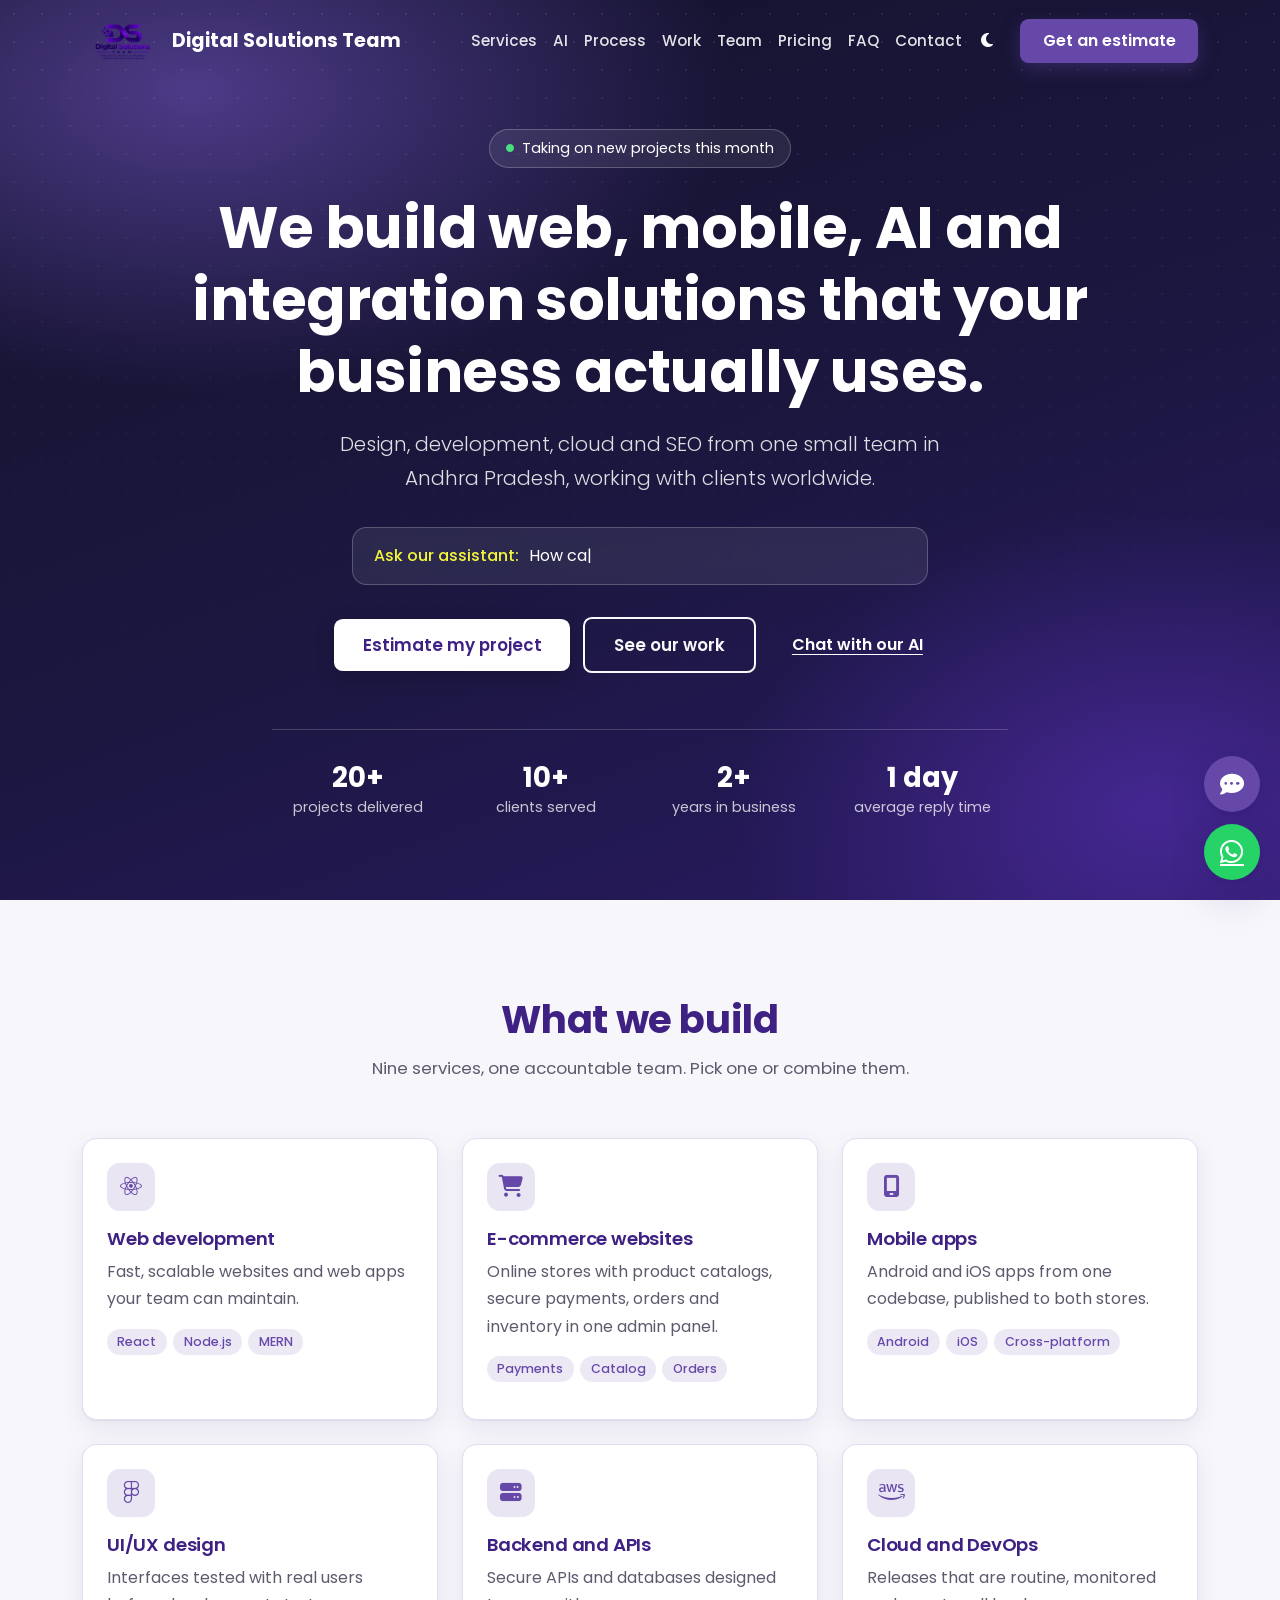
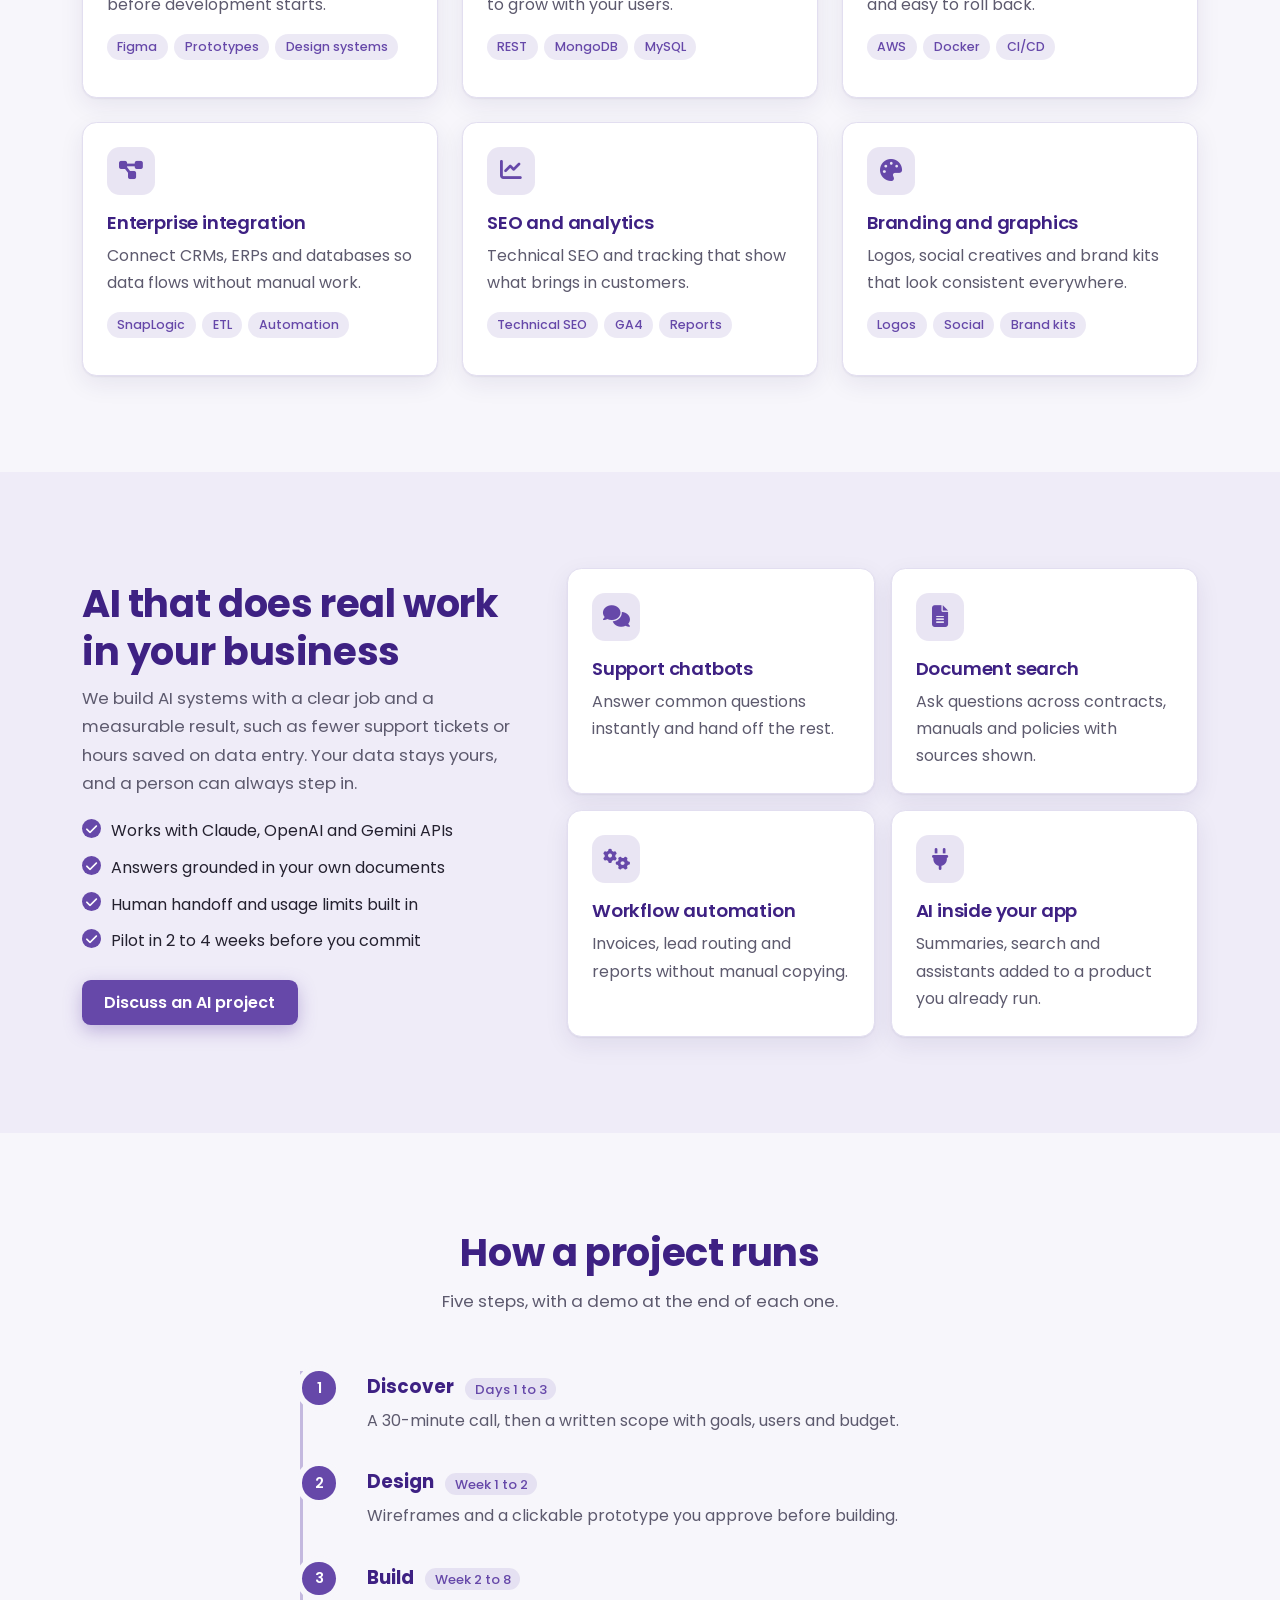
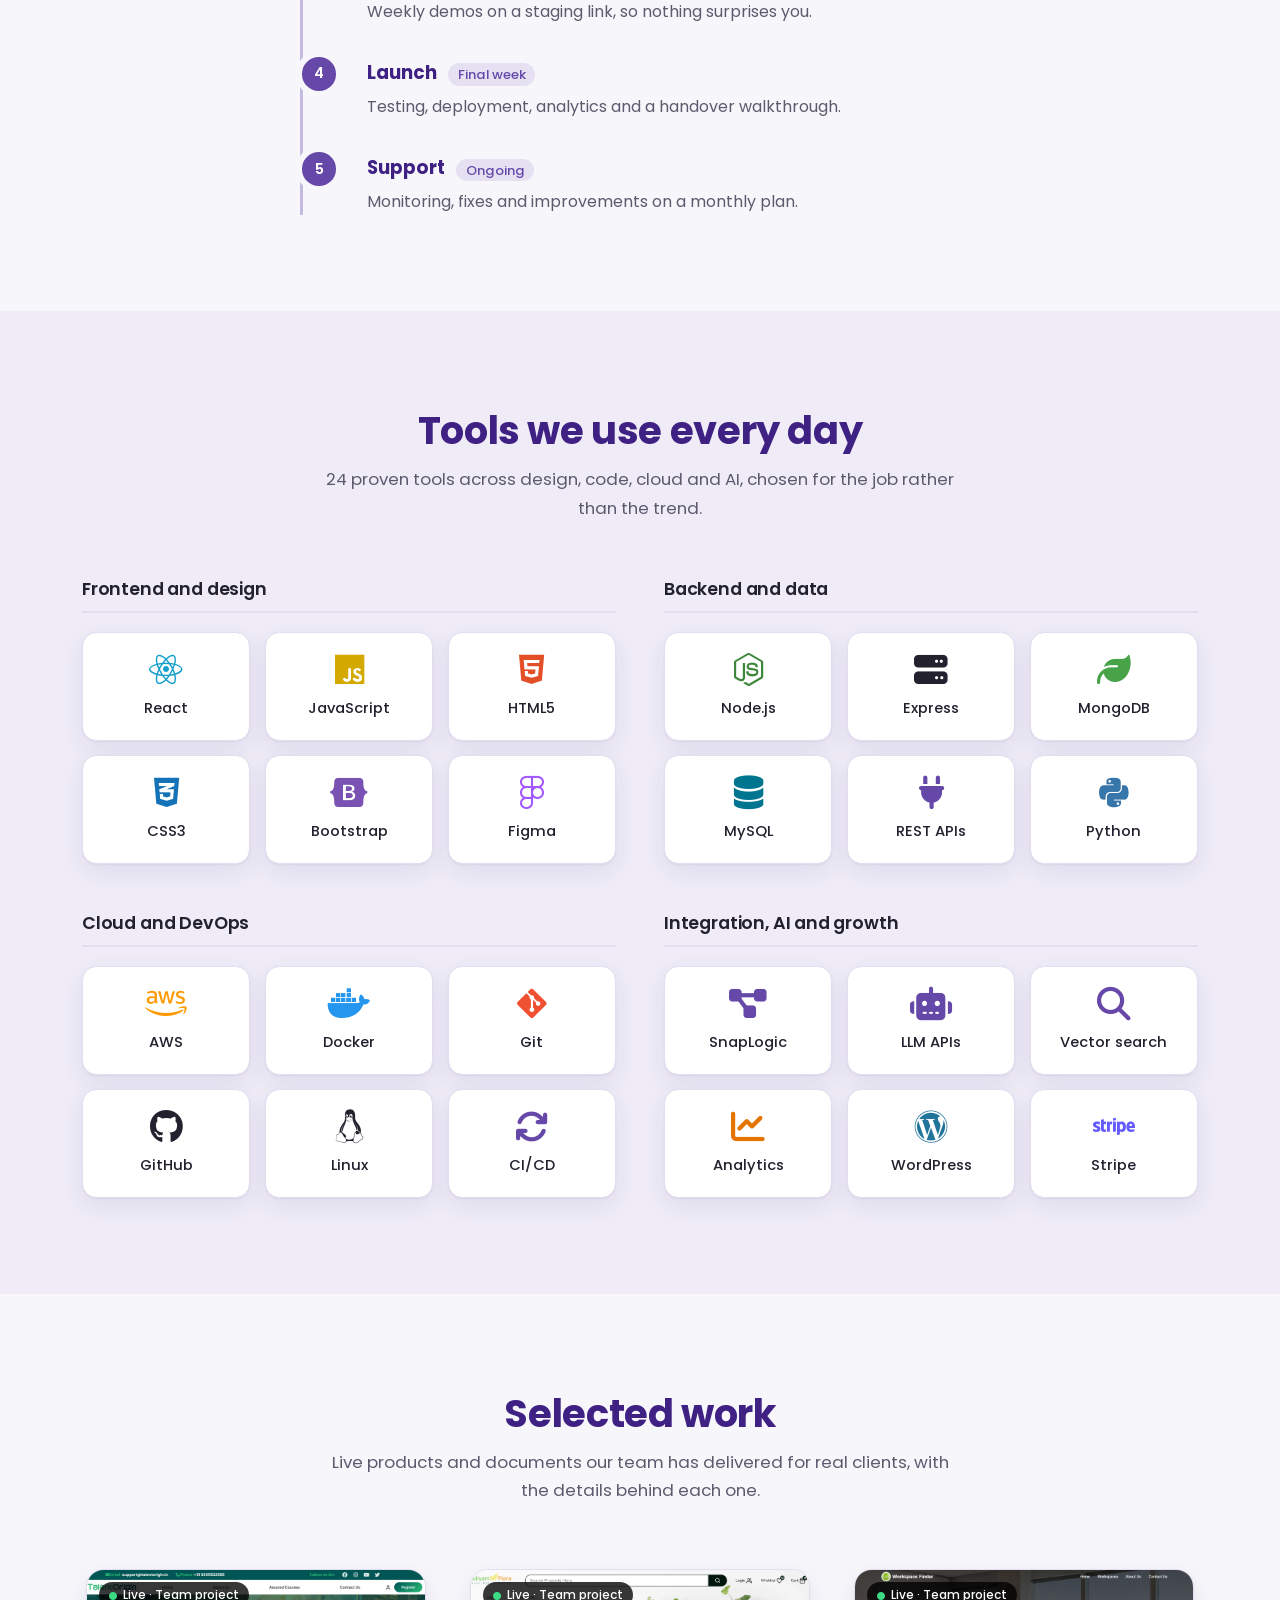
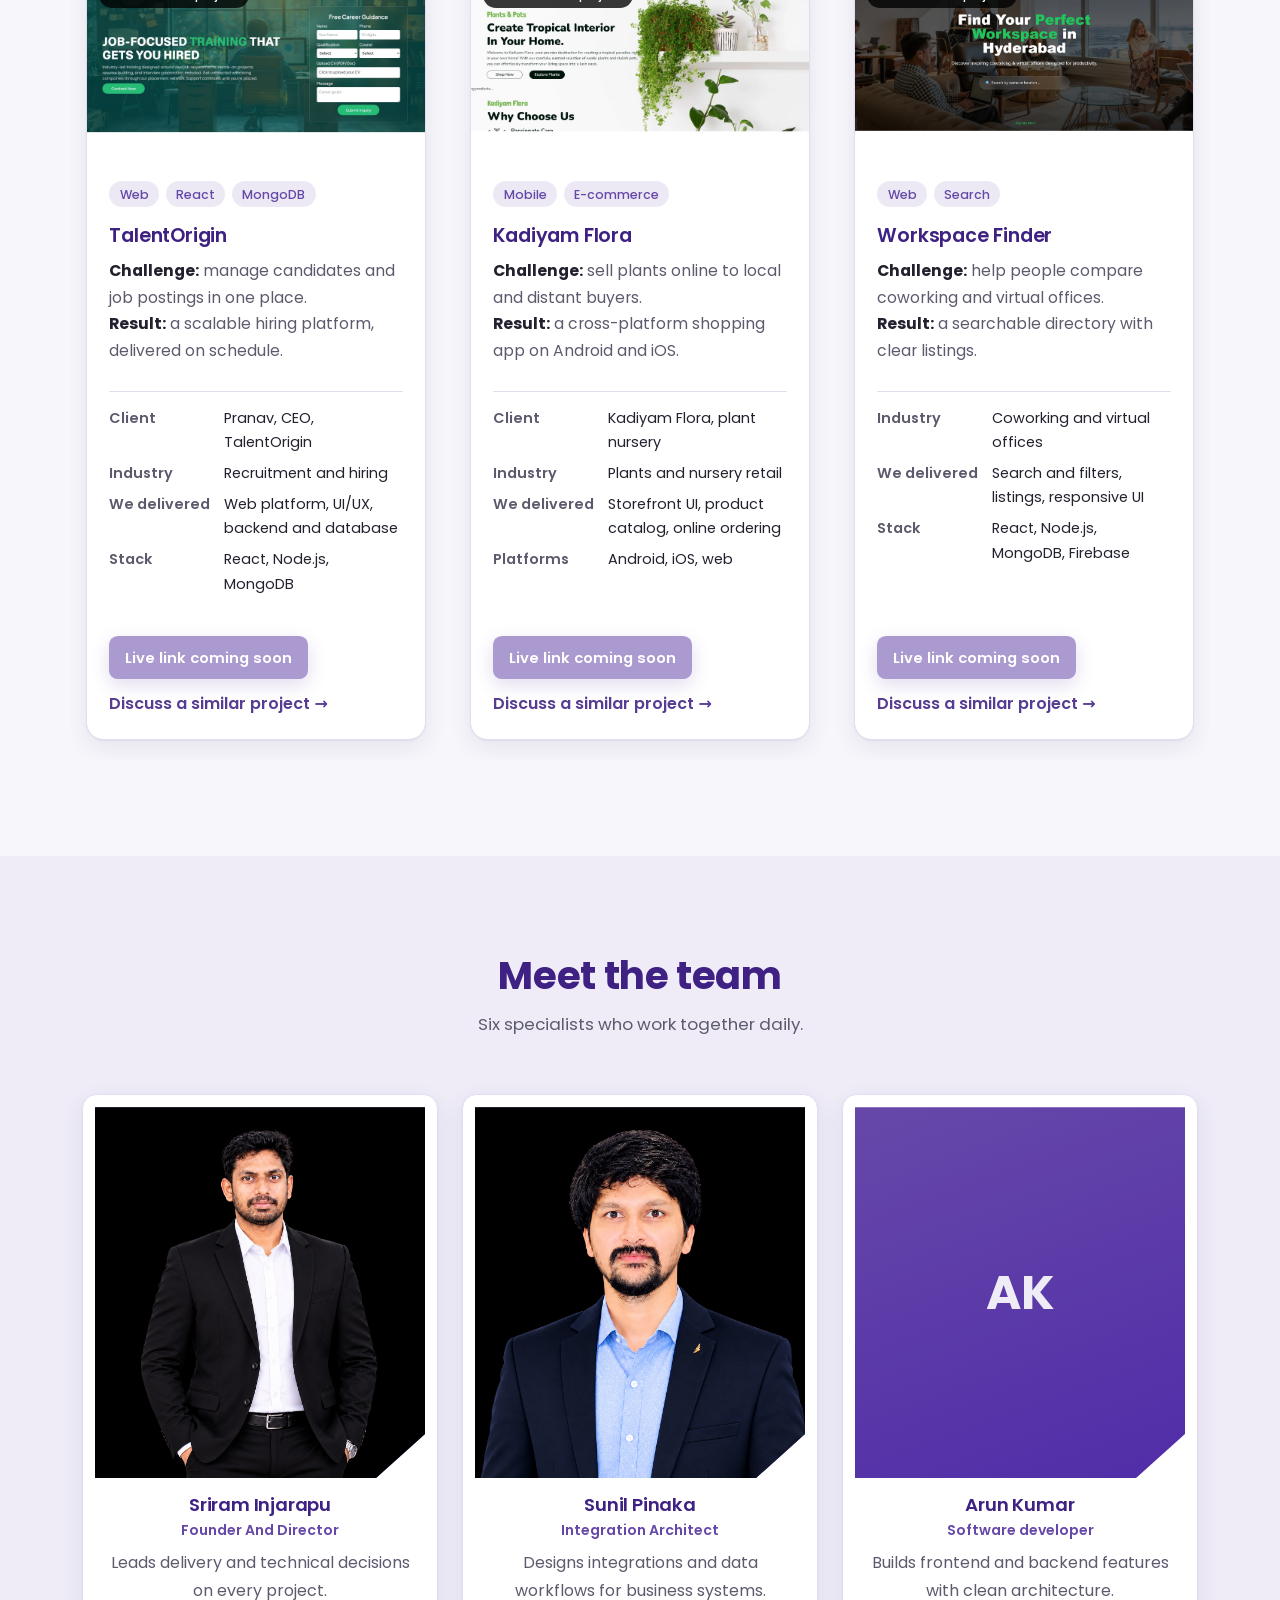
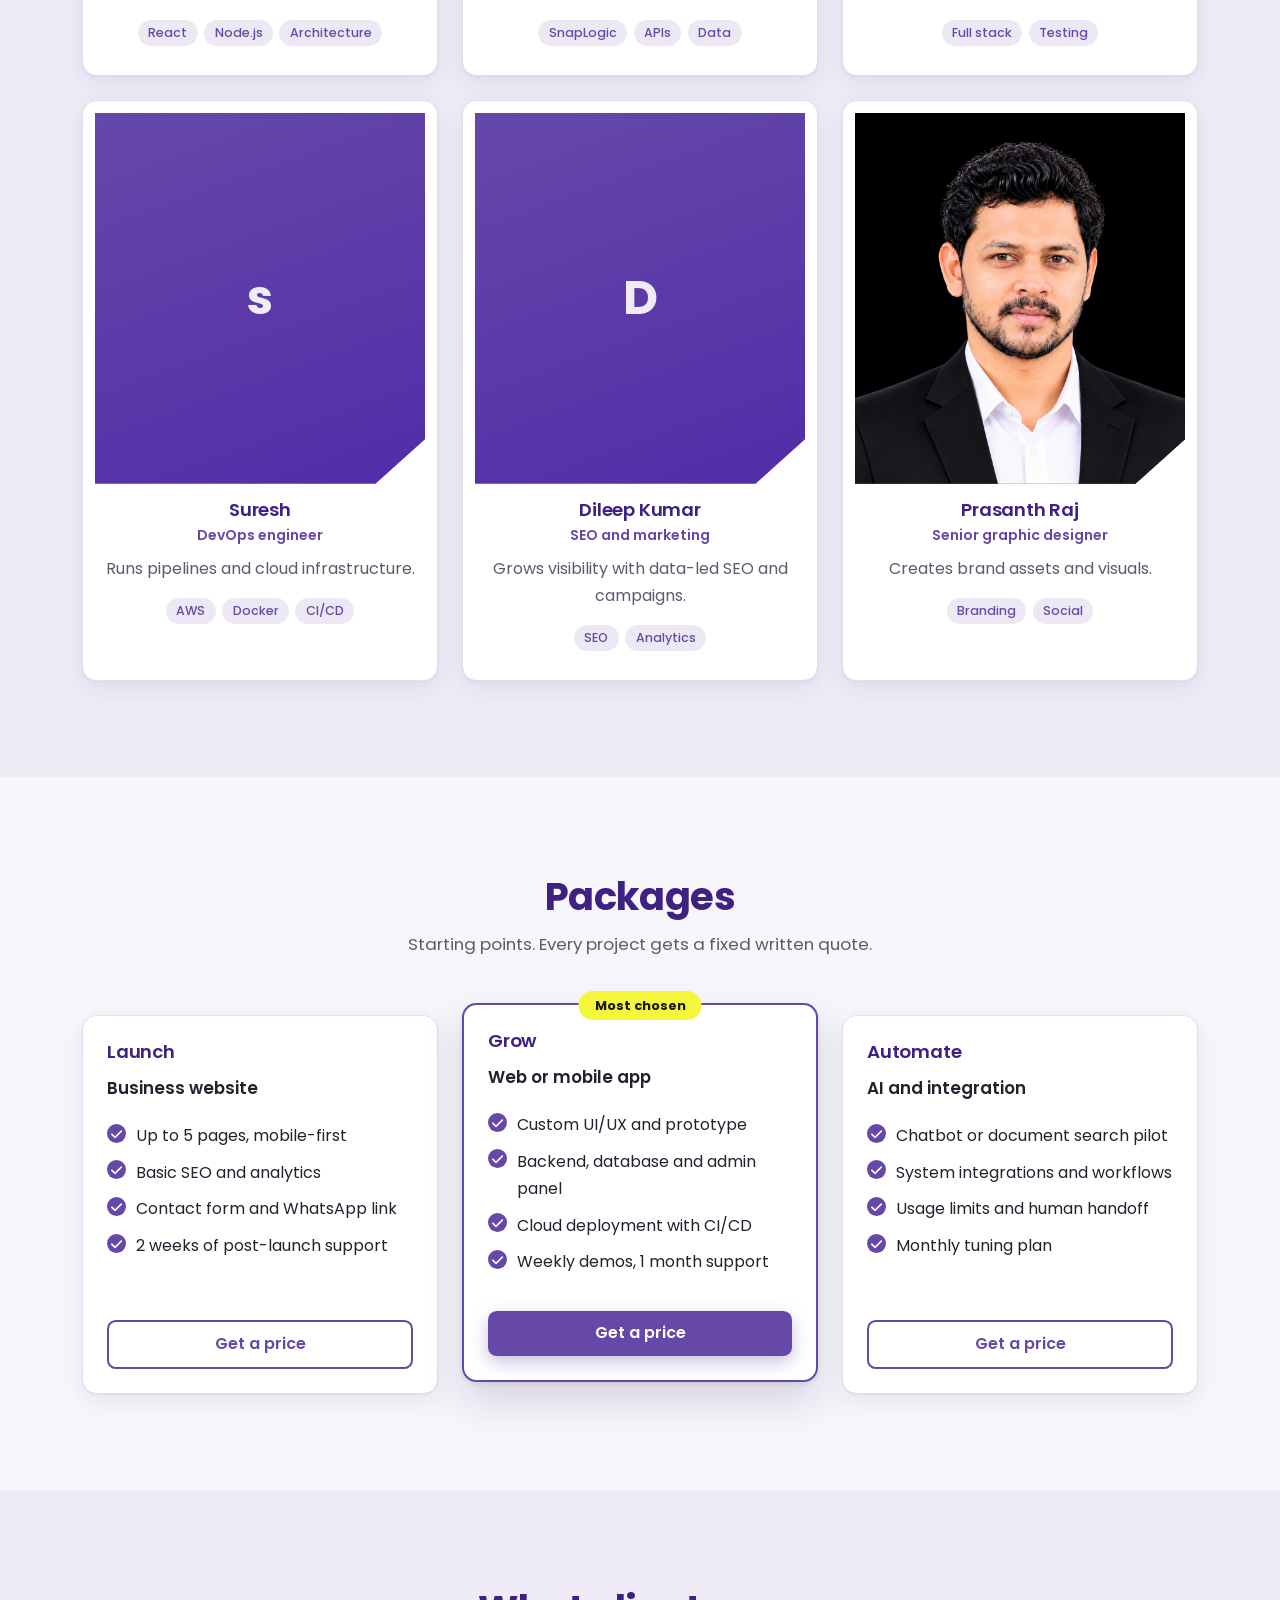
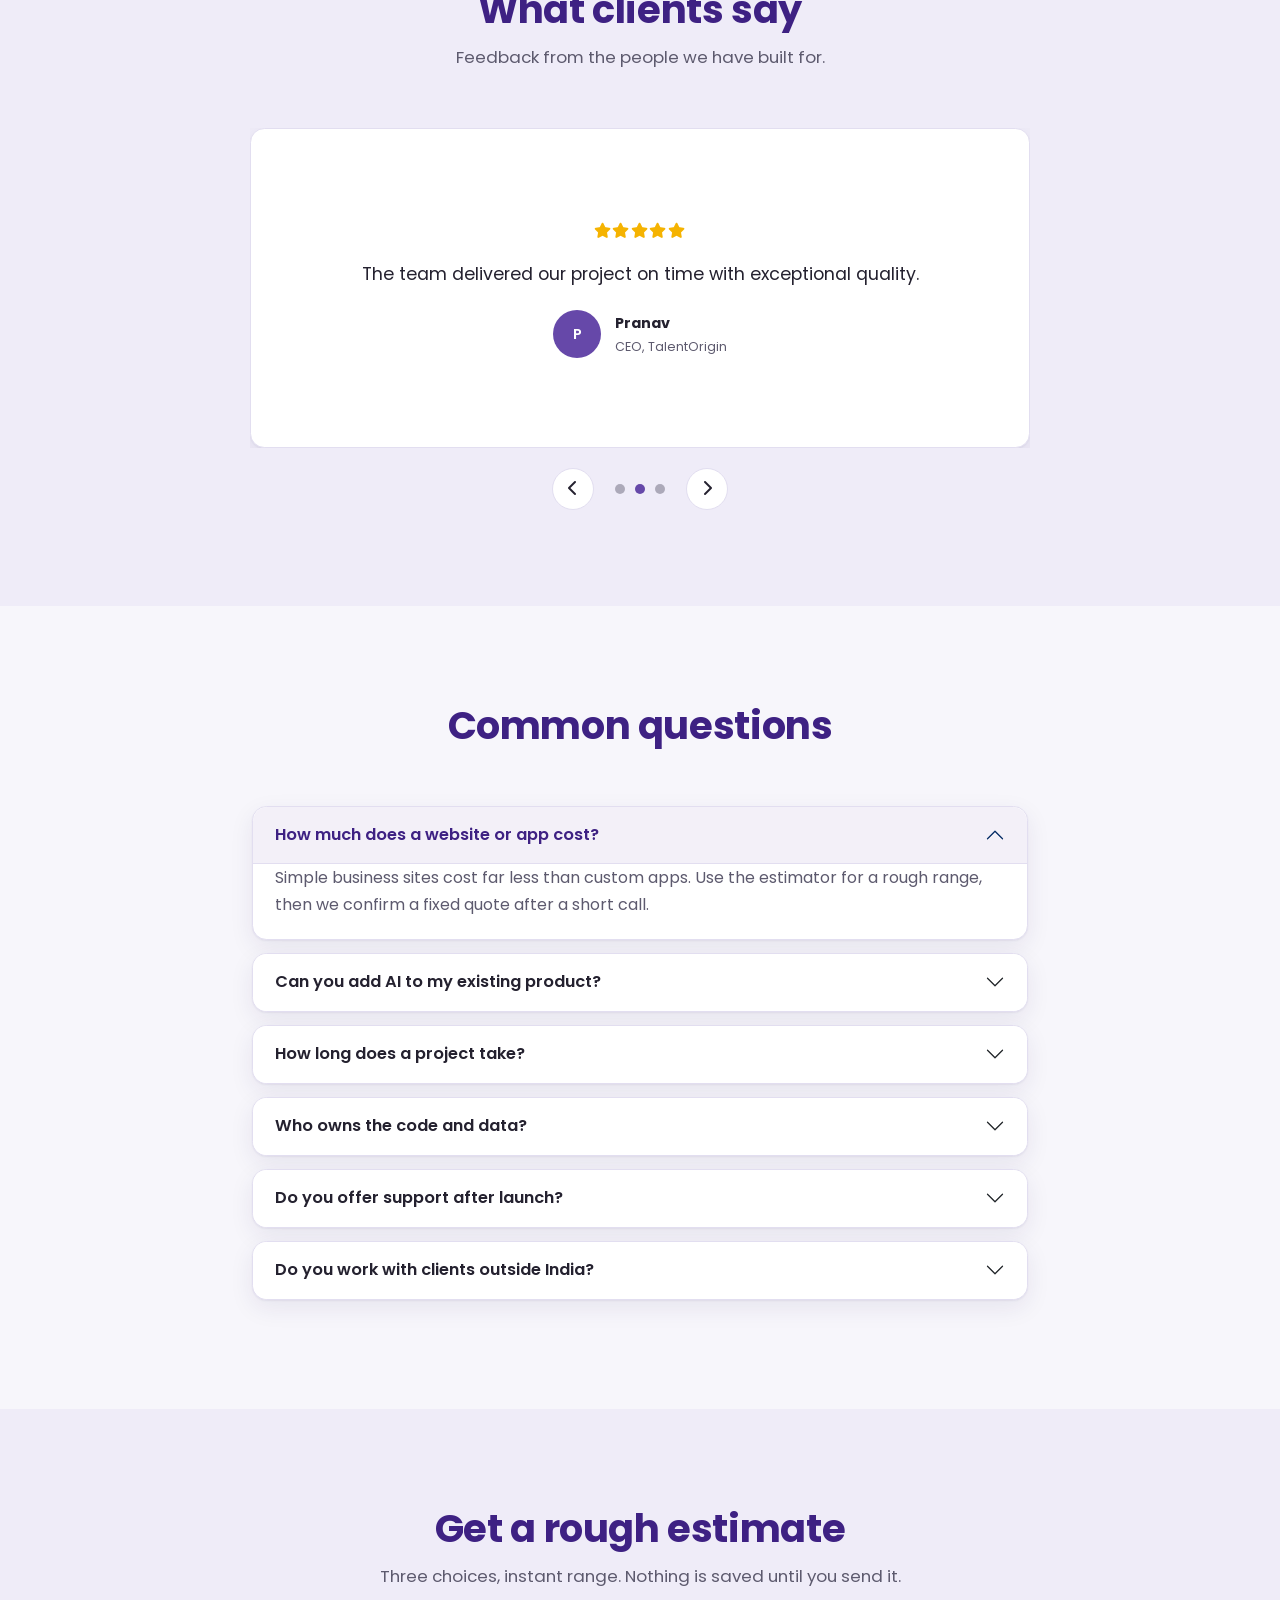
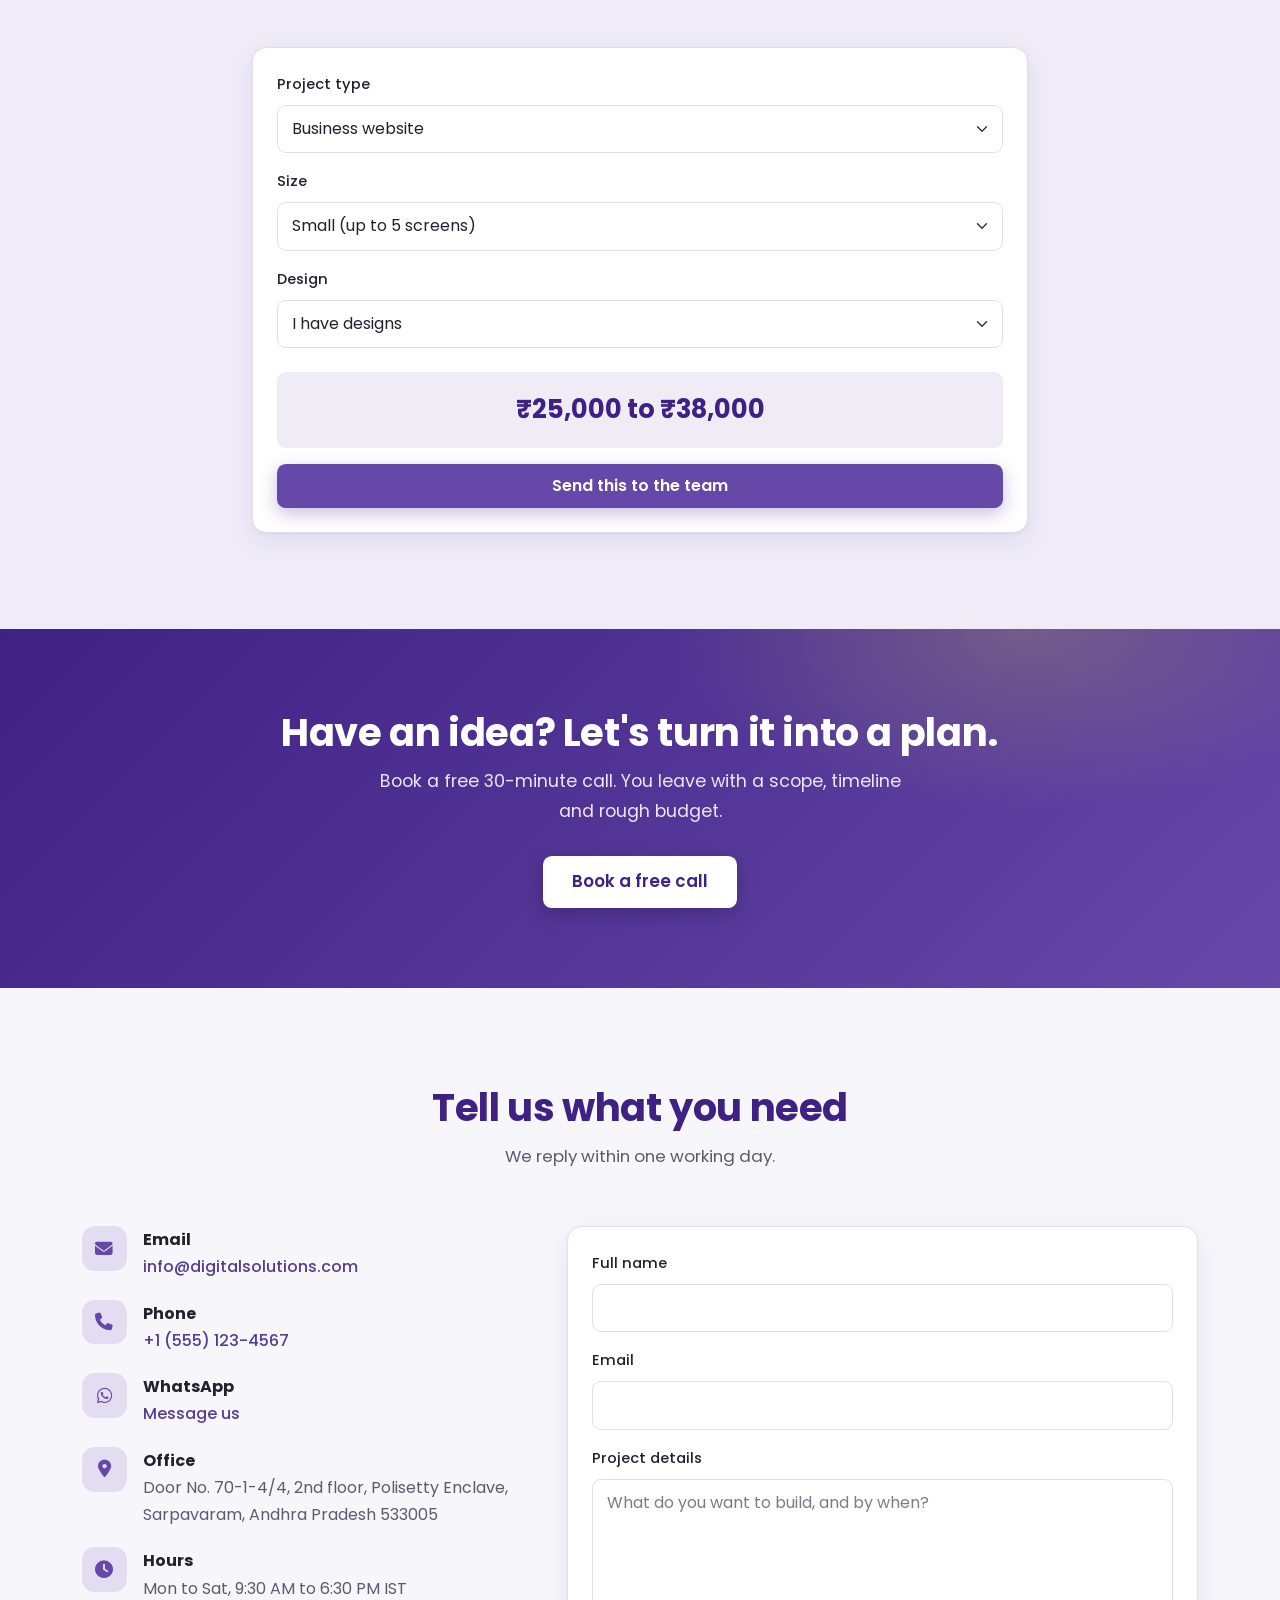
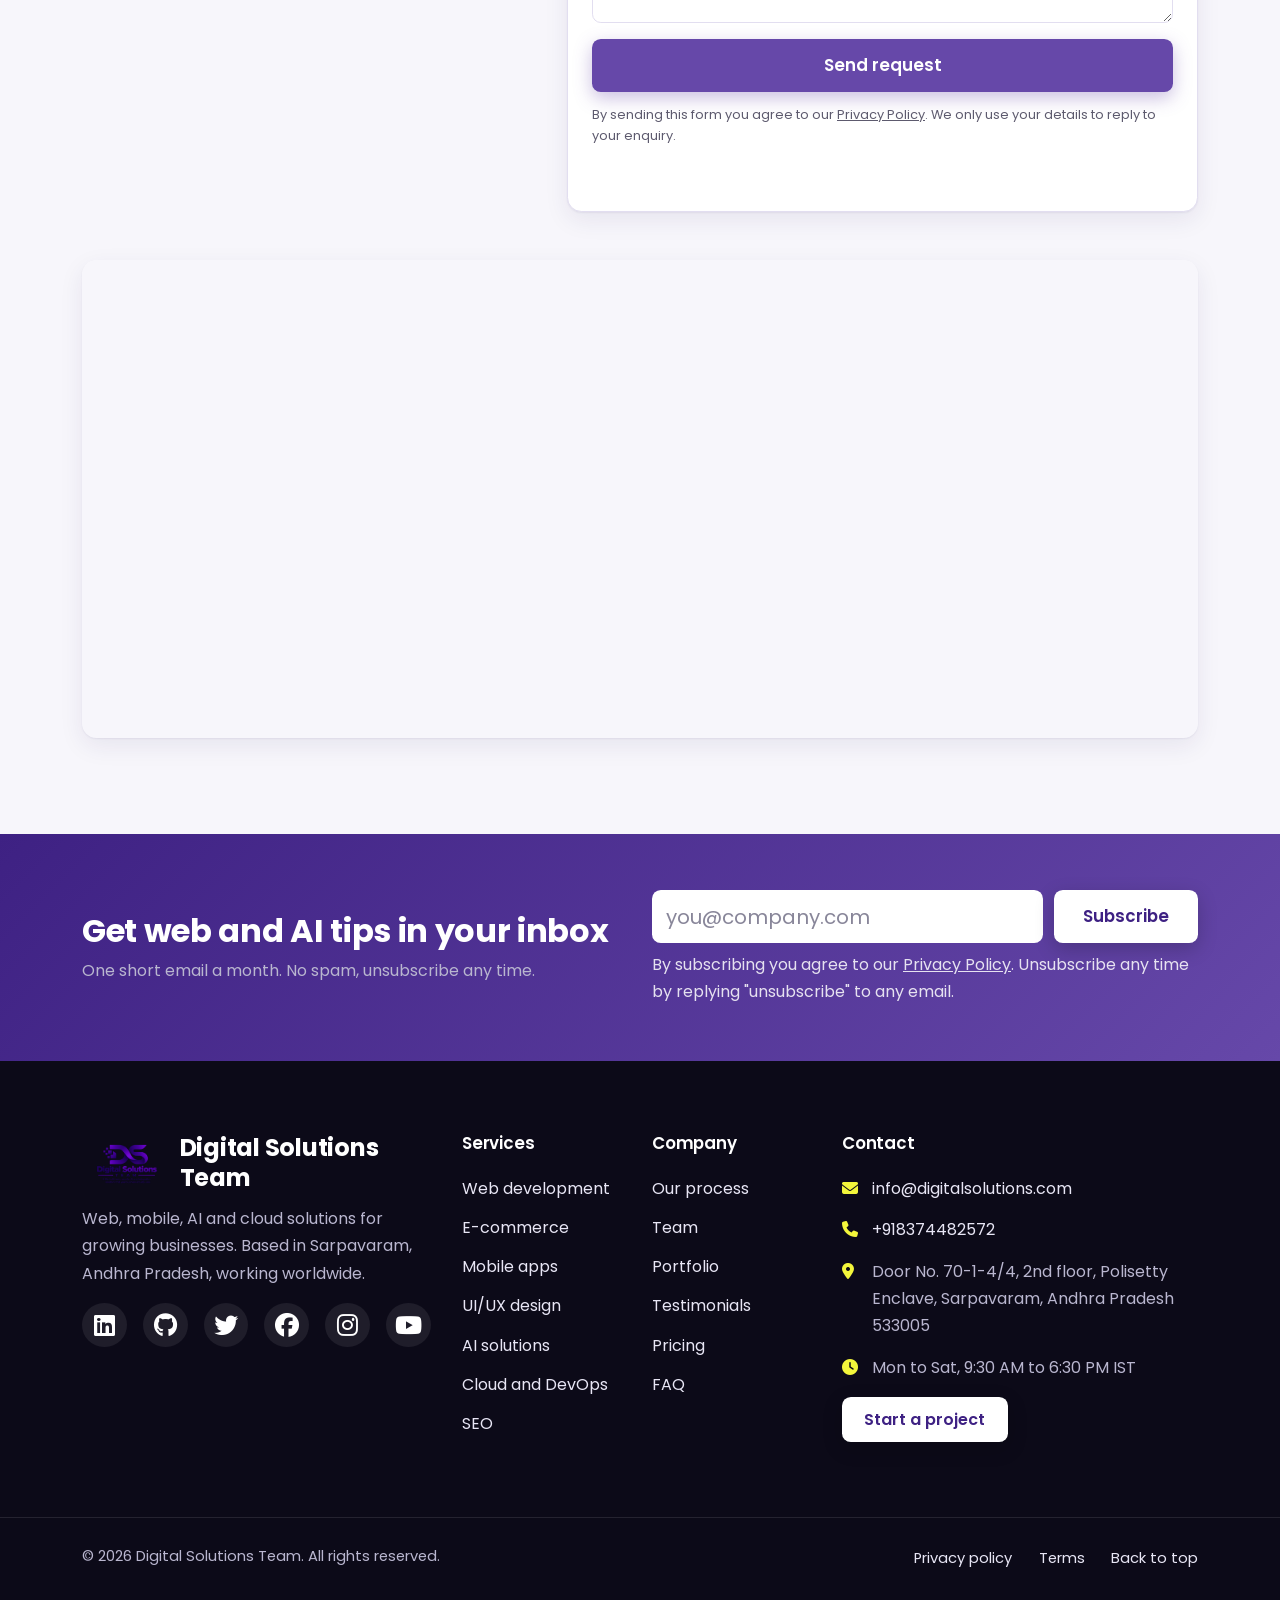
==== index.html @ c8dd3f84 "updated team profiles" ====
<!doctype html>
<html lang="en" id="top">
  <head>
    <meta charset="UTF-8" />
    <meta name="viewport" content="width=device-width, initial-scale=1.0" />
    <title>Digital Solutions Team | Web, Mobile, AI &amp; Integration Solutions for Business</title>
    <meta
      name="description"
      content="Digital solutions team in Andhra Pradesh building web apps, mobile apps, AI chatbots, automation, UI/UX and cloud systems."
    />
    <meta name="robots" content="index, follow" />
    <meta
      property="og:title"
      content="Digital Solutions Team | Web, Mobile, AI &amp; Integration Solutions"
    />
    <meta
      property="og:description"
      content="Web, mobile, AI automation, UI/UX, SEO and cloud for growing businesses."
    />
    <meta
      property="og:image"
      content="https://www.yourdomain.com/assets/images/og-image.jpg"
    />
    <!-- TODO: replace yourdomain.com with your real domain (og:image, og:url, canonical, JSON-LD) -->
    <meta property="og:type" content="website" />
    <meta property="og:site_name" content="Digital Solutions Team" />
    <meta property="og:url" content="https://www.yourdomain.com/" />
    <meta name="twitter:card" content="summary_large_image" />
    <meta
      name="twitter:title"
      content="Digital Solutions Team | Web, Mobile, AI &amp; Integration Solutions"
    />
    <meta
      name="twitter:description"
      content="Web, mobile, AI automation, UI/UX, SEO and cloud for growing businesses."
    />
    <meta name="theme-color" content="#3e2183" />
    <link rel="canonical" href="https://www.yourdomain.com/" />
    <!-- TODO -->

    <!-- LOGO: save your logo as assets/images/logos/Digital%20Solutions%20Team%20Logo.png (square or wide PNG/SVG with transparent background works best) -->
    <link rel="icon" href="assets/images/logos/Digital%20Solutions%20Team%20Logo.png" />
    <link rel="apple-touch-icon" href="assets/images/logos/Digital%20Solutions%20Team%20Logo.png" />

    <link rel="preconnect" href="https://fonts.googleapis.com" />
    <link rel="preconnect" href="https://fonts.gstatic.com" crossorigin />
    <link
      href="https://cdn.jsdelivr.net/npm/bootstrap@5.3.2/dist/css/bootstrap.min.css"
      rel="stylesheet"
    />
    <link
      href="https://fonts.googleapis.com/css2?family=Poppins:wght@400;500;600;700&display=swap"
      rel="stylesheet"
    />
    <link
      href="https://cdnjs.cloudflare.com/ajax/libs/font-awesome/6.4.0/css/all.min.css"
      rel="stylesheet"
    />
    <link rel="stylesheet" href="styles.css" />


    <script type="application/ld+json">
      {
        "@context": "https://schema.org",
        "@type": "ProfessionalService",
        "name": "Digital Solutions Team",
        "url": "https://www.yourdomain.com",
        "email": "info@digitalsolutions.com",
        "address": {
          "@type": "PostalAddress",
          "streetAddress": "Door No. 70-1-4/4, 2nd floor, Polisetty Enclave",
          "addressLocality": "Sarpavaram",
          "addressRegion": "Andhra Pradesh",
          "postalCode": "533005",
          "addressCountry": "IN"
        },
        "makesOffer": [
          "Web development",
          "E-commerce websites",
          "Mobile apps",
          "AI chatbots and automation",
          "UI/UX design",
          "Cloud and DevOps",
          "SEO"
        ]
      }
    </script>
    <script type="application/ld+json">
      {
        "@context": "https://schema.org",
        "@type": "FAQPage",
        "mainEntity": [
          {
            "@type": "Question",
            "name": "How much does a website or app cost?",
            "acceptedAnswer": {
              "@type": "Answer",
              "text": "Simple business sites cost far less than custom apps. Use the estimator for a rough range, then we confirm a fixed quote after a short call."
            }
          },
          {
            "@type": "Question",
            "name": "Can you add AI to my existing product?",
            "acceptedAnswer": {
              "@type": "Answer",
              "text": "Yes. We connect LLM APIs, chatbots and document search to your current app without rebuilding it."
            }
          },
          {
            "@type": "Question",
            "name": "How long does a project take?",
            "acceptedAnswer": {
              "@type": "Answer",
              "text": "Websites take 2 to 4 weeks. Apps and AI systems take 6 to 12 weeks depending on scope."
            }
          },
          {
            "@type": "Question",
            "name": "Who owns the code and data?",
            "acceptedAnswer": {
              "@type": "Answer",
              "text": "You do. After final payment you receive the full source code, accounts and documentation."
            }
          },
          {
            "@type": "Question",
            "name": "Do you offer support after launch?",
            "acceptedAnswer": {
              "@type": "Answer",
              "text": "Every package includes free support after launch. Monthly plans cover monitoring, updates and new features."
            }
          },
          {
            "@type": "Question",
            "name": "Do you work with clients outside India?",
            "acceptedAnswer": {
              "@type": "Answer",
              "text": "Yes. We work remotely with weekly video calls and a shared project board."
            }
          }
        ]
      }
    </script>
  </head>
  <body>
    <a class="skip-link" href="#main">Skip to content</a>
    <header>
      <nav
        class="navbar navbar-expand-lg navbar-dark fixed-top"
        aria-label="Main"
      >
        <div class="container">
          <a class="navbar-brand" href="#top">
            <img
              class="brand-logo"
              src="assets/images/logos/Digital%20Solutions%20Team%20Logo.png"
              alt=""
              width="40"
              height="40"
            />
            <span>Digital Solutions Team</span>
          </a>
          <button
            class="navbar-toggler"
            type="button"
            data-bs-toggle="collapse"
            data-bs-target="#nav"
            aria-controls="nav"
            aria-expanded="false"
            aria-label="Toggle navigation"
          >
            <span class="navbar-toggler-icon"></span>
          </button>
          <div class="collapse navbar-collapse" id="nav">
            <ul class="navbar-nav ms-auto align-items-lg-center">
              <li class="nav-item">
                <a class="nav-link" href="#services">Services</a>
              </li>
              <li class="nav-item"><a class="nav-link" href="#ai">AI</a></li>
              <li class="nav-item">
                <a class="nav-link" href="#process">Process</a>
              </li>
              <li class="nav-item">
                <a class="nav-link" href="#projects">Work</a>
              </li>
              <li class="nav-item">
                <a class="nav-link" href="#team">Team</a>
              </li>
              <li class="nav-item">
                <a class="nav-link" href="#pricing">Pricing</a>
              </li>
              <li class="nav-item"><a class="nav-link" href="#faq">FAQ</a></li>
              <li class="nav-item">
                <a class="nav-link" href="#contact">Contact</a>
              </li>
              <li class="nav-item">
                <button
                  class="theme-toggle"
                  id="themeToggle"
                  type="button"
                  aria-label="Toggle dark mode"
                >
                  <i class="fas fa-moon"></i>
                </button>
              </li>
            </ul>
            <a href="#estimator" class="btn btn-primary ms-lg-3"
              >Get an estimate</a
            >
          </div>
        </div>
      </nav>
    </header>

    <main id="main">
      <!-- HERO -->
      <section class="hero-section">
        <div class="container">
          <p class="hero-badge">
            <i class="fas fa-circle"></i> Taking on new projects this month
          </p>
          <h1>
            We build web, mobile, AI and integration solutions that your
            business actually uses.
          </h1>
          <p class="lead">
            Design, development, cloud and SEO from one small team in Andhra
            Pradesh, working with clients worldwide.
          </p>
          <div class="hero-demo" aria-hidden="true">
            <span class="prompt">Ask our assistant:</span>
            <span id="typed"></span><span class="caret">|</span>
          </div>
          <div class="hero-actions">
            <a href="#estimator" class="btn btn-light btn-lg"
              >Estimate my project</a
            >
            <a href="#projects" class="btn btn-outline-light btn-lg"
              >See our work</a
            >
            <button
              class="btn btn-link text-white"
              type="button"
              data-open-chat
            >
              Chat with our AI
            </button>
          </div>
          <ul class="hero-trust">
            <li><b>20+</b> projects delivered</li>
            <li><b>10+</b> clients served</li>
            <li><b>2+</b> years in business</li>
            <li><b>1 day</b> average reply time</li>
          </ul>
        </div>
      </section>

      <!-- SERVICES -->
      <section id="services">
        <div class="container">
          <div class="section-head">
            <h2>What we build</h2>
            <p>
              Nine services, one accountable team. Pick one or combine them.
            </p>
          </div>
          <div class="row g-4">
            <div class="col-md-6 col-lg-4">
              <article class="card service-card h-100 p-4">
                <i class="fab fa-react"></i>
                <h3>Web development</h3>
                <p>
                  Fast, scalable websites and web apps your team can maintain.
                </p>
                <ul class="tags">
                  <li>React</li>
                  <li>Node.js</li>
                  <li>MERN</li>
                </ul>
              </article>
            </div>
            <div class="col-md-6 col-lg-4">
              <article class="card service-card h-100 p-4">
                <i class="fas fa-cart-shopping"></i>
                <h3>E-commerce websites</h3>
                <p>
                  Online stores with product catalogs, secure payments, orders
                  and inventory in one admin panel.
                </p>
                <ul class="tags">
                  <li>Payments</li>
                  <li>Catalog</li>
                  <li>Orders</li>
                </ul>
              </article>
            </div>
            <div class="col-md-6 col-lg-4">
              <article class="card service-card h-100 p-4">
                <i class="fas fa-mobile-screen"></i>
                <h3>Mobile apps</h3>
                <p>
                  Android and iOS apps from one codebase, published to both
                  stores.
                </p>
                <ul class="tags">
                  <li>Android</li>
                  <li>iOS</li>
                  <li>Cross-platform</li>
                </ul>
              </article>
            </div>
            <div class="col-md-6 col-lg-4">
              <article class="card service-card h-100 p-4">
                <i class="fab fa-figma"></i>
                <h3>UI/UX design</h3>
                <p>
                  Interfaces tested with real users before development starts.
                </p>
                <ul class="tags">
                  <li>Figma</li>
                  <li>Prototypes</li>
                  <li>Design systems</li>
                </ul>
              </article>
            </div>
            <div class="col-md-6 col-lg-4">
              <article class="card service-card h-100 p-4">
                <i class="fas fa-server"></i>
                <h3>Backend and APIs</h3>
                <p>
                  Secure APIs and databases designed to grow with your users.
                </p>
                <ul class="tags">
                  <li>REST</li>
                  <li>MongoDB</li>
                  <li>MySQL</li>
                </ul>
              </article>
            </div>
            <div class="col-md-6 col-lg-4">
              <article class="card service-card h-100 p-4">
                <i class="fab fa-aws"></i>
                <h3>Cloud and DevOps</h3>
                <p>
                  Releases that are routine, monitored and easy to roll back.
                </p>
                <ul class="tags">
                  <li>AWS</li>
                  <li>Docker</li>
                  <li>CI/CD</li>
                </ul>
              </article>
            </div>
            <div class="col-md-6 col-lg-4">
              <article class="card service-card h-100 p-4">
                <i class="fas fa-diagram-project"></i>
                <h3>Enterprise integration</h3>
                <p>
                  Connect CRMs, ERPs and databases so data flows without manual
                  work.
                </p>
                <ul class="tags">
                  <li>SnapLogic</li>
                  <li>ETL</li>
                  <li>Automation</li>
                </ul>
              </article>
            </div>
            <div class="col-md-6 col-lg-4">
              <article class="card service-card h-100 p-4">
                <i class="fas fa-chart-line"></i>
                <h3>SEO and analytics</h3>
                <p>
                  Technical SEO and tracking that show what brings in customers.
                </p>
                <ul class="tags">
                  <li>Technical SEO</li>
                  <li>GA4</li>
                  <li>Reports</li>
                </ul>
              </article>
            </div>
            <div class="col-md-6 col-lg-4">
              <article class="card service-card h-100 p-4">
                <i class="fas fa-palette"></i>
                <h3>Branding and graphics</h3>
                <p>
                  Logos, social creatives and brand kits that look consistent
                  everywhere.
                </p>
                <ul class="tags">
                  <li>Logos</li>
                  <li>Social</li>
                  <li>Brand kits</li>
                </ul>
              </article>
            </div>
          </div>
        </div>
      </section>

      <!-- AI -->
      <section id="ai" class="alt">
        <div class="container">
          <div class="row g-5 align-items-center">
            <div class="col-lg-5">
              <h2>AI that does real work in your business</h2>
              <p class="text-muted-2">
                We build AI systems with a clear job and a measurable result,
                such as fewer support tickets or hours saved on data entry. Your
                data stays yours, and a person can always step in.
              </p>
              <ul class="check-list">
                <li>Works with Claude, OpenAI and Gemini APIs</li>
                <li>Answers grounded in your own documents</li>
                <li>Human handoff and usage limits built in</li>
                <li>Pilot in 2 to 4 weeks before you commit</li>
              </ul>
              <a href="#contact" class="btn btn-primary"
                >Discuss an AI project</a
              >
            </div>
            <div class="col-lg-7">
              <div class="row g-3">
                <div class="col-sm-6">
                  <article class="card h-100 p-4">
                    <i class="fas fa-comments"></i>
                    <h3>Support chatbots</h3>
                    <p>
                      Answer common questions instantly and hand off the rest.
                    </p>
                  </article>
                </div>
                <div class="col-sm-6">
                  <article class="card h-100 p-4">
                    <i class="fas fa-file-lines"></i>
                    <h3>Document search</h3>
                    <p>
                      Ask questions across contracts, manuals and policies with
                      sources shown.
                    </p>
                  </article>
                </div>
                <div class="col-sm-6">
                  <article class="card h-100 p-4">
                    <i class="fas fa-gears"></i>
                    <h3>Workflow automation</h3>
                    <p>
                      Invoices, lead routing and reports without manual copying.
                    </p>
                  </article>
                </div>
                <div class="col-sm-6">
                  <article class="card h-100 p-4">
                    <i class="fas fa-plug"></i>
                    <h3>AI inside your app</h3>
                    <p>
                      Summaries, search and assistants added to a product you
                      already run.
                    </p>
                  </article>
                </div>
              </div>
            </div>
          </div>
        </div>
      </section>

      <!-- PROCESS -->
      <section id="process">
        <div class="container">
          <div class="section-head">
            <h2>How a project runs</h2>
            <p>Five steps, with a demo at the end of each one.</p>
          </div>
          <ol class="timeline">
            <li>
              <strong>Discover</strong><em>Days 1 to 3</em
              ><span
                >A 30-minute call, then a written scope with goals, users and
                budget.</span
              >
            </li>
            <li>
              <strong>Design</strong><em>Week 1 to 2</em
              ><span
                >Wireframes and a clickable prototype you approve before
                building.</span
              >
            </li>
            <li>
              <strong>Build</strong><em>Week 2 to 8</em
              ><span
                >Weekly demos on a staging link, so nothing surprises you.</span
              >
            </li>
            <li>
              <strong>Launch</strong><em>Final week</em
              ><span
                >Testing, deployment, analytics and a handover
                walkthrough.</span
              >
            </li>
            <li>
              <strong>Support</strong><em>Ongoing</em
              ><span
                >Monitoring, fixes and improvements on a monthly plan.</span
              >
            </li>
          </ol>
        </div>
      </section>

      <!-- TECH -->
      <section id="skills" class="alt">
        <div class="container">
          <div class="section-head">
            <h2>Tools we use every day</h2>
            <p>
              24 proven tools across design, code, cloud and AI, chosen for the
              job rather than the trend.
            </p>
          </div>
          <div class="row g-5">
            <div class="col-md-6">
              <h3 class="tool-title">Frontend and design</h3>
              <ul class="tools">
                <li class="tool t-react">
                  <i class="fab fa-react" aria-hidden="true"></i
                  ><span>React</span>
                </li>
                <li class="tool t-js">
                  <i class="fab fa-js" aria-hidden="true"></i
                  ><span>JavaScript</span>
                </li>
                <li class="tool t-html">
                  <i class="fab fa-html5" aria-hidden="true"></i
                  ><span>HTML5</span>
                </li>
                <li class="tool t-css">
                  <i class="fab fa-css3-alt" aria-hidden="true"></i
                  ><span>CSS3</span>
                </li>
                <li class="tool t-bootstrap">
                  <i class="fab fa-bootstrap" aria-hidden="true"></i
                  ><span>Bootstrap</span>
                </li>
                <li class="tool t-figma">
                  <i class="fab fa-figma" aria-hidden="true"></i
                  ><span>Figma</span>
                </li>
              </ul>
            </div>
            <div class="col-md-6">
              <h3 class="tool-title">Backend and data</h3>
              <ul class="tools">
                <li class="tool t-node">
                  <i class="fab fa-node-js" aria-hidden="true"></i
                  ><span>Node.js</span>
                </li>
                <li class="tool">
                  <i class="fas fa-server" aria-hidden="true"></i
                  ><span>Express</span>
                </li>
                <li class="tool t-mongo">
                  <i class="fas fa-leaf" aria-hidden="true"></i
                  ><span>MongoDB</span>
                </li>
                <li class="tool t-mysql">
                  <i class="fas fa-database" aria-hidden="true"></i
                  ><span>MySQL</span>
                </li>
                <li class="tool t-brand">
                  <i class="fas fa-plug" aria-hidden="true"></i
                  ><span>REST APIs</span>
                </li>
                <li class="tool t-python">
                  <i class="fab fa-python" aria-hidden="true"></i
                  ><span>Python</span>
                </li>
              </ul>
            </div>
            <div class="col-md-6">
              <h3 class="tool-title">Cloud and DevOps</h3>
              <ul class="tools">
                <li class="tool t-aws">
                  <i class="fab fa-aws" aria-hidden="true"></i><span>AWS</span>
                </li>
                <li class="tool t-docker">
                  <i class="fab fa-docker" aria-hidden="true"></i
                  ><span>Docker</span>
                </li>
                <li class="tool t-git">
                  <i class="fab fa-git-alt" aria-hidden="true"></i
                  ><span>Git</span>
                </li>
                <li class="tool">
                  <i class="fab fa-github" aria-hidden="true"></i
                  ><span>GitHub</span>
                </li>
                <li class="tool">
                  <i class="fab fa-linux" aria-hidden="true"></i
                  ><span>Linux</span>
                </li>
                <li class="tool t-brand">
                  <i class="fas fa-arrows-rotate" aria-hidden="true"></i
                  ><span>CI/CD</span>
                </li>
              </ul>
            </div>
            <div class="col-md-6">
              <h3 class="tool-title">Integration, AI and growth</h3>
              <ul class="tools">
                <li class="tool t-brand">
                  <i class="fas fa-diagram-project" aria-hidden="true"></i
                  ><span>SnapLogic</span>
                </li>
                <li class="tool t-brand">
                  <i class="fas fa-robot" aria-hidden="true"></i
                  ><span>LLM APIs</span>
                </li>
                <li class="tool t-brand">
                  <i class="fas fa-magnifying-glass" aria-hidden="true"></i
                  ><span>Vector search</span>
                </li>
                <li class="tool t-analytics">
                  <i class="fas fa-chart-line" aria-hidden="true"></i
                  ><span>Analytics</span>
                </li>
                <li class="tool t-wordpress">
                  <i class="fab fa-wordpress" aria-hidden="true"></i
                  ><span>WordPress</span>
                </li>
                <li class="tool t-stripe">
                  <i class="fab fa-stripe" aria-hidden="true"></i
                  ><span>Stripe</span>
                </li>
              </ul>
            </div>
          </div>
        </div>
      </section>

      <!-- WORK -->
      <section id="projects">
        <div class="container">
          <div class="section-head">
            <h2>Selected work</h2>
            <p>
              Live products and documents our team has delivered for real
              clients, with the details behind each one.
            </p>
          </div>
          <div class="row g-4">
            <!-- Project 1 -->
            <div class="col-md-6">
              <article class="project-card work-card h-100">
                <div class="work-media">
                  <img
                    src="assets/images/talent origin.jpg"
                    alt="TalentOrigin recruitment platform homepage"
                    loading="lazy"
                  />
                  <span class="work-badge"
                    ><i class="fas fa-circle" aria-hidden="true"></i>Live ·
                    Team project</span
                  >
                </div>
                <div class="project-info">
                  <ul class="tags">
                    <li>Web</li>
                    <li>React</li>
                    <li>MongoDB</li>
                  </ul>
                  <h3>TalentOrigin</h3>
                  <p>
                    <b>Challenge:</b> manage candidates and job postings in one
                    place.<br /><b>Result:</b> a scalable hiring platform,
                    delivered on schedule.
                  </p>
                  <dl class="work-meta">
                    <div>
                      <dt>Client</dt>
                      <dd>Pranav, CEO, TalentOrigin</dd>
                    </div>
                    <div>
                      <dt>Industry</dt>
                      <dd>Recruitment and hiring</dd>
                    </div>
                    <div>
                      <dt>We delivered</dt>
                      <dd>Web platform, UI/UX, backend and database</dd>
                    </div>
                    <div>
                      <dt>Stack</dt>
                      <dd>React, Node.js, MongoDB</dd>
                    </div>
                  </dl>
                  <div class="work-actions">
                    <!-- TODO: replace # with the live TalentOrigin URL -->
                    <a
                      class="btn btn-sm btn-primary"
                      href="#"
                      target="_blank"
                      rel="noopener noreferrer"
                      >View live site</a
                    >
                    <a href="#contact">Discuss a similar project</a>
                  </div>
                </div>
              </article>
            </div>

            <!-- Project 2 -->
            <div class="col-md-6">
              <article class="project-card work-card h-100">
                <div class="work-media">
                  <img
                    src="assets/images/kadiyam flora.jpg"
                    alt="Kadiyam Flora plant shopping app screens"
                    loading="lazy"
                  />
                  <span class="work-badge"
                    ><i class="fas fa-circle" aria-hidden="true"></i>Live ·
                    Team project</span
                  >
                </div>
                <div class="project-info">
                  <ul class="tags">
                    <li>Mobile</li>
                    <li>E-commerce</li>
                  </ul>
                  <h3>Kadiyam Flora</h3>
                  <p>
                    <b>Challenge:</b> sell plants online to local and distant
                    buyers.<br /><b>Result:</b> a cross-platform shopping app on
                    Android and iOS.
                  </p>
                  <dl class="work-meta">
                    <div>
                      <dt>Client</dt>
                      <dd>Kadiyam Flora, plant nursery</dd>
                    </div>
                    <div>
                      <dt>Industry</dt>
                      <dd>Plants and nursery retail</dd>
                    </div>
                    <div>
                      <dt>We delivered</dt>
                      <dd>Storefront UI, product catalog, online ordering</dd>
                    </div>
                    <div>
                      <dt>Platforms</dt>
                      <dd>Android, iOS, web</dd>
                    </div>
                  </dl>
                  <div class="work-actions">
                    <!-- TODO: replace # with the live Kadiyam Flora URL -->
                    <a
                      class="btn btn-sm btn-primary"
                      href="#"
                      target="_blank"
                      rel="noopener noreferrer"
                      >View live site</a
                    >
                    <a href="#contact">Discuss a similar project</a>
                  </div>
                </div>
              </article>
            </div>

            <!-- Project 3 -->
            <div class="col-md-6">
              <article class="project-card work-card h-100">
                <div class="work-media">
                  <img
                    src="assets/images/workspace finder.png"
                    alt="Workspace Finder coworking search page"
                    loading="lazy"
                  />
                  <span class="work-badge"
                    ><i class="fas fa-circle" aria-hidden="true"></i>Live ·
                    Team project</span
                  >
                </div>
                <div class="project-info">
                  <ul class="tags">
                    <li>Web</li>
                    <li>Search</li>
                  </ul>
                  <h3>Workspace Finder</h3>
                  <p>
                    <b>Challenge:</b> help people compare coworking and virtual
                    offices.<br /><b>Result:</b> a searchable directory with
                    clear listings.
                  </p>
                  <dl class="work-meta">
                    <!-- TODO: add a Client row here if you can name the client -->
                    <div>
                      <dt>Industry</dt>
                      <dd>Coworking and virtual offices</dd>
                    </div>
                    <div>
                      <dt>We delivered</dt>
                      <dd>Search and filters, listings, responsive UI</dd>
                    </div>
                    <div>
                      <dt>Stack</dt>
                      <dd>React, Node.js, MongoDB, Firebase</dd>
                    </div>
                  </dl>
                  <div class="work-actions">
                    <!-- TODO: replace # with the live Workspace Finder URL -->
                    <a
                      class="btn btn-sm btn-primary"
                      href="#"
                      target="_blank"
                      rel="noopener noreferrer"
                      >View live site</a
                    >
                    <a href="#contact">Discuss a similar project</a>
                  </div>
                </div>
              </article>
            </div>

            <!-- Project 4 -->
            <div class="col-md-6">
              <article class="project-card work-card h-100">
                <div class="work-media">
                  <div class="work-placeholder" aria-hidden="true">
                    <i class="fas fa-car-side"></i>
                  </div>
                  <span class="work-badge"
                    ><i class="fas fa-circle" aria-hidden="true"></i>Delivered
                    · Team project</span
                  >
                </div>
                <div class="project-info">
                  <ul class="tags">
                    <li>Pitch deck</li>
                    <li>DPR</li>
                    <li>Design</li>
                  </ul>
                  <h3>Shape-Shifting Electric Jeep (MZ)</h3>
                  <p>
                    <b>Challenge:</b> present an expandable-mobility invention
                    to investors and partners.<br /><b>Result:</b> an
                    investor-ready pitch deck and detailed project reports
                    (DPRs).
                  </p>
                  <dl class="work-meta">
                    <div>
                      <dt>Client</dt>
                      <dd>Rayavarapu Sudheer Anvesh Kumar</dd>
                    </div>
                    <div>
                      <dt>Industry</dt>
                      <dd>Expandable mobility systems</dd>
                    </div>
                    <div>
                      <dt>We delivered</dt>
                      <dd>Pitch deck and detailed project reports (DPRs)</dd>
                    </div>
                  </dl>
                  <div class="work-actions">
                    <a class="btn btn-sm btn-primary" href="#testimonials"
                      >Read the client review</a
                    >
                    <a href="#contact">Discuss a similar project</a>
                  </div>
                </div>
              </article>
            </div>
          </div>
        </div>
      </section>

      <!-- TEAM -->
      <section id="team" class="alt">
        <div class="container">
          <div class="section-head">
            <h2>Meet the team</h2>
            <p>Six specialists who work together daily.</p>
          </div>
          <div class="row g-4">
            <div class="col-md-6 col-lg-4">
              <article class="card team-card h-100 text-center">
                <div class="avatar">
                  <span aria-hidden="true">SI</span
                  ><img
                    src="assets/images/team/Founder & Director.png"
                    alt="Photo of Founder and Director"
                    width="400"
                    height="400"
                    loading="lazy"
                  />
                </div>
                <div class="team-body">
                  <h3>Sriram Injarapu</h3>
                  <p class="role">Founder And Director</p>
                  <p>
                    Leads delivery and technical decisions on every project.
                  </p>
                  <ul class="tags center">
                    <li>React</li>
                    <li>Node.js</li>
                    <li>Architecture</li>
                  </ul>
                </div>
              </article>
            </div>
            <div class="col-md-6 col-lg-4">
              <article class="card team-card h-100 text-center">
                <div class="avatar">
                  <span aria-hidden="true">SP</span
                  ><img
                    src="assets/images/team/Sunil.png"
                    alt="Photo of Sunil Pinaka"
                    width="400"
                    height="400"
                    loading="lazy"
                  />
                </div>
                <div class="team-body">
                  <h3>Sunil Pinaka</h3>
                  <p class="role">Integration Architect</p>
                  <p>
                    Designs integrations and data workflows for business
                    systems.
                  </p>
                  <ul class="tags center">
                    <li>SnapLogic</li>
                    <li>APIs</li>
                    <li>Data</li>
                  </ul>
                </div>
              </article>
            </div>
            <div class="col-md-6 col-lg-4">
              <article class="card team-card h-100 text-center">
                <div class="avatar">
                  <span aria-hidden="true">AK</span
                  ><img
                    src="assets/images/team/arun-kumar.jpg"
                    alt="Photo of Arun Kumar"
                    width="400"
                    height="400"
                    loading="lazy"
                  />
                </div>
                <div class="team-body">
                  <h3>Arun Kumar</h3>
                  <p class="role">Software developer</p>
                  <p>
                    Builds frontend and backend features with clean
                    architecture.
                  </p>
                  <ul class="tags center">
                    <li>Full stack</li>
                    <li>Testing</li>
                  </ul>
                </div>
              </article>
            </div>
            <div class="col-md-6 col-lg-4">
              <article class="card team-card h-100 text-center">
                <div class="avatar">
                  <span aria-hidden="true">s</span
                  ><img
                    src="assets/images/team/suresh.jpg"
                    alt="Photo of Suresh"
                    width="400"
                    height="400"
                    loading="lazy"
                  />
                </div>
                <div class="team-body">
                  <h3>Suresh</h3>
                  <p class="role">DevOps engineer</p>
                  <p>Runs pipelines and cloud infrastructure.</p>
                  <ul class="tags center">
                    <li>AWS</li>
                    <li>Docker</li>
                    <li>CI/CD</li>
                  </ul>
                </div>
              </article>
            </div>
            <div class="col-md-6 col-lg-4">
              <article class="card team-card h-100 text-center">
                <div class="avatar">
                  <span aria-hidden="true">D</span
                  ><img
                    src="assets/images/team/dilip.jpg"
                    alt="Photo of Dilip"
                    width="400"
                    height="400"
                    loading="lazy"
                  />
                </div>
                <div class="team-body">
                  <h3>Dileep Kumar</h3>
                  <p class="role">SEO and marketing</p>
                  <p>Grows visibility with data-led SEO and campaigns.</p>
                  <ul class="tags center">
                    <li>SEO</li>
                    <li>Analytics</li>
                  </ul>
                </div>
              </article>
            </div>
            <div class="col-md-6 col-lg-4">
              <article class="card team-card h-100 text-center">
                <div class="avatar">
                  <span aria-hidden="true">PR</span
                  ><img
                    src="assets/images/team/Prasanth.png"
                    alt="Photo of Prasanth Raj"
                    width="400"
                    height="400"
                    loading="lazy"
                  />
                </div>
                <div class="team-body">
                  <h3>Prasanth Raj</h3>
                  <p class="role">Senior graphic designer</p>
                  <p>Creates brand assets and visuals.</p>
                  <ul class="tags center">
                    <li>Branding</li>
                    <li>Social</li>
                  </ul>
                </div>
              </article>
            </div>
          </div>
        </div>
      </section>

      <!-- PRICING -->
      <section id="pricing">
        <div class="container">
          <div class="section-head">
            <h2>Packages</h2>
            <p>Starting points. Every project gets a fixed written quote.</p>
          </div>
          <div class="row g-4 align-items-stretch">
            <div class="col-lg-4">
              <article class="card price-card h-100 p-4">
                <h3>Launch</h3>
                <p class="price">Business website</p>
                <ul class="check-list">
                  <li>Up to 5 pages, mobile-first</li>
                  <li>Basic SEO and analytics</li>
                  <li>Contact form and WhatsApp link</li>
                  <li>2 weeks of post-launch support</li>
                </ul>
                <a href="#estimator" class="btn btn-outline-primary mt-auto"
                  >Get a price</a
                >
              </article>
            </div>
            <div class="col-lg-4">
              <article class="card price-card featured h-100 p-4">
                <span class="ribbon">Most chosen</span>
                <h3>Grow</h3>
                <p class="price">Web or mobile app</p>
                <ul class="check-list">
                  <li>Custom UI/UX and prototype</li>
                  <li>Backend, database and admin panel</li>
                  <li>Cloud deployment with CI/CD</li>
                  <li>Weekly demos, 1 month support</li>
                </ul>
                <a href="#estimator" class="btn btn-primary mt-auto"
                  >Get a price</a
                >
              </article>
            </div>
            <div class="col-lg-4">
              <article class="card price-card h-100 p-4">
                <h3>Automate</h3>
                <p class="price">AI and integration</p>
                <ul class="check-list">
                  <li>Chatbot or document search pilot</li>
                  <li>System integrations and workflows</li>
                  <li>Usage limits and human handoff</li>
                  <li>Monthly tuning plan</li>
                </ul>
                <a href="#estimator" class="btn btn-outline-primary mt-auto"
                  >Get a price</a
                >
              </article>
            </div>
          </div>
        </div>
      </section>

      <!-- TESTIMONIALS: one review at a time, auto-scrolls every 5 seconds -->
      <section id="testimonials" class="alt">
        <div class="container">
          <div class="section-head">
            <h2>What clients say</h2>
            <p>Feedback from the people we have built for.</p>
          </div>

          <div
            id="reviewCarousel"
            class="carousel slide carousel-fade review-carousel"
            data-bs-ride="carousel"
            data-bs-interval="5000"
            data-bs-pause="hover"
            data-bs-touch="true"
            aria-roledescription="carousel"
            aria-label="Client reviews"
          >
            <div class="carousel-inner">
              <!-- Review 1 -->
              <div class="carousel-item active">
                <figure class="card review-card m-0">
                  <div class="stars" aria-label="5 out of 5 stars">
                    <i class="fas fa-star"></i><i class="fas fa-star"></i
                    ><i class="fas fa-star"></i><i class="fas fa-star"></i
                    ><i class="fas fa-star"></i>
                  </div>
                  <blockquote>
                    Sriram Injarapu and his team prepared an excellent pitch
                    deck and DPRs for my Shape-Shifting Electric Jeep (MZ)
                    project, demonstrating great professionalism and quality. I
                    am highly satisfied with their work and strongly recommend
                    their services.
                  </blockquote>
                  <figcaption class="review-person">
                    <span class="review-avatar" aria-hidden="true">RS</span>
                    <span>
                      <b>Rayavarapu Sudheer Anvesh Kumar</b>
                      <small
                        >Innovator &amp; Inventor of Expandable Mobility
                        Systems | Creator of Shape-Shifting Electric Jeep
                        (MZ)</small
                      >
                    </span>
                  </figcaption>
                </figure>
              </div>

              <!-- Review 2 -->
              <div class="carousel-item">
                <figure class="card review-card m-0">
                  <div class="stars" aria-label="5 out of 5 stars">
                    <i class="fas fa-star"></i><i class="fas fa-star"></i
                    ><i class="fas fa-star"></i><i class="fas fa-star"></i
                    ><i class="fas fa-star"></i>
                  </div>
                  <blockquote>
                    The team delivered our project on time with exceptional
                    quality.
                  </blockquote>
                  <figcaption class="review-person">
                    <span class="review-avatar" aria-hidden="true">P</span>
                    <span>
                      <b>Pranav</b>
                      <small>CEO, TalentOrigin</small>
                    </span>
                  </figcaption>
                </figure>
              </div>

              <!-- Review 3 -->
              <div class="carousel-item">
                <figure class="card review-card m-0">
                  <div class="stars" aria-label="5 out of 5 stars">
                    <i class="fas fa-star"></i><i class="fas fa-star"></i
                    ><i class="fas fa-star"></i><i class="fas fa-star"></i
                    ><i class="fas fa-star"></i>
                  </div>
                  <blockquote>
                    Their UI/UX and development expertise transformed our
                    digital presence.
                  </blockquote>
                  <figcaption class="review-person">
                    <span class="review-avatar" aria-hidden="true">RK</span>
                    <span>
                      <b>Rajesh Kumar</b>
                      <small>Marketing Head, Creative Solutions</small>
                    </span>
                  </figcaption>
                </figure>
              </div>

              <!-- To add a review: copy one carousel-item block above, edit the text, and add one more dot button below -->
            </div>

            <div class="review-controls">
              <button
                class="review-btn"
                type="button"
                data-bs-target="#reviewCarousel"
                data-bs-slide="prev"
                aria-label="Previous review"
              >
                <i class="fas fa-chevron-left"></i>
              </button>
              <div class="carousel-indicators review-dots">
                <button
                  type="button"
                  data-bs-target="#reviewCarousel"
                  data-bs-slide-to="0"
                  class="active"
                  aria-current="true"
                  aria-label="Review 1"
                ></button>
                <button
                  type="button"
                  data-bs-target="#reviewCarousel"
                  data-bs-slide-to="1"
                  aria-label="Review 2"
                ></button>
                <button
                  type="button"
                  data-bs-target="#reviewCarousel"
                  data-bs-slide-to="2"
                  aria-label="Review 3"
                ></button>
              </div>
              <button
                class="review-btn"
                type="button"
                data-bs-target="#reviewCarousel"
                data-bs-slide="next"
                aria-label="Next review"
              >
                <i class="fas fa-chevron-right"></i>
              </button>
            </div>
          </div>
        </div>
      </section>

      <!-- FAQ -->
      <section id="faq">
        <div class="container narrow">
          <div class="section-head"><h2>Common questions</h2></div>
          <div class="accordion" id="faqList">
            <div class="accordion-item">
              <h3 class="accordion-header">
                <button
                  class="accordion-button"
                  type="button"
                  data-bs-toggle="collapse"
                  data-bs-target="#f1"
                >
                  How much does a website or app cost?
                </button>
              </h3>
              <div
                id="f1"
                class="accordion-collapse collapse show"
                data-bs-parent="#faqList"
              >
                <div class="accordion-body">
                  Simple business sites cost far less than custom apps. Use the
                  estimator for a rough range, then we confirm a fixed quote
                  after a short call.
                </div>
              </div>
            </div>
            <div class="accordion-item">
              <h3 class="accordion-header">
                <button
                  class="accordion-button collapsed"
                  type="button"
                  data-bs-toggle="collapse"
                  data-bs-target="#f2"
                >
                  Can you add AI to my existing product?
                </button>
              </h3>
              <div
                id="f2"
                class="accordion-collapse collapse"
                data-bs-parent="#faqList"
              >
                <div class="accordion-body">
                  Yes. We connect LLM APIs, chatbots and document search to your
                  current app without rebuilding it.
                </div>
              </div>
            </div>
            <div class="accordion-item">
              <h3 class="accordion-header">
                <button
                  class="accordion-button collapsed"
                  type="button"
                  data-bs-toggle="collapse"
                  data-bs-target="#f3"
                >
                  How long does a project take?
                </button>
              </h3>
              <div
                id="f3"
                class="accordion-collapse collapse"
                data-bs-parent="#faqList"
              >
                <div class="accordion-body">
                  Websites take 2 to 4 weeks. Apps and AI systems take 6 to 12
                  weeks depending on scope.
                </div>
              </div>
            </div>
            <div class="accordion-item">
              <h3 class="accordion-header">
                <button
                  class="accordion-button collapsed"
                  type="button"
                  data-bs-toggle="collapse"
                  data-bs-target="#f4"
                >
                  Who owns the code and data?
                </button>
              </h3>
              <div
                id="f4"
                class="accordion-collapse collapse"
                data-bs-parent="#faqList"
              >
                <div class="accordion-body">
                  You do. After final payment you receive the full source code,
                  accounts and documentation. See our
                  <a href="terms.html">Terms</a> for details.
                </div>
              </div>
            </div>
            <div class="accordion-item">
              <h3 class="accordion-header">
                <button
                  class="accordion-button collapsed"
                  type="button"
                  data-bs-toggle="collapse"
                  data-bs-target="#f5"
                >
                  Do you offer support after launch?
                </button>
              </h3>
              <div
                id="f5"
                class="accordion-collapse collapse"
                data-bs-parent="#faqList"
              >
                <div class="accordion-body">
                  Every package includes free support after launch. Monthly
                  plans cover monitoring, updates and new features.
                </div>
              </div>
            </div>
            <div class="accordion-item">
              <h3 class="accordion-header">
                <button
                  class="accordion-button collapsed"
                  type="button"
                  data-bs-toggle="collapse"
                  data-bs-target="#f6"
                >
                  Do you work with clients outside India?
                </button>
              </h3>
              <div
                id="f6"
                class="accordion-collapse collapse"
                data-bs-parent="#faqList"
              >
                <div class="accordion-body">
                  Yes. We work remotely with weekly video calls and a shared
                  project board.
                </div>
              </div>
            </div>
          </div>
        </div>
      </section>

      <!-- ESTIMATOR -->
      <section id="estimator" class="alt">
        <div class="container narrow">
          <div class="section-head">
            <h2>Get a rough estimate</h2>
            <p>
              Three choices, instant range. Nothing is saved until you send it.
            </p>
          </div>
          <div class="card p-4">
            <label for="estType" class="form-label">Project type</label>
            <select id="estType" class="form-select mb-3">
              <option value="1">Business website</option>
              <option value="2">Web app</option>
              <option value="3">Mobile app</option>
              <option value="2">Online store (e-commerce)</option>
              <option value="2.5">AI chatbot or automation</option>
            </select>
            <label for="estSize" class="form-label">Size</label>
            <select id="estSize" class="form-select mb-3">
              <option value="1">Small (up to 5 screens)</option>
              <option value="2">Medium (6 to 15 screens)</option>
              <option value="3.5">Large (15+ screens)</option>
            </select>
            <label for="estDesign" class="form-label">Design</label>
            <select id="estDesign" class="form-select mb-3">
              <option value="1">I have designs</option>
              <option value="1.3">Need UI/UX design</option>
            </select>
            <output id="estResult" class="estimate" for="estType estSize estDesign" aria-live="polite"></output>
            <a href="#contact" class="btn btn-primary mt-3" id="estSend"
              >Send this to the team</a
            >
          </div>
        </div>
      </section>

      <!-- CTA -->
      <section class="cta-band">
        <div class="container text-center">
          <h2>Have an idea? Let's turn it into a plan.</h2>
          <p>
            Book a free 30-minute call. You leave with a scope, timeline and
            rough budget.
          </p>
          <a href="#contact" class="btn btn-light btn-lg">Book a free call</a>
        </div>
      </section>

      <!-- CONTACT -->
      <section id="contact">
        <div class="container">
          <div class="section-head">
            <h2>Tell us what you need</h2>
            <p>We reply within one working day.</p>
          </div>
          <div class="row g-5">
            <div class="col-lg-5">
              <ul class="contact-list">
                <li>
                  <i class="fas fa-envelope"></i>
                  <div>
                    <b>Email</b
                    ><a href="mailto:info@digitalsolutions.com"
                      >info@digitalsolutions.com</a
                    >
                  </div>
                </li>
                <li>
                  <i class="fas fa-phone"></i>
                  <div>
                    <b>Phone</b><a href="tel:+15551234567">+1 (555) 123-4567</a>
                  </div>
                </li>
                <li>
                  <i class="fab fa-whatsapp"></i>
                  <div>
                    <b>WhatsApp</b
                    ><a
                      href="https://wa.me/15551234567"
                      target="_blank"
                      rel="noopener noreferrer"
                      >Message us</a
                    >
                  </div>
                </li>
                <li>
                  <i class="fas fa-location-dot"></i>
                  <div>
                    <b>Office</b>Door No. 70-1-4/4, 2nd floor, Polisetty
                    Enclave, Sarpavaram, Andhra Pradesh 533005
                  </div>
                </li>
                <li>
                  <i class="fas fa-clock"></i>
                  <div><b>Hours</b>Mon to Sat, 9:30 AM to 6:30 PM IST</div>
                </li>
              </ul>
            </div>
            <div class="col-lg-7">
              <!-- FORMSPREE: replace YOUR_FORM_ID below with your Formspree form ID (the part after /f/ in https://formspree.io/f/abcdwxyz) -->
              <form
                id="contactForm"
                class="card p-4"
                action="https://formspree.io/f/YOUR_FORM_ID"
                method="POST"
              >
                <input
                  type="hidden"
                  name="_subject"
                  value="New project enquiry from the website"
                />
                <label for="name" class="form-label">Full name</label>
                <input
                  id="name"
                  name="name"
                  class="form-control mb-3"
                  required
                  autocomplete="name"
                />
                <label for="email" class="form-label">Email</label>
                <input
                  id="email"
                  type="email"
                  name="email"
                  class="form-control mb-3"
                  required
                  autocomplete="email"
                />
                <label for="message" class="form-label">Project details</label>
                <textarea
                  id="message"
                  name="message"
                  class="form-control mb-3"
                  rows="5"
                  placeholder="What do you want to build, and by when?"
                  required
                ></textarea>
                <input
                  type="text"
                  name="_gotcha"
                  class="d-none"
                  tabindex="-1"
                  autocomplete="off"
                />
                <button type="submit" class="btn btn-primary btn-lg w-100">
                  Send request
                </button>
                <p class="form-consent">
                  By sending this form you agree to our
                  <a href="privacy.html">Privacy Policy</a>. We only use your
                  details to reply to your enquiry.
                </p>
                <p id="formStatus" class="mt-3 mb-0" role="status"></p>
              </form>
            </div>
          </div>
          <div class="ratio ratio-21x9 mt-5">
            <iframe
              class="map-frame"
              title="Office location map"
              src="https://www.google.com/maps?q=Polisetty+Enclave+Sarpavaram&output=embed"
              allowfullscreen
              loading="lazy"
              referrerpolicy="no-referrer-when-downgrade"
            ></iframe>
          </div>
        </div>
      </section>
    </main>

    <!-- FOOTER -->
    <footer class="site-footer">
      <div class="footer-top">
        <div class="container">
          <div class="row align-items-center g-4">
            <div class="col-lg-6">
              <h2>Get web and AI tips in your inbox</h2>
              <p>One short email a month. No spam, unsubscribe any time.</p>
            </div>
            <div class="col-lg-6">
              <!-- FORMSPREE: replace YOUR_NEWSLETTER_ID below with your Formspree form ID for subscribers (can be the same ID as the contact form) -->
              <form
                id="newsletterForm"
                class="newsletter"
                action="https://formspree.io/f/YOUR_NEWSLETTER_ID"
                method="POST"
              >
                <input
                  type="hidden"
                  name="_subject"
                  value="New newsletter subscriber"
                />
                <input
                  type="text"
                  name="_gotcha"
                  class="d-none"
                  tabindex="-1"
                  autocomplete="off"
                />
                <label for="nlEmail" class="visually-hidden"
                  >Email address</label
                ><input
                  id="nlEmail"
                  type="email"
                  name="email"
                  class="form-control form-control-lg"
                  placeholder="you@company.com"
                  required
                  autocomplete="email"
                /><button class="btn btn-light btn-lg" type="submit">
                  Subscribe
                </button>
              </form>
              <p class="form-consent">
                By subscribing you agree to our
                <a href="privacy.html">Privacy Policy</a>. Unsubscribe any time
                by replying "unsubscribe" to any email.
              </p>
            </div>
          </div>
        </div>
      </div>
      <div class="container footer-main">
        <div class="row gy-5">
          <div class="col-lg-4">
            <div class="footer-brand-wrap">
              <img
                class="brand-logo"
                src="assets/images/logos/Digital%20Solutions%20Team%20Logo.png"
                alt="digital solutions team logo"
                width="44"
                height="44"
                loading="lazy"
              />
              <h3 class="footer-brand">Digital Solutions Team</h3>
            </div>
            <p>
              Web, mobile, AI and cloud solutions for growing businesses. Based
              in Sarpavaram, Andhra Pradesh, working worldwide.
            </p>
            <div class="d-flex gap-3 fs-4 mt-3">
              <a class="footer-social" href="#" aria-label="LinkedIn"
                ><i class="fab fa-linkedin"></i
              ></a>
              <a class="footer-social" href="#" aria-label="GitHub"
                ><i class="fab fa-github"></i
              ></a>
              <a class="footer-social" href="#" aria-label="X (Twitter)"
                ><i class="fab fa-twitter"></i
              ></a>
              <a class="footer-social" href="#" aria-label="Facebook"
                ><i class="fab fa-facebook"></i
              ></a>
              <a class="footer-social" href="#" aria-label="Instagram"
                ><i class="fab fa-instagram"></i
              ></a>
              <a class="footer-social" href="#" aria-label="YouTube"
                ><i class="fab fa-youtube"></i
              ></a>
            </div>
          </div>
          <nav class="col-6 col-lg-2" aria-label="Services">
            <h4>Services</h4>
            <ul class="list-unstyled">
              <li>
                <a class="footer-link" href="#services">Web development</a>
              </li>
              <li><a class="footer-link" href="#services">E-commerce</a></li>
              <li><a class="footer-link" href="#services">Mobile apps</a></li>
              <li><a class="footer-link" href="#services">UI/UX design</a></li>
              <li><a class="footer-link" href="#ai">AI solutions</a></li>
              <li>
                <a class="footer-link" href="#services">Cloud and DevOps</a>
              </li>
              <li><a class="footer-link" href="#services">SEO</a></li>
            </ul>
          </nav>
          <nav class="col-6 col-lg-2" aria-label="Company">
            <h4>Company</h4>
            <ul class="list-unstyled">
              <li><a class="footer-link" href="#process">Our process</a></li>
              <li><a class="footer-link" href="#team">Team</a></li>
              <li><a class="footer-link" href="#projects">Portfolio</a></li>
              <li>
                <a class="footer-link" href="#testimonials">Testimonials</a>
              </li>
              <li><a class="footer-link" href="#pricing">Pricing</a></li>
              <li><a class="footer-link" href="#faq">FAQ</a></li>
            </ul>
          </nav>
          <div class="col-lg-4">
            <h4>Contact</h4>
            <address>
              <p>
                <i class="fas fa-envelope"></i>
                <a class="footer-link" href="mailto:info@digitalsolutions.com"
                  >info@digitalsolutions.com</a
                >
              </p>
              <p>
                <i class="fas fa-phone"></i>
                <a class="footer-link" href="tel:+918374482572"
                  >+918374482572</a
                >
              </p>
              <p>
                <i class="fas fa-location-dot"></i> Door No. 70-1-4/4, 2nd
                floor, Polisetty Enclave, Sarpavaram, Andhra Pradesh 533005
              </p>
              <p>
                <i class="fas fa-clock"></i> Mon to Sat, 9:30 AM to 6:30 PM IST
              </p>
            </address>
            <a href="#contact" class="btn btn-light">Start a project</a>
          </div>
        </div>
      </div>
      <div class="footer-bottom">
        <div
          class="container d-flex flex-column flex-md-row justify-content-between gap-2"
        >
          <p class="mb-0">
            &copy; 2026 Digital Solutions Team. All rights reserved.
          </p>
          <ul class="list-inline mb-0">
            <li class="list-inline-item">
              <a class="footer-link" href="privacy.html">Privacy policy</a>
            </li>
            <li class="list-inline-item">
              <a class="footer-link" href="terms.html">Terms</a>
            </li>
            <li class="list-inline-item">
              <a class="footer-link" href="#top">Back to top</a>
            </li>
          </ul>
        </div>
      </div>
    </footer>

    <!-- AI CHAT WIDGET (answers, quick replies, lead capture, WhatsApp handoff: see script.js) -->
    <button
      class="chat-fab"
      id="chatFab"
      type="button"
      aria-label="Open chat assistant"
      aria-expanded="false"
      aria-controls="chatPanel"
      data-open-chat
    >
      <i class="fas fa-comment-dots"></i>
    </button>
    <div
      class="chat-panel"
      id="chatPanel"
      role="dialog"
      aria-labelledby="chatTitle"
      hidden
    >
      <div class="chat-head">
        <span class="chat-avatar" aria-hidden="true"
          ><i class="fas fa-robot"></i
        ></span>
        <div class="chat-head-text">
          <b id="chatTitle">Digital Solutions Assistant</b>
          <small id="chatStatus">Instant answers</small>
        </div>
        <button
          type="button"
          id="chatReset"
          class="chat-icon-btn"
          aria-label="Start a new chat"
        >
          <i class="fas fa-rotate-right"></i>
        </button>
        <button
          type="button"
          id="chatClose"
          class="chat-icon-btn"
          aria-label="Close chat"
        >
          <i class="fas fa-xmark"></i>
        </button>
      </div>
      <div
        class="chat-log"
        id="chatLog"
        role="log"
        aria-live="polite"
        aria-label="Conversation"
      ></div>
      <div class="chat-quick" id="chatQuick" aria-label="Suggested replies"></div>
      <form id="chatForm" class="chat-form" autocomplete="off">
        <label for="chatInput" class="visually-hidden">Your message</label>
        <input
          id="chatInput"
          class="form-control"
          placeholder="Type your question"
          maxlength="300"
          autocomplete="off"
        /><button class="btn btn-primary" type="submit">Send</button>
      </form>
      <div class="chat-foot">
        <a
          id="chatWa"
          href="https://wa.me/918374482572"
          target="_blank"
          rel="noopener noreferrer"
          ><i class="fab fa-whatsapp"></i> Continue on WhatsApp</a
        >
        <span>Automated assistant &middot; <a href="privacy.html">Privacy</a></span>
      </div>
    </div>
    <a
      href="https://wa.me/918374482572"
      class="whatsapp-float"
      target="_blank"
      rel="noopener noreferrer"
      aria-label="Chat on WhatsApp"
      ><i class="fab fa-whatsapp"></i
    ></a>
    <button
      class="scroll-top"
      id="scrollTopBtn"
      type="button"
      aria-label="Back to top"
    >
      <i class="fas fa-arrow-up"></i>
    </button>

    <script
      src="https://cdn.jsdelivr.net/npm/bootstrap@5.3.2/dist/js/bootstrap.bundle.min.js"
      defer
    ></script>
    <script src="script.js" defer></script>
  </body>
</html>
---- styles.css ----
/* ===== Tokens ===== */
:root{
  color-scheme:light;
  --primary:#6648a9;--primary-600:#573d92;--secondary:#3e2183;--accent:#f3f63b;
  --bg:#f7f6fb;--bg-alt:#efecf8;--surface:#fff;--text:#24212f;--muted:#5d5a6e;--border:#e2def0;
  --link:#573d92;--ring:rgba(102,72,169,.35);
  --ink:#6648a9;            /* purple used for icons, tags and roles */
  --focus:#573d92;          /* focus ring colour on light surfaces */
  --shadow:0 1px 2px rgba(40,20,90,.06),0 8px 24px rgba(40,20,90,.08);
  --shadow-lg:0 2px 4px rgba(40,20,90,.08),0 18px 40px rgba(40,20,90,.16);
  --r:.9rem;--r-sm:.55rem;--ease:cubic-bezier(.2,.7,.2,1);
}
:root[data-theme="dark"]{
  color-scheme:dark;
  --bg:#0f0d19;--bg-alt:#161326;--surface:#1c1930;--text:#eceaf6;--muted:#aaa7c2;--border:#2f2a4a;
  --secondary:#c4b2f8;--link:#c4b2f8;--primary:#7a5bd0;--primary-600:#6a4cc0;--ink:#c4b2f8;--focus:#f3f63b;
  --shadow:0 1px 2px rgba(0,0,0,.4),0 8px 24px rgba(0,0,0,.35);--shadow-lg:0 18px 40px rgba(0,0,0,.55);
}
/* Same dark tokens when no theme is chosen yet (avoids a light flash) */
@media(prefers-color-scheme:dark){
  :root:not([data-theme]){
    color-scheme:dark;
    --bg:#0f0d19;--bg-alt:#161326;--surface:#1c1930;--text:#eceaf6;--muted:#aaa7c2;--border:#2f2a4a;
  --secondary:#c4b2f8;--link:#c4b2f8;--primary:#7a5bd0;--primary-600:#6a4cc0;--ink:#c4b2f8;--focus:#f3f63b;
  --shadow:0 1px 2px rgba(0,0,0,.4),0 8px 24px rgba(0,0,0,.35);--shadow-lg:0 18px 40px rgba(0,0,0,.55);
  }
}

/* ===== Base ===== */
html{scroll-behavior:smooth}
body{margin:0;font-family:'Poppins',system-ui,sans-serif;font-size:1rem;line-height:1.7;background:var(--bg);color:var(--text);-webkit-font-smoothing:antialiased}
section{padding:6rem 0}
section.alt{background:var(--bg-alt)}
.narrow{max-width:800px}
h1,h2,h3,h4{line-height:1.25;letter-spacing:-.01em}
h2{font-size:clamp(1.7rem,3.2vw,2.4rem);font-weight:700;color:var(--secondary)}
h3{font-size:1.15rem;font-weight:600;color:var(--secondary)}
p{color:var(--muted)}
a{color:var(--link)}
.text-muted-2{color:var(--muted);font-size:1.05rem}
.section-head{text-align:center;max-width:640px;margin:0 auto 3.5rem}
.section-head p{font-size:1.05rem;margin:.6rem 0 0}
::selection{background:var(--primary);color:#fff}
:focus-visible{outline:3px solid var(--focus);outline-offset:3px;border-radius:4px}
.navbar :focus-visible,.hero-section :focus-visible,.cta-band :focus-visible,.site-footer :focus-visible{outline-color:var(--accent)}
.skip-link{position:absolute;left:-999px;top:0;background:var(--accent);color:#000;padding:.7rem 1.2rem;z-index:3000;font-weight:600}
.skip-link:focus{left:0}

/* ===== Buttons ===== */
.btn{font-weight:600;border-radius:var(--r-sm);padding:.65rem 1.4rem;transition:transform .2s var(--ease),box-shadow .2s,background .2s}
.btn-lg{padding:.85rem 1.8rem;font-size:1.05rem}
.btn:hover{transform:translateY(-2px)}
.btn-primary{background:var(--primary);border:0;color:#fff;box-shadow:0 6px 18px rgba(102,72,169,.35)}
.btn-primary:hover,.btn-primary:focus{background:var(--primary-600);color:#fff}
.btn-outline-primary{--bs-btn-color:var(--ink);--bs-btn-border-color:var(--primary);--bs-btn-hover-bg:var(--primary);--bs-btn-hover-border-color:var(--primary);--bs-btn-hover-color:#fff;--bs-btn-active-bg:var(--primary);--bs-btn-active-border-color:var(--primary);--bs-btn-active-color:#fff;border-width:2px}
.btn-light{background:#fff;color:#3e2183;border:0;box-shadow:0 6px 20px rgba(0,0,0,.2)}
.btn-light:hover{background:#f2effb;color:#3e2183}
.btn-outline-light{border-width:2px}
.btn-link{text-decoration:underline;text-underline-offset:4px}

/* ===== Navbar ===== */
.navbar{padding:1rem 0;background:transparent;z-index:1050;transition:transform .35s var(--ease),background .35s,padding .35s}
.navbar.scrolled{padding:.55rem 0;background:rgba(14,11,30,.82);backdrop-filter:blur(16px) saturate(170%);-webkit-backdrop-filter:blur(16px) saturate(170%);box-shadow:0 6px 28px rgba(0,0,0,.3)}
.navbar.nav-hidden{transform:translateY(-100%)}
.navbar-brand{font-weight:700;font-size:1.2rem;color:#fff!important}
.nav-link{position:relative;color:rgba(255,255,255,.88)!important;font-weight:500;font-size:.95rem}
.nav-link:hover,.nav-link.active{color:#fff!important}
.nav-link::after{content:"";position:absolute;left:.5rem;right:.5rem;bottom:2px;height:2px;background:var(--accent);transform:scaleX(0);transform-origin:left;transition:transform .3s var(--ease)}
.nav-link:hover::after,.nav-link.active::after{transform:scaleX(1)}
.navbar i,.navbar .navbar-toggler{color:#fff}
.theme-toggle{background:none;border:0;padding:.4rem .7rem;border-radius:50%}
.theme-toggle:hover{background:rgba(255,255,255,.12)}
.navbar-collapse.show,.navbar-collapse.collapsing{background:rgba(14,11,30,.96);border-radius:var(--r);padding:1rem;margin-top:.6rem}

/* ===== Hero ===== */
.hero-section{position:relative;min-height:100vh;display:flex;align-items:center;text-align:center;color:#fff;padding:8rem 0 5rem;overflow:hidden;
  background:radial-gradient(900px 500px at 15% 10%,rgba(122,91,208,.55),transparent 60%),radial-gradient(700px 500px at 90% 90%,rgba(81,45,168,.7),transparent 60%),linear-gradient(160deg,#14122b,#1b1740 55%,#2a1a63)}
.hero-section::before{content:"";position:absolute;inset:0;background-image:radial-gradient(rgba(255,255,255,.08) 1px,transparent 1px);background-size:28px 28px;mask-image:linear-gradient(#000,transparent 85%)}
.hero-section .container{position:relative;z-index:1}
.hero-badge{display:inline-flex;align-items:center;gap:.55rem;margin-bottom:1.5rem;padding:.4rem 1rem;border:1px solid rgba(255,255,255,.22);border-radius:2rem;background:rgba(255,255,255,.08);color:#fff;font-size:.9rem}
.hero-badge i{font-size:.5rem;color:#4ade80;animation:pulse 2s infinite}
@keyframes pulse{50%{opacity:.35}}
.hero-section h1{font-size:clamp(2rem,5.4vw,3.6rem);font-weight:700;max-width:18em;margin:0 auto 1.2rem;color:#fff}
.hero-section .lead{max-width:40rem;margin:0 auto;color:rgba(255,255,255,.86)}
.hero-demo{max-width:36rem;margin:2rem auto;padding:.9rem 1.3rem;min-height:3.4rem;text-align:left;border:1px solid rgba(255,255,255,.22);border-radius:var(--r);background:rgba(255,255,255,.08);backdrop-filter:blur(8px);color:#fff}
.hero-demo .prompt{color:var(--accent);font-weight:500;margin-right:.4rem}
.caret{animation:blink 1s steps(1) infinite}
@keyframes blink{50%{opacity:0}}
.hero-actions{display:flex;flex-wrap:wrap;gap:.8rem;justify-content:center;align-items:center}
.hero-trust{list-style:none;padding:0;margin:3.5rem auto 0;max-width:46rem;display:grid;grid-template-columns:repeat(4,1fr);gap:1rem;border-top:1px solid rgba(255,255,255,.18);padding-top:2rem;color:rgba(255,255,255,.75);font-size:.9rem}
.hero-trust b{display:block;font-size:1.7rem;color:#fff;line-height:1.2}

/* ===== Cards ===== */
.card{background:var(--surface);color:var(--text);border:1px solid var(--border);border-radius:var(--r);box-shadow:var(--shadow);transition:transform .3s var(--ease),box-shadow .3s,border-color .3s}
.card:hover{transform:translateY(-6px);box-shadow:var(--shadow-lg);border-color:var(--primary)}
.card p{margin-bottom:0}
.card>i{display:inline-grid;place-items:center;width:3rem;height:3rem;margin-bottom:1rem;border-radius:.8rem;background:color-mix(in srgb,var(--primary) 14%,transparent);color:var(--ink);font-size:1.35rem}
.service-card .tags{margin-top:1rem}

/* tags & chips */
.tags{list-style:none;display:flex;flex-wrap:wrap;gap:.4rem;padding:0;margin:0 0 .8rem}
.tags.center{justify-content:center;margin-top:1rem}
.tags li{padding:.15rem .65rem;border-radius:2rem;font-size:.78rem;font-weight:500;color:var(--ink);background:color-mix(in srgb,var(--primary) 12%,transparent)}
.chips{list-style:none;display:flex;flex-wrap:wrap;gap:.5rem;padding:0;margin:.8rem 0 0}
.chips li{padding:.4rem .95rem;border:1px solid var(--border);border-radius:2rem;background:var(--surface);font-weight:500;font-size:.92rem;box-shadow:var(--shadow)}

/* check list */
.check-list{list-style:none;padding:0;margin:1.2rem 0 1.6rem}
.check-list li{position:relative;padding-left:1.8rem;margin-bottom:.6rem;color:var(--text)}
.check-list li::before{content:"\f00c";font-family:"Font Awesome 6 Free";font-weight:900;position:absolute;left:0;top:.1rem;font-size:.8rem;width:1.2rem;height:1.2rem;display:grid;place-items:center;border-radius:50%;background:var(--primary);color:#fff}

/* ===== Timeline ===== */
.timeline{list-style:none;counter-reset:s;max-width:680px;margin:0 auto;padding:0 0 0 3rem;border-left:3px solid color-mix(in srgb,var(--primary) 35%,transparent)}
.timeline li{position:relative;counter-increment:s;padding:0 0 2rem 1rem}
.timeline li:last-child{padding-bottom:0}
.timeline li::before{content:counter(s);position:absolute;left:-3.05rem;top:0;width:2.1rem;height:2.1rem;display:grid;place-items:center;border-radius:50%;background:var(--primary);color:#fff;font-weight:600;font-size:.9rem;box-shadow:0 0 0 6px var(--bg)}
.timeline strong{display:inline-block;margin-right:.7rem;font-size:1.15rem;color:var(--secondary)}
.timeline em{font-style:normal;font-size:.82rem;font-weight:500;color:var(--ink);background:color-mix(in srgb,var(--primary) 12%,transparent);padding:.1rem .6rem;border-radius:2rem}
.timeline span{display:block;margin-top:.3rem;color:var(--muted)}


/* ===== Team ===== */
.team-card {
  padding: .75rem .75rem 0 !important;
  overflow: hidden;
}

/* Diagonal-edge portrait */
.avatar {
  position: relative;
  width: 100%;
  aspect-ratio: 4 / 4.5;
  margin: 0 0 .9rem;
  display: grid;
  place-items: center;
  overflow: hidden;

  clip-path: polygon(
    0 0,
    100% 0,
    100% 88%,
    85% 100%,
    0 100%
  );

  background: linear-gradient(
    160deg,
    var(--primary),
    #512da8
  );

  color: rgba(255, 255, 255, .9);
  font-size: 3rem;
  font-weight: 700;
}

/* Portrait image */
.avatar img {
  position: absolute;
  inset: 0;
  width: 100%;
  height: 100%;
  object-fit: cover;
  object-position: center 20%;
  transition: transform .5s var(--ease);
}

/* Image hover animation */
.team-card:hover .avatar img {
  transform: scale(1.05);
}

/* Team member details */
.team-body {
  padding: 0 .6rem 1rem;
}

.team-body h3 {
  font-size: 1.15rem;
  margin-bottom: .2rem;
}

/* Team member role */
.role {
  color: var(--ink) !important;
  font-weight: 600;
  font-size: .88rem;
  margin-bottom: .4rem !important;
}


/* ===== Portfolio ===== */
.project-card{height:100%;overflow:hidden;background:var(--surface);border:1px solid var(--border);border-radius:var(--r);box-shadow:var(--shadow);transition:transform .3s var(--ease),box-shadow .3s}
.project-card:hover{transform:translateY(-6px);box-shadow:var(--shadow-lg)}
.project-card img{display:block;width:100%;aspect-ratio:16/10;object-fit:cover;transition:transform .5s var(--ease)}
.project-card:hover img{transform:scale(1.04)}
.project-info{padding:1.4rem}
.project-info h3{margin-bottom:.5rem}
.project-info p{font-size:.93rem;margin-bottom:1rem}
.project-info p b{color:var(--text)}
.project-info a{font-weight:600;text-decoration:none}
.project-info a::after{content:" \2192"}
.project-info a:hover{text-decoration:underline}

/* ===== Pricing ===== */
.price-card{position:relative}
.price-card .price{font-size:1.05rem;font-weight:600;color:var(--text);margin:.2rem 0 0}
.price-card.featured{border:2px solid var(--primary);box-shadow:var(--shadow-lg)}
@media(min-width:992px){.price-card.featured{transform:translateY(-12px)}.price-card.featured:hover{transform:translateY(-18px)}}
.ribbon{position:absolute;top:-.85rem;left:50%;transform:translateX(-50%);padding:.2rem 1rem;border-radius:2rem;background:var(--accent);color:#1b1500;font-size:.8rem;font-weight:700}

/* ===== Testimonials ===== */
.stars{margin-bottom:1rem;white-space:nowrap}
.stars i{color:#f5b301!important;font-size:.95rem}
.card .stars i,.stars i{display:inline;width:auto;height:auto;margin:0 .1rem 0 0;background:none}
blockquote{margin:0 0 1.2rem;font-size:1.08rem;line-height:1.65;color:var(--text)}
figcaption{margin-top:auto;font-size:.9rem;color:var(--muted)}
figcaption b{color:var(--text)}
figure.card{display:flex;flex-direction:column;margin:0}

/* ===== FAQ ===== */
.accordion{--bs-accordion-bg:var(--surface);--bs-accordion-color:var(--text);--bs-accordion-border-color:var(--border);--bs-accordion-btn-bg:var(--surface);--bs-accordion-btn-color:var(--text);--bs-accordion-active-bg:color-mix(in srgb,var(--primary) 8%,var(--surface));--bs-accordion-active-color:var(--secondary);--bs-accordion-btn-focus-box-shadow:0 0 0 .2rem var(--ring);--bs-accordion-border-radius:var(--r);--bs-accordion-inner-border-radius:var(--r)}
.accordion-item{margin-bottom:.8rem;border:1px solid var(--border)!important;border-radius:var(--r)!important;overflow:hidden;box-shadow:var(--shadow)}
.accordion-button{font-weight:600;font-size:1.02rem;padding:1.15rem 1.4rem}
.accordion-body{color:var(--muted);padding:0 1.4rem 1.3rem}
:root[data-theme="dark"] .accordion-button::after{filter:invert(1)}
@media(prefers-color-scheme:dark){:root:not([data-theme]) .accordion-button::after{filter:invert(1)}}

/* ===== Forms & estimator ===== */
.form-label{font-weight:500;color:var(--text);font-size:.92rem}
.form-control,.form-select{background-color:var(--surface);color:var(--text);border:1.5px solid var(--border);border-radius:var(--r-sm);padding:.7rem .9rem}
.form-control::placeholder{color:var(--muted);opacity:.8}
.form-control:focus,.form-select:focus{background-color:var(--surface);color:var(--text);border-color:var(--primary);box-shadow:0 0 0 .25rem var(--ring)}
.estimate{display:block;margin-top:.5rem;padding:1rem 1.2rem;border-radius:var(--r-sm);background:color-mix(in srgb,var(--primary) 10%,transparent);color:var(--secondary);font-size:1.6rem;font-weight:700;text-align:center}
#formStatus{min-height:1.5rem;font-weight:500;color:var(--text)}
#estimator .card:hover,#contactForm:hover{transform:none;border-color:var(--border);box-shadow:var(--shadow)}

/* ===== CTA band ===== */
.cta-band{padding:5rem 0;color:#fff;background:radial-gradient(600px 300px at 80% 0,rgba(243,246,59,.18),transparent 60%),linear-gradient(135deg,#3e2183,#6648a9)}
.cta-band h2{color:#fff}
.cta-band p{color:rgba(255,255,255,.88);max-width:34rem;margin:.6rem auto 1.8rem;font-size:1.1rem}

/* ===== Contact ===== */
.contact-list{list-style:none;padding:0;margin:0;display:grid;gap:1.2rem}
.contact-list li{display:flex;gap:1rem;align-items:flex-start;color:var(--muted)}
.contact-list i{flex:none;display:grid;place-items:center;width:2.8rem;height:2.8rem;border-radius:.8rem;background:color-mix(in srgb,var(--primary) 14%,transparent);color:var(--ink);font-size:1.1rem}
.contact-list b{display:block;color:var(--text)}
.contact-list a{text-decoration:none;font-weight:500}
.contact-list a:hover{text-decoration:underline}
iframe{border-radius:var(--r);box-shadow:var(--shadow)}

/* ===== Footer ===== */
.site-footer{background:#0c0a18;color:#fff}
.footer-top{padding:3.5rem 0;background:linear-gradient(135deg,#3e2183,#6648a9)}
.footer-top h2{color:#fff;font-size:clamp(1.4rem,2.6vw,2rem);margin-bottom:.4rem}
.footer-top p{color:rgba(255,255,255,.85);margin:0}
.newsletter{display:flex;gap:.7rem}
.newsletter .form-control{flex:1;min-width:0;background:#fff;color:#24212f;border:0}
.newsletter .form-control::placeholder{color:#6b6880}
.footer-main{padding-top:4.5rem;padding-bottom:4rem}
.footer-brand{color:#fff;font-size:1.5rem;font-weight:700;margin-bottom:1rem}
.site-footer p,.site-footer address{color:#b9b6cf;font-size:1rem}
.site-footer h4{color:#fff;font-size:1.05rem;font-weight:600;margin-bottom:1.3rem}
.site-footer ul li{margin-bottom:.75rem}
.site-footer address p{display:flex;gap:.8rem;margin-bottom:.9rem}
.site-footer address i{flex:none;margin-top:.3rem;color:var(--accent);width:1.1rem}
.footer-link{color:#e8e6f5;text-decoration:none;transition:color .2s,padding .2s}
.footer-link:hover{color:var(--accent)}
.site-footer nav .footer-link:hover{padding-left:.3rem}
.footer-social{display:grid;place-items:center;width:2.8rem;height:2.8rem;border-radius:50%;background:rgba(255,255,255,.08);color:#fff;text-decoration:none;transition:background .2s,transform .2s,color .2s}
.footer-social i{color:inherit}
.footer-social:hover{background:var(--accent);color:#1b1500;transform:translateY(-3px)}
.footer-bottom{padding:1.6rem 0;border-top:1px solid rgba(255,255,255,.1)}
.footer-bottom p,.footer-bottom .footer-link{font-size:.92rem}
.footer-bottom .list-inline-item:not(:last-child){margin-right:1.4rem}

/* ===== Floating + chat ===== */
.whatsapp-float,.chat-fab,.scroll-top{position:fixed;right:20px;display:grid;place-items:center;border:0;border-radius:50%;color:#fff;box-shadow:var(--shadow-lg)}
.whatsapp-float i,.chat-fab i,.scroll-top i{color:#fff}
.whatsapp-float{bottom:20px;width:56px;height:56px;background:#25d366;font-size:27px;z-index:999}
.chat-fab{bottom:88px;width:56px;height:56px;background:var(--primary);font-size:24px;z-index:999}
.scroll-top{bottom:156px;width:46px;height:46px;background:var(--primary);color:#fff;opacity:0;visibility:hidden;transform:translateY(16px);transition:.3s;z-index:998}
.scroll-top.show{opacity:1;visibility:visible;transform:none}

/* ===== Responsive ===== */
@media(max-width:991.98px){
  section{padding:4.5rem 0}
  .hero-trust{grid-template-columns:repeat(2,1fr)}
  .newsletter{flex-direction:column}
}
@media(max-width:575.98px){
  section{padding:3.5rem 0}
  .section-head{margin-bottom:2.5rem}
  .hero-section{padding-top:7rem}
  .hero-actions .btn{width:100%}
  .timeline{padding-left:2.6rem}
}

/* ===== Reduced motion ===== */
@media(prefers-reduced-motion:reduce){
  html{scroll-behavior:auto}
  *,*::before,*::after{animation:none!important;transition:none!important}
  .card:hover,.project-card:hover,.btn:hover,.tool:hover,.tool:hover i{transform:none}
}

/* ===== Tools ===== */
.tool-title{margin-bottom:1.2rem;padding-bottom:.7rem;border-bottom:2px solid var(--border);font-size:1.1rem;color:var(--text)}
.tools{list-style:none;display:grid;grid-template-columns:repeat(3,1fr);gap:.9rem;padding:0;margin:0}
.tool{--c:var(--text);display:flex;flex-direction:column;align-items:center;gap:.6rem;padding:1.2rem .6rem;text-align:center;background:var(--surface);border:1px solid var(--border);border-radius:var(--r);box-shadow:var(--shadow);font-weight:500;font-size:.92rem;color:var(--text);transition:transform .25s var(--ease),border-color .25s,box-shadow .25s}
.tool i{font-size:2.1rem;color:var(--c);transition:transform .25s var(--ease)}
.tool:hover{transform:translateY(-4px);border-color:var(--c);box-shadow:var(--shadow-lg)}
.tool:hover i{transform:scale(1.15)}
@media(max-width:575.98px){.tools{grid-template-columns:repeat(2,1fr)}}

/* ===== Tool brand colours (replaces inline style="--c:...") ===== */
.t-react{--c:#149eca}.t-js{--c:#d4a900}.t-html{--c:#e34f26}.t-css{--c:#1572b6}.t-bootstrap{--c:#7952b3}
.t-figma{--c:#a259ff}.t-node{--c:#3c873a}.t-mongo{--c:#47a248}.t-mysql{--c:#00758f}.t-python{--c:#3776ab}
.t-aws{--c:#ff9900}.t-docker{--c:#2496ed}.t-git{--c:#f05032}.t-analytics{--c:#e37400}.t-wordpress{--c:#21759b}
.t-stripe{--c:#635bff}.t-brand{--c:var(--ink)}

/* ===== Logo ===== */
.navbar-brand{display:inline-flex;align-items:center;gap:.6rem}
.brand-logo{height:40px;width:auto;max-width:160px;object-fit:contain}
.footer-brand-wrap{display:inline-flex;align-items:center;gap:.6rem;margin-bottom:.75rem}
.footer-brand-wrap .footer-brand{margin:0}
.footer-brand-wrap .brand-logo{height:44px}

/* ===== Selected work ===== */
.work-card{display:flex;flex-direction:column;overflow:hidden}
.work-media{position:relative}
.work-media img{width:100%;display:block}
.work-badge{position:absolute;top:.75rem;left:.75rem;background:rgba(0,0,0,.78);color:#fff;padding:.2rem .65rem;border-radius:999px;font-size:.75rem;font-weight:500}
.work-badge .fa-circle{color:#3ddc84;font-size:.5rem;margin-right:.35rem;vertical-align:middle}
.work-placeholder{width:100%;aspect-ratio:16/10;display:flex;align-items:center;justify-content:center;background:linear-gradient(135deg,#1e2a4a,#6648a9);color:#fff;font-size:3.5rem}
.work-card .project-info{display:flex;flex-direction:column;flex:1}
.work-meta{display:grid;grid-template-columns:auto 1fr;gap:.35rem .9rem;font-size:.875rem;margin:.75rem 0 1rem;padding-top:.75rem;border-top:1px solid var(--border)}
.work-meta>div{display:contents}
.work-meta dt{font-weight:600;color:var(--muted)}
.work-meta dd{margin:0;color:var(--text)}
.work-actions{margin-top:auto;display:flex;flex-wrap:wrap;align-items:center;gap:.75rem 1rem}
.project-info .work-actions .btn{color:#fff}
.project-info .work-actions .btn::after{content:none}
.work-actions a:not(.btn){color:var(--link)}
.is-pending{opacity:.55}

/* ===== Client reviews slider ===== */
.review-carousel{max-width:780px;margin:0 auto}
.review-card{padding:2rem 1.5rem;text-align:center;min-height:320px;align-items:center;justify-content:center}
@media(min-width:768px){.review-card{padding:2.5rem 3rem}}
.review-card .stars{margin-bottom:1rem}
.review-card blockquote{font-size:1.1rem;line-height:1.7;margin:0 0 1.25rem}
.review-person{display:flex;align-items:center;gap:.85rem;text-align:left;margin-top:0}
.review-avatar{width:48px;height:48px;flex:none;border-radius:50%;background:var(--primary);color:#fff;display:flex;align-items:center;justify-content:center;font-weight:600}
.review-person small{display:block;color:var(--muted)}
.review-controls{display:flex;align-items:center;justify-content:center;gap:1rem;margin-top:1.25rem}
.review-btn{width:42px;height:42px;border-radius:50%;border:1px solid var(--border);background:var(--surface);color:var(--text);transition:background .2s,color .2s,border-color .2s}
.review-btn:hover,.review-btn:focus-visible{background:var(--primary);border-color:var(--primary);color:#fff}
.review-btn i{color:inherit}
.review-dots.carousel-indicators{position:static;margin:0;width:auto;justify-content:center}
.review-dots.carousel-indicators [data-bs-target]{width:10px;height:10px;margin:0 5px;padding:0;border:0;border-radius:50%;background-color:var(--muted);opacity:.45;text-indent:0}
.review-dots.carousel-indicators [data-bs-target].active{opacity:1;background-color:var(--primary)}

/* ===== Form extras ===== */
.form-consent{font-size:.8rem;margin:.75rem 0 0;color:var(--muted)}
.form-consent a{color:inherit;text-decoration:underline}
.footer-top .form-consent{color:rgba(255,255,255,.85)}
.map-frame{border:0}

/* ===== Legal pages (privacy.html) ===== */
.legal-header{border-bottom:1px solid var(--border);padding:1rem 0}
.legal-header a:not(.btn){color:var(--text);text-decoration:none;font-weight:600;display:inline-flex;align-items:center;gap:.6rem}
.legal-header img{height:36px;width:auto}
.legal{max-width:820px;margin:0 auto;padding:3rem 1rem 4rem}
.legal h1{font-size:2rem;font-weight:700}
.legal h2{font-size:1.25rem;font-weight:600;margin-top:2.25rem}
.legal li{color:var(--muted)}
.legal li b{color:var(--text)}
.legal .updated{font-size:.9rem}
.legal-footer{border-top:1px solid var(--border);padding:1.5rem 0;font-size:.9rem;color:var(--muted)}

/* ===== Chat assistant ===== */
.chat-panel{position:fixed;right:20px;bottom:156px;z-index:1060;display:flex;flex-direction:column;width:min(390px,calc(100vw - 40px));height:min(580px,calc(100vh - 180px));min-height:380px;background:var(--surface);color:var(--text);border:1px solid var(--border);border-radius:var(--r);box-shadow:0 20px 60px rgba(0,0,0,.35);overflow:hidden}
.chat-panel[hidden]{display:none}
.chat-head{display:flex;align-items:center;gap:.7rem;padding:.8rem .9rem;background:linear-gradient(135deg,#3e2183,#6648a9);color:#fff}
.chat-head i{color:#fff}
.chat-avatar{flex:none;display:grid;place-items:center;width:2.4rem;height:2.4rem;border-radius:50%;background:rgba(255,255,255,.18)}
.chat-head-text{flex:1;min-width:0;line-height:1.3}
.chat-head-text b{display:block;font-size:.95rem}
.chat-head-text small{display:block;font-size:.74rem;opacity:.9}
.chat-icon-btn{flex:none;display:grid;place-items:center;width:2rem;height:2rem;border:0;border-radius:50%;background:none;color:#fff}
.chat-icon-btn:hover{background:rgba(255,255,255,.18)}
.chat-log{flex:1;overflow-y:auto;display:flex;flex-direction:column;gap:.55rem;padding:1rem;background:var(--bg)}
.msg{max-width:88%;padding:.55rem .9rem;border-radius:1rem;font-size:.92rem;line-height:1.5;white-space:pre-line;overflow-wrap:anywhere}
.msg.bot{align-self:flex-start;background:var(--surface);border:1px solid var(--border);color:var(--text);border-bottom-left-radius:.25rem}
.msg.me{align-self:flex-end;background:var(--primary);color:#fff;border-bottom-right-radius:.25rem}
.msg-actions{display:flex;flex-wrap:wrap;gap:.4rem;margin-top:.6rem;white-space:normal}
.chat-action{display:inline-flex;align-items:center;padding:.28rem .8rem;border-radius:2rem;background:var(--primary);color:#fff!important;font-size:.8rem;font-weight:600;text-decoration:none}
.chat-action:hover{background:var(--primary-600)}
.chat-action.wa{background:#128c4a}
.chat-action.wa:hover{background:#0f7a40}
.msg.typing{display:flex;gap:.3rem;align-items:center;padding:.75rem 1rem}
.msg.typing span{width:7px;height:7px;border-radius:50%;background:var(--muted);opacity:.5;animation:typing 1.2s infinite}
.msg.typing span:nth-child(2){animation-delay:.15s}
.msg.typing span:nth-child(3){animation-delay:.3s}
@keyframes typing{30%{transform:translateY(-4px);opacity:1}}
.chat-quick{display:flex;flex-wrap:wrap;gap:.4rem;max-height:7.5rem;overflow-y:auto;padding:.6rem 1rem;border-top:1px solid var(--border)}
.chat-quick:empty{display:none}
.chat-quick button{padding:.2rem .8rem;border:1px solid var(--primary);border-radius:2rem;background:none;color:var(--ink);font-size:.82rem}
.chat-quick button:hover{background:var(--primary);color:#fff}
.chat-form{display:flex;gap:.5rem;padding:.75rem;border-top:1px solid var(--border)}
.chat-form .form-control{min-width:0}
.chat-foot{display:flex;justify-content:space-between;align-items:center;gap:.5rem;padding:.4rem .9rem .5rem;border-top:1px solid var(--border);font-size:.74rem;color:var(--muted)}
.chat-foot a{color:var(--link);text-decoration:none;font-weight:600}
.chat-foot a:hover{text-decoration:underline}
@media(max-width:575.98px){
  .chat-panel{left:10px;right:10px;bottom:10px;width:auto;height:min(80vh,620px)}
}

/* ===== Utility fallback (screen-reader-only text, also works if Bootstrap fails to load) ===== */
.visually-hidden{position:absolute!important;width:1px!important;height:1px!important;margin:-1px!important;padding:0!important;overflow:hidden!important;clip:rect(0,0,0,0)!important;white-space:nowrap!important;border:0!important}


/* ===== Selected Work: professional horizontal project carousel ===== */
/* Targets the Bootstrap row that contains .work-card elements. */
.row:has(> [class*="col"] > .work-card),
.row:has(> .work-card) {
  display: flex;
  flex-wrap: nowrap;
  gap: 1.25rem;
  overflow-x: auto;
  overflow-y: hidden;
  padding: .5rem .25rem 1.25rem;
  scroll-snap-type: x mandatory;
  scroll-padding-inline: .25rem;
  overscroll-behavior-inline: contain;
  -webkit-overflow-scrolling: touch;
  scrollbar-width: thin;
  scrollbar-color: var(--primary) var(--bg-alt);
}

.row:has(> [class*="col"] > .work-card) > [class*="col"],
.row:has(> .work-card) > .work-card {
  flex: 0 0 calc((100% - 2.5rem) / 3);
  width: calc((100% - 2.5rem) / 3);
  max-width: calc((100% - 2.5rem) / 3);
  scroll-snap-align: start;
}

.row:has(> [class*="col"] > .work-card) > [class*="col"] > .work-card {
  height: 100%;
}

.work-card {
  height: 100%;
  overflow: hidden;
  border: 1px solid var(--border);
  border-radius: 1.1rem;
  background: var(--surface);
  box-shadow: var(--shadow);
  transition: transform .25s var(--ease), box-shadow .25s, border-color .25s;
}

.work-card:hover {
  transform: translateY(-4px);
  border-color: var(--primary);
  box-shadow: var(--shadow-lg);
}

.work-card .work-media {
  overflow: hidden;
  background: var(--bg-alt);
}

.work-card .work-media img,
.work-card .work-media .work-placeholder {
  display: block;
  width: 100%;
  aspect-ratio: 16 / 9;
  height: auto;
  object-fit: cover;
}

.work-card .work-media .work-placeholder {
  display: flex;
  align-items: center;
  justify-content: center;
}

.work-card .project-info {
  display: flex;
  flex-direction: column;
  gap: .15rem;
  padding: 1.35rem 1.4rem 1.4rem;
}

.work-card .project-info h3 {
  margin: 0 0 .45rem;
  font-size: 1.2rem;
  line-height: 1.35;
}

.work-card .project-info p {
  margin: 0 0 .85rem;
  font-size: .98rem;
  line-height: 1.7;
}

.work-card .work-meta {
  gap: .4rem .85rem;
  margin: .65rem 0 1rem;
  padding-top: .85rem;
  font-size: .9rem;
}

.work-card .work-actions {
  gap: .65rem .9rem;
  margin-top: auto;
}

.work-card .work-actions .btn {
  padding: .65rem 1rem;
  font-size: .92rem;
}

/* Two cards visible on tablets */
@media (max-width: 991.98px) {
  .row:has(> [class*="col"] > .work-card) > [class*="col"],
  .row:has(> .work-card) > .work-card {
    flex-basis: calc((100% - 1.25rem) / 2);
    width: calc((100% - 1.25rem) / 2);
    max-width: calc((100% - 1.25rem) / 2);
  }
}

/* One larger card visible on phones */
@media (max-width: 575.98px) {
  .row:has(> [class*="col"] > .work-card),
  .row:has(> .work-card) {
    gap: 1rem;
  }

  .row:has(> [class*="col"] > .work-card) > [class*="col"],
  .row:has(> .work-card) > .work-card {
    flex-basis: 88%;
    width: 88%;
    max-width: 88%;
  }

  .work-card .project-info {
    padding: 1.1rem;
  }
}
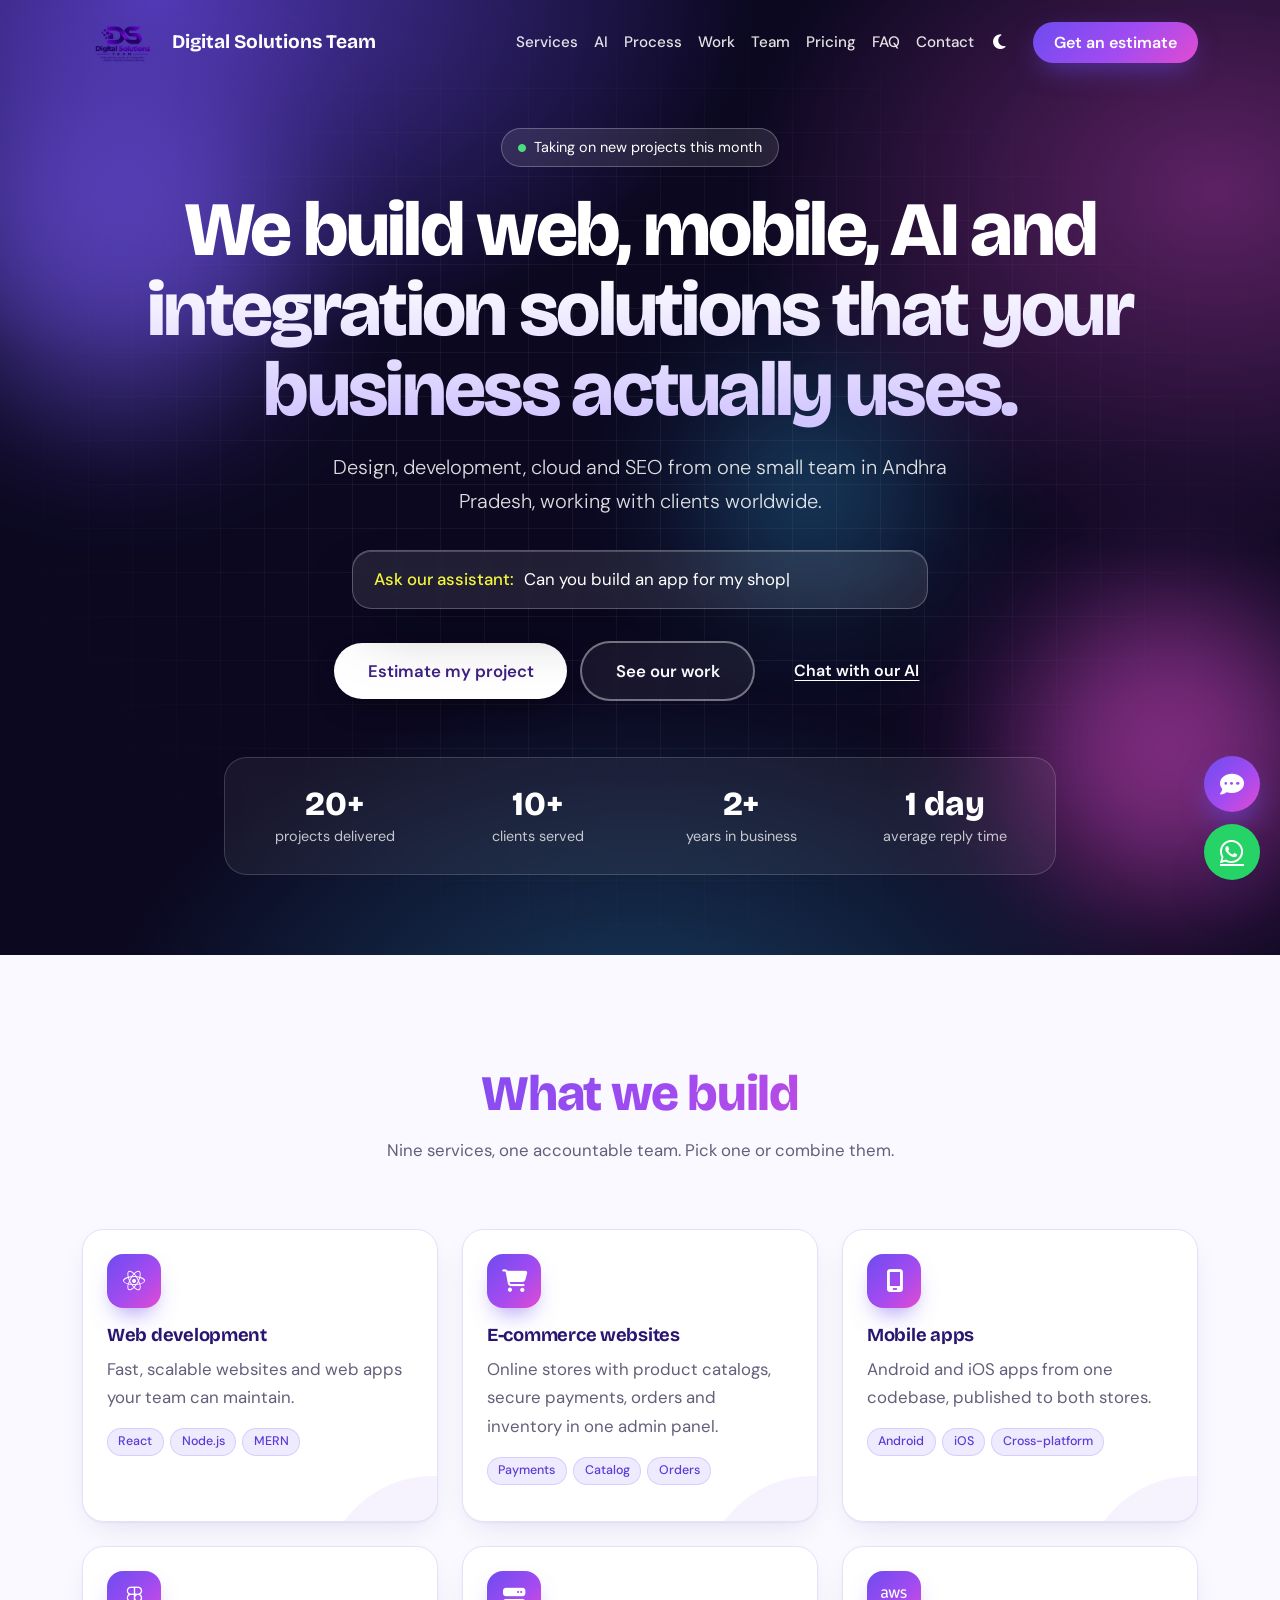
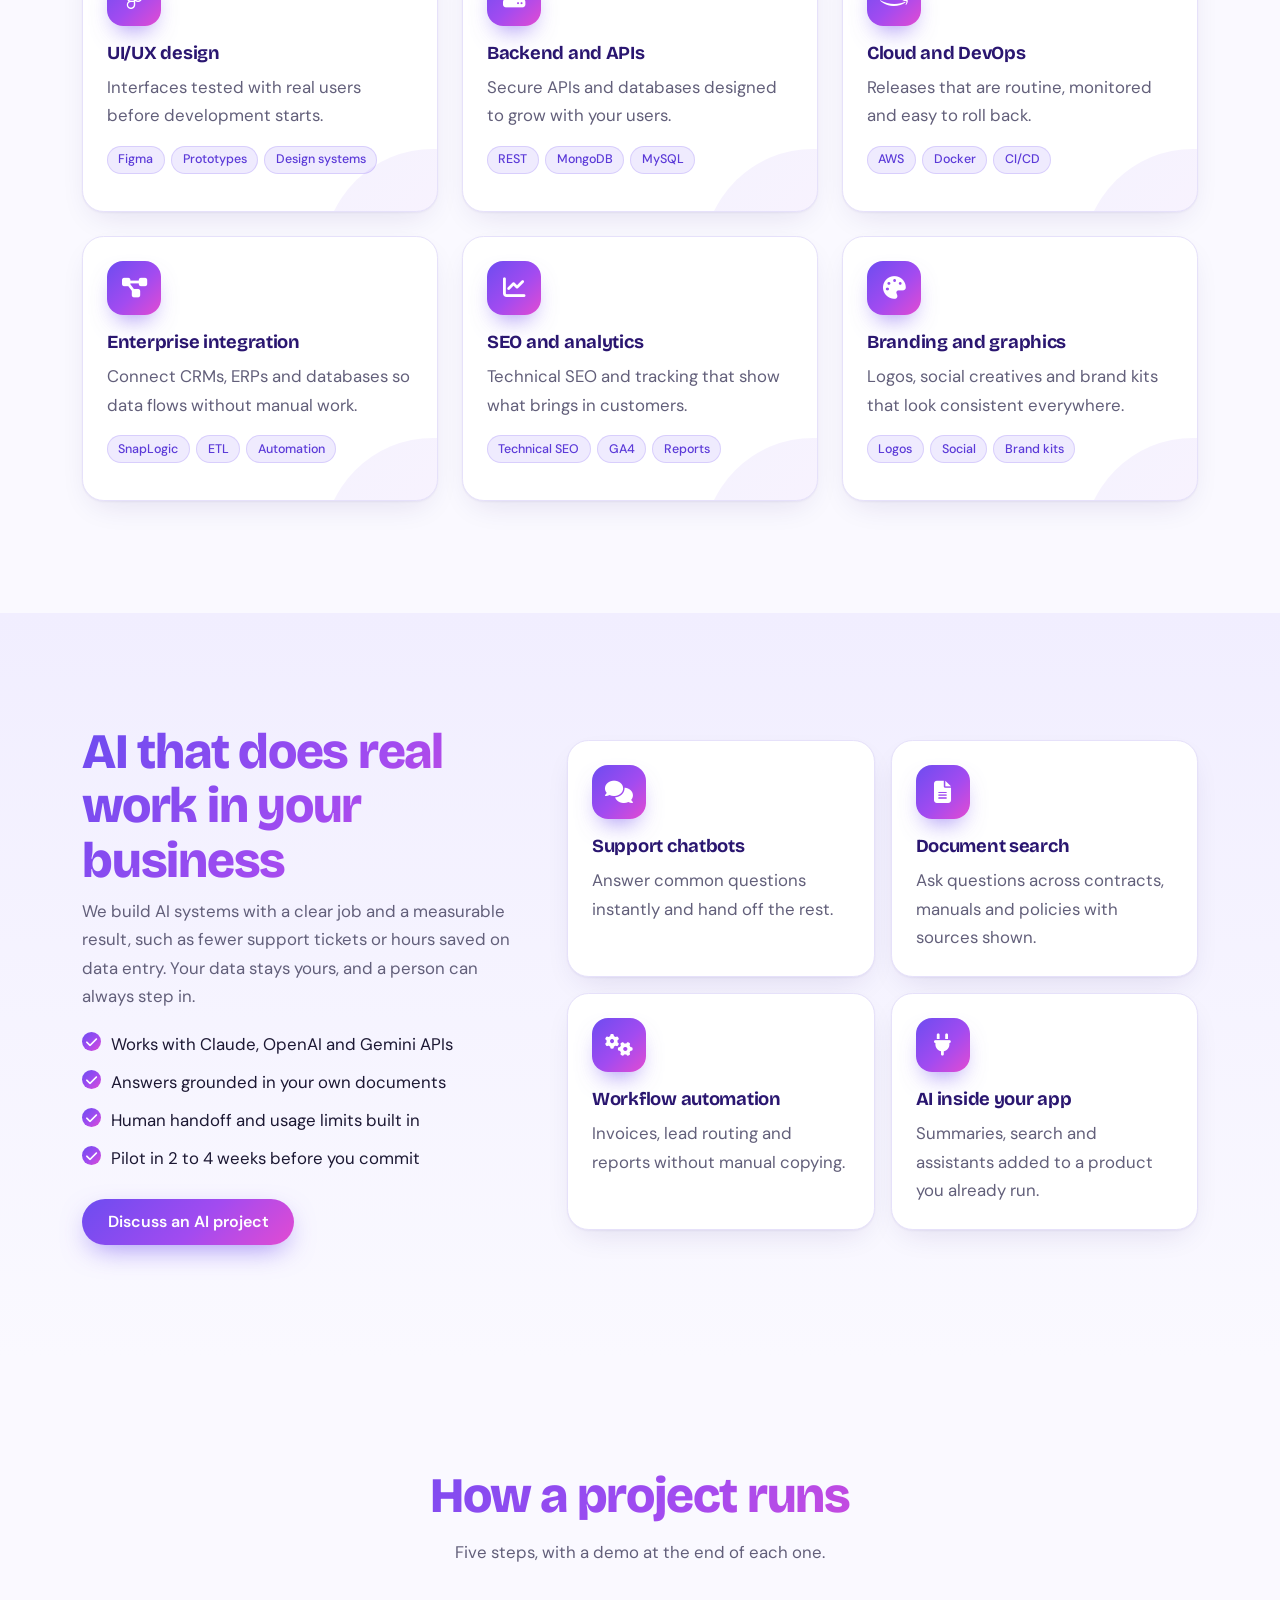
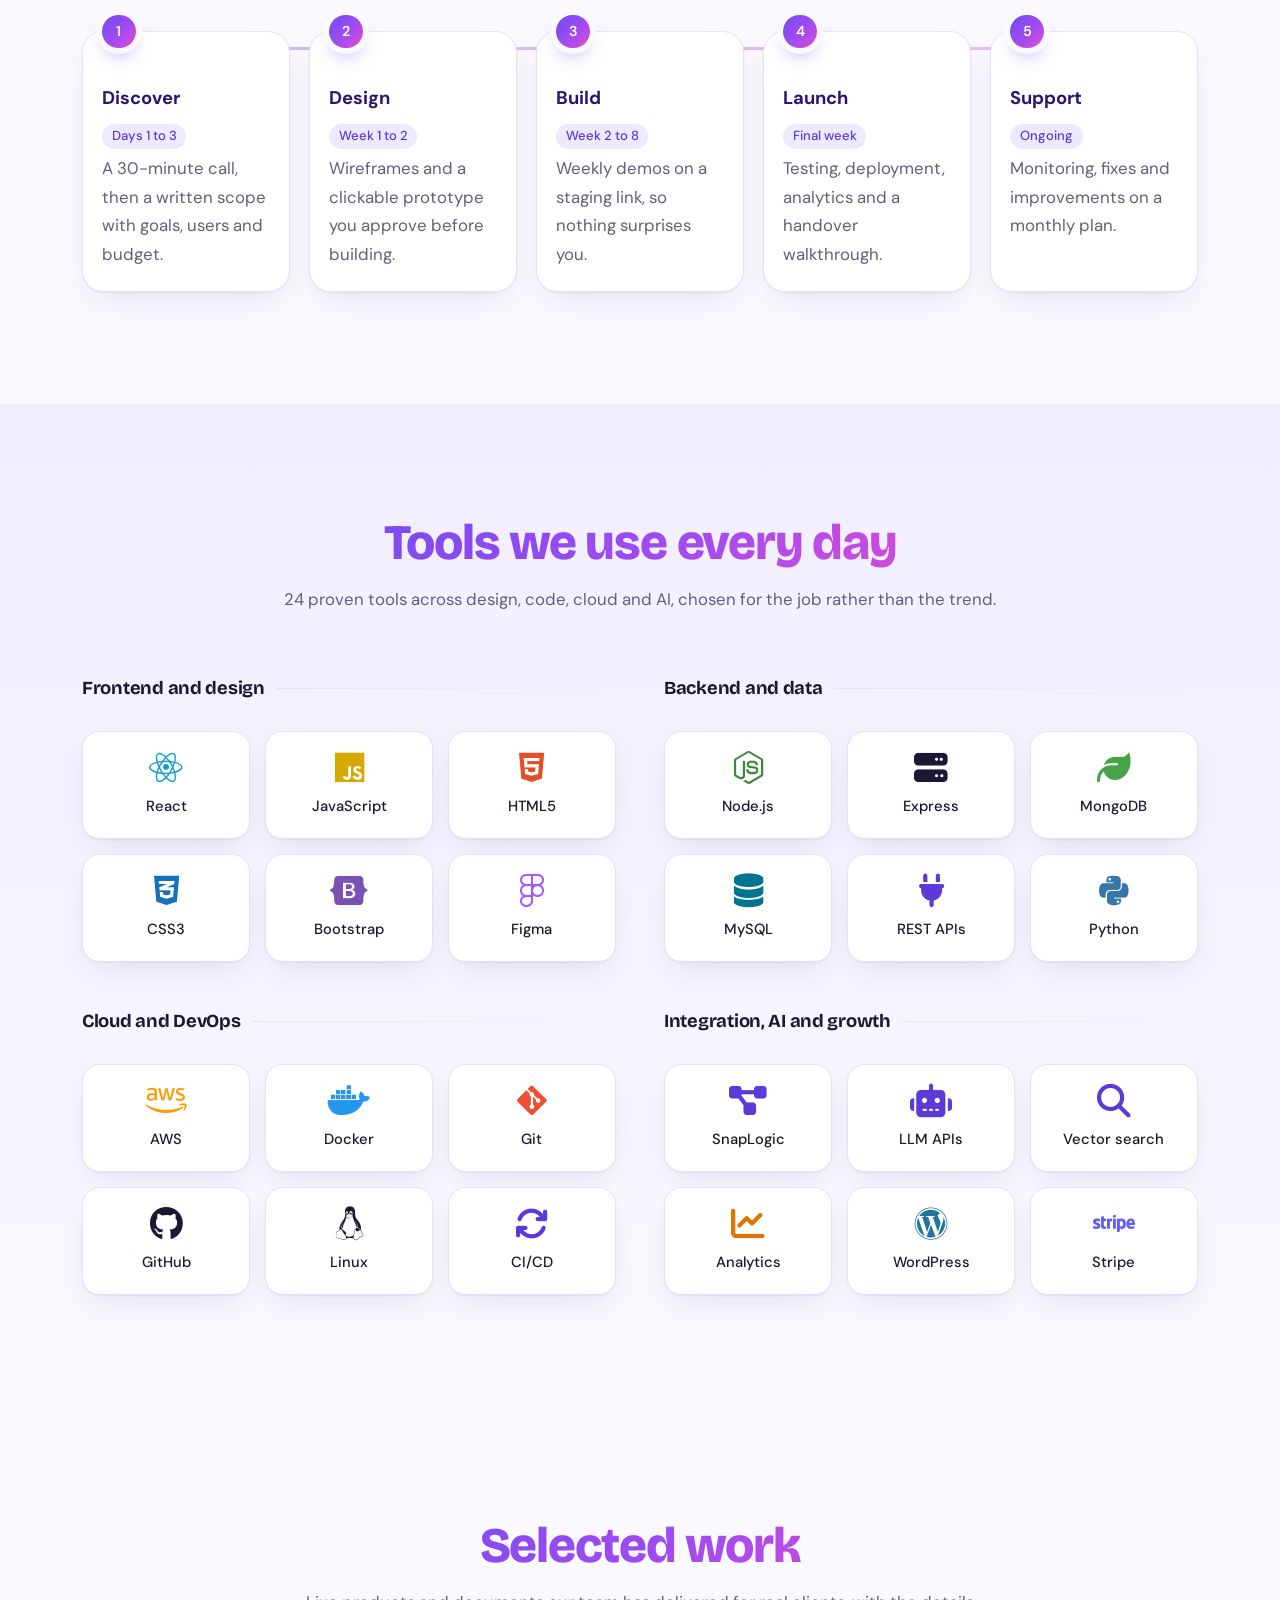
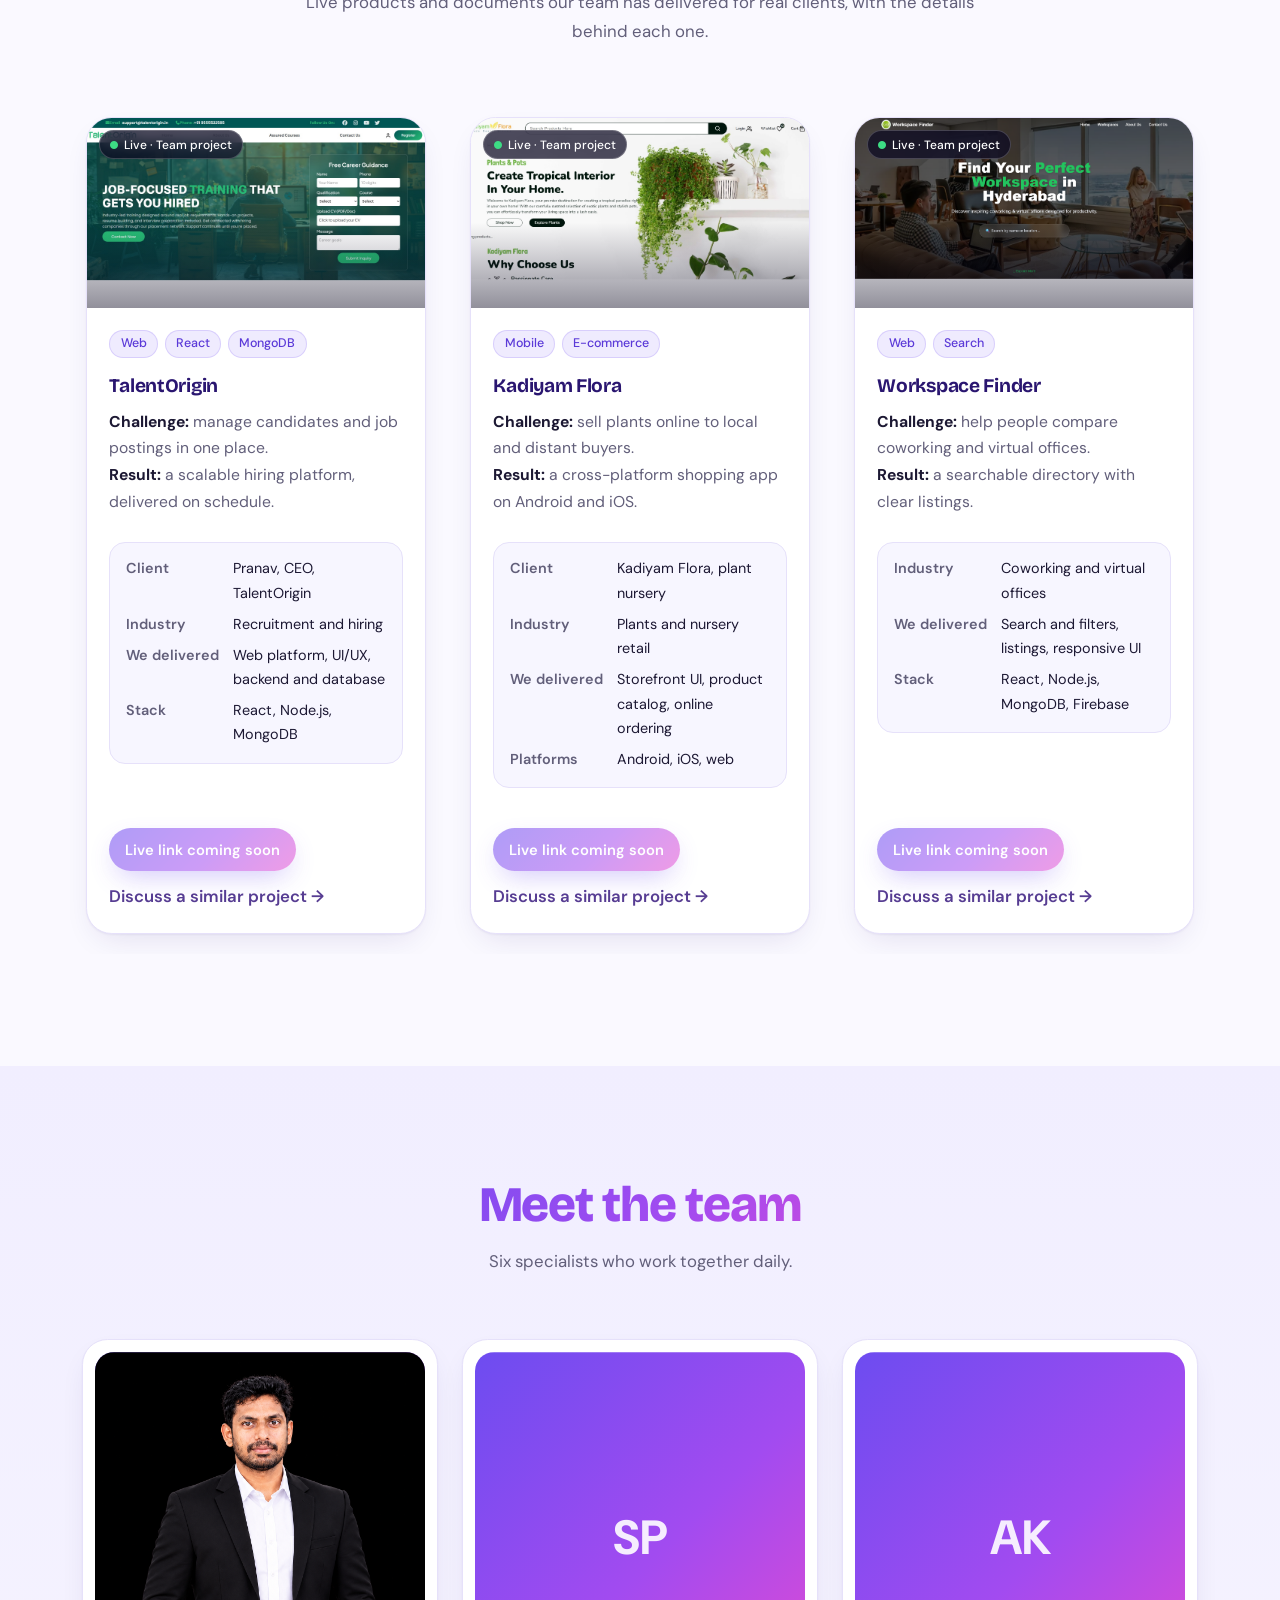
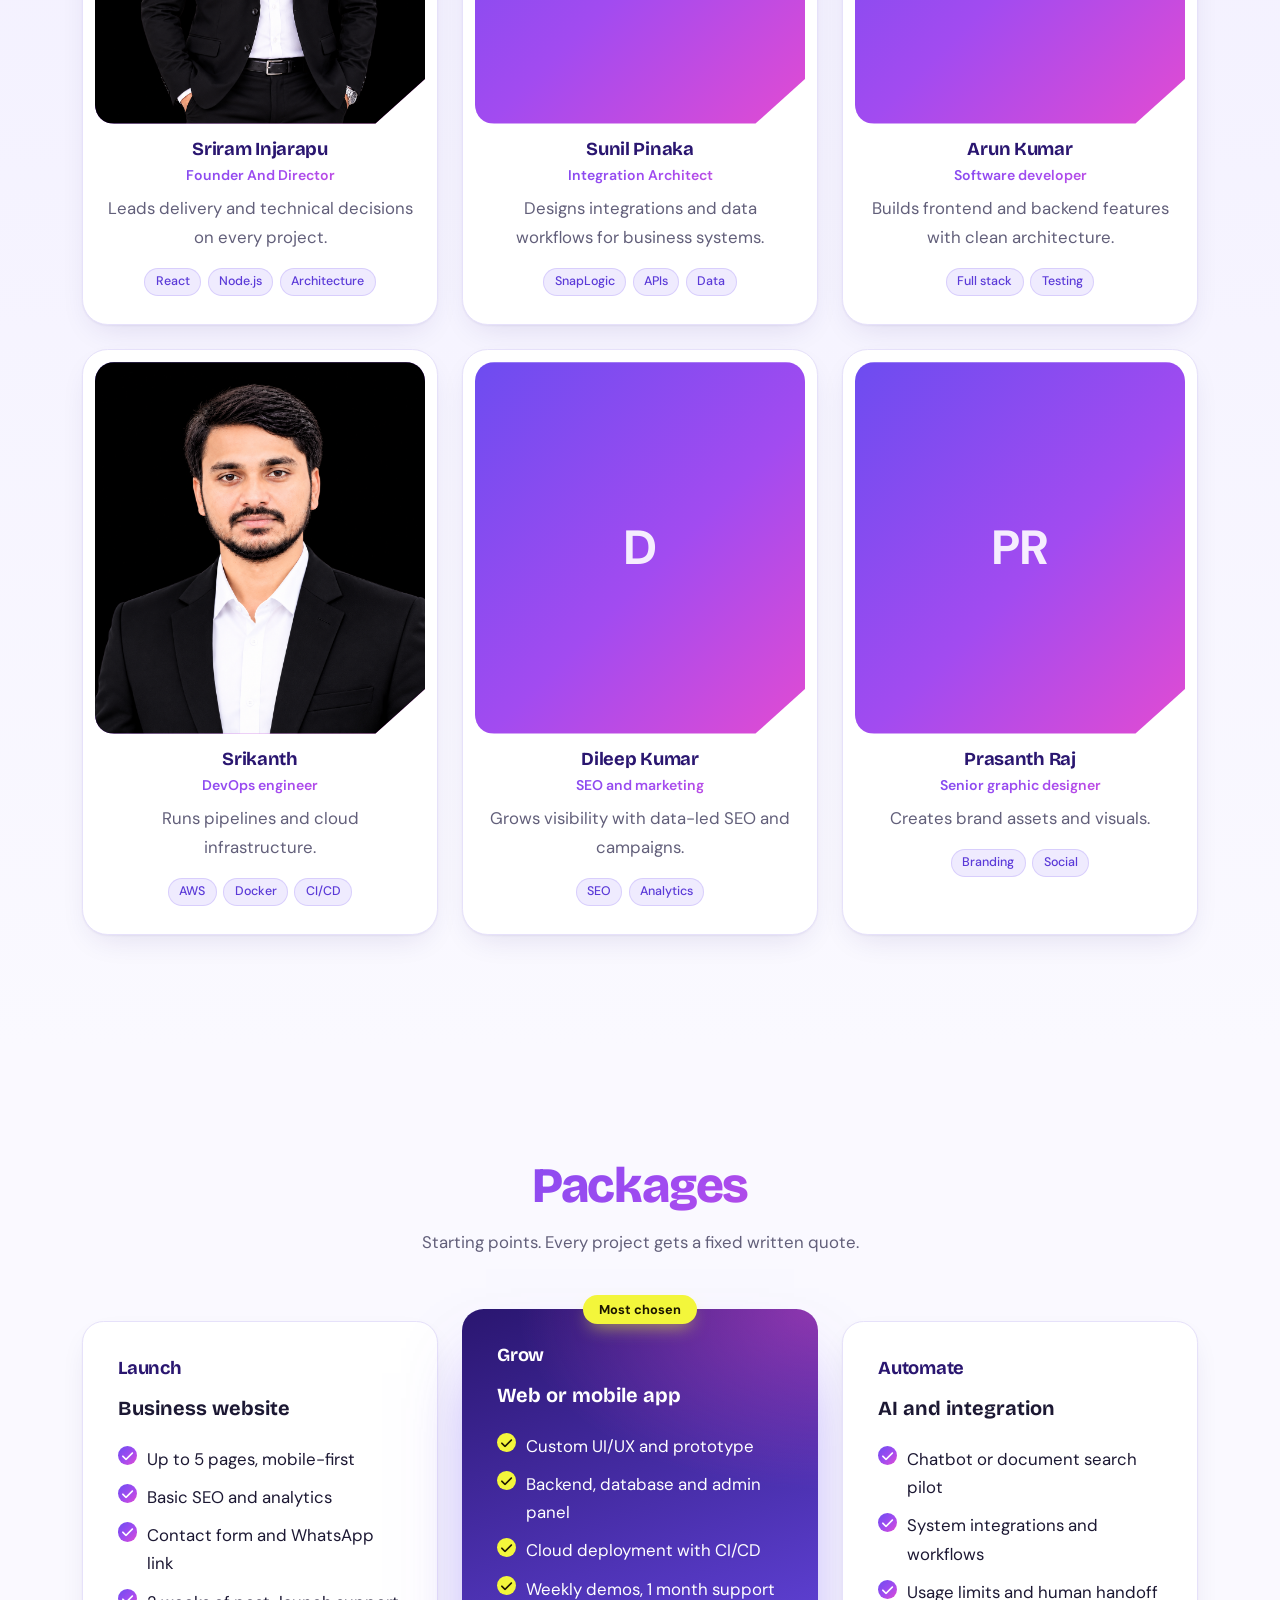
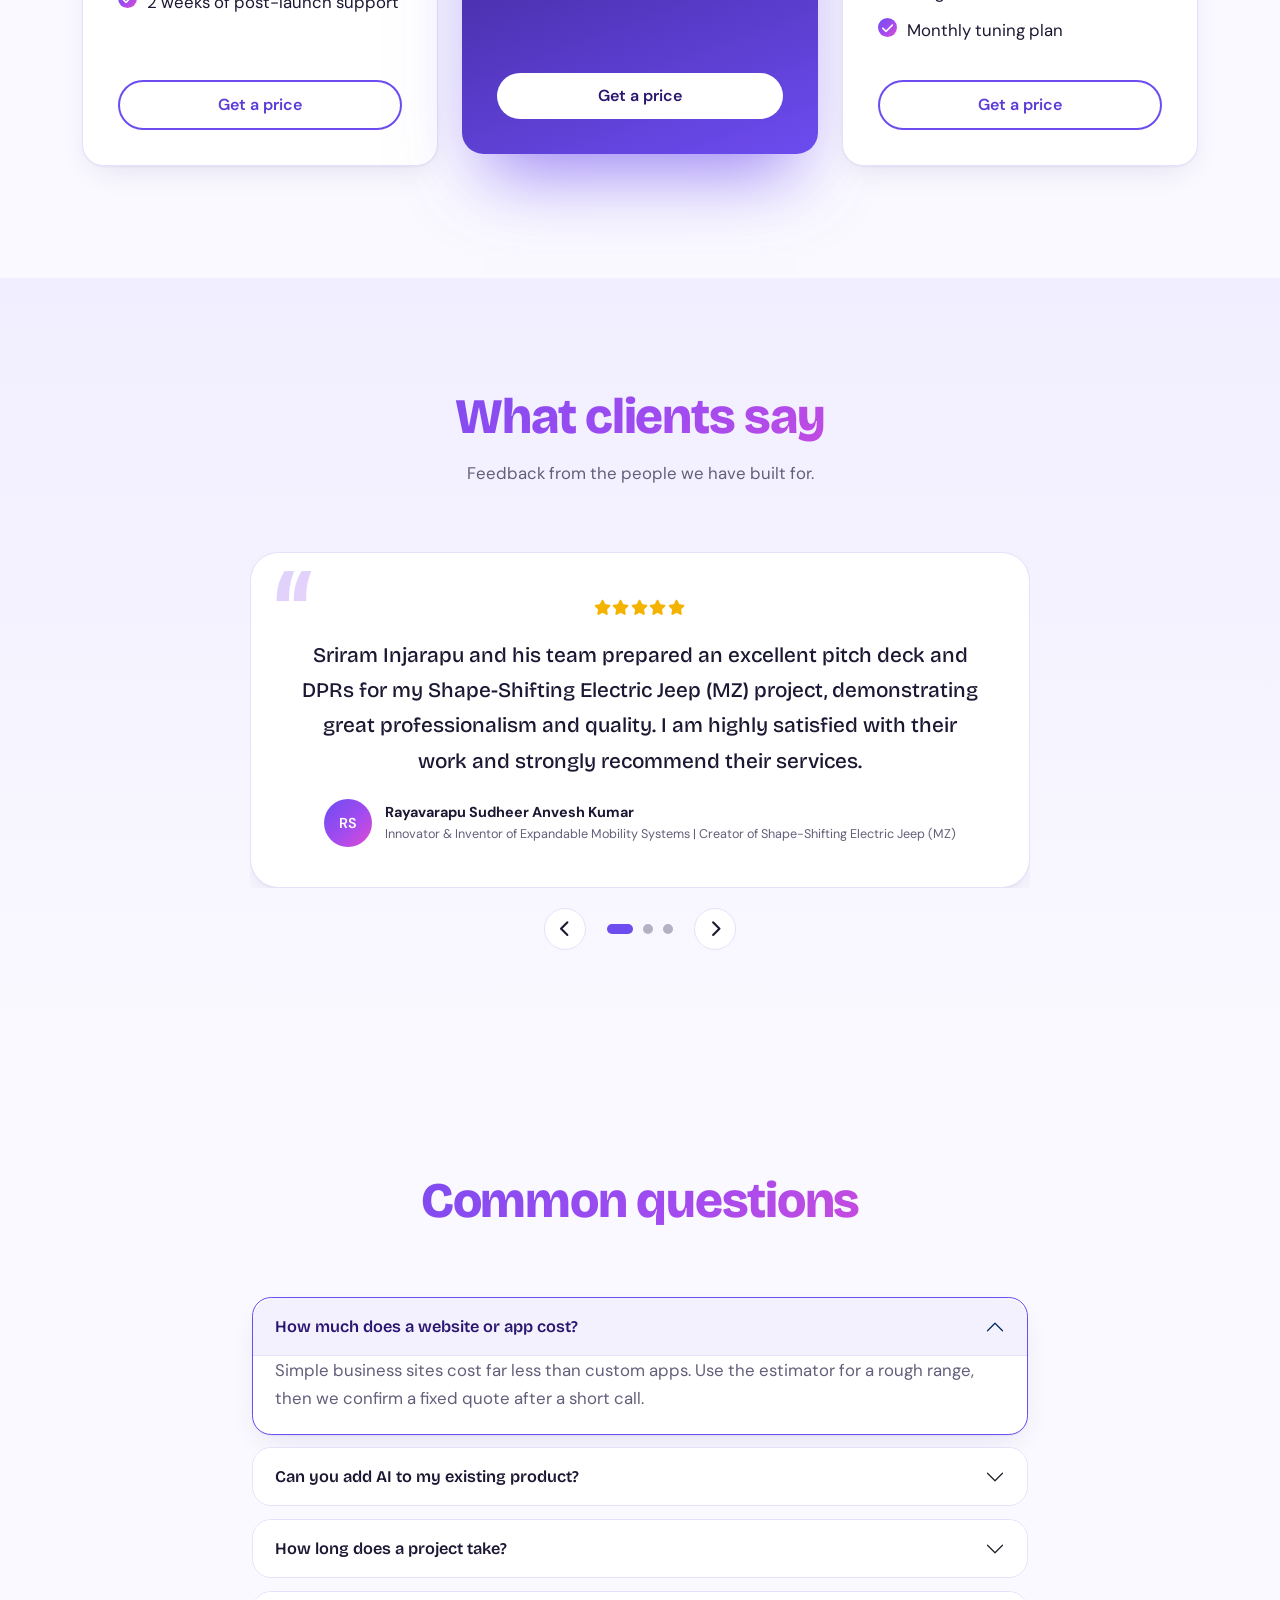
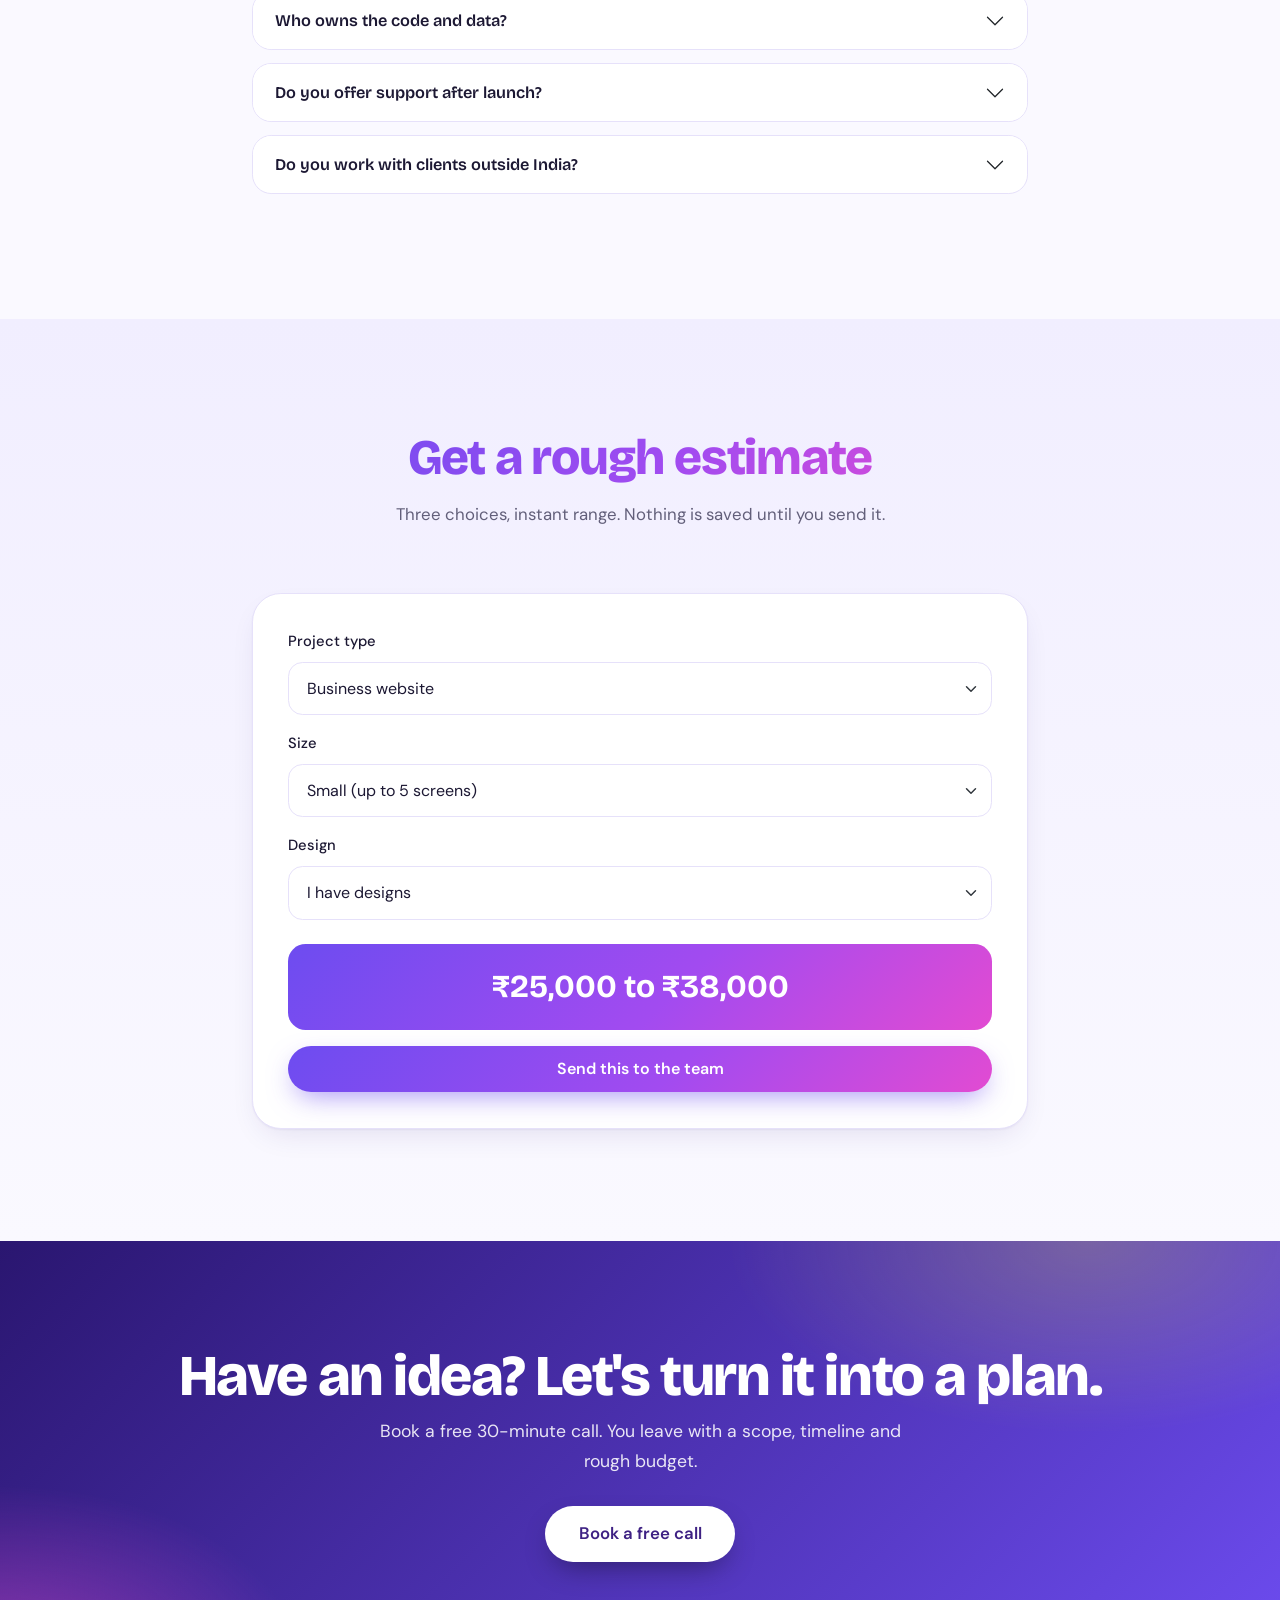
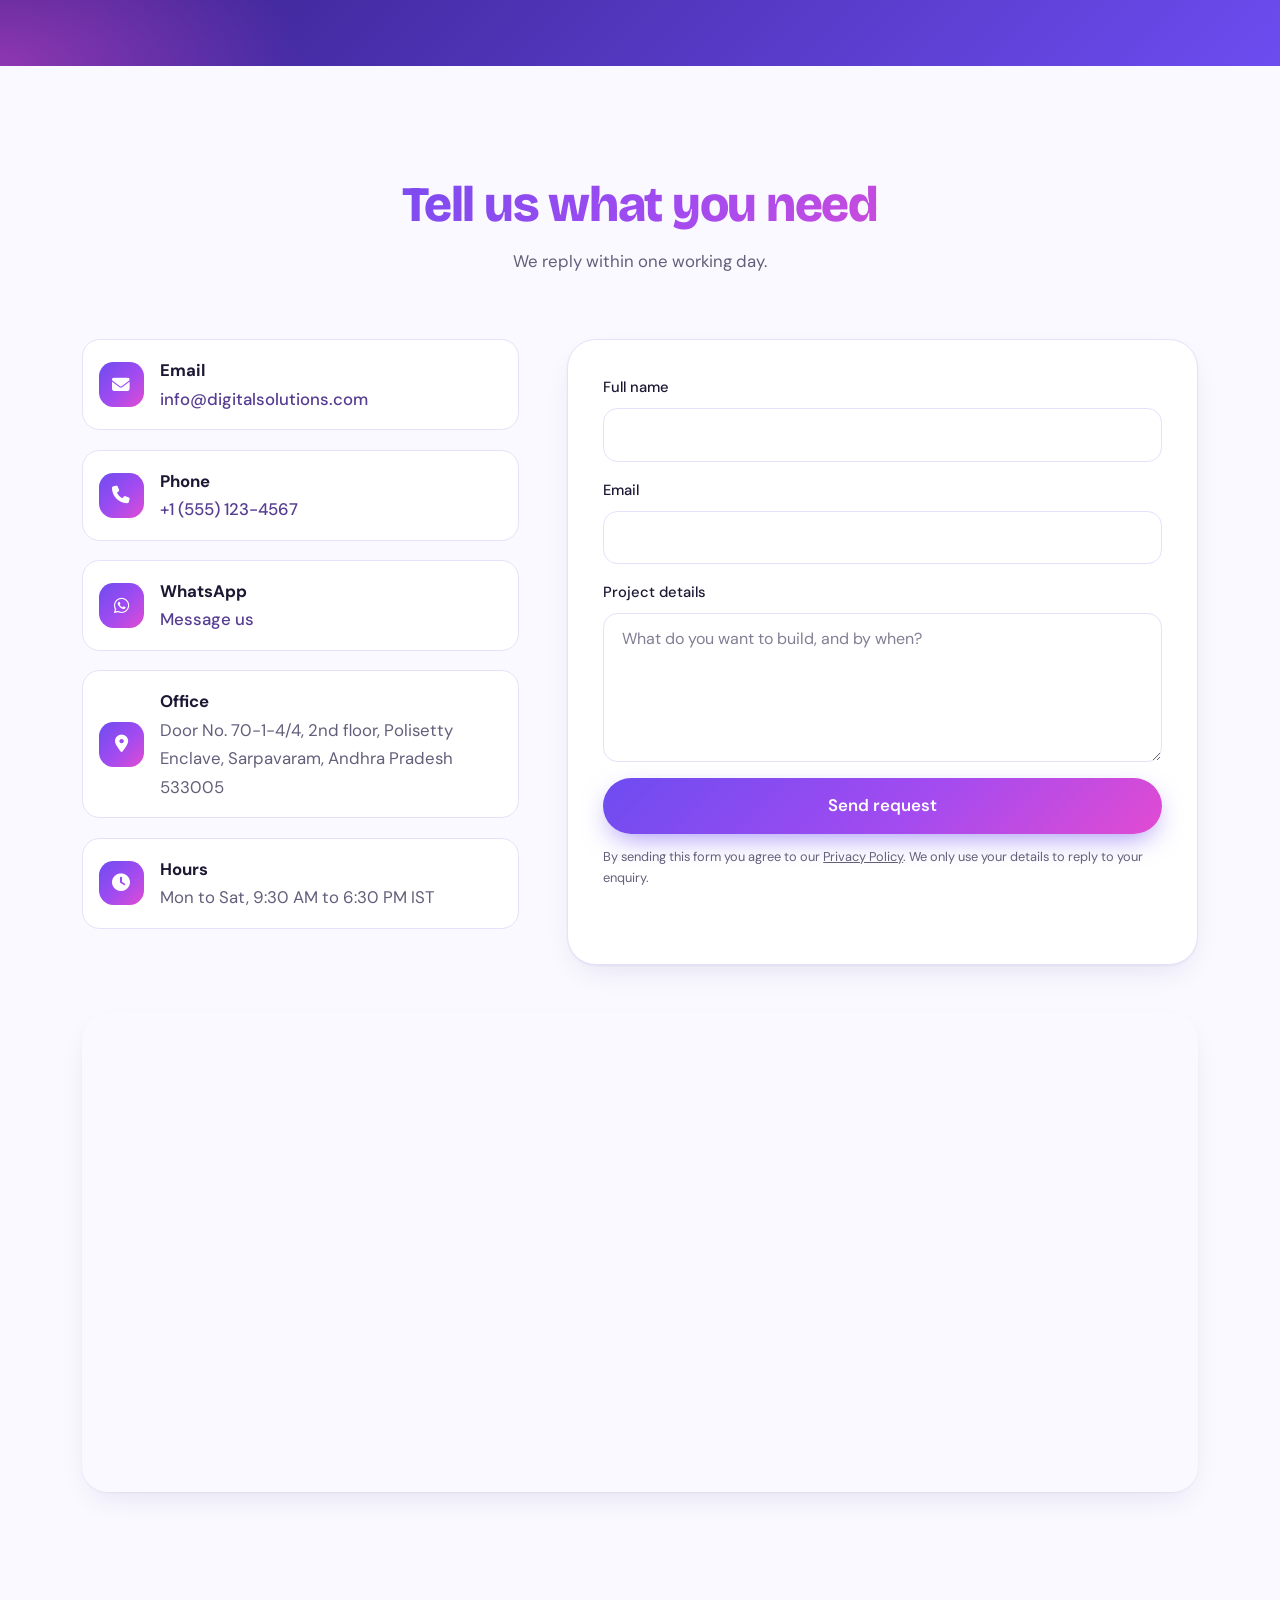
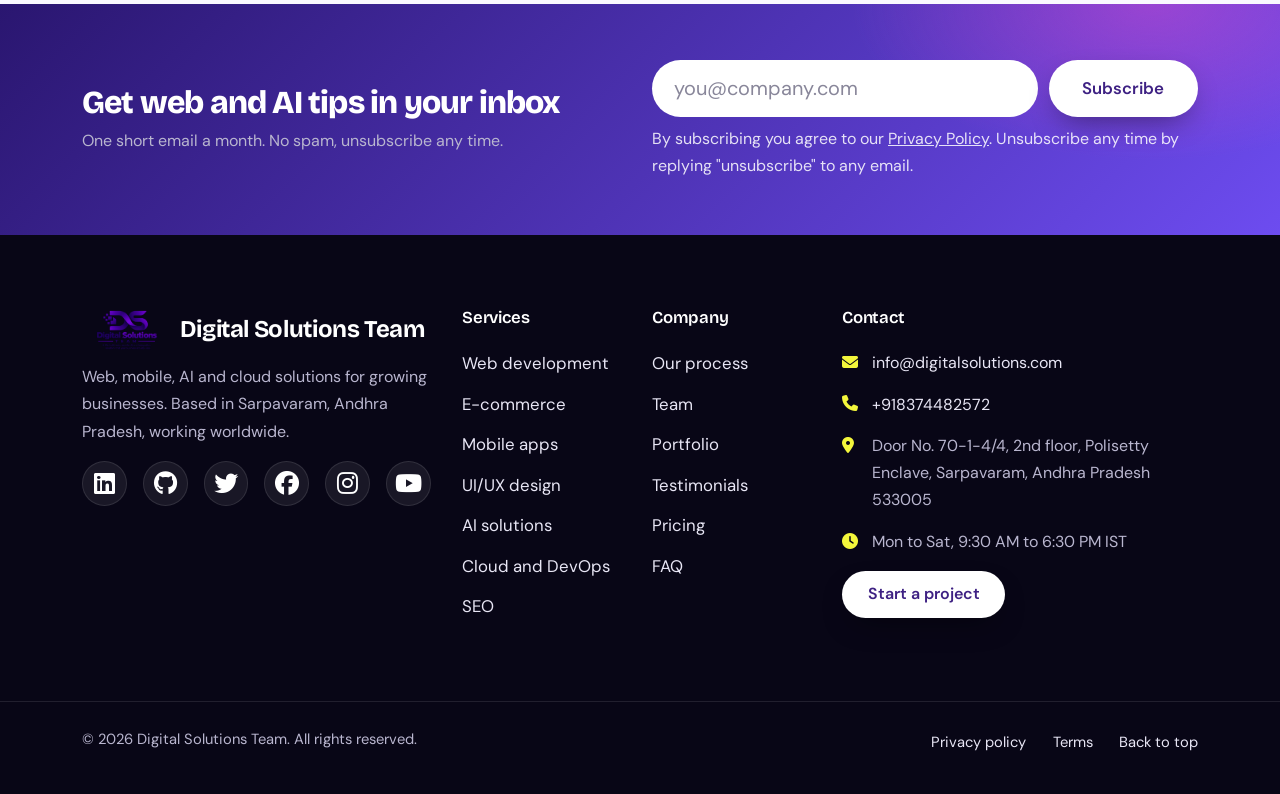
==== commit 75ad5e54: "style: redesign website UI with modern gradient theme" ====
--- a/index.html
+++ b/index.html
@@ -49,7 +49,7 @@
       rel="stylesheet"
     />
     <link
-      href="https://fonts.googleapis.com/css2?family=Poppins:wght@400;500;600;700&display=swap"
+      href="https://fonts.googleapis.com/css2?family=Bricolage+Grotesque:opsz,wght@12..96,500;700;800&family=DM+Sans:wght@400;500;600;700&family=Poppins:wght@400;500;600;700&display=swap"
       rel="stylesheet"
     />
     <link
@@ -57,6 +57,7 @@
       rel="stylesheet"
     />
     <link rel="stylesheet" href="styles.css" />
+    <link rel="stylesheet" href="modern.css" />
 
 
     <script type="application/ld+json">
@@ -215,6 +216,7 @@
     <main id="main">
       <!-- HERO -->
       <section class="hero-section">
+        <div class="hero-orbs" aria-hidden="true"><span></span><span></span><span></span></div>
         <div class="container">
           <p class="hero-badge">
             <i class="fas fa-circle"></i> Taking on new projects this month
@@ -890,7 +892,7 @@
                   <span aria-hidden="true">SI</span
                   ><img
                     src="assets/images/team/Founder & Director.png"
-                    alt="Photo of Founder and Director"
+                    alt="Photo of Sriram Injarapu"
                     width="400"
                     height="400"
                     loading="lazy"
@@ -915,7 +917,7 @@
                 <div class="avatar">
                   <span aria-hidden="true">SP</span
                   ><img
-                    src="assets/images/team/Sunil.png"
+                    src="assets/images/team/sunil pinaka.png"
                     alt="Photo of Sunil Pinaka"
                     width="400"
                     height="400"
@@ -968,15 +970,15 @@
                 <div class="avatar">
                   <span aria-hidden="true">s</span
                   ><img
-                    src="assets/images/team/suresh.jpg"
-                    alt="Photo of Suresh"
+                    src="assets/images/team/Srikanth.png"
+                    alt="Photo of srikanth"
                     width="400"
                     height="400"
                     loading="lazy"
                   />
                 </div>
                 <div class="team-body">
-                  <h3>Suresh</h3>
+                  <h3>Srikanth</h3>
                   <p class="role">DevOps engineer</p>
                   <p>Runs pipelines and cloud infrastructure.</p>
                   <ul class="tags center">
@@ -1015,7 +1017,7 @@
                 <div class="avatar">
                   <span aria-hidden="true">PR</span
                   ><img
-                    src="assets/images/team/Prasanth.png"
+                    src="assets/images/team/prasanth.jpeg"
                     alt="Photo of Prasanth Raj"
                     width="400"
                     height="400"
--- a/modern.css
+++ b/modern.css
@@ -0,0 +1,148 @@
+/* ===== Modern layer: loads after styles.css ===== */
+:root{
+  --primary:#6d4cf0;--primary-600:#5b3ad8;--secondary:#2a1670;--accent:#f3f63b;
+  --bg:#faf9ff;--bg-alt:#f1eeff;--surface:#fff;--text:#1c1833;--muted:#625f7a;--border:#e6e1fa;
+  --ink:#5b3ad8;--r:1.35rem;--r-sm:.8rem;
+  --grad:linear-gradient(135deg,#6d4cf0,#a24bf0 55%,#e24bd2);
+  --shadow:0 1px 2px rgba(42,22,112,.05),0 12px 32px -12px rgba(42,22,112,.14);
+  --shadow-lg:0 2px 4px rgba(42,22,112,.06),0 28px 56px -18px rgba(88,58,216,.38);
+  --font-d:'Bricolage Grotesque','Poppins',system-ui,sans-serif;
+}
+:root[data-theme="dark"]{--bg:#0b0919;--bg-alt:#100d22;--surface:#171332;--text:#efedfb;--muted:#a9a6c6;--border:#2a2550;--secondary:#d8ccff;--ink:#cbbcff;--primary:#8b6cff;--primary-600:#7a59f5}
+@media(prefers-color-scheme:dark){:root:not([data-theme]){--bg:#0b0919;--bg-alt:#100d22;--surface:#171332;--text:#efedfb;--muted:#a9a6c6;--border:#2a2550;--secondary:#d8ccff;--ink:#cbbcff;--primary:#8b6cff;--primary-600:#7a59f5}}
+
+body{font-family:'DM Sans','Poppins',system-ui,sans-serif;font-size:1.05rem}
+h1,h2,h3,h4,.navbar-brand,.footer-brand{font-family:var(--font-d)}
+h2{font-weight:800;letter-spacing:-.025em;font-size:clamp(2rem,4vw,3.1rem);line-height:1.1}
+h3{font-weight:700;letter-spacing:-.015em}
+section{padding:7rem 0}
+section.alt{background:linear-gradient(180deg,var(--bg-alt),var(--bg))}
+.section-head{max-width:720px;margin-bottom:4rem}
+.section-head h2{background:var(--grad);-webkit-background-clip:text;background-clip:text;color:transparent;padding-bottom:.1em}
+:root[data-theme="dark"] .section-head h2{background:linear-gradient(135deg,#fff,#b9a6ff);-webkit-background-clip:text;background-clip:text}
+
+/* Buttons */
+.btn{border-radius:999px;padding:.7rem 1.6rem}
+.btn-lg{padding:.95rem 2.1rem}
+.btn-primary{background:var(--grad);box-shadow:0 10px 28px -8px rgba(109,76,240,.65)}
+.btn-primary:hover,.btn-primary:focus{background:var(--grad);filter:brightness(1.08);box-shadow:0 16px 34px -8px rgba(162,75,240,.7)}
+.btn-outline-primary{border-radius:999px}
+.btn-light{box-shadow:0 12px 30px -10px rgba(0,0,0,.45)}
+.btn-outline-light{border-color:rgba(255,255,255,.4);backdrop-filter:blur(8px);background:rgba(255,255,255,.06)}
+.btn-outline-light:hover{background:#fff;color:#2a1670}
+
+/* Navbar: floating glass pill */
+.navbar{padding:1.1rem 0}
+.navbar.scrolled{margin:.7rem auto 0;left:50%;right:auto;width:min(1180px,calc(100% - 1.5rem));transform:translateX(-50%);padding:.5rem 0;border-radius:999px;background:rgba(18,13,42,.72);border:1px solid rgba(255,255,255,.12)}
+.navbar.scrolled.nav-hidden{transform:translate(-50%,-140%)}
+.nav-link::after{background:var(--grad);height:3px;border-radius:3px}
+.navbar .btn{padding:.55rem 1.3rem}
+
+/* Hero: aurora mesh */
+.hero-section{background:radial-gradient(1000px 600px at 12% 0,rgba(109,76,240,.7),transparent 60%),radial-gradient(800px 600px at 95% 20%,rgba(226,75,210,.38),transparent 60%),radial-gradient(900px 600px at 50% 110%,rgba(56,189,248,.28),transparent 60%),#0b0820}
+.hero-section::before{background-size:44px 44px;background-image:linear-gradient(rgba(255,255,255,.05) 1px,transparent 1px),linear-gradient(90deg,rgba(255,255,255,.05) 1px,transparent 1px);mask-image:radial-gradient(ellipse at center,#000 30%,transparent 75%)}
+.hero-orbs span{position:absolute;border-radius:50%;filter:blur(70px);opacity:.55;animation:float 14s ease-in-out infinite}
+.hero-orbs span:nth-child(1){width:340px;height:340px;background:#7c5cff;top:8%;left:-4%}
+.hero-orbs span:nth-child(2){width:300px;height:300px;background:#e24bd2;bottom:6%;right:-3%;animation-delay:-5s}
+.hero-orbs span:nth-child(3){width:220px;height:220px;background:#38bdf8;top:40%;right:28%;opacity:.3;animation-delay:-9s}
+@keyframes float{50%{transform:translate(30px,-36px) scale(1.12)}}
+.hero-section h1{font-weight:800;letter-spacing:-.035em;line-height:1.04;font-size:clamp(2.4rem,6.4vw,4.8rem);max-width:15em;background:linear-gradient(180deg,#fff 30%,#cfc2ff);-webkit-background-clip:text;background-clip:text;color:transparent}
+.hero-badge{background:rgba(255,255,255,.1);border-color:rgba(255,255,255,.25);backdrop-filter:blur(10px)}
+.hero-demo{border-radius:1.2rem;background:rgba(255,255,255,.09);border-color:rgba(255,255,255,.25);box-shadow:0 30px 60px -20px rgba(0,0,0,.55),inset 0 1px 0 rgba(255,255,255,.2)}
+.hero-trust{border:1px solid rgba(255,255,255,.16);border-radius:1.4rem;padding:1.6rem 1rem;background:rgba(255,255,255,.06);backdrop-filter:blur(12px);max-width:52rem}
+.hero-trust b{font-family:var(--font-d);font-size:2.1rem;font-weight:800}
+
+/* Cards */
+.card{border-radius:var(--r);background:var(--surface);position:relative}
+.card:hover{transform:translateY(-6px);border-color:color-mix(in srgb,var(--primary) 55%,var(--border))}
+.card>i{width:3.4rem;height:3.4rem;border-radius:1rem;background:var(--grad);color:#fff;font-size:1.4rem;box-shadow:0 12px 24px -10px rgba(109,76,240,.7)}
+.service-card{overflow:hidden}
+.service-card::after{content:"";position:absolute;inset:auto -30% -60% auto;width:220px;height:220px;border-radius:50%;background:var(--grad);opacity:.07;transition:opacity .4s,transform .5s}
+.service-card:hover::after{opacity:.16;transform:scale(1.4)}
+.tags li{background:color-mix(in srgb,var(--primary) 11%,transparent);border:1px solid color-mix(in srgb,var(--primary) 18%,transparent)}
+.check-list li::before{background:var(--grad)}
+
+/* AI section highlight */
+#ai .col-lg-5 h2{background:var(--grad);-webkit-background-clip:text;background-clip:text;color:transparent}
+
+/* Process: horizontal timeline */
+@media(min-width:992px){
+  .timeline{max-width:none;display:grid;grid-template-columns:repeat(5,1fr);gap:1.2rem;border:0;padding:0;position:relative}
+  .timeline::before{content:"";position:absolute;top:1.05rem;left:5%;right:5%;height:3px;border-radius:3px;background:var(--grad);opacity:.35}
+  .timeline li{padding:3.2rem 1.2rem 1.4rem;background:var(--surface);border:1px solid var(--border);border-radius:var(--r);box-shadow:var(--shadow);transition:transform .3s var(--ease)}
+  .timeline li:hover{transform:translateY(-6px)}
+  .timeline li::before{left:1.2rem;top:-1.05rem;background:var(--grad);box-shadow:0 0 0 6px var(--bg),0 10px 20px -6px rgba(109,76,240,.7)}
+  #process.alt .timeline li::before{box-shadow:0 0 0 6px var(--bg-alt)}
+  .timeline strong{display:block;margin:0 0 .4rem}
+  .timeline em{display:inline-block}
+}
+.timeline li::before{background:var(--grad)}
+
+/* Tools */
+.tool{border-radius:1.1rem;background:var(--surface)}
+.tool-title{border:0;font-size:1.15rem;display:flex;align-items:center;gap:.7rem}
+.tool-title::after{content:"";flex:1;height:1px;background:linear-gradient(90deg,var(--border),transparent)}
+
+/* Work */
+.work-card{border-radius:1.6rem}
+.work-media{overflow:hidden}
+.work-media::after{content:"";position:absolute;inset:0;background:linear-gradient(180deg,transparent 55%,rgba(11,8,32,.45));pointer-events:none}
+.work-badge{z-index:2;background:rgba(11,8,32,.72);backdrop-filter:blur(8px);border:1px solid rgba(255,255,255,.2)}
+.work-placeholder{background:radial-gradient(circle at 30% 20%,#a24bf0,transparent 60%),linear-gradient(135deg,#1b1250,#6d4cf0)}
+.project-info{padding:1.7rem}
+.project-info h3{font-size:1.5rem}
+.work-meta{background:color-mix(in srgb,var(--primary) 5%,transparent);border:1px solid var(--border);border-radius:1rem;padding:1rem}
+
+/* Team */
+.team-card{border-radius:1.6rem}
+.avatar{border-radius:1.2rem;background:var(--grad)}
+.role{background:var(--grad);-webkit-background-clip:text;background-clip:text;color:transparent!important}
+
+/* Pricing */
+.price-card{padding:2.2rem!important}
+.price-card .price{font-family:var(--font-d);font-size:1.25rem;font-weight:700}
+.price-card.featured{border:0;color:#fff;background:radial-gradient(500px 300px at 100% 0,rgba(226,75,210,.5),transparent 60%),linear-gradient(160deg,#2a1670,#6d4cf0);box-shadow:0 40px 70px -24px rgba(109,76,240,.7)}
+.price-card.featured h3,.price-card.featured .price,.price-card.featured li{color:#fff}
+.price-card.featured .check-list li::before{background:var(--accent);color:#1b1500}
+.price-card.featured .btn-primary{background:#fff;color:#2a1670;box-shadow:none}
+.ribbon{background:var(--accent);box-shadow:0 8px 18px -6px rgba(243,246,59,.6)}
+
+/* Testimonials */
+.review-card{border-radius:1.8rem;overflow:hidden}
+.review-card::before{content:"\201C";position:absolute;top:-.2rem;left:1.5rem;font-family:var(--font-d);font-size:9rem;line-height:1;background:var(--grad);-webkit-background-clip:text;background-clip:text;color:transparent;opacity:.25}
+.review-card blockquote{font-family:var(--font-d);font-size:1.3rem;font-weight:500;position:relative}
+.review-avatar{background:var(--grad)}
+.review-dots.carousel-indicators [data-bs-target].active{background:var(--primary);width:26px;border-radius:6px}
+
+/* FAQ, forms */
+.accordion-item{border-radius:1.2rem!important;box-shadow:none;transition:box-shadow .3s,border-color .3s}
+.accordion-item:has(.show){border-color:var(--primary)!important;box-shadow:var(--shadow)}
+.form-control,.form-select{border-radius:.9rem;padding:.85rem 1.1rem}
+.estimate{background:var(--grad);color:#fff;border-radius:1.1rem;font-family:var(--font-d);font-size:2rem}
+#estimator .card,#contactForm{padding:2.2rem!important;border-radius:1.8rem}
+
+/* CTA band */
+.cta-band{position:relative;overflow:hidden;padding:6.5rem 0;background:radial-gradient(600px 320px at 85% 0,rgba(243,246,59,.22),transparent 60%),radial-gradient(500px 300px at 0 100%,rgba(226,75,210,.5),transparent 60%),linear-gradient(135deg,#2a1670,#6d4cf0)}
+.cta-band h2{color:#fff;-webkit-text-fill-color:#fff;font-size:clamp(2.2rem,5vw,3.6rem)}
+
+/* Contact */
+.contact-list li{padding:1rem;border:1px solid var(--border);border-radius:1.1rem;background:var(--surface);align-items:center}
+.contact-list i{background:var(--grad);color:#fff;border-radius:.9rem}
+iframe{border-radius:1.6rem}
+
+/* Footer */
+.site-footer{background:#080616}
+.footer-top{background:radial-gradient(500px 260px at 90% 0,rgba(226,75,210,.45),transparent 60%),linear-gradient(135deg,#2a1670,#6d4cf0)}
+.newsletter .form-control{border-radius:999px;padding-left:1.4rem}
+.footer-social{background:rgba(255,255,255,.07);border:1px solid rgba(255,255,255,.1)}
+
+/* Floating buttons + chat */
+.chat-fab,.scroll-top{background:var(--grad)}
+.chat-fab{box-shadow:0 14px 30px -8px rgba(109,76,240,.8)}
+.chat-panel{border-radius:1.6rem;overflow:hidden}
+.chat-head{background:linear-gradient(135deg,#2a1670,#6d4cf0 70%,#a24bf0)}
+.msg.me,.chat-action{background:var(--grad)}
+.msg{border-radius:1.15rem}
+
+@media(max-width:991.98px){section{padding:4.5rem 0}.navbar.scrolled{border-radius:1.4rem}}
+@media(prefers-reduced-motion:reduce){.hero-orbs span{animation:none!important}}
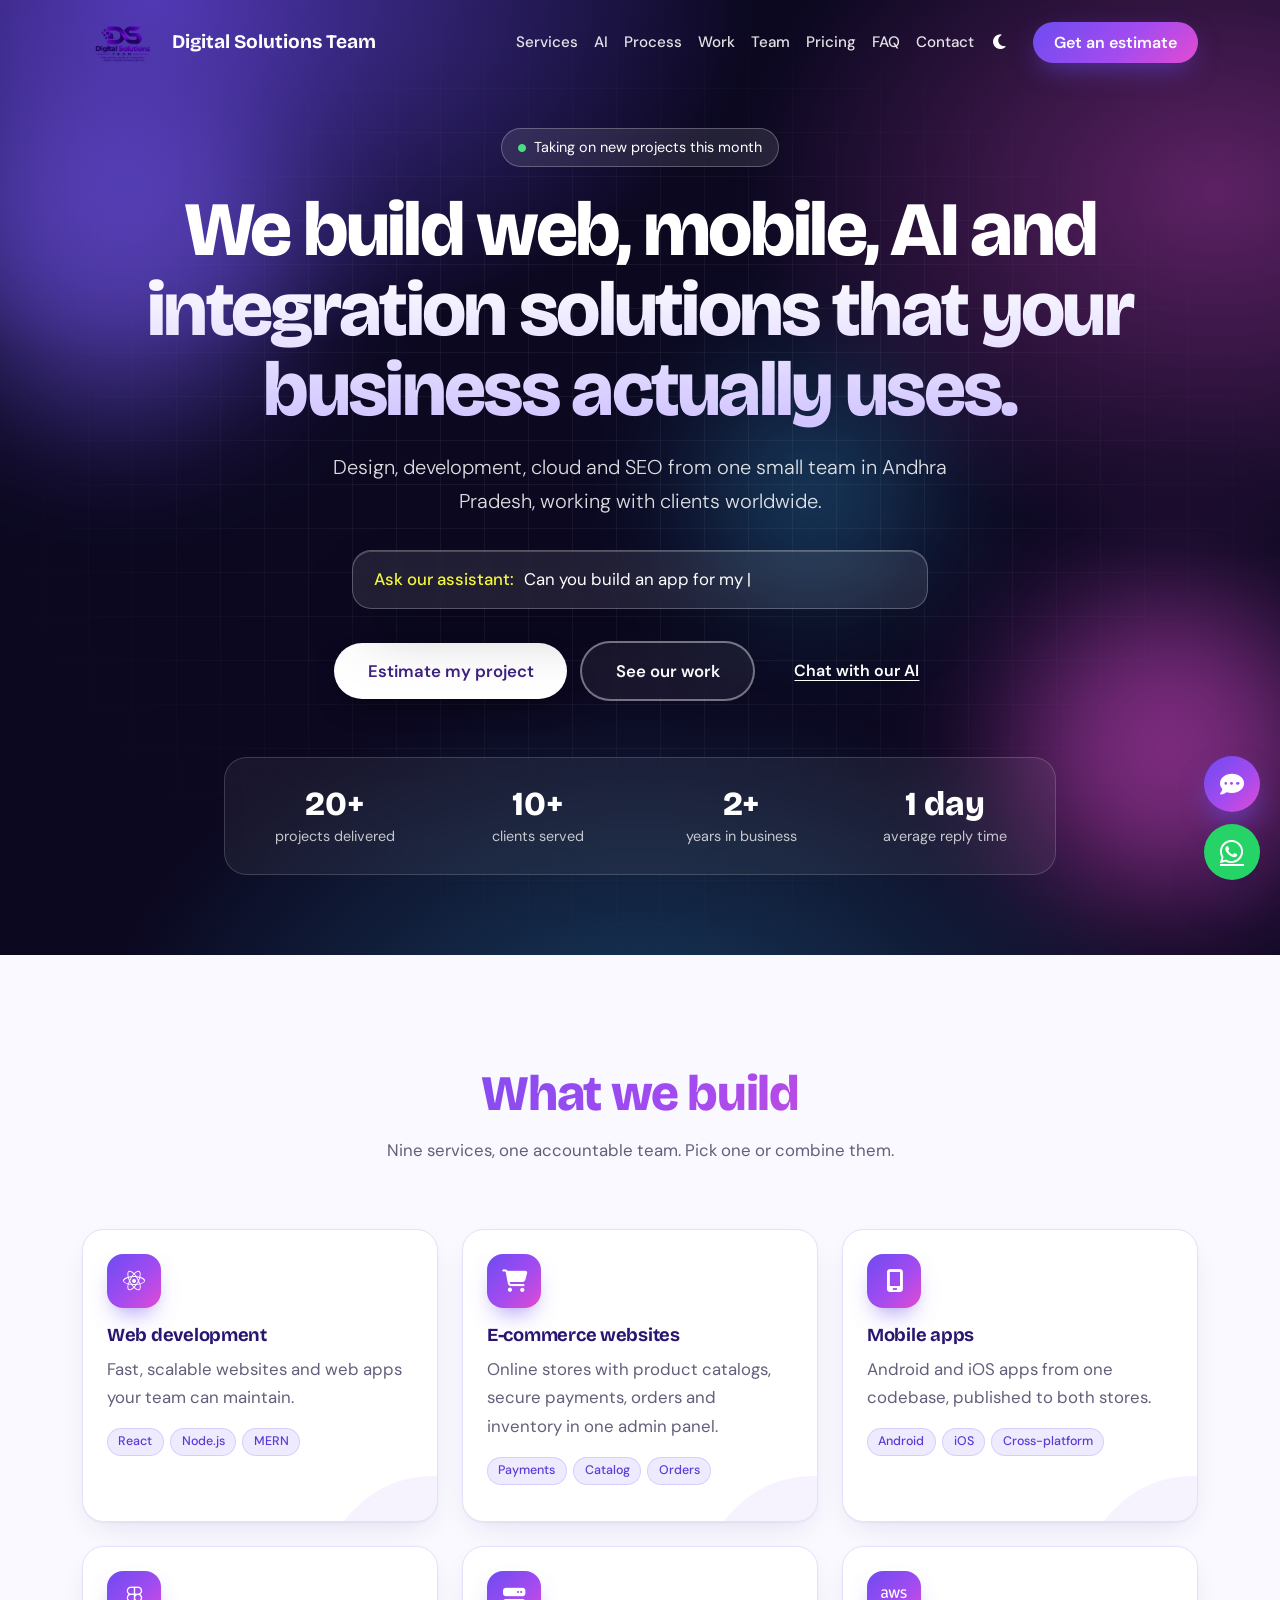
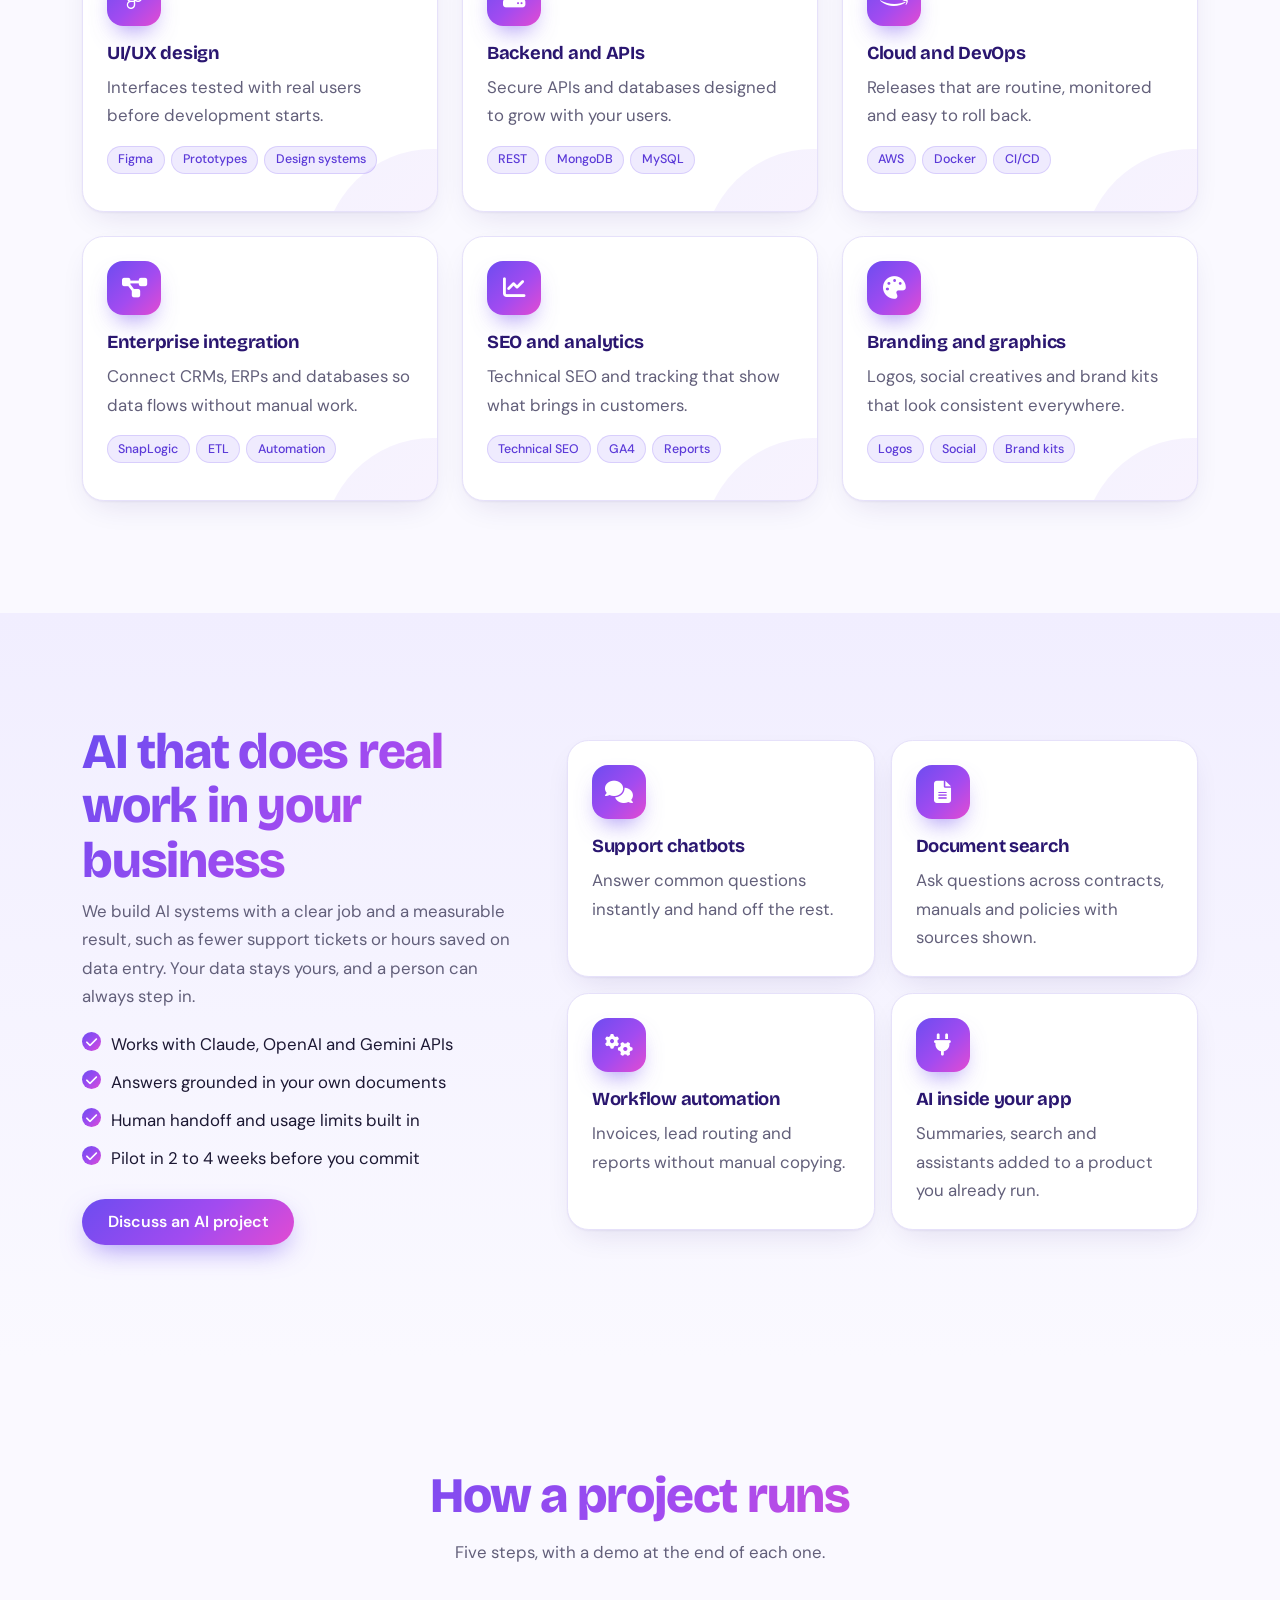
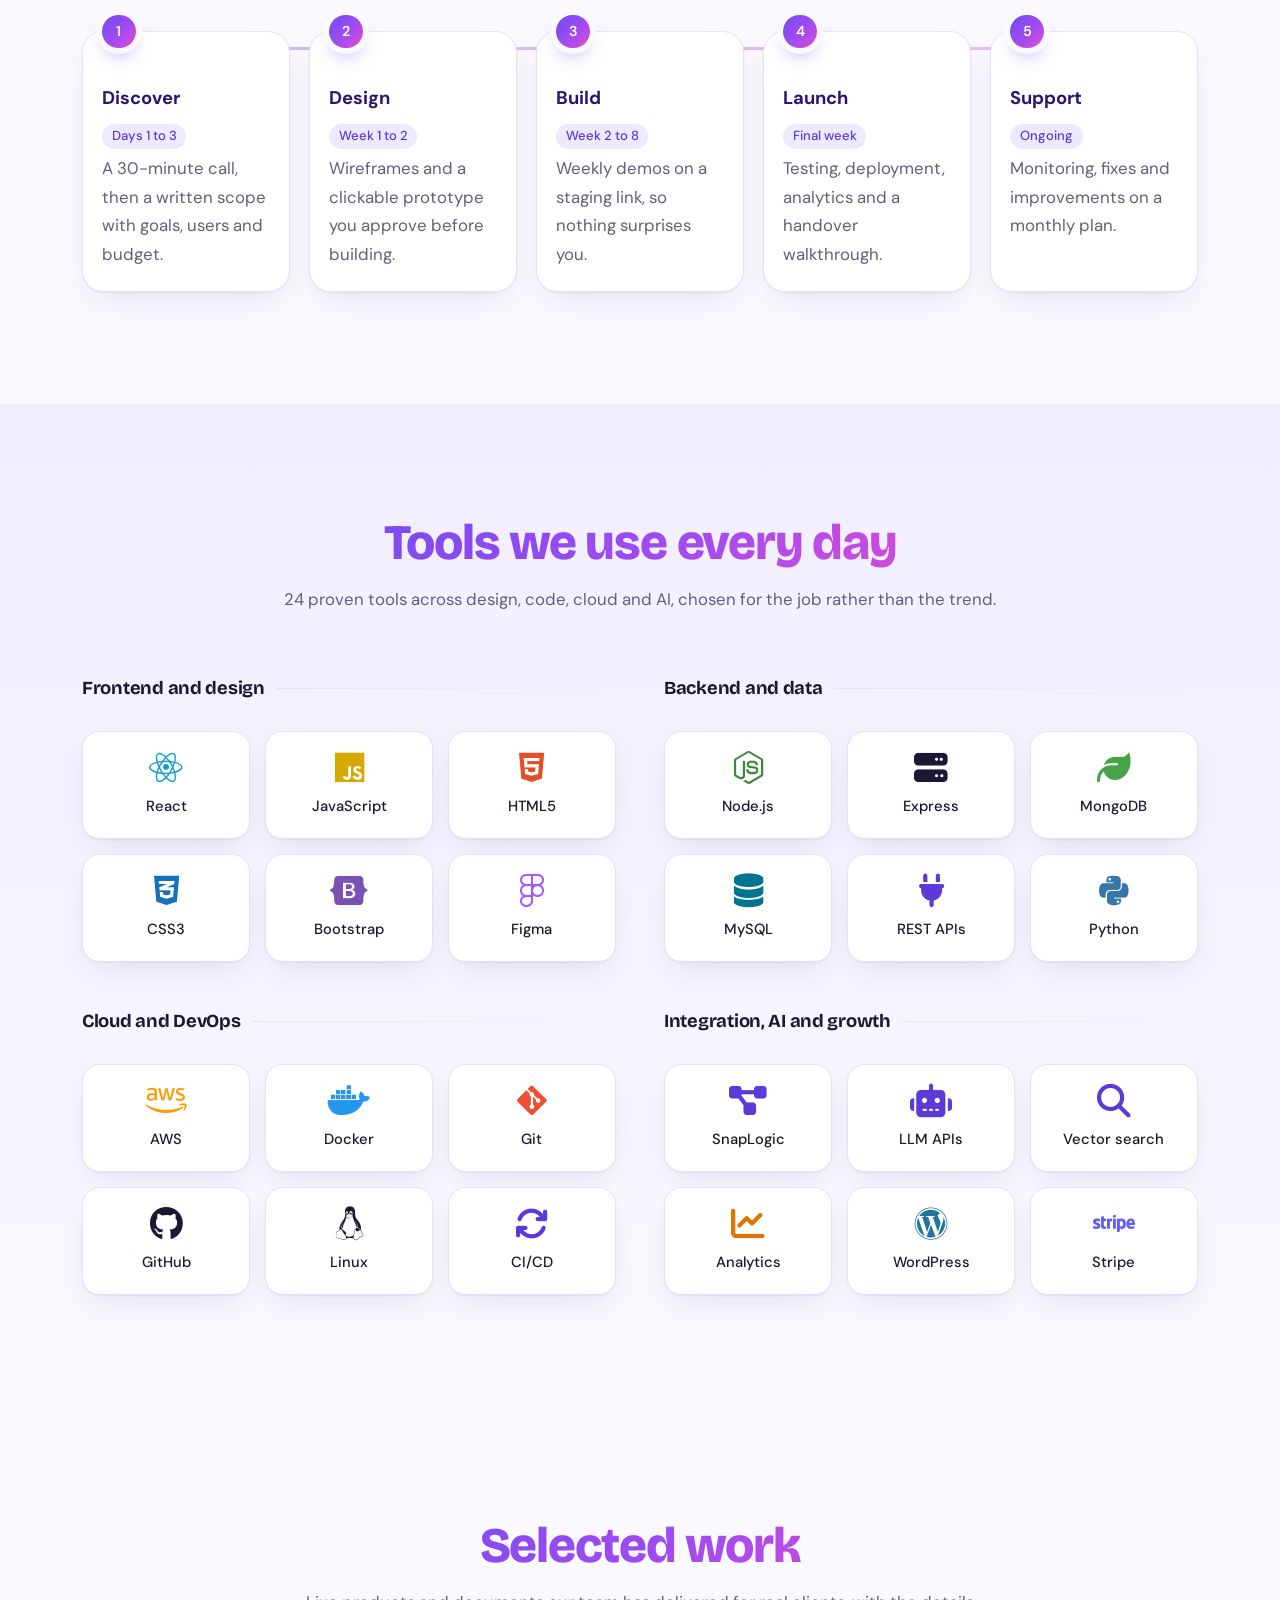
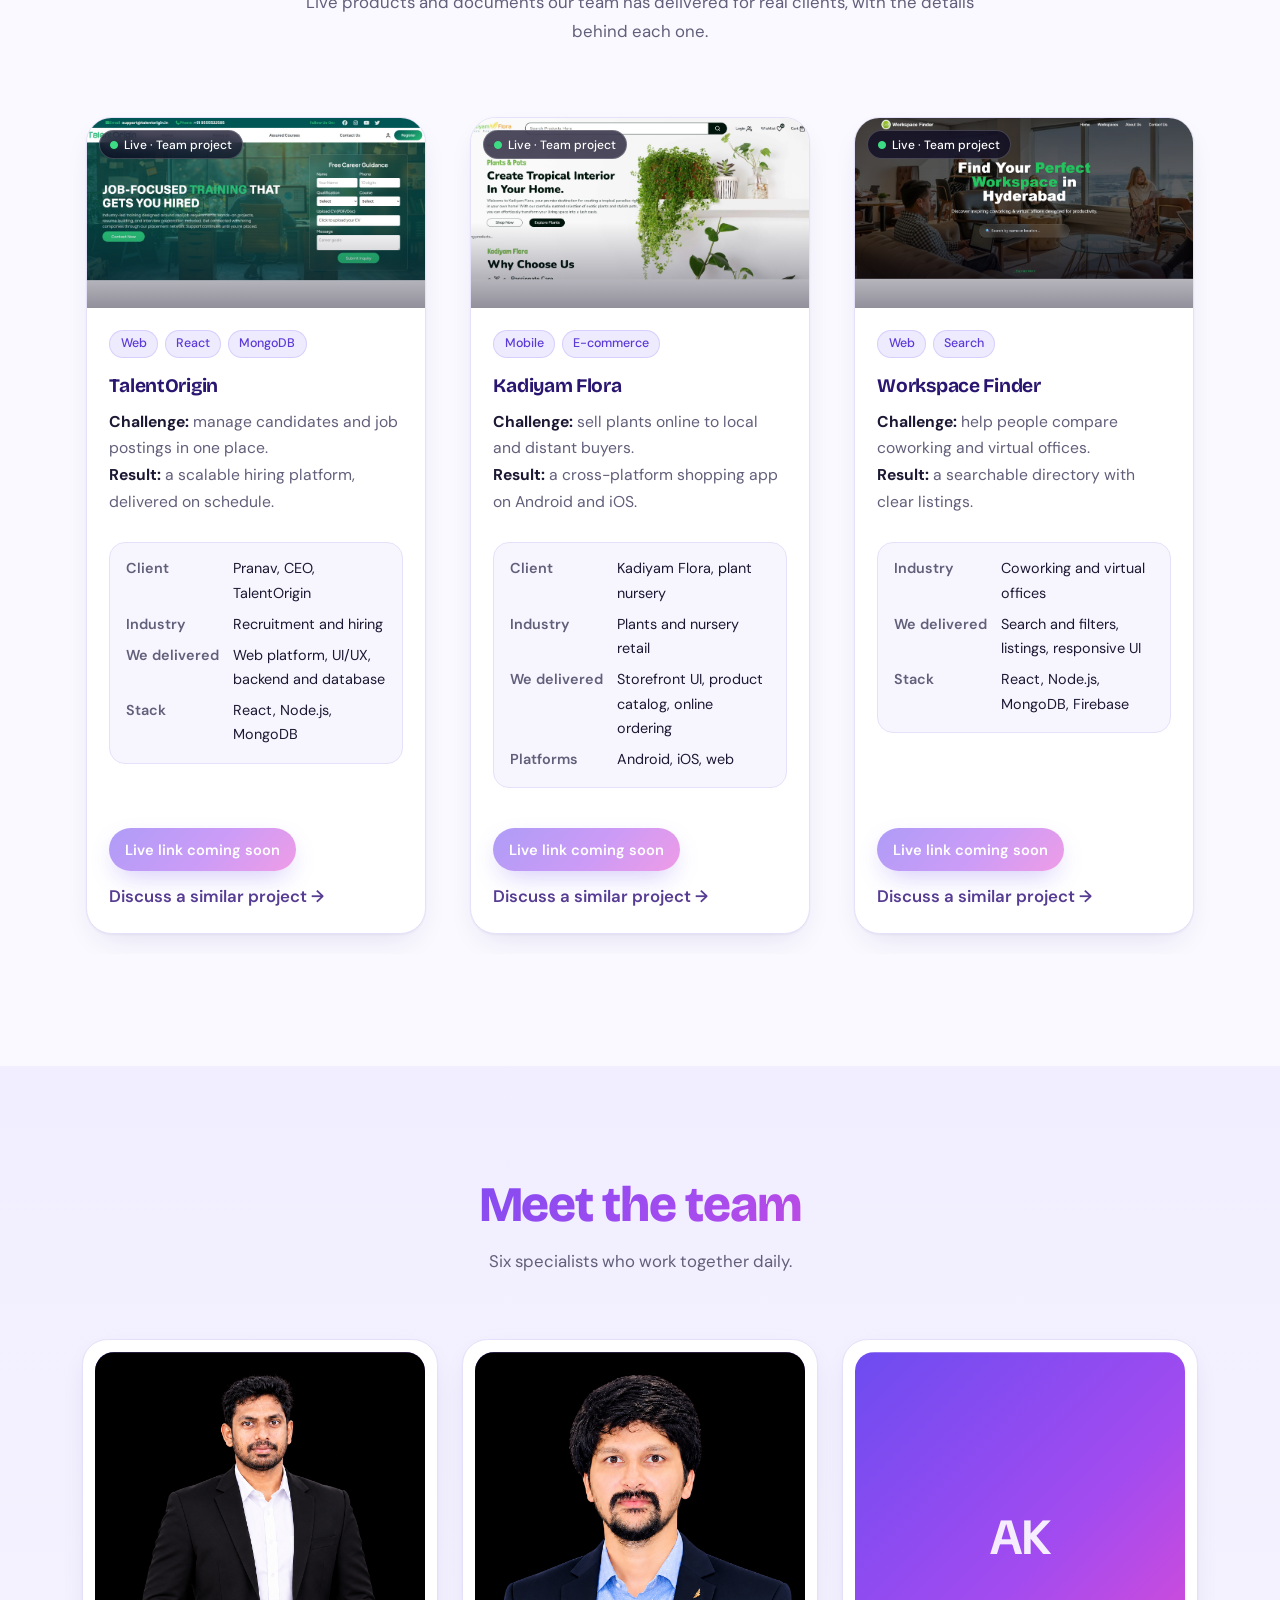
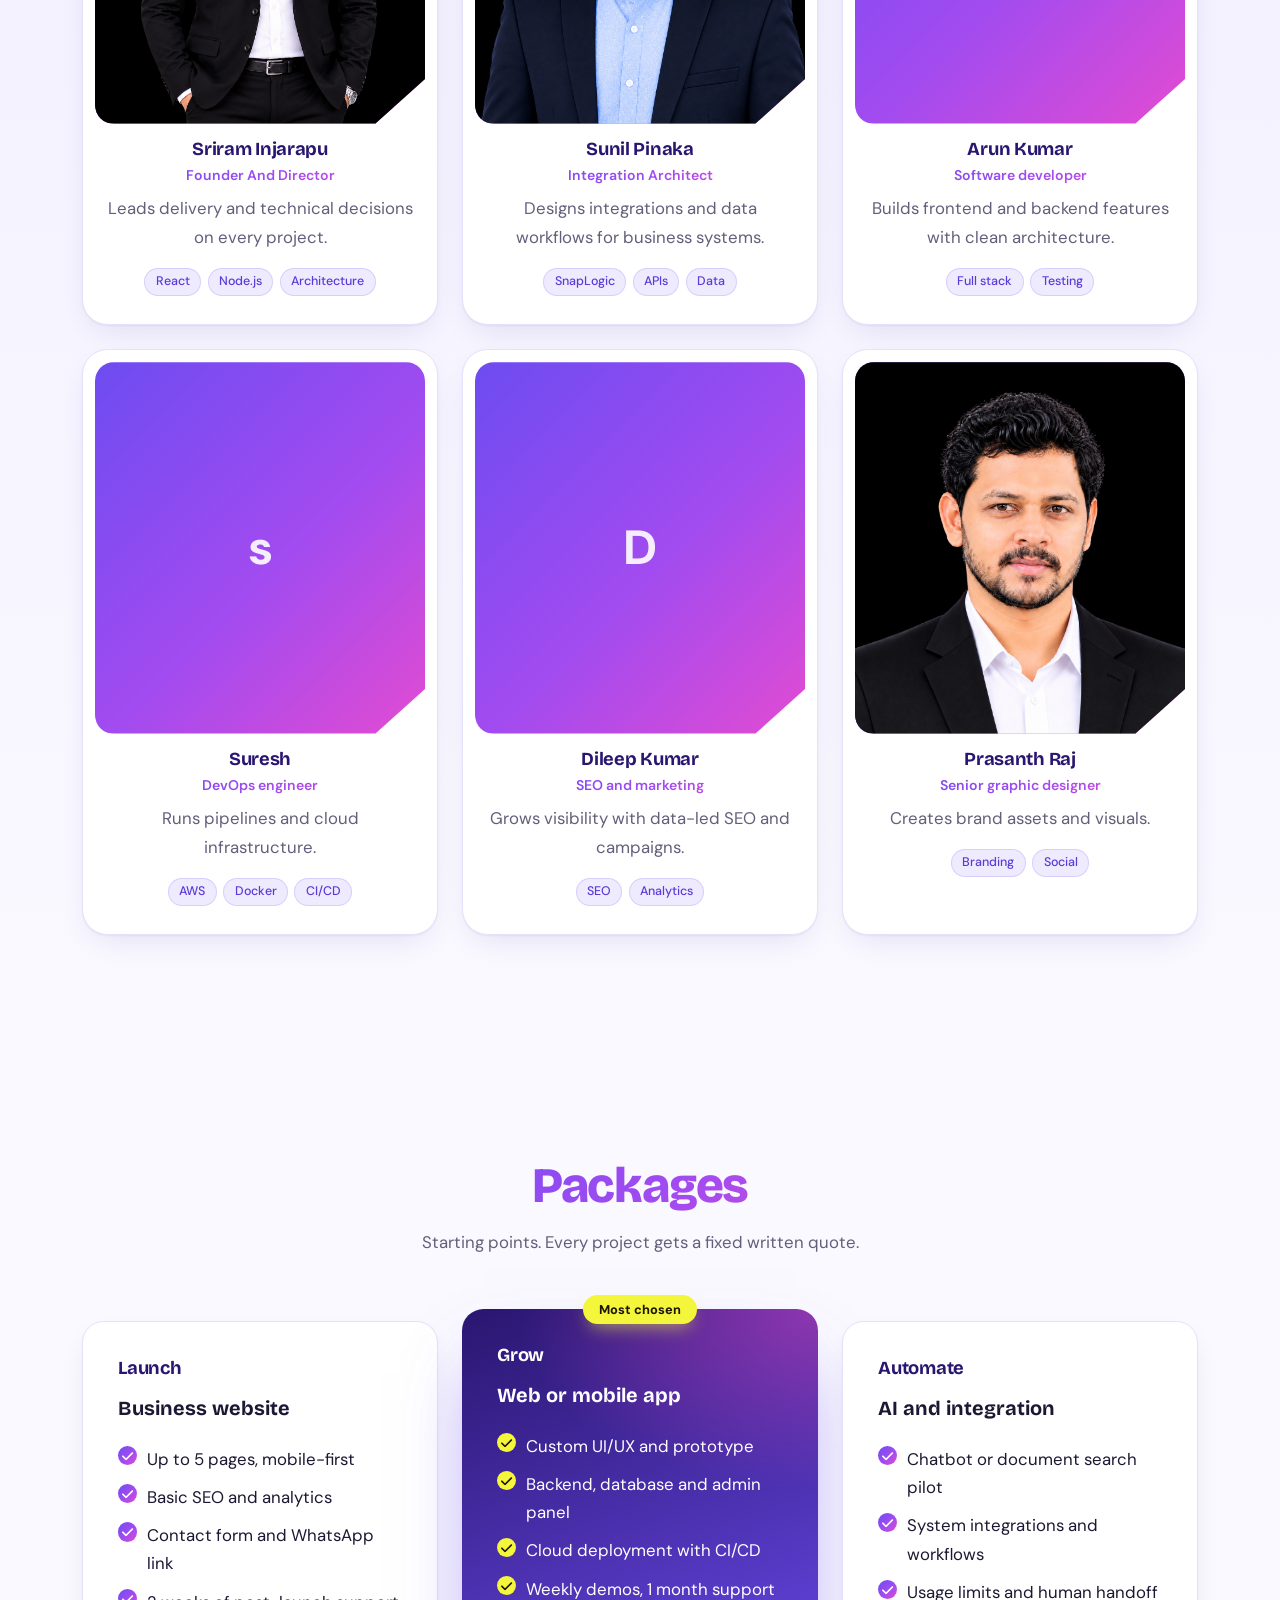
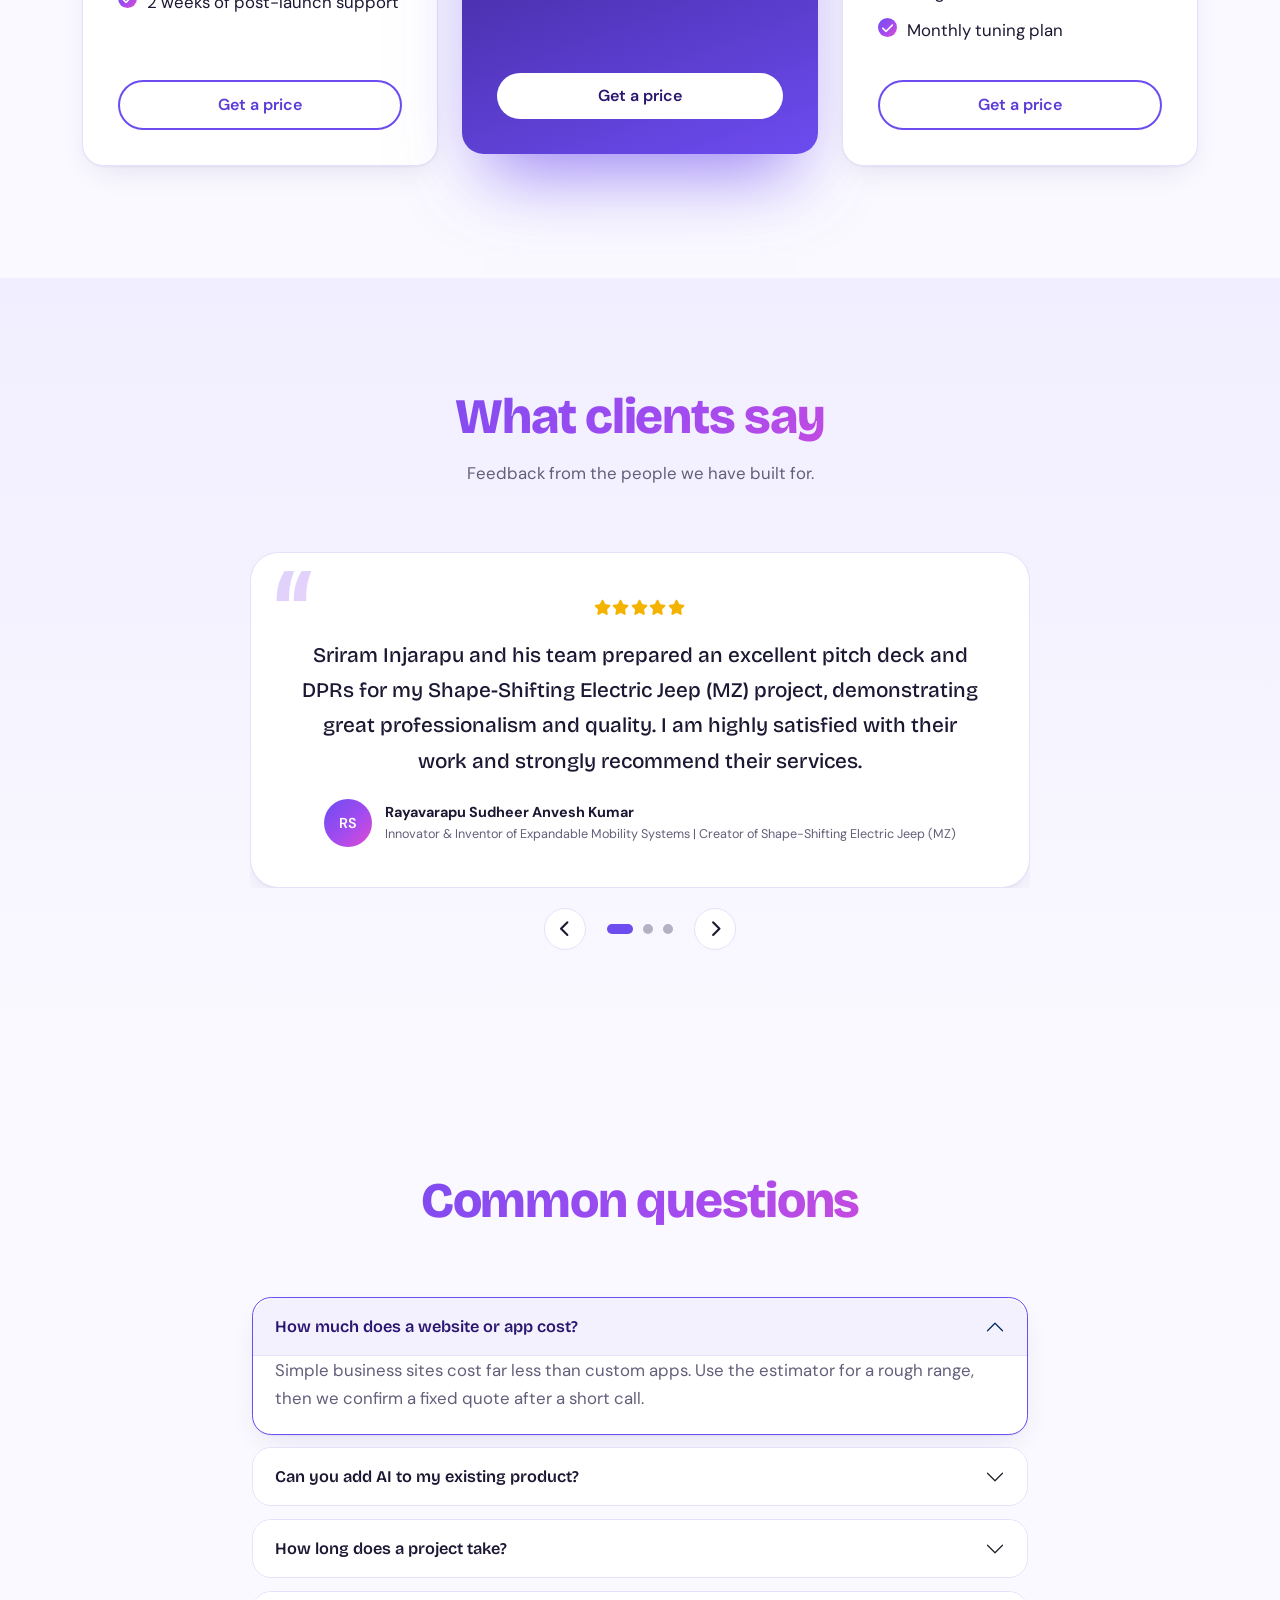
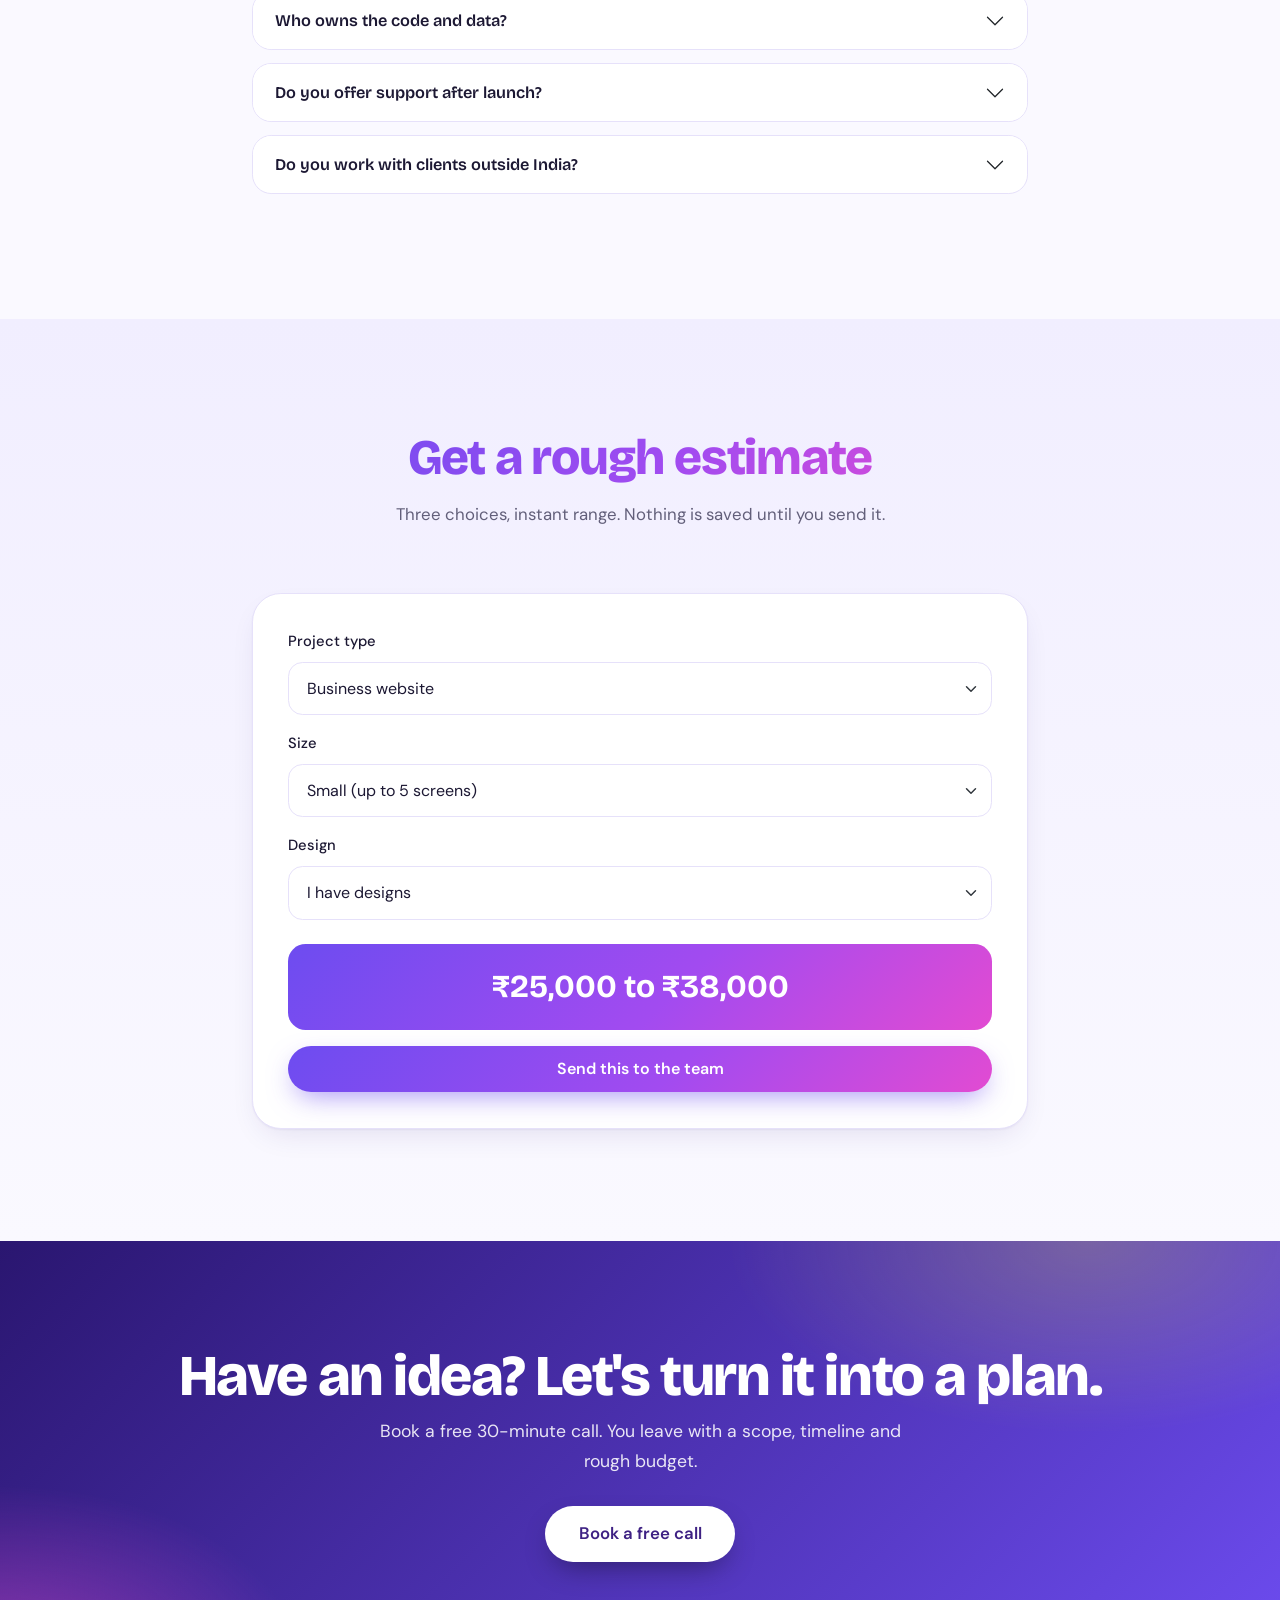
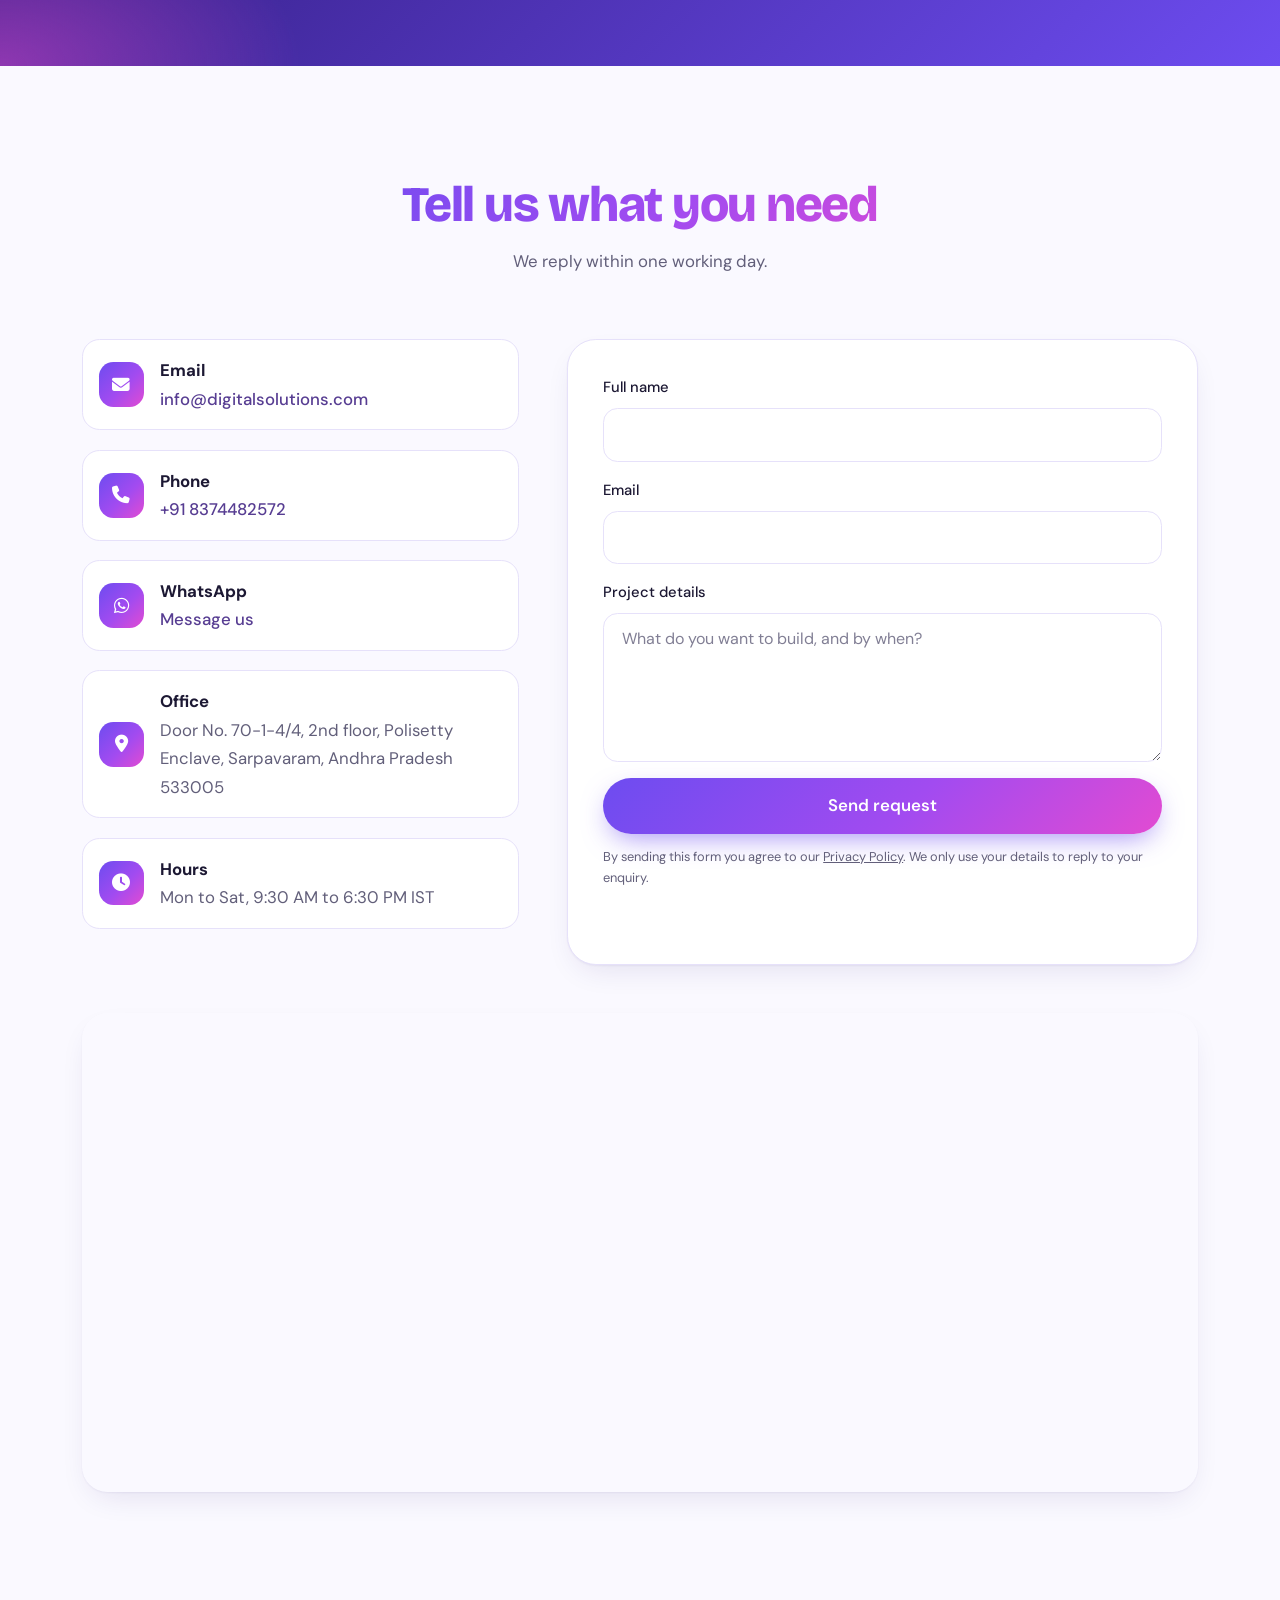
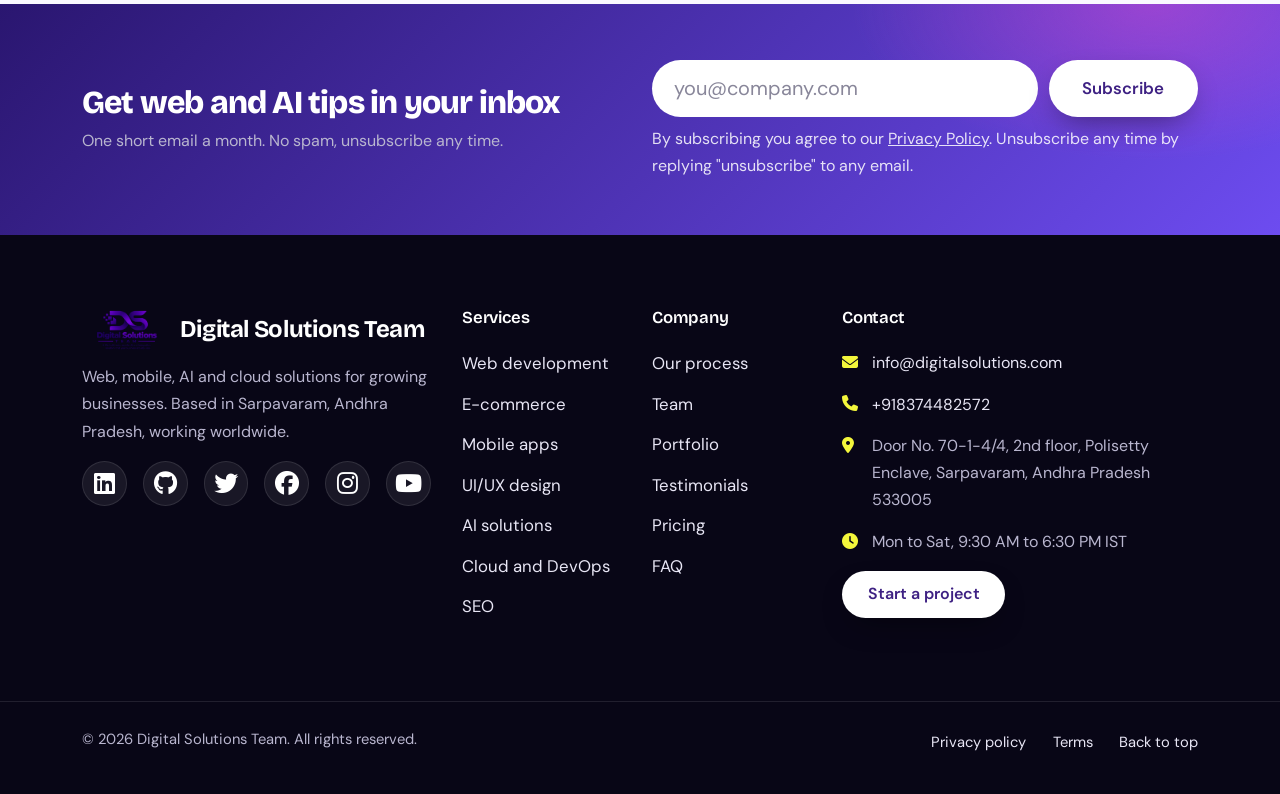
==== commit 0de366bf: "team profiles and contact detials were  updated" ====
--- a/index.html
+++ b/index.html
@@ -917,7 +917,7 @@
                 <div class="avatar">
                   <span aria-hidden="true">SP</span
                   ><img
-                    src="assets/images/team/sunil pinaka.png"
+                    src="assets/images/team/Sunil.png"
                     alt="Photo of Sunil Pinaka"
                     width="400"
                     height="400"
@@ -970,15 +970,15 @@
                 <div class="avatar">
                   <span aria-hidden="true">s</span
                   ><img
-                    src="assets/images/team/Srikanth.png"
-                    alt="Photo of srikanth"
+                    src="assets/images/team/suresh.jpg"
+                    alt="Photo of Suresh"
                     width="400"
                     height="400"
                     loading="lazy"
                   />
                 </div>
                 <div class="team-body">
-                  <h3>Srikanth</h3>
+                  <h3>Suresh</h3>
                   <p class="role">DevOps engineer</p>
                   <p>Runs pipelines and cloud infrastructure.</p>
                   <ul class="tags center">
@@ -994,8 +994,8 @@
                 <div class="avatar">
                   <span aria-hidden="true">D</span
                   ><img
-                    src="assets/images/team/dilip.jpg"
-                    alt="Photo of Dilip"
+                    src="assets/images/team/Dileep.jpg"
+                    alt="Photo of Dileep Kumar"
                     width="400"
                     height="400"
                     loading="lazy"
@@ -1017,7 +1017,7 @@
                 <div class="avatar">
                   <span aria-hidden="true">PR</span
                   ><img
-                    src="assets/images/team/prasanth.jpeg"
+                    src="assets/images/team/Prasanth.png"
                     alt="Photo of Prasanth Raj"
                     width="400"
                     height="400"
@@ -1452,7 +1452,7 @@
                 <li>
                   <i class="fas fa-phone"></i>
                   <div>
-                    <b>Phone</b><a href="tel:+15551234567">+1 (555) 123-4567</a>
+                    <b>Phone</b><a href="tel:+91 8374482572">+91 8374482572</a>
                   </div>
                 </li>
                 <li>
@@ -1460,7 +1460,7 @@
                   <div>
                     <b>WhatsApp</b
                     ><a
-                      href="https://wa.me/15551234567"
+                      href="https://wa.me/918374482572"
                       target="_blank"
                       rel="noopener noreferrer"
                       >Message us</a
@@ -1683,7 +1683,7 @@
               </p>
               <p>
                 <i class="fas fa-phone"></i>
-                <a class="footer-link" href="tel:+918374482572"
+                <a class="footer-link" href="tel:+91 8374482572"
                   >+918374482572</a
                 >
               </p>
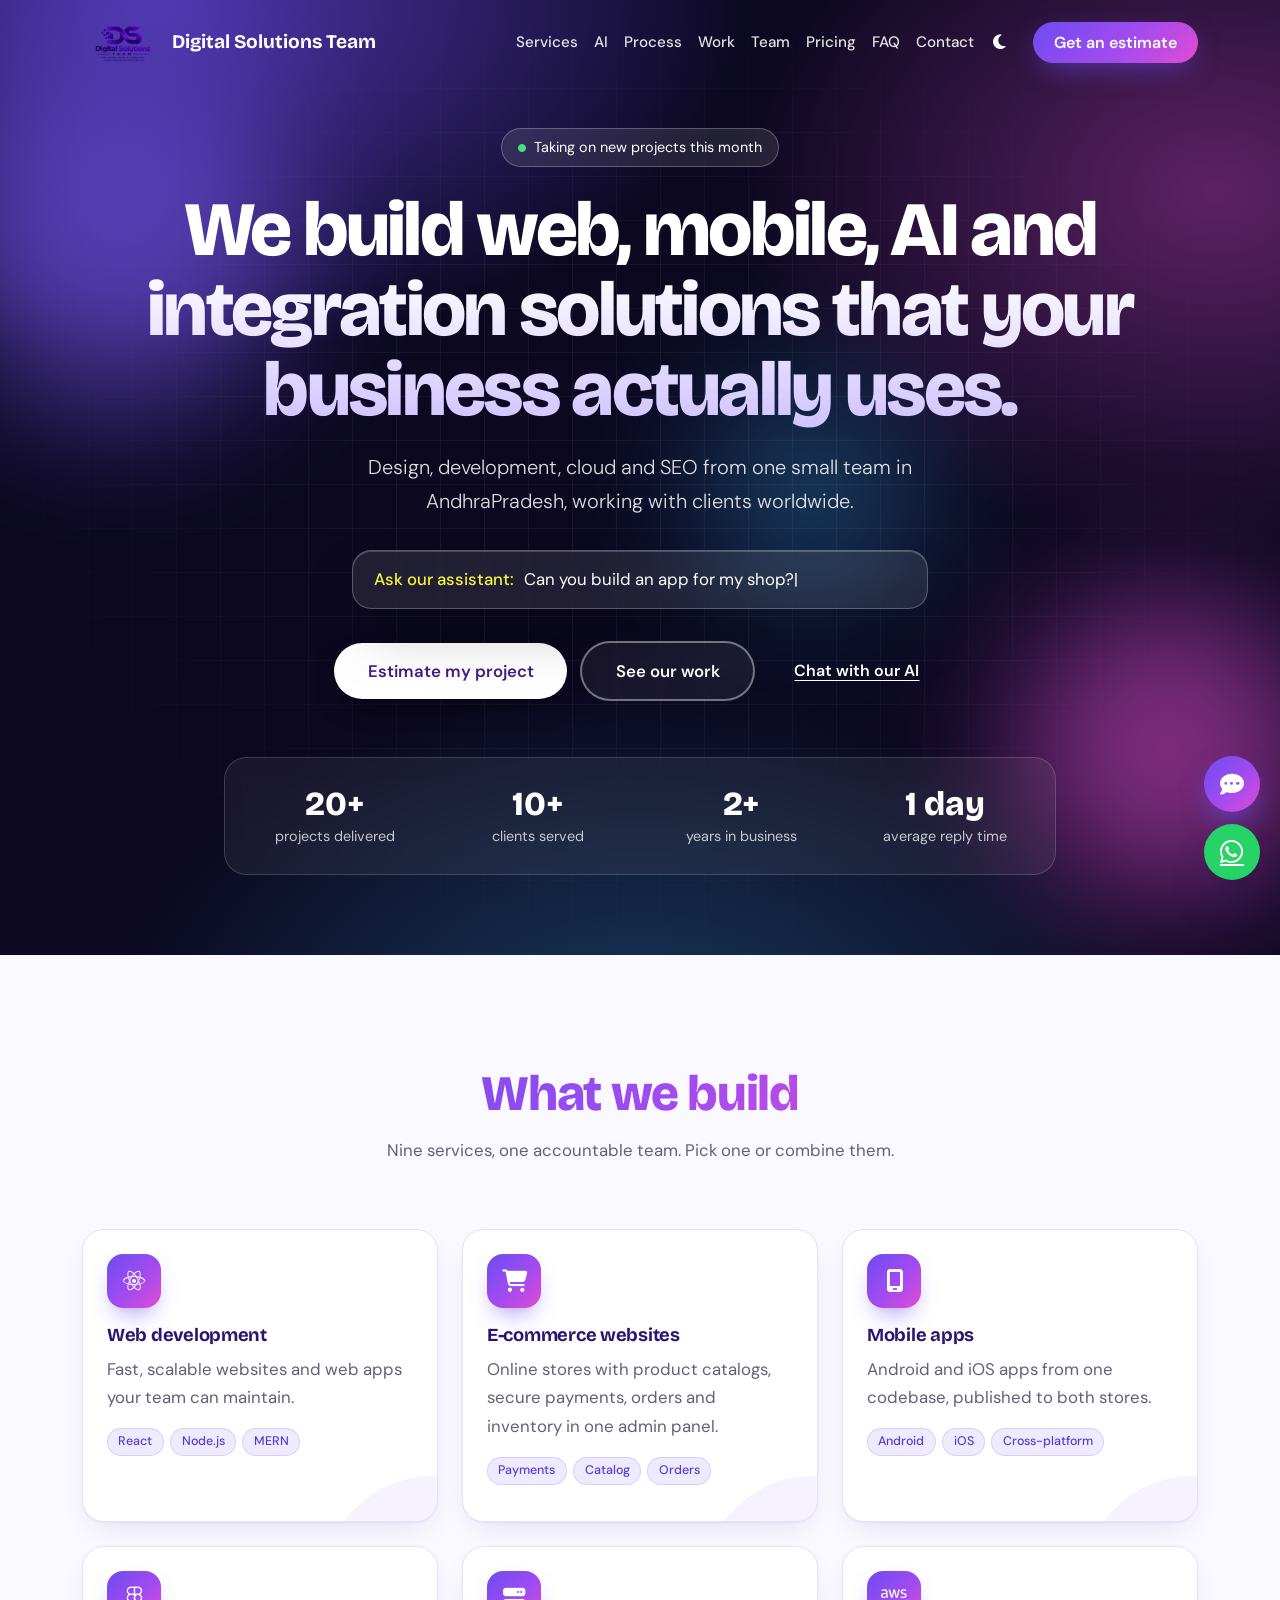
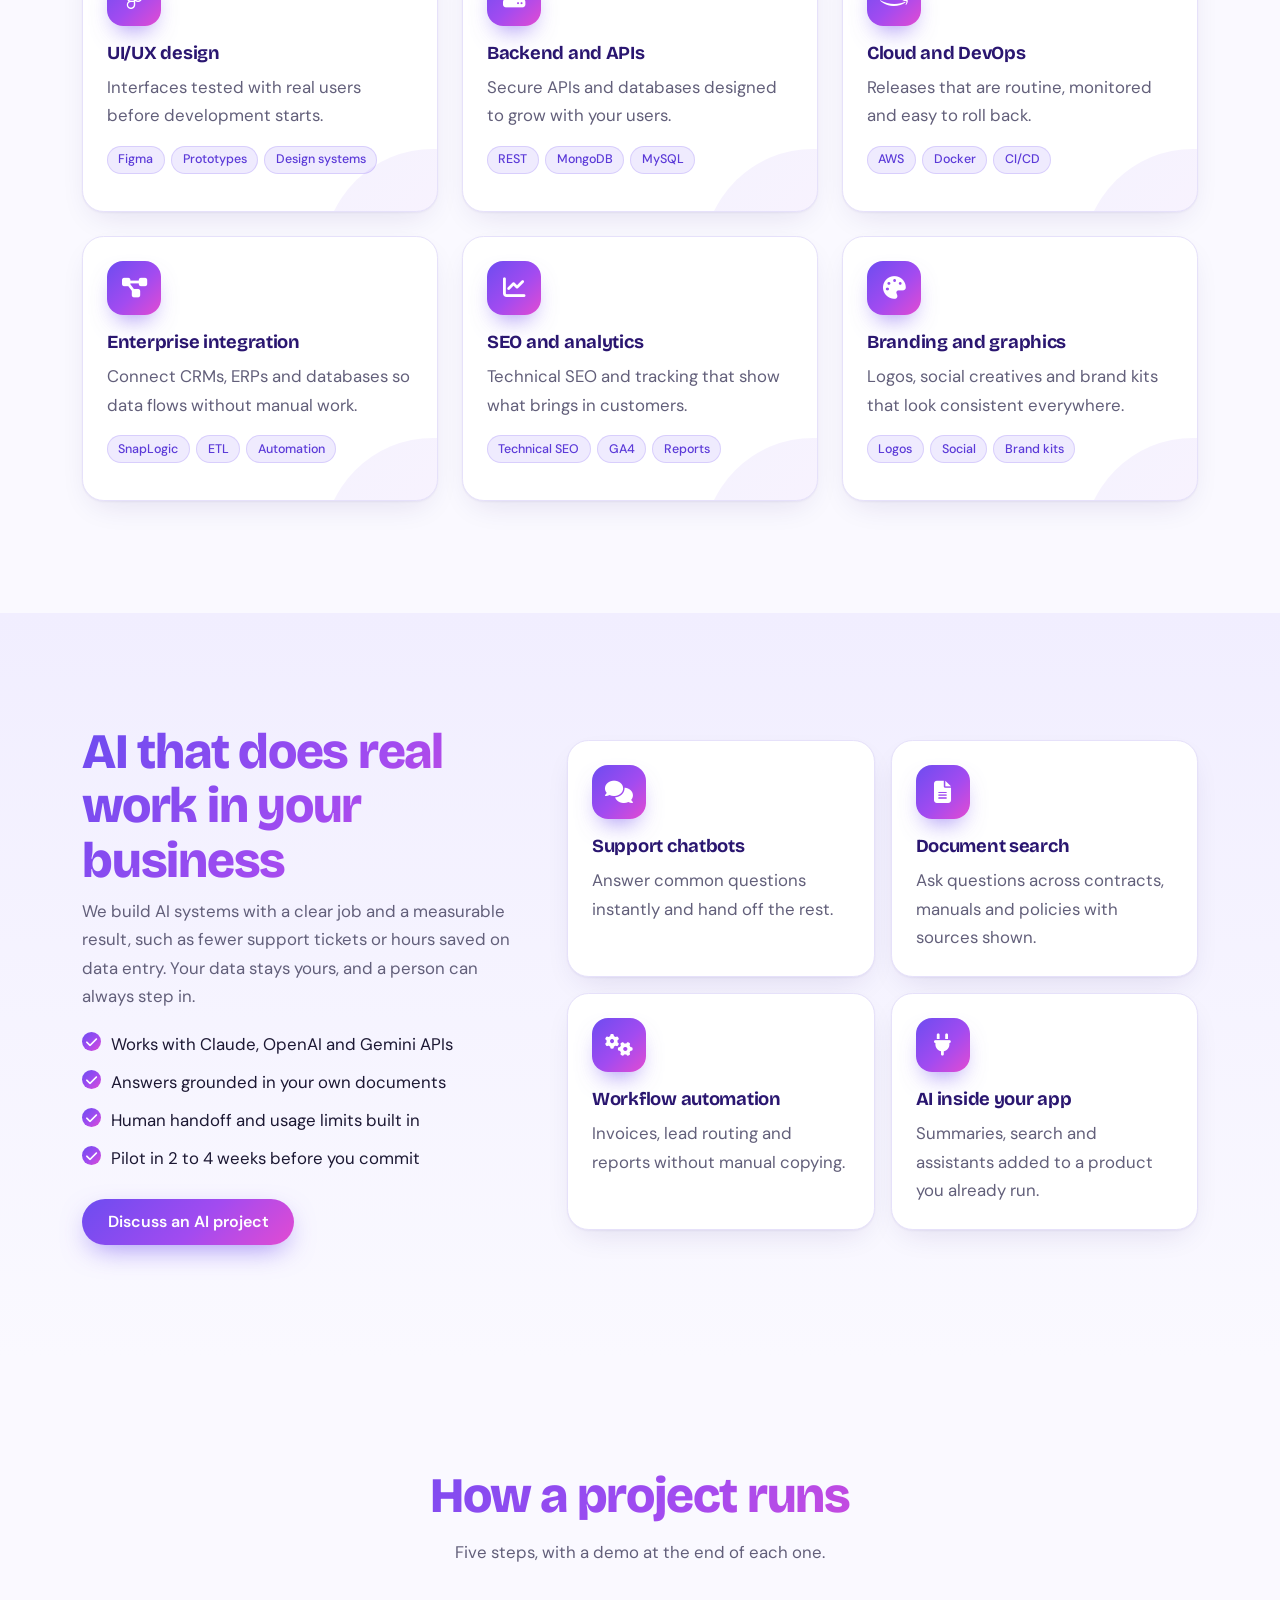
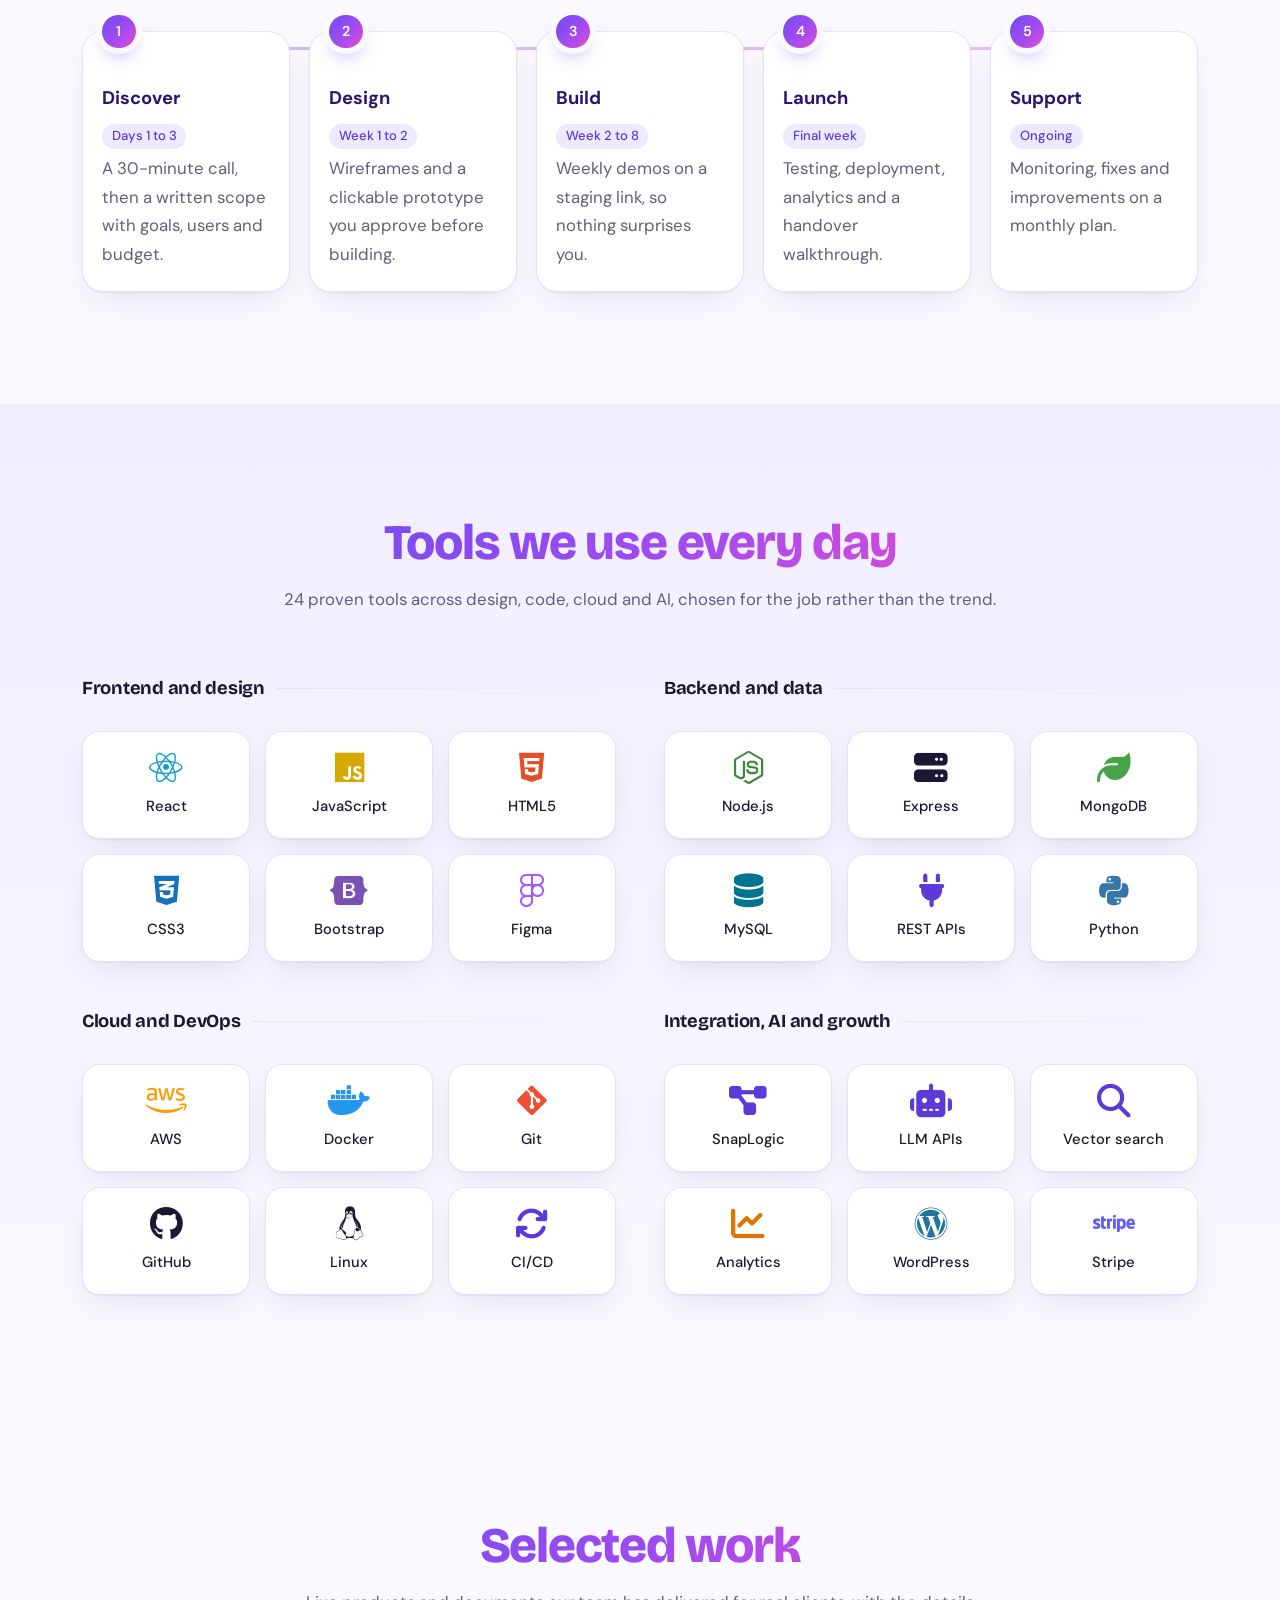
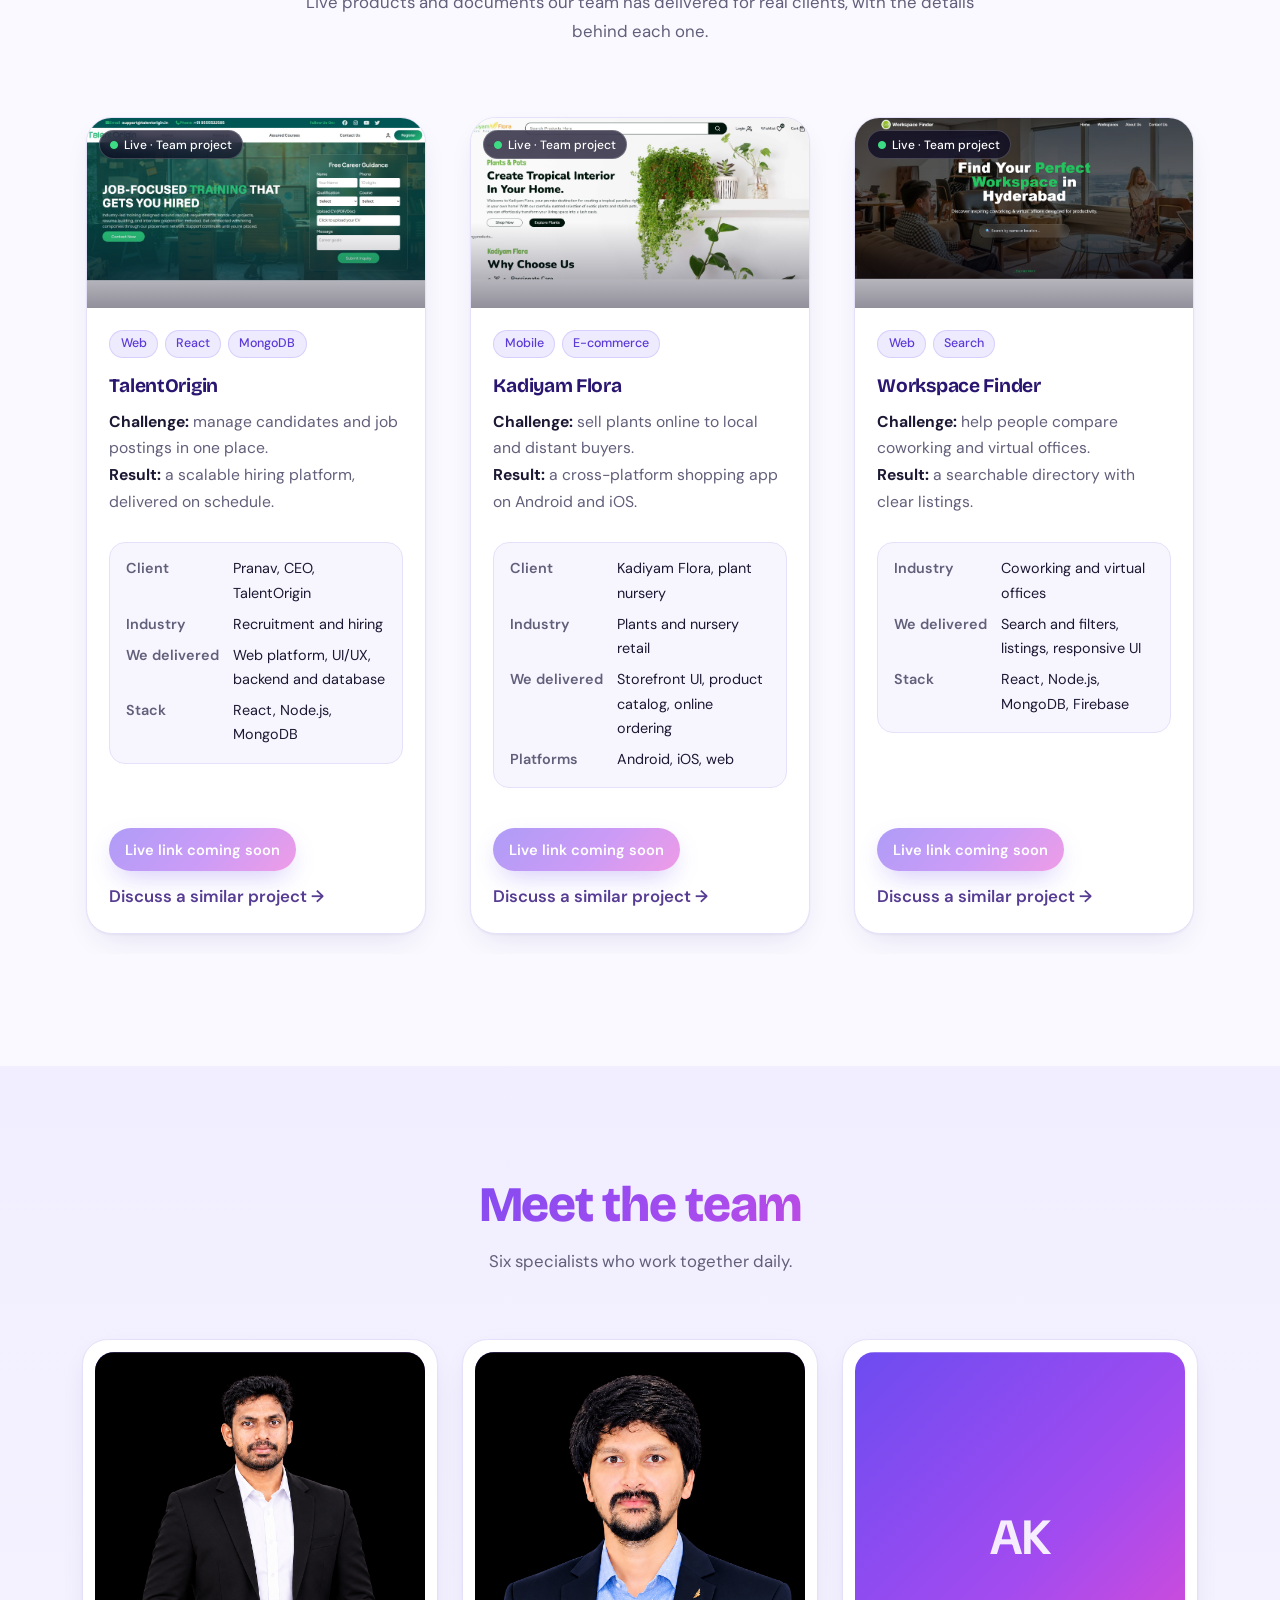
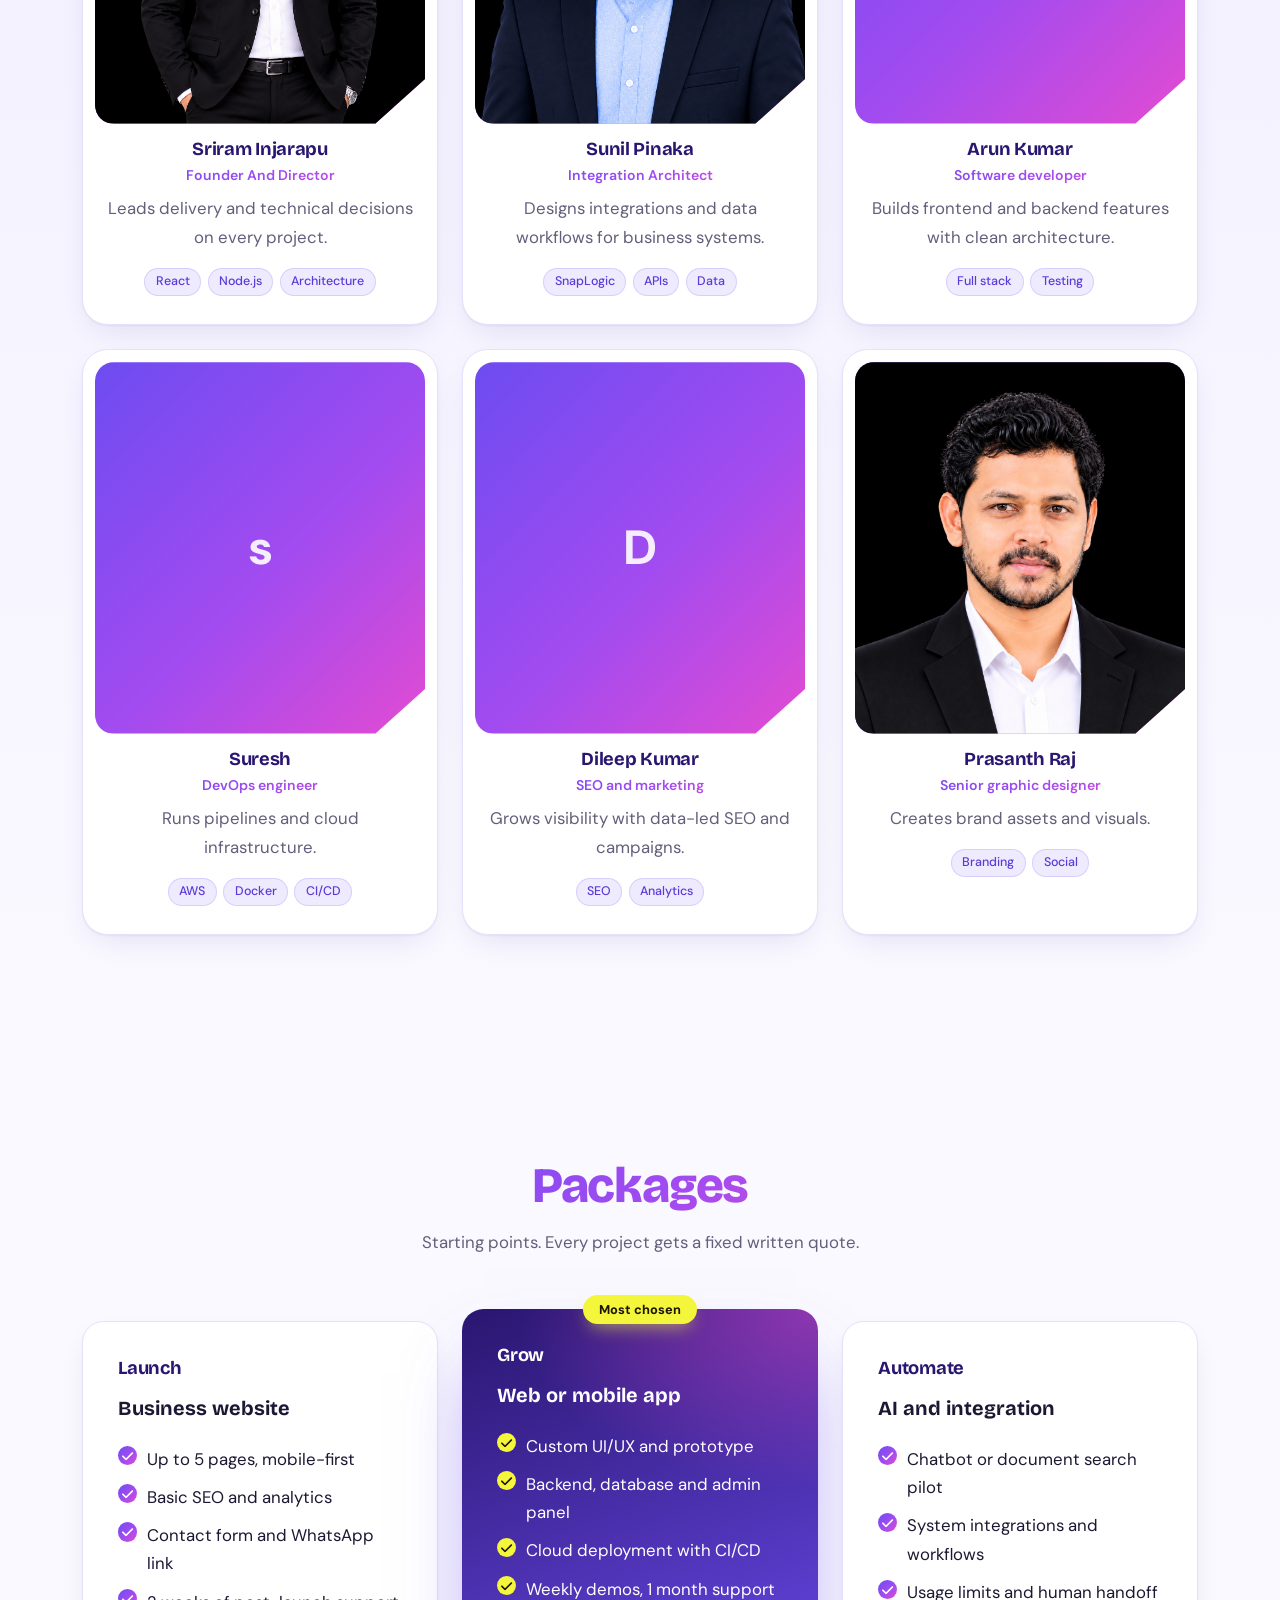
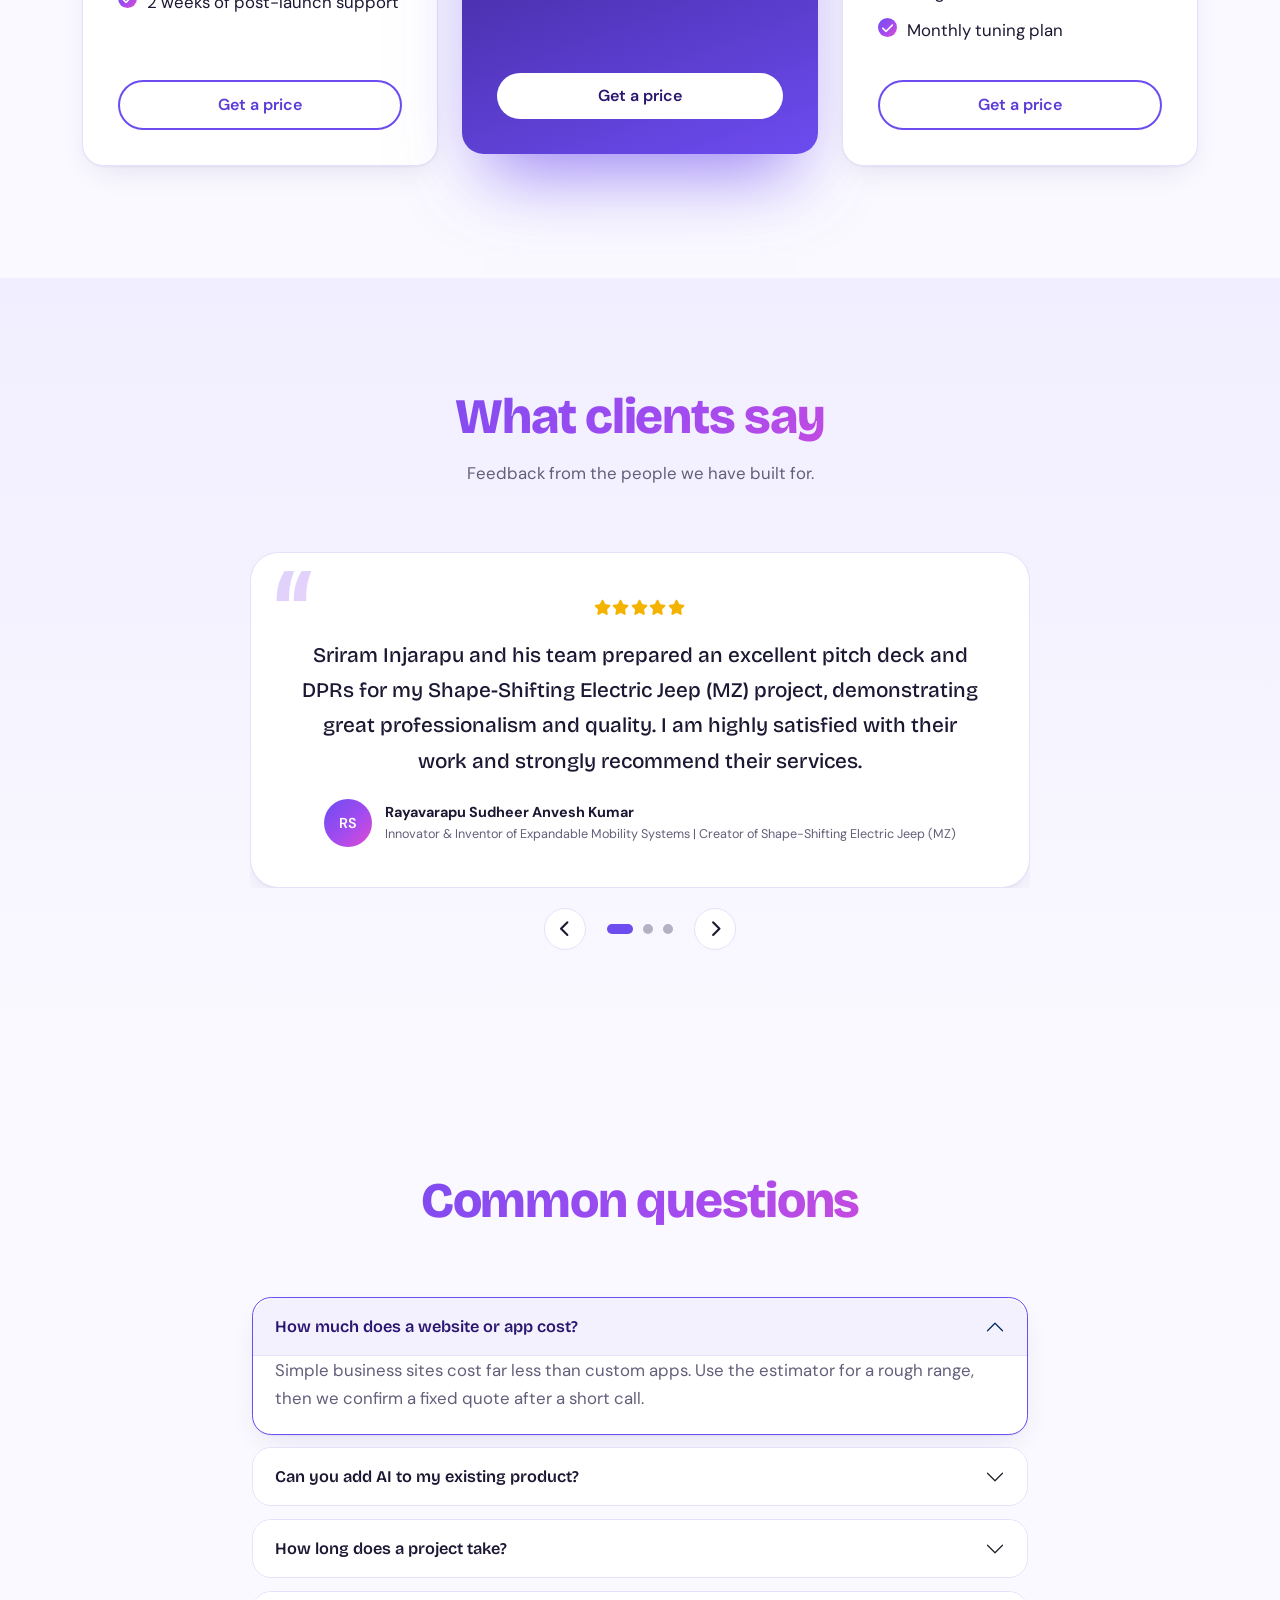
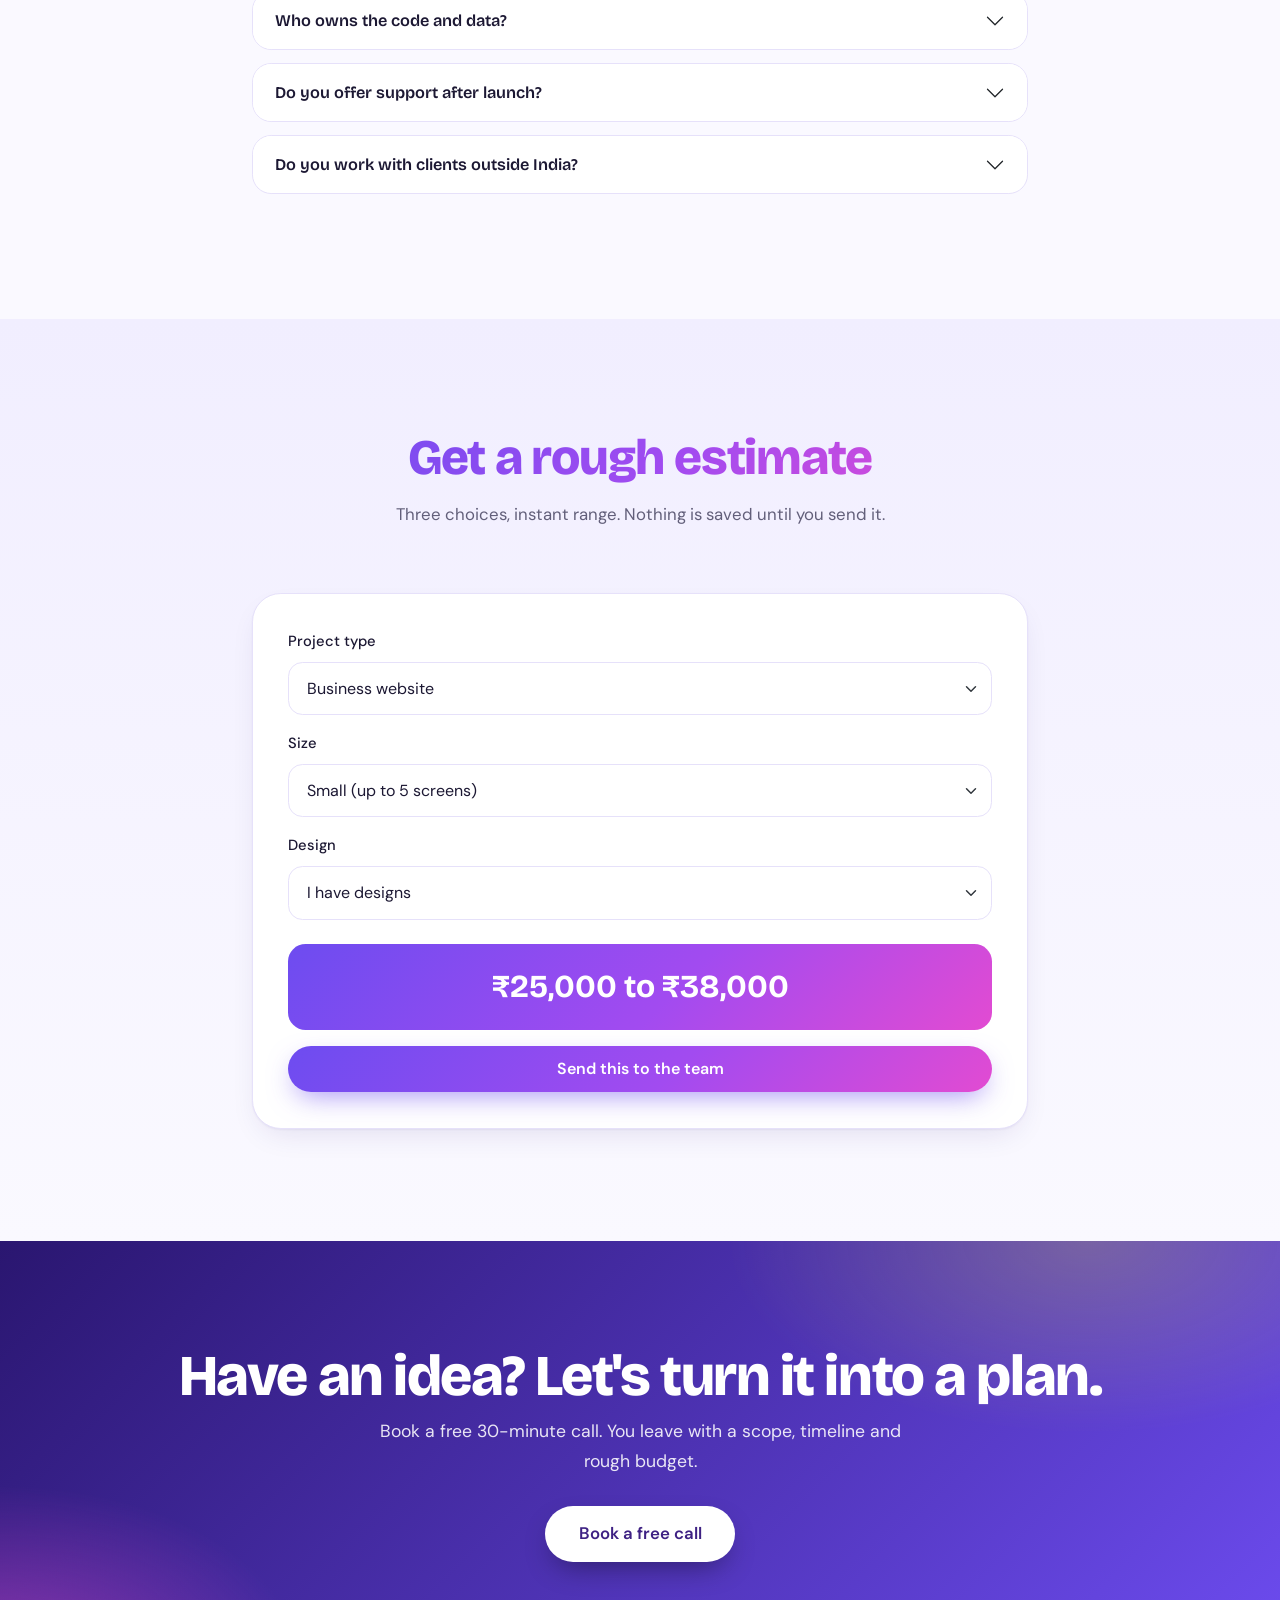
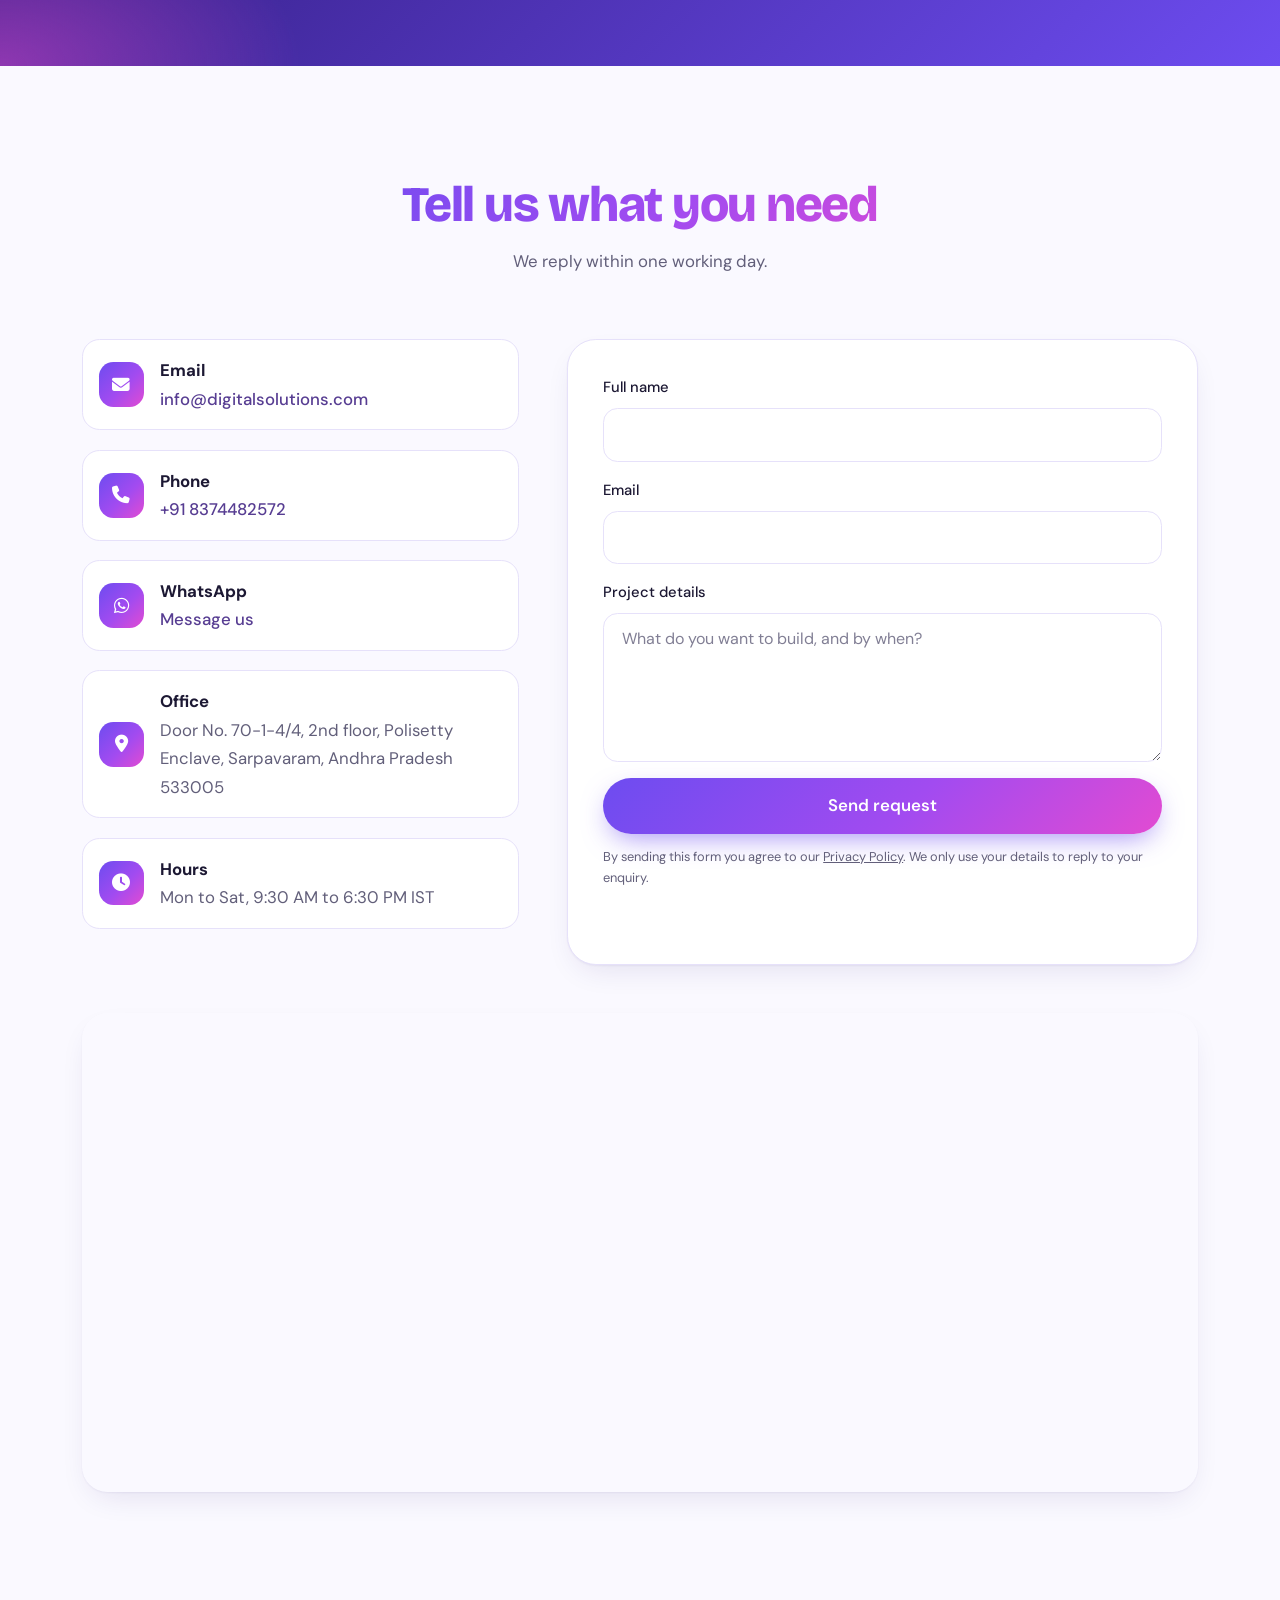
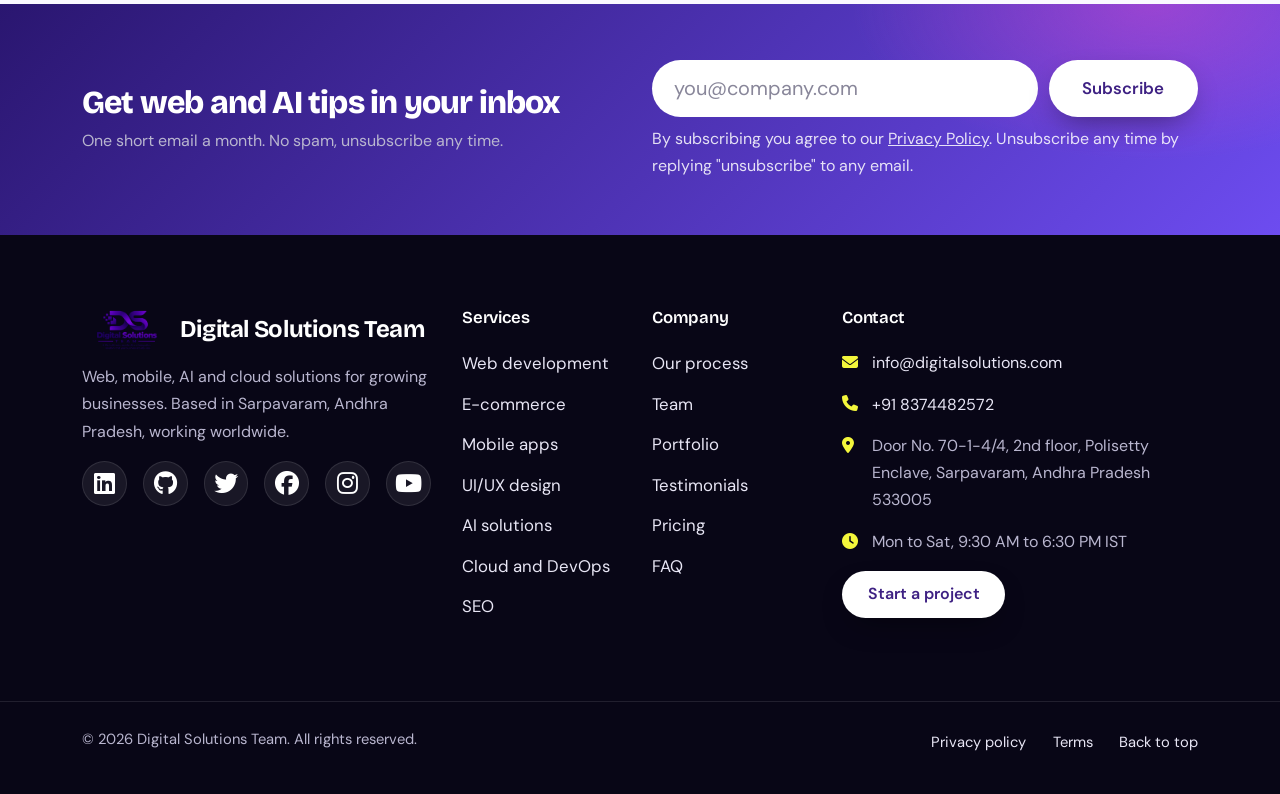
==== commit b93bb572: "hero section is updated" ====
--- a/index.html
+++ b/index.html
@@ -226,8 +226,8 @@
             business actually uses.
           </h1>
           <p class="lead">
-            Design, development, cloud and SEO from one small team in Andhra
-            Pradesh, working with clients worldwide.
+            Design, development, cloud and SEO from one small team in AndhraPradesh,
+            working with clients worldwide.
           </p>
           <div class="hero-demo" aria-hidden="true">
             <span class="prompt">Ask our assistant:</span>
@@ -1684,7 +1684,7 @@
               <p>
                 <i class="fas fa-phone"></i>
                 <a class="footer-link" href="tel:+91 8374482572"
-                  >+918374482572</a
+                  >+91 8374482572</a
                 >
               </p>
               <p>
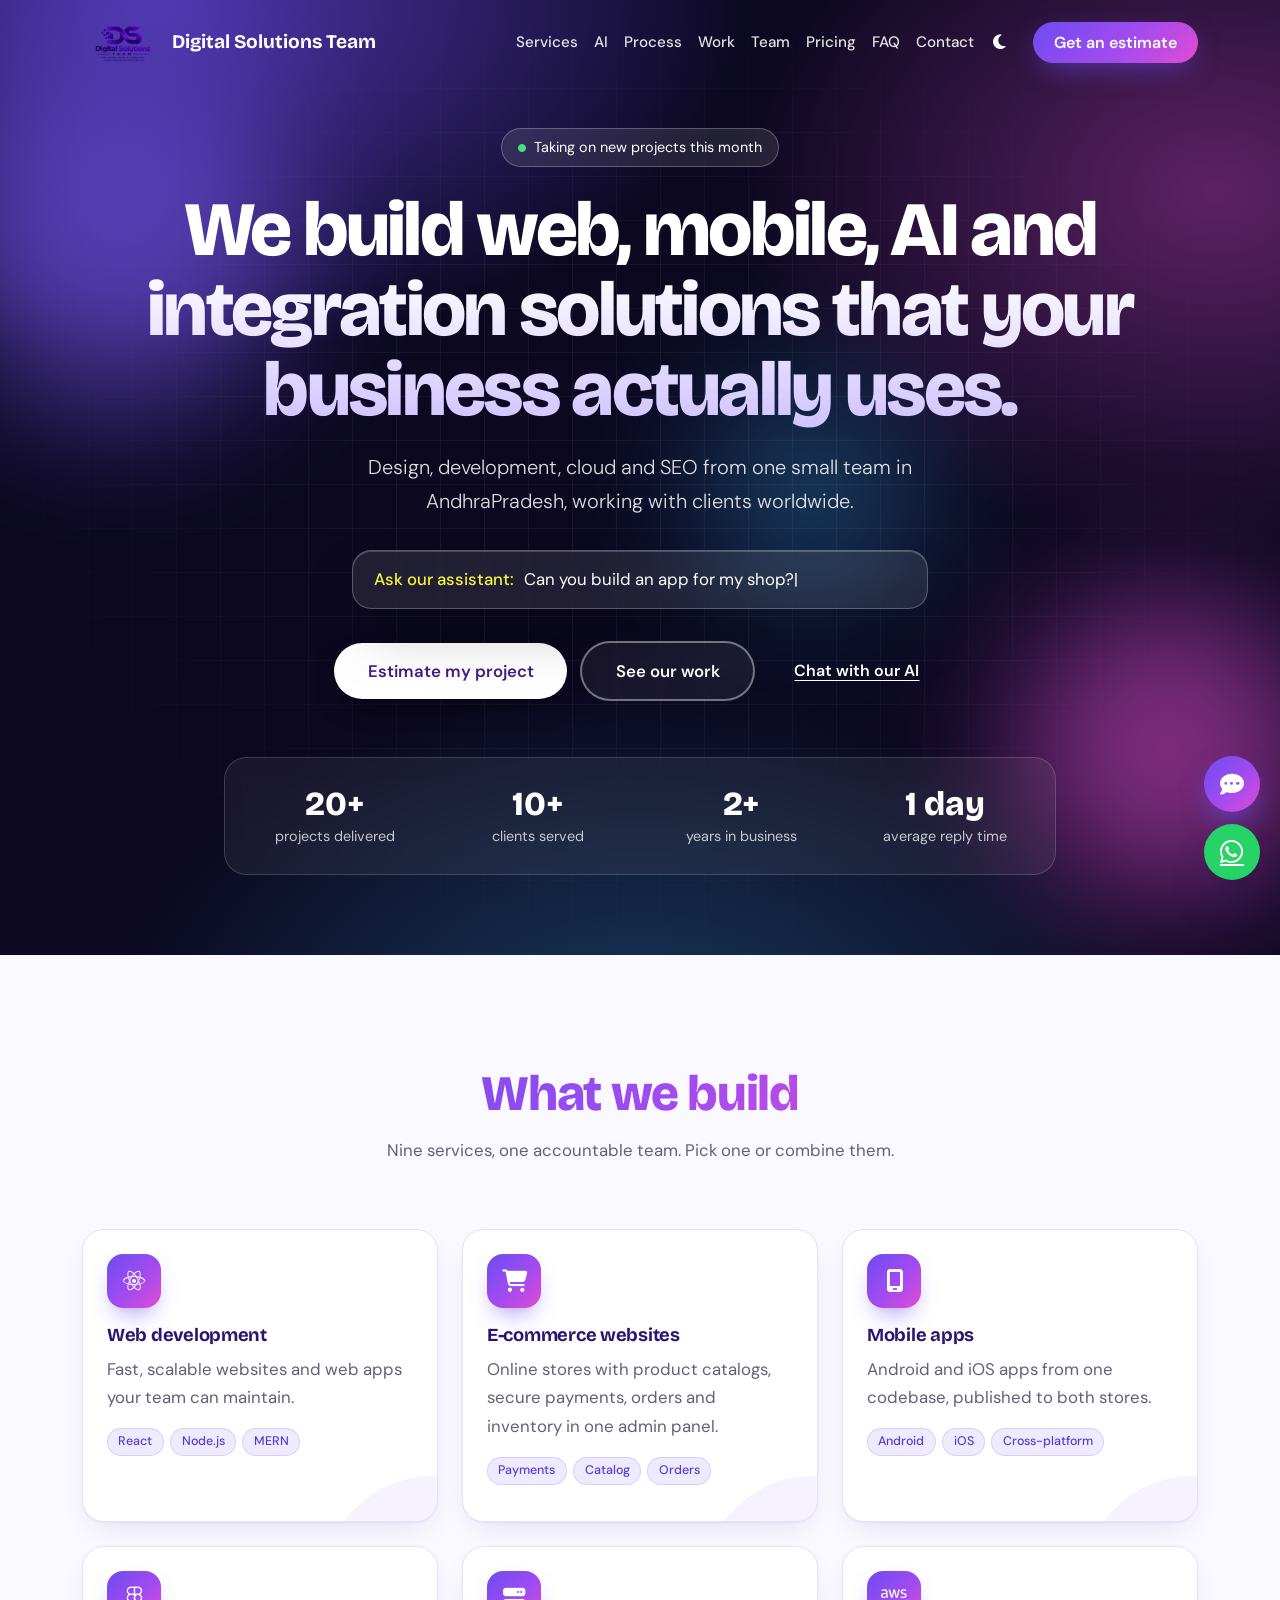
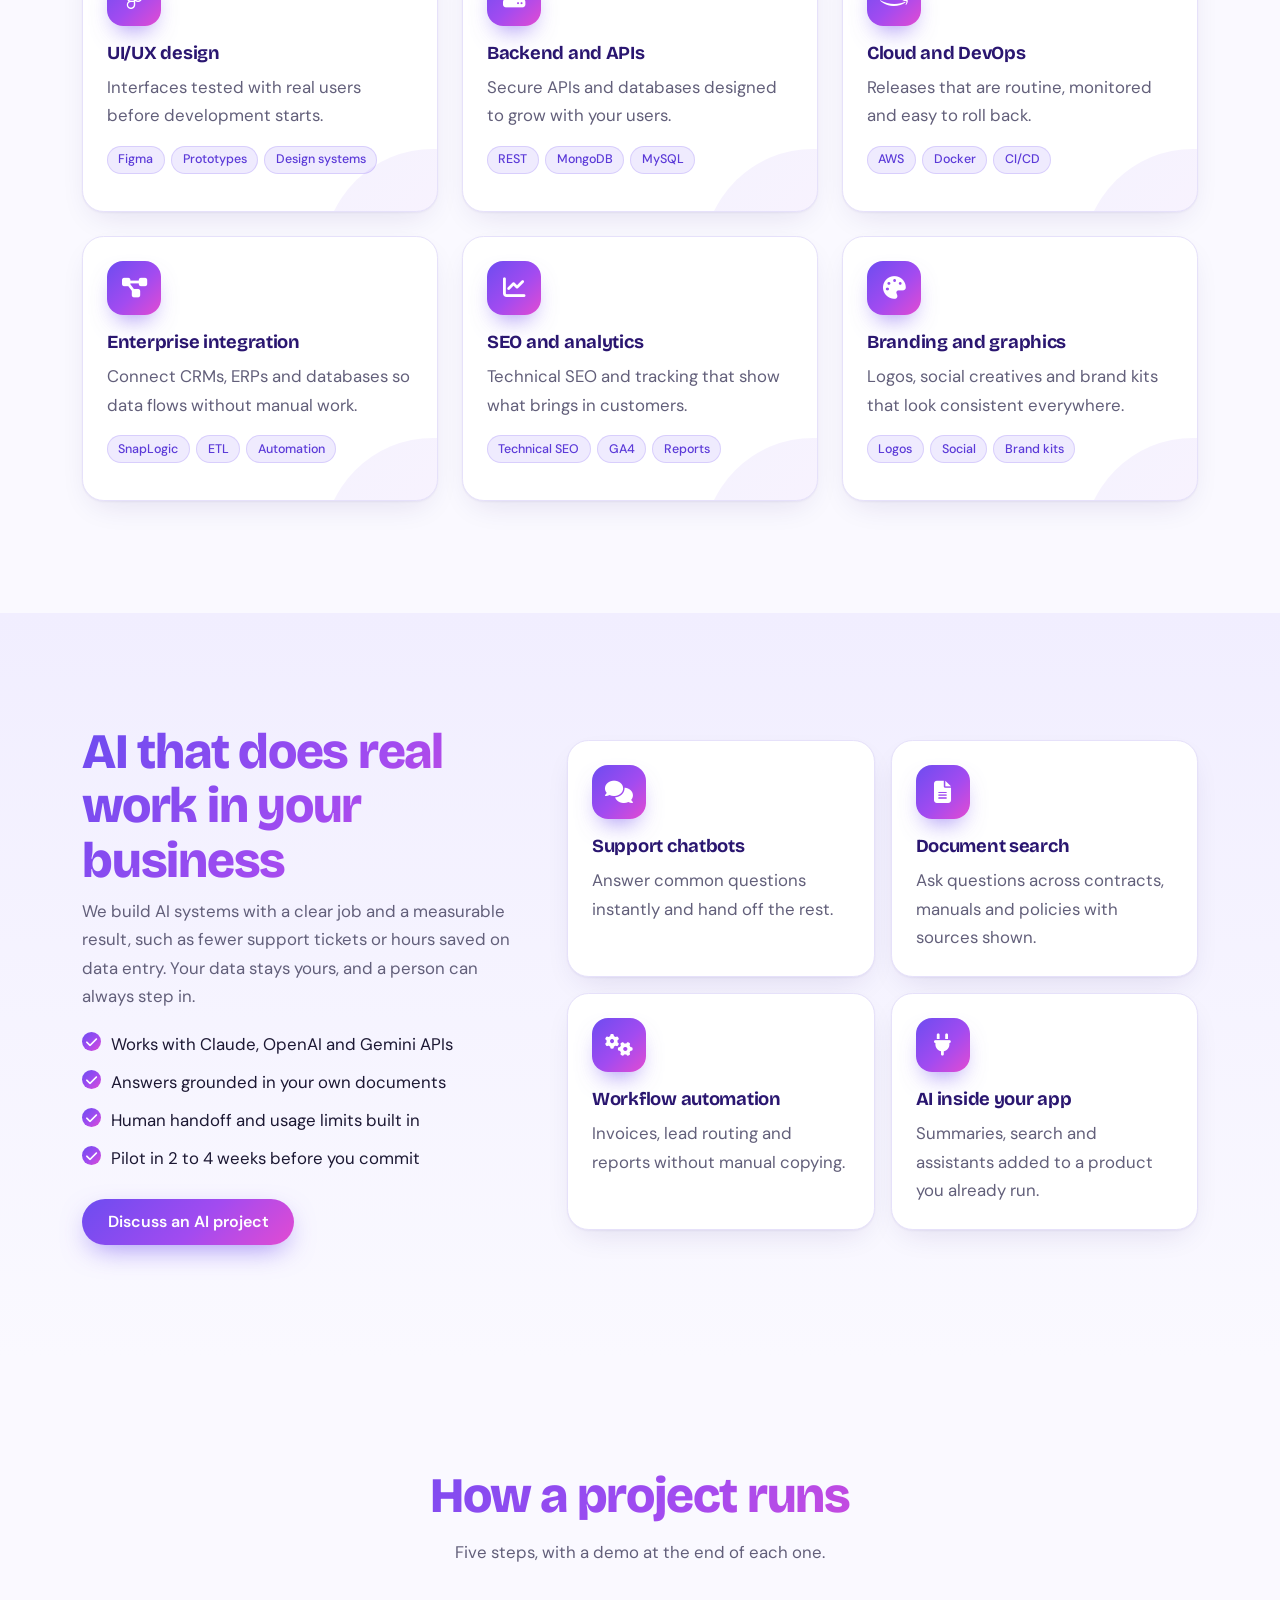
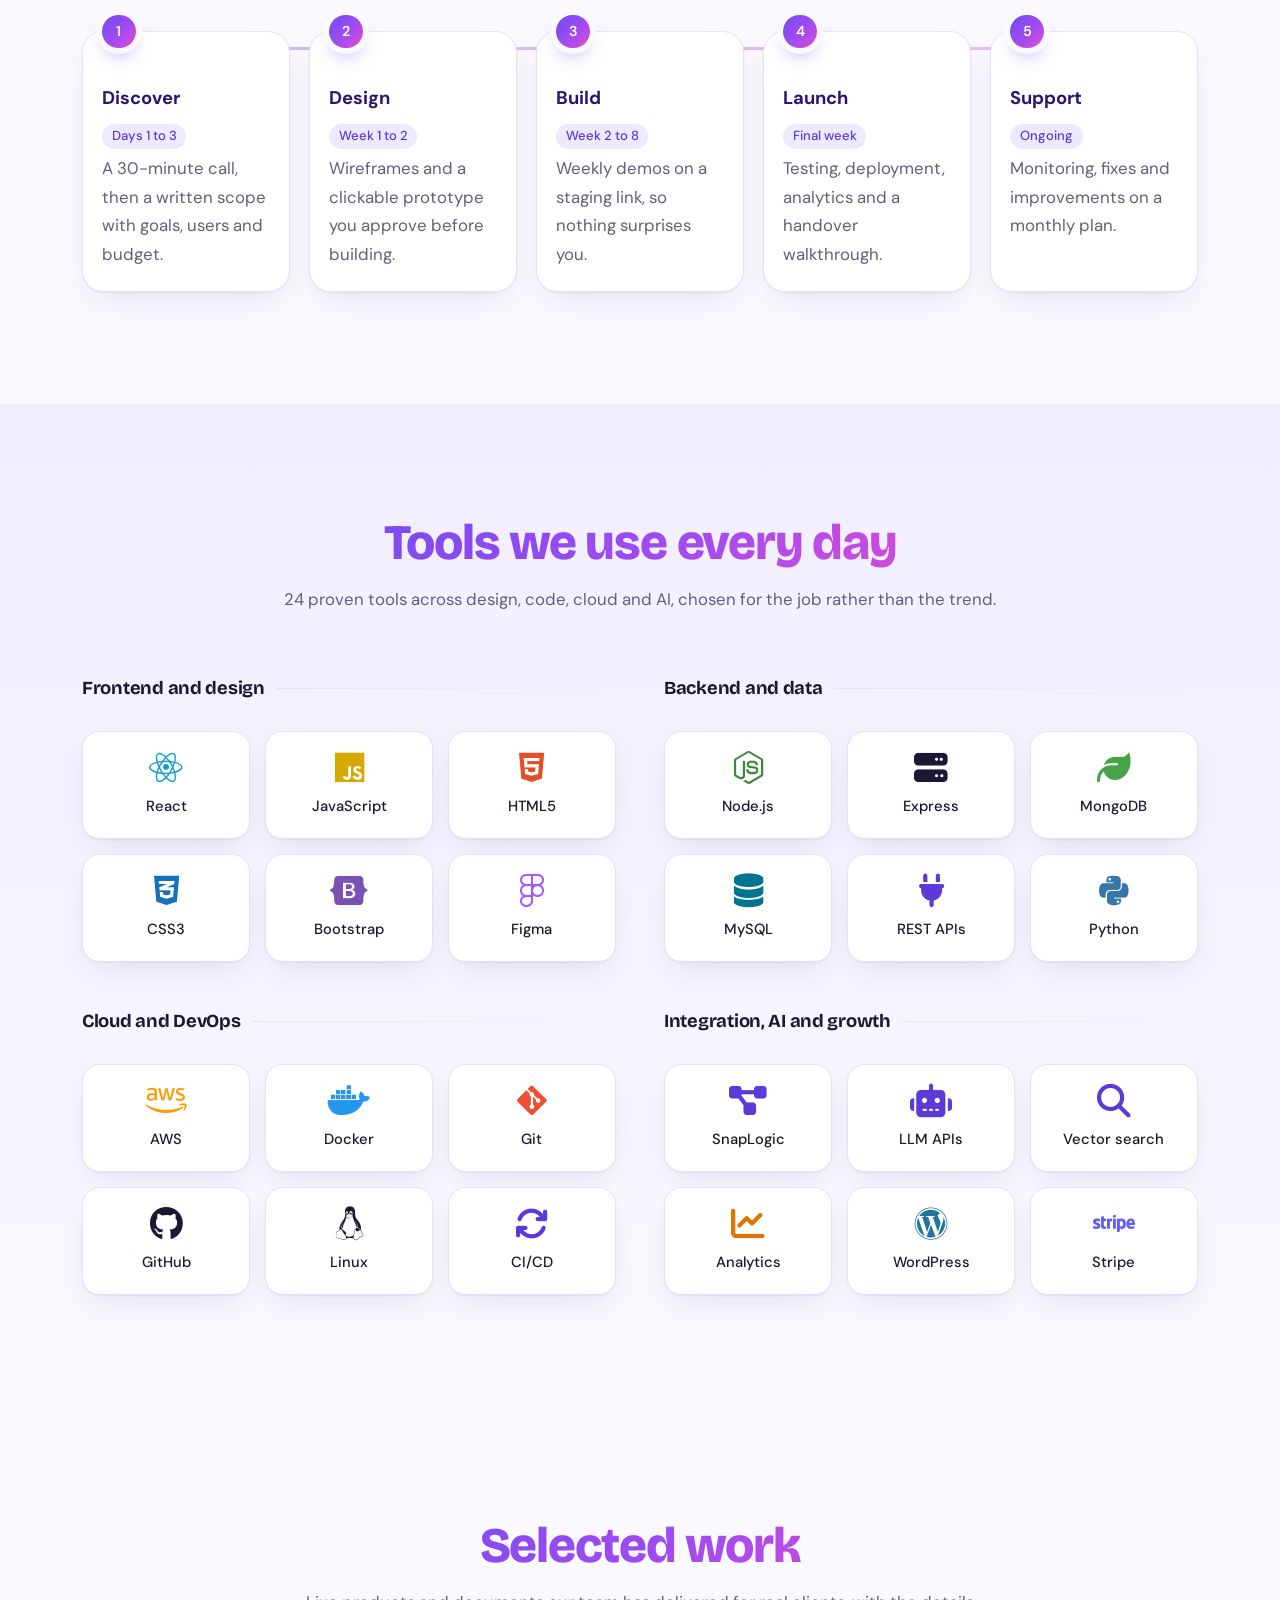
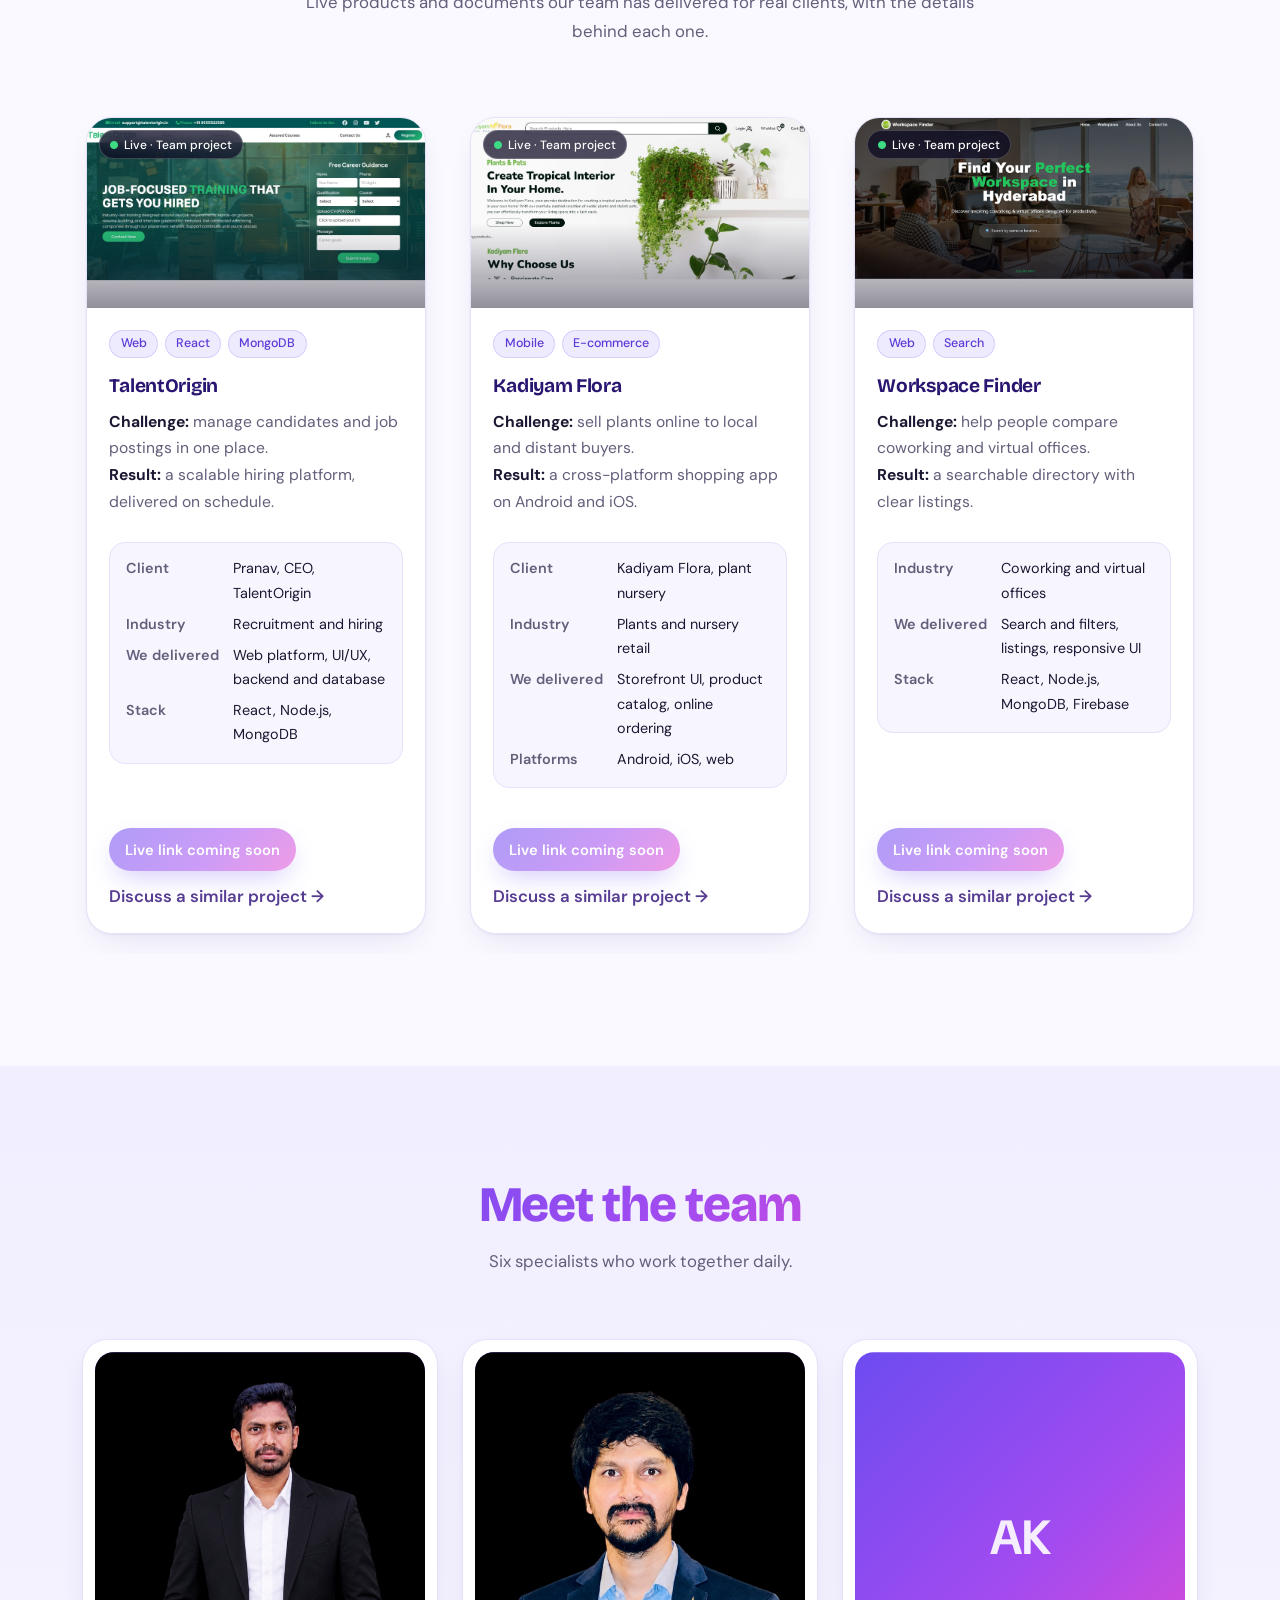
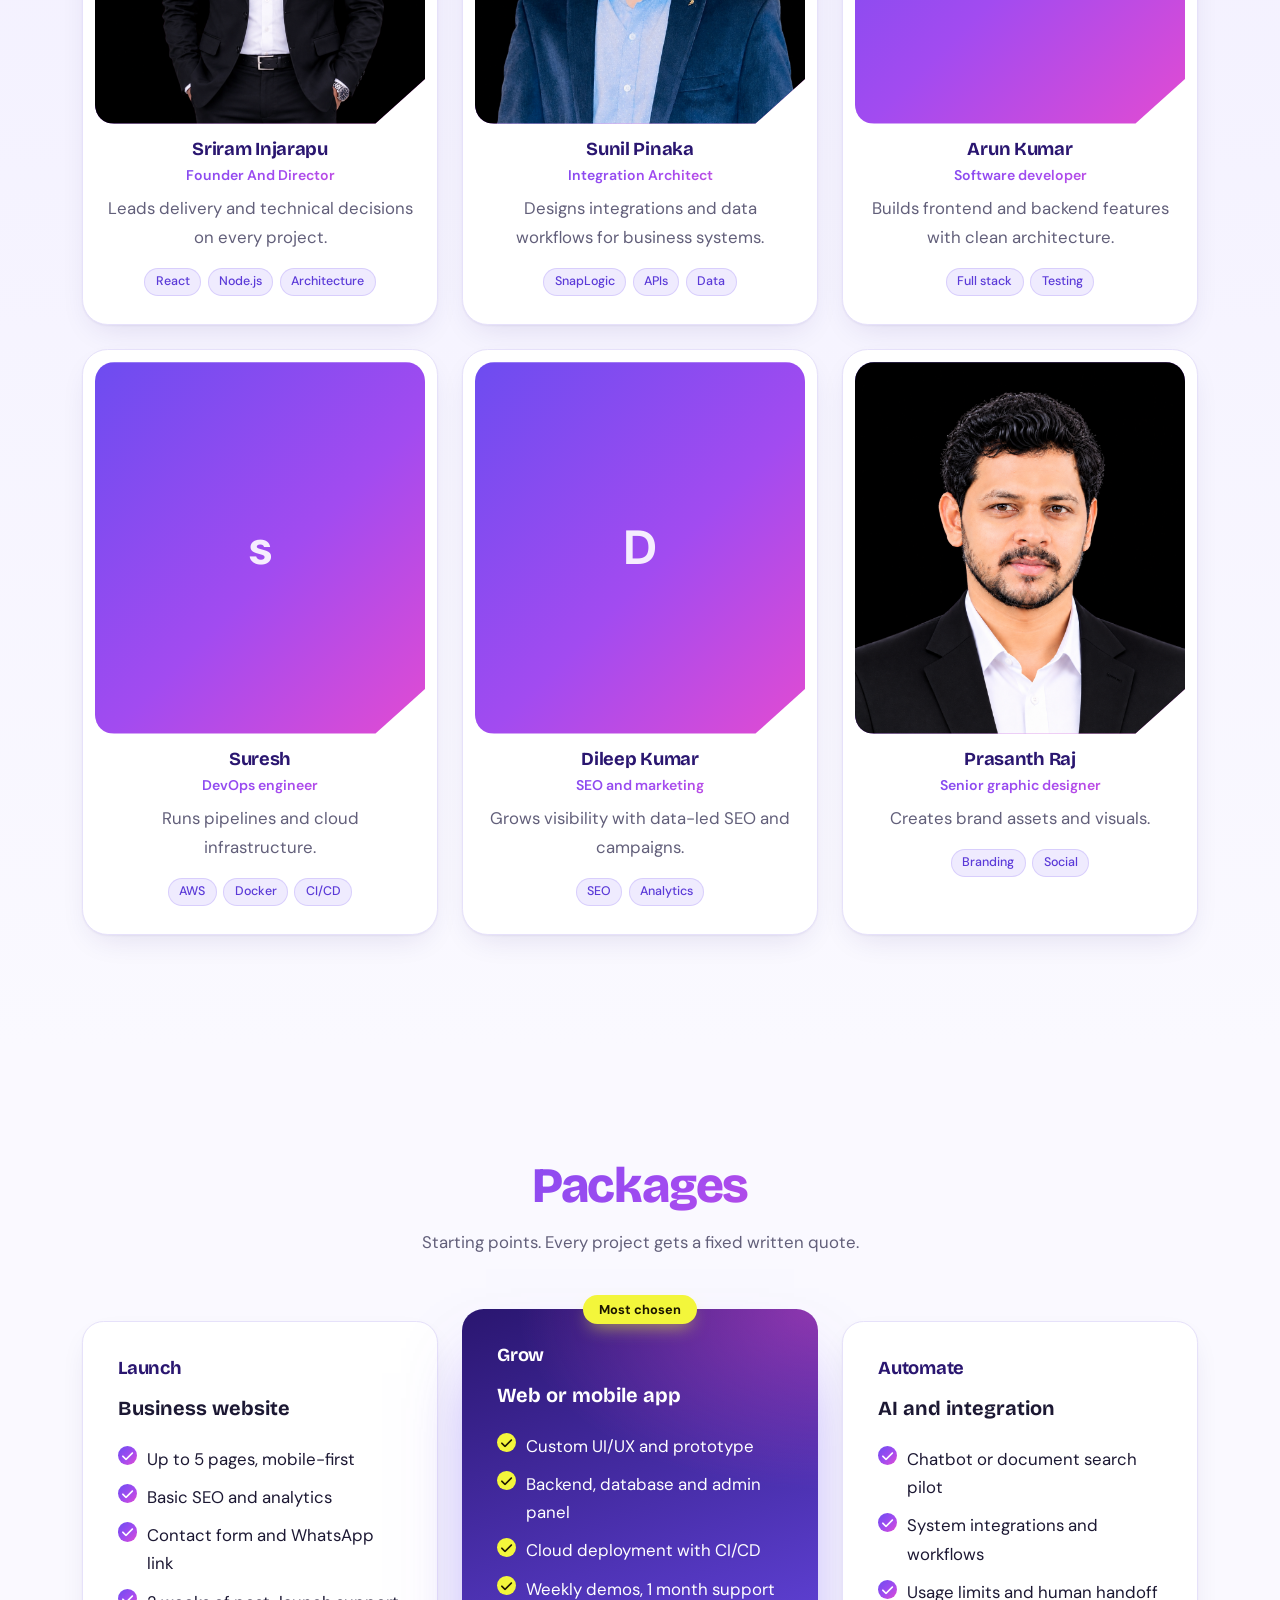
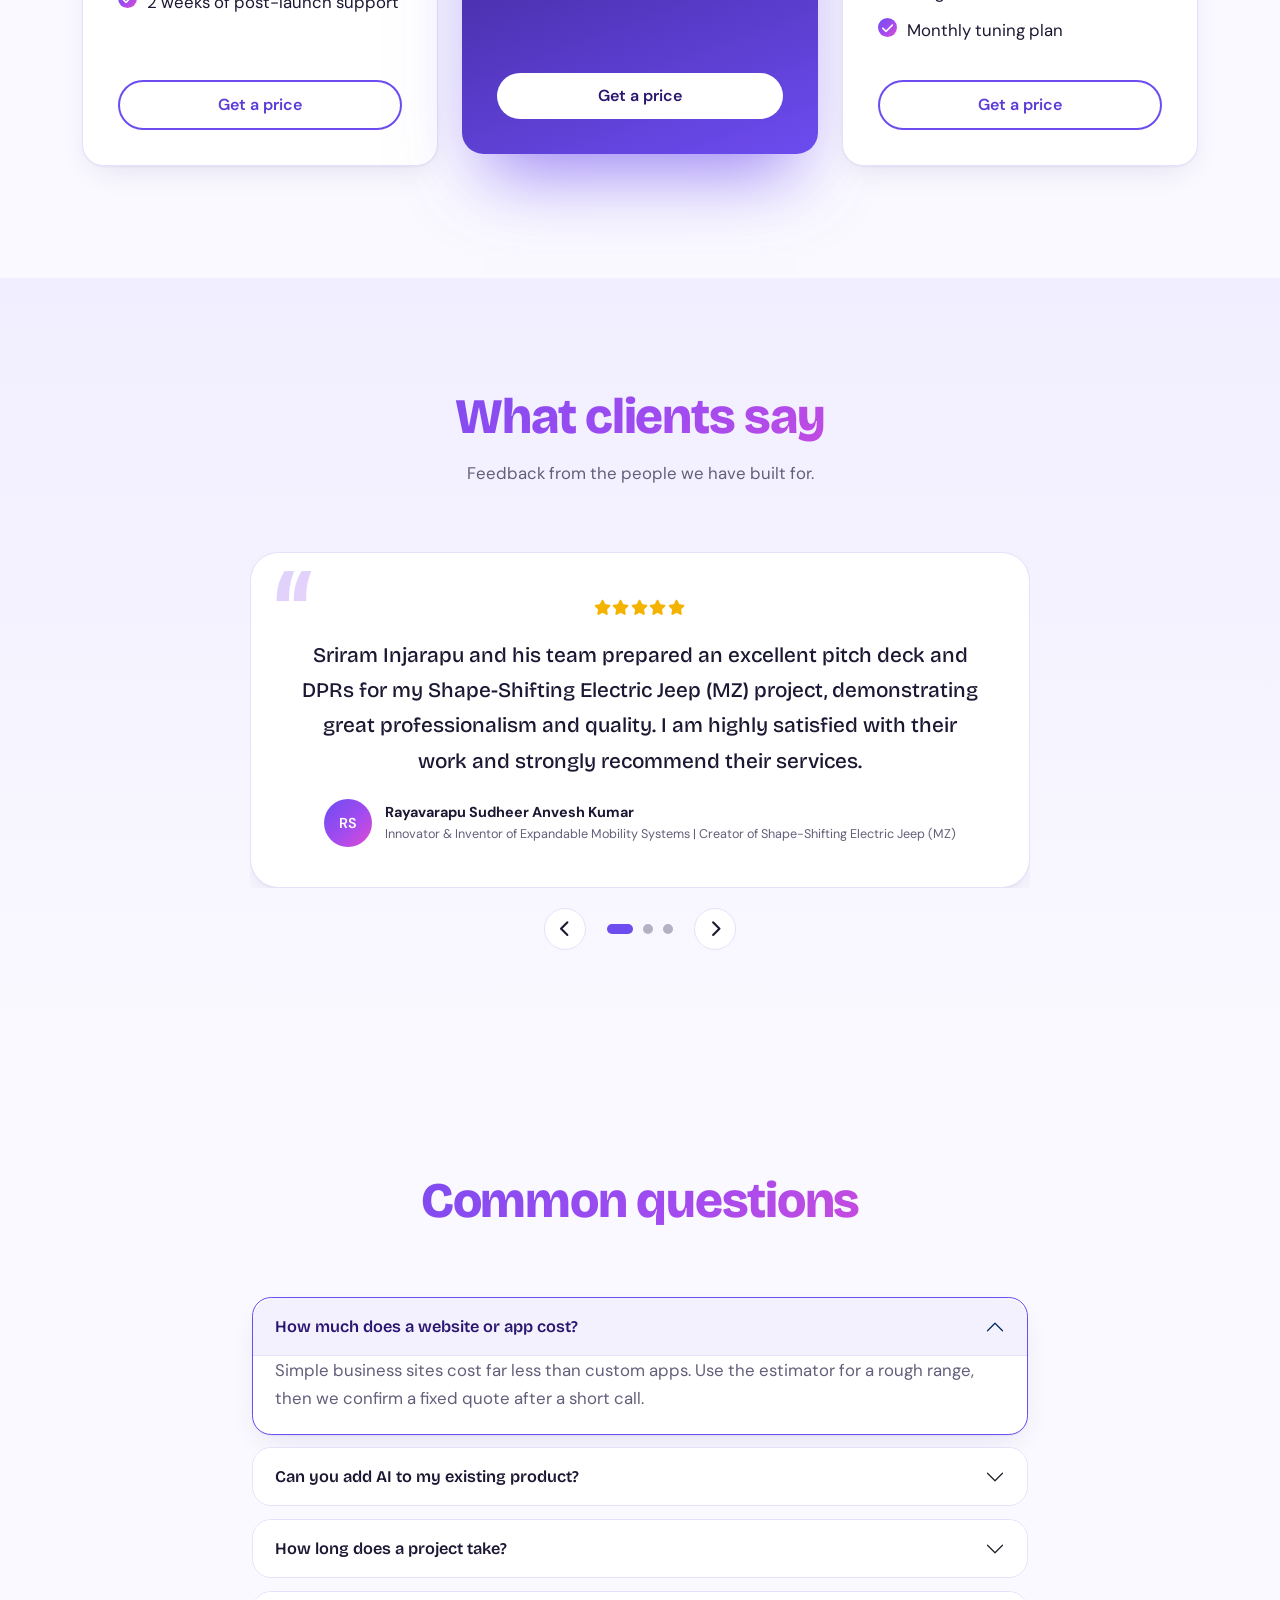
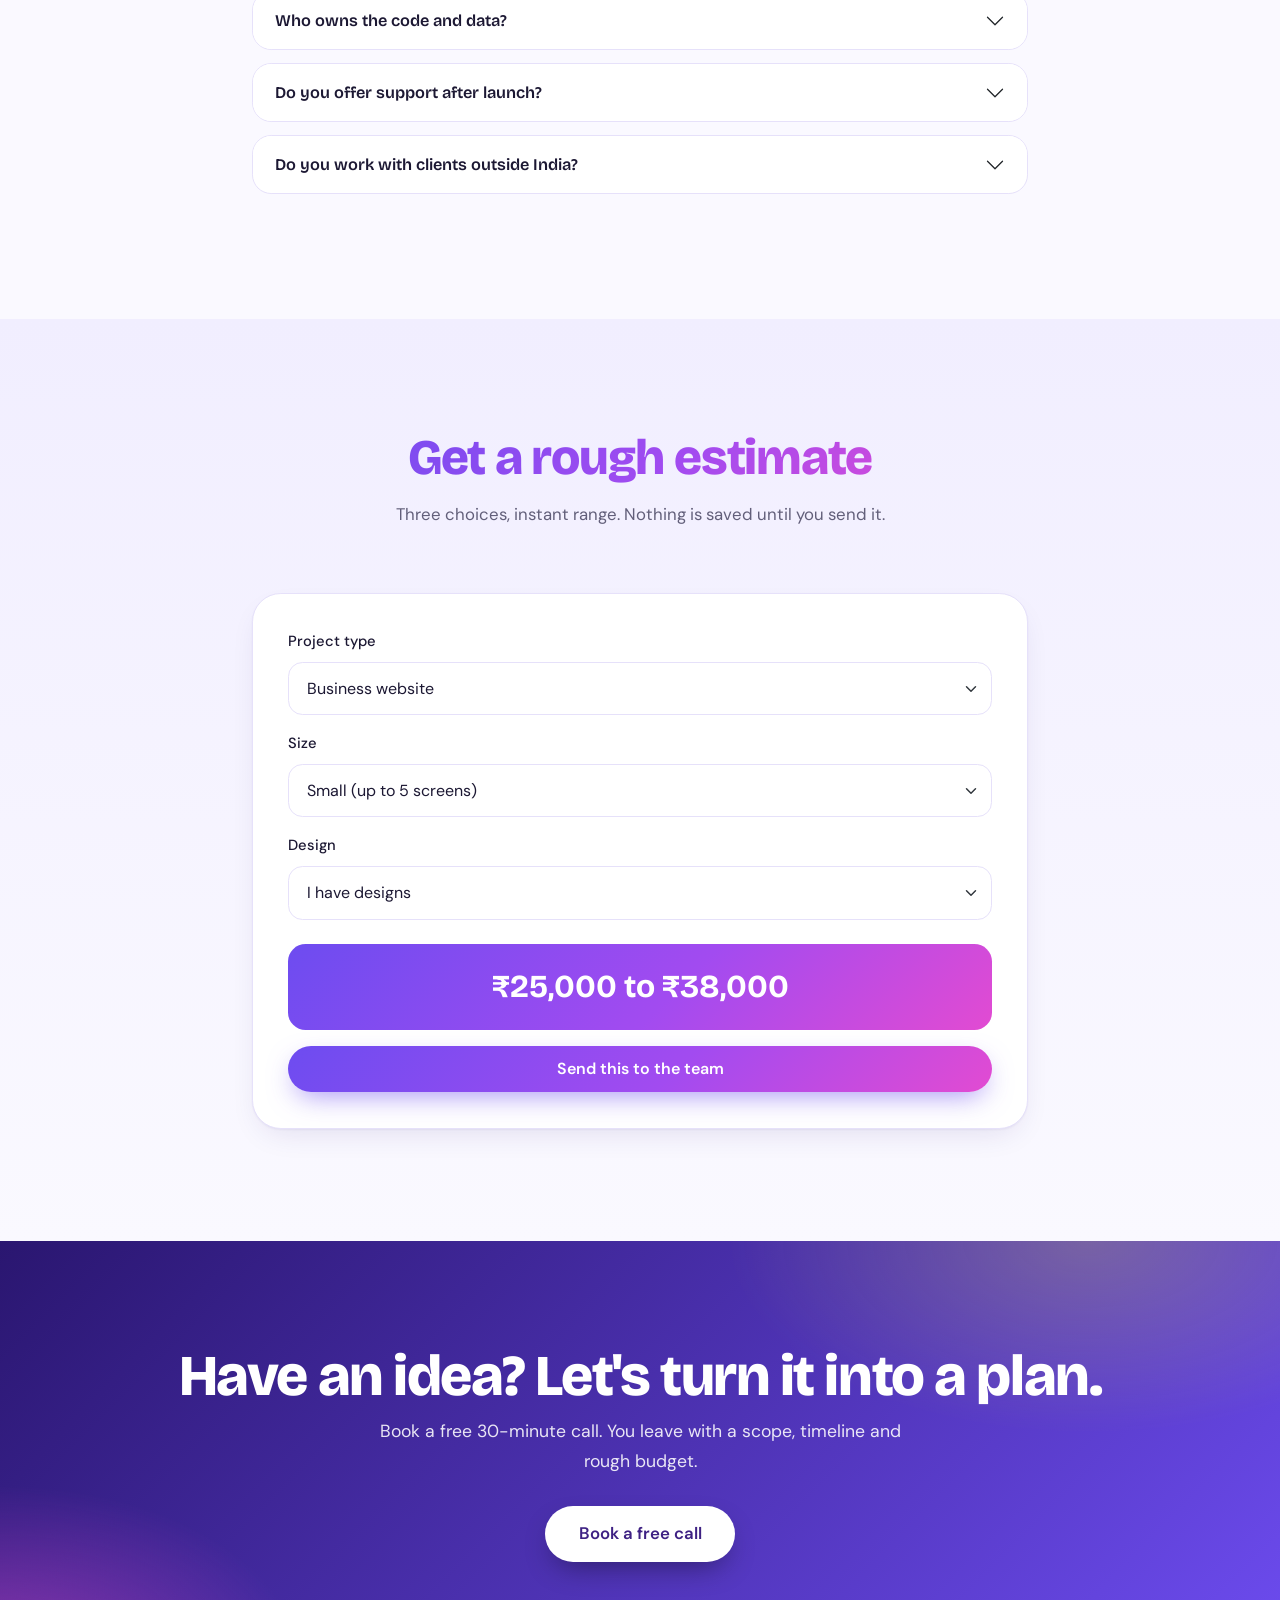
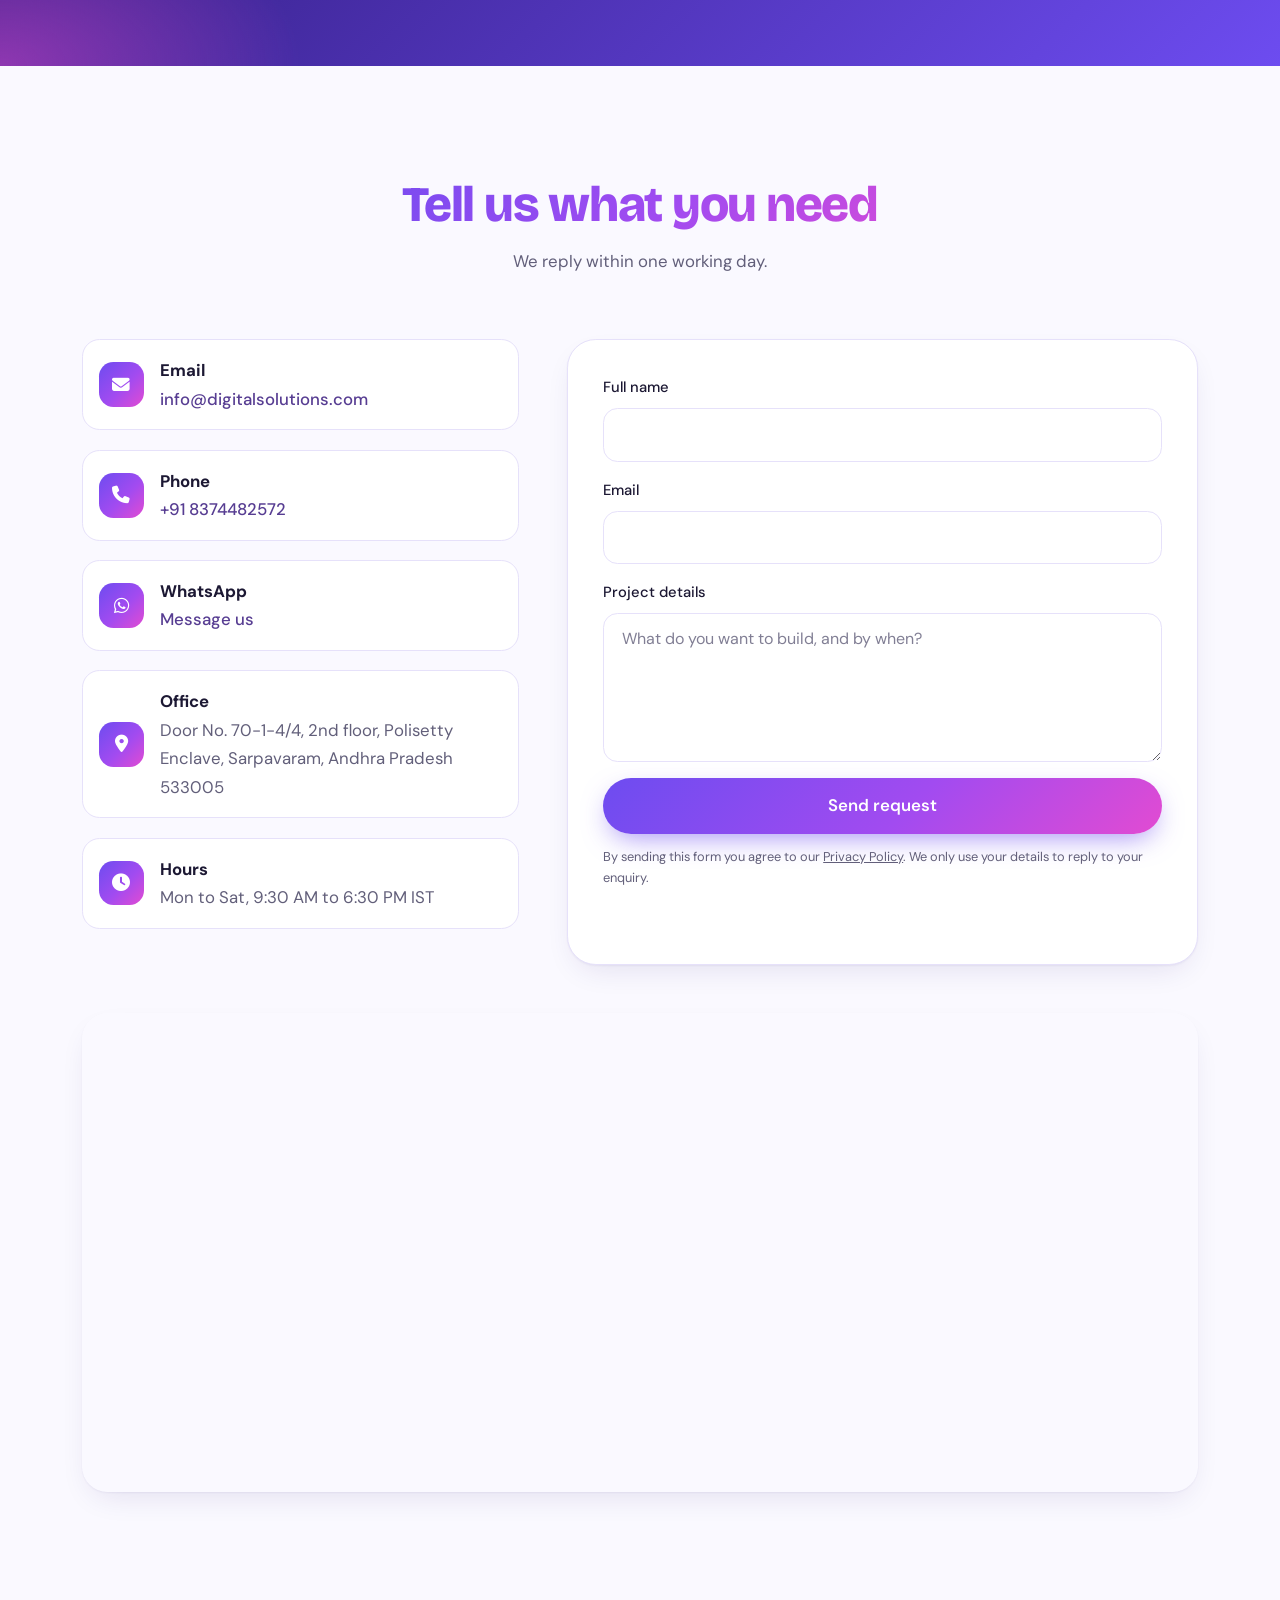
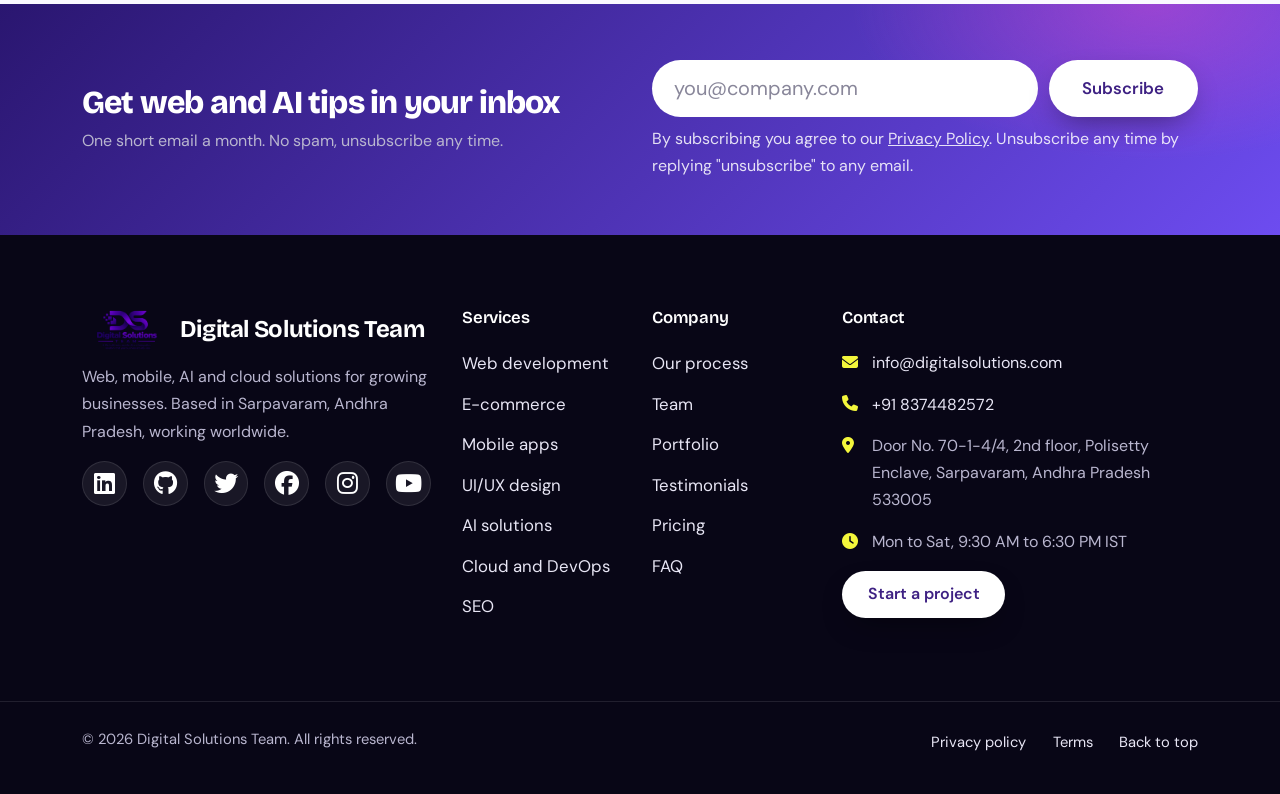
==== commit fb2dbd21: "2 profiles pics updated" ====
--- a/index.html
+++ b/index.html
@@ -891,7 +891,7 @@
                 <div class="avatar">
                   <span aria-hidden="true">SI</span
                   ><img
-                    src="assets/images/team/Founder & Director.png"
+                    src="assets/images/team/sri.png"
                     alt="Photo of Sriram Injarapu"
                     width="400"
                     height="400"
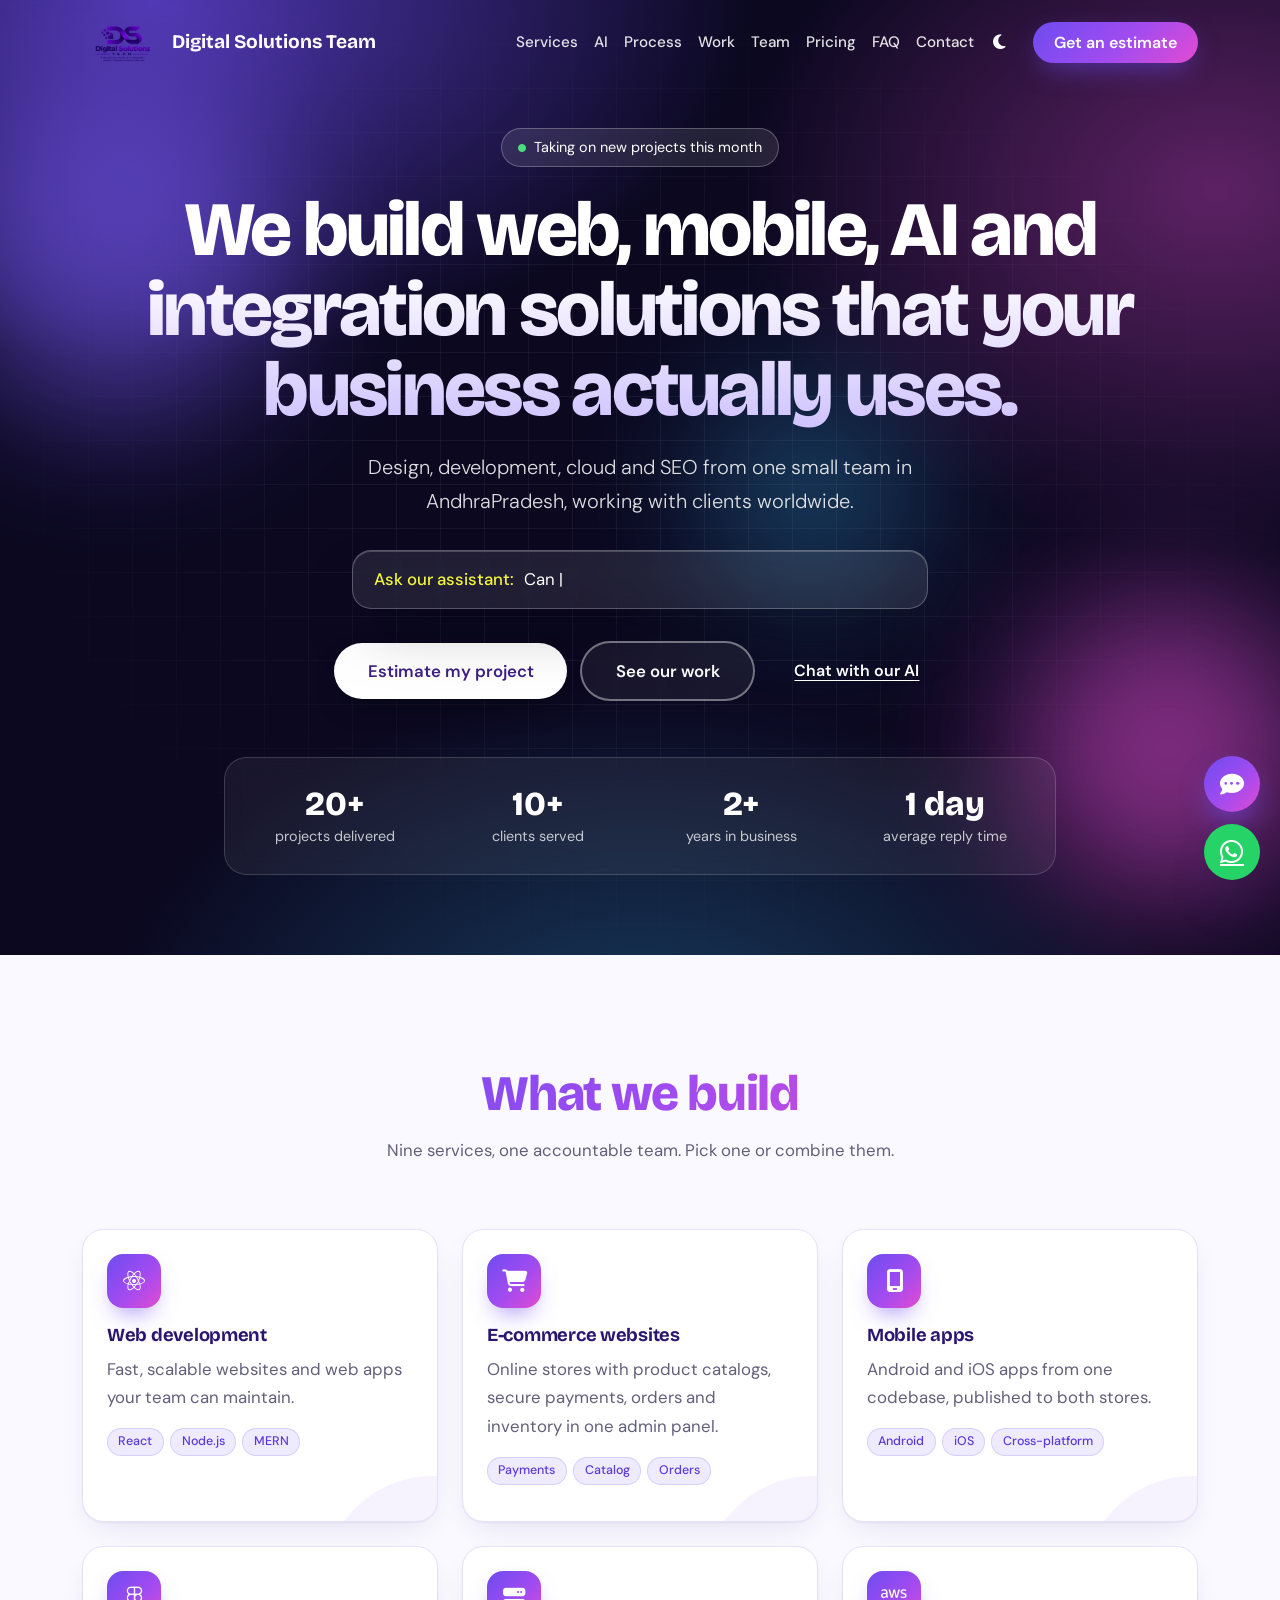
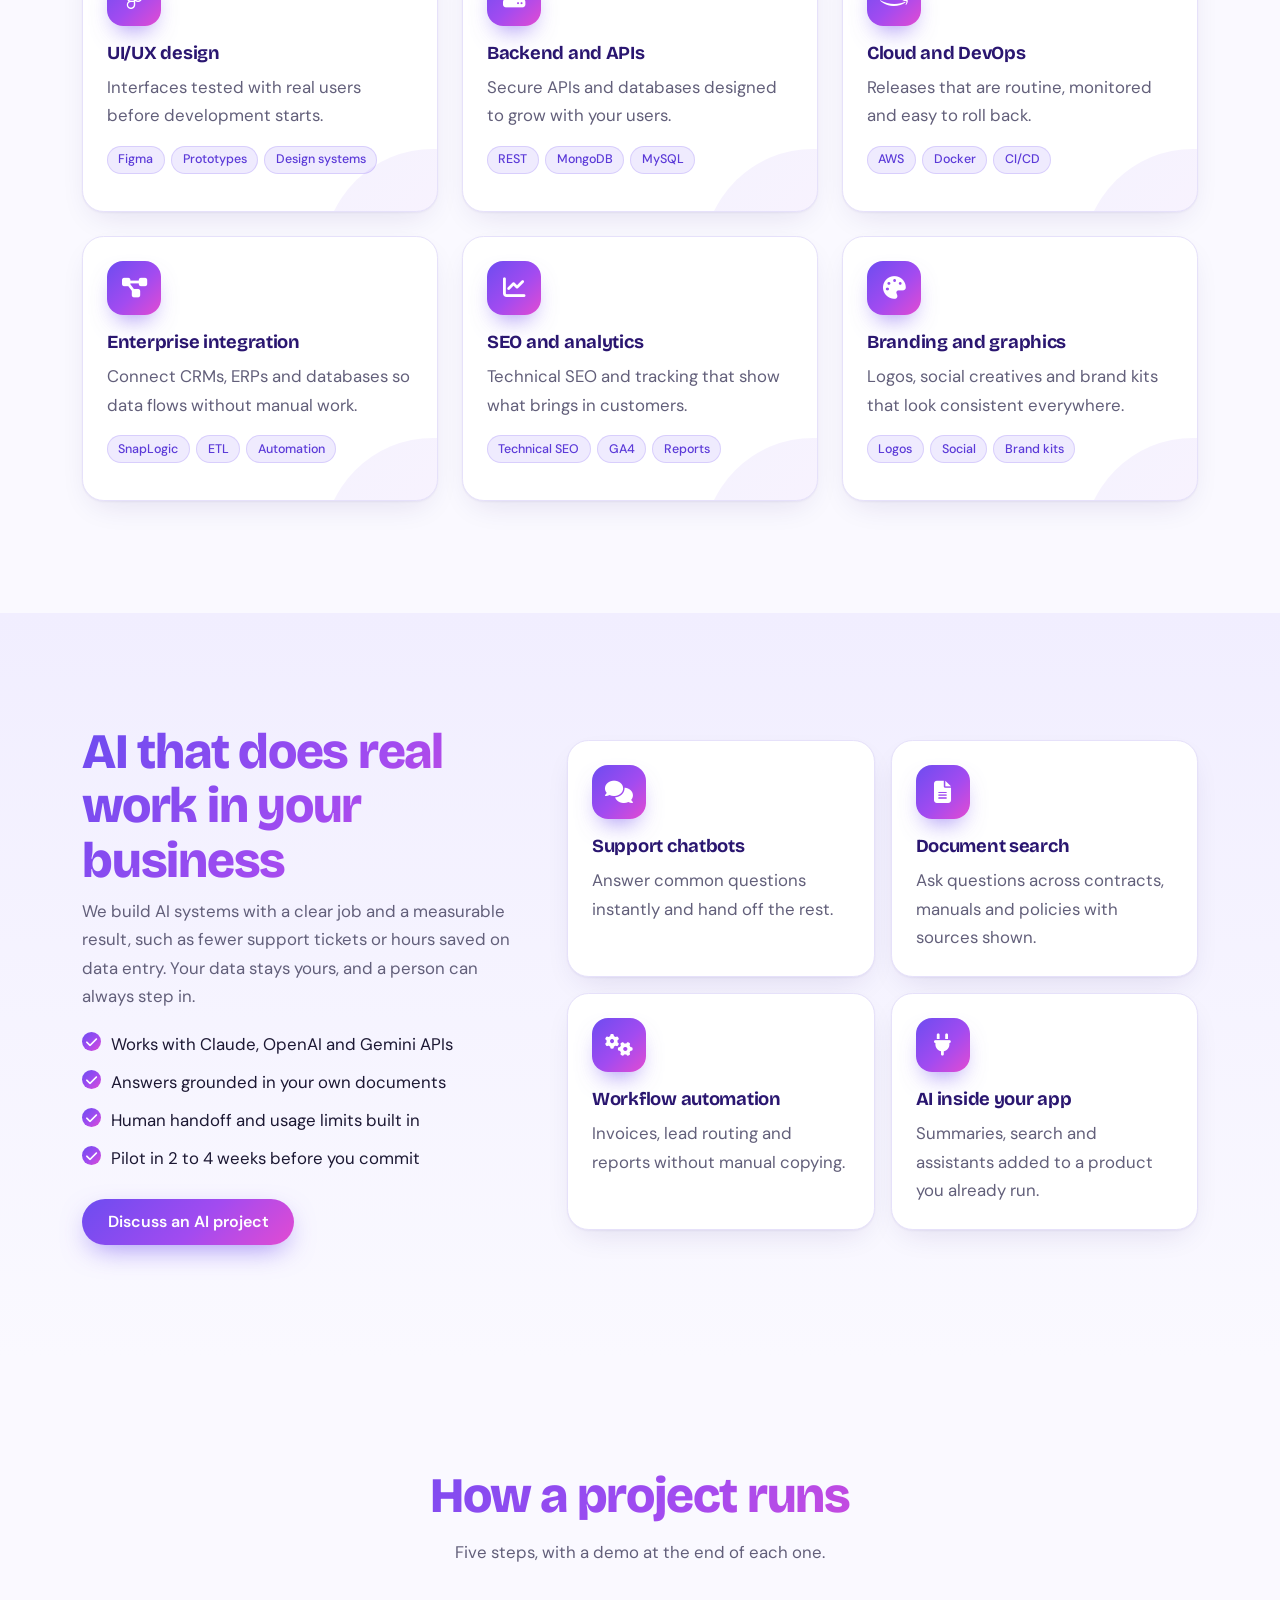
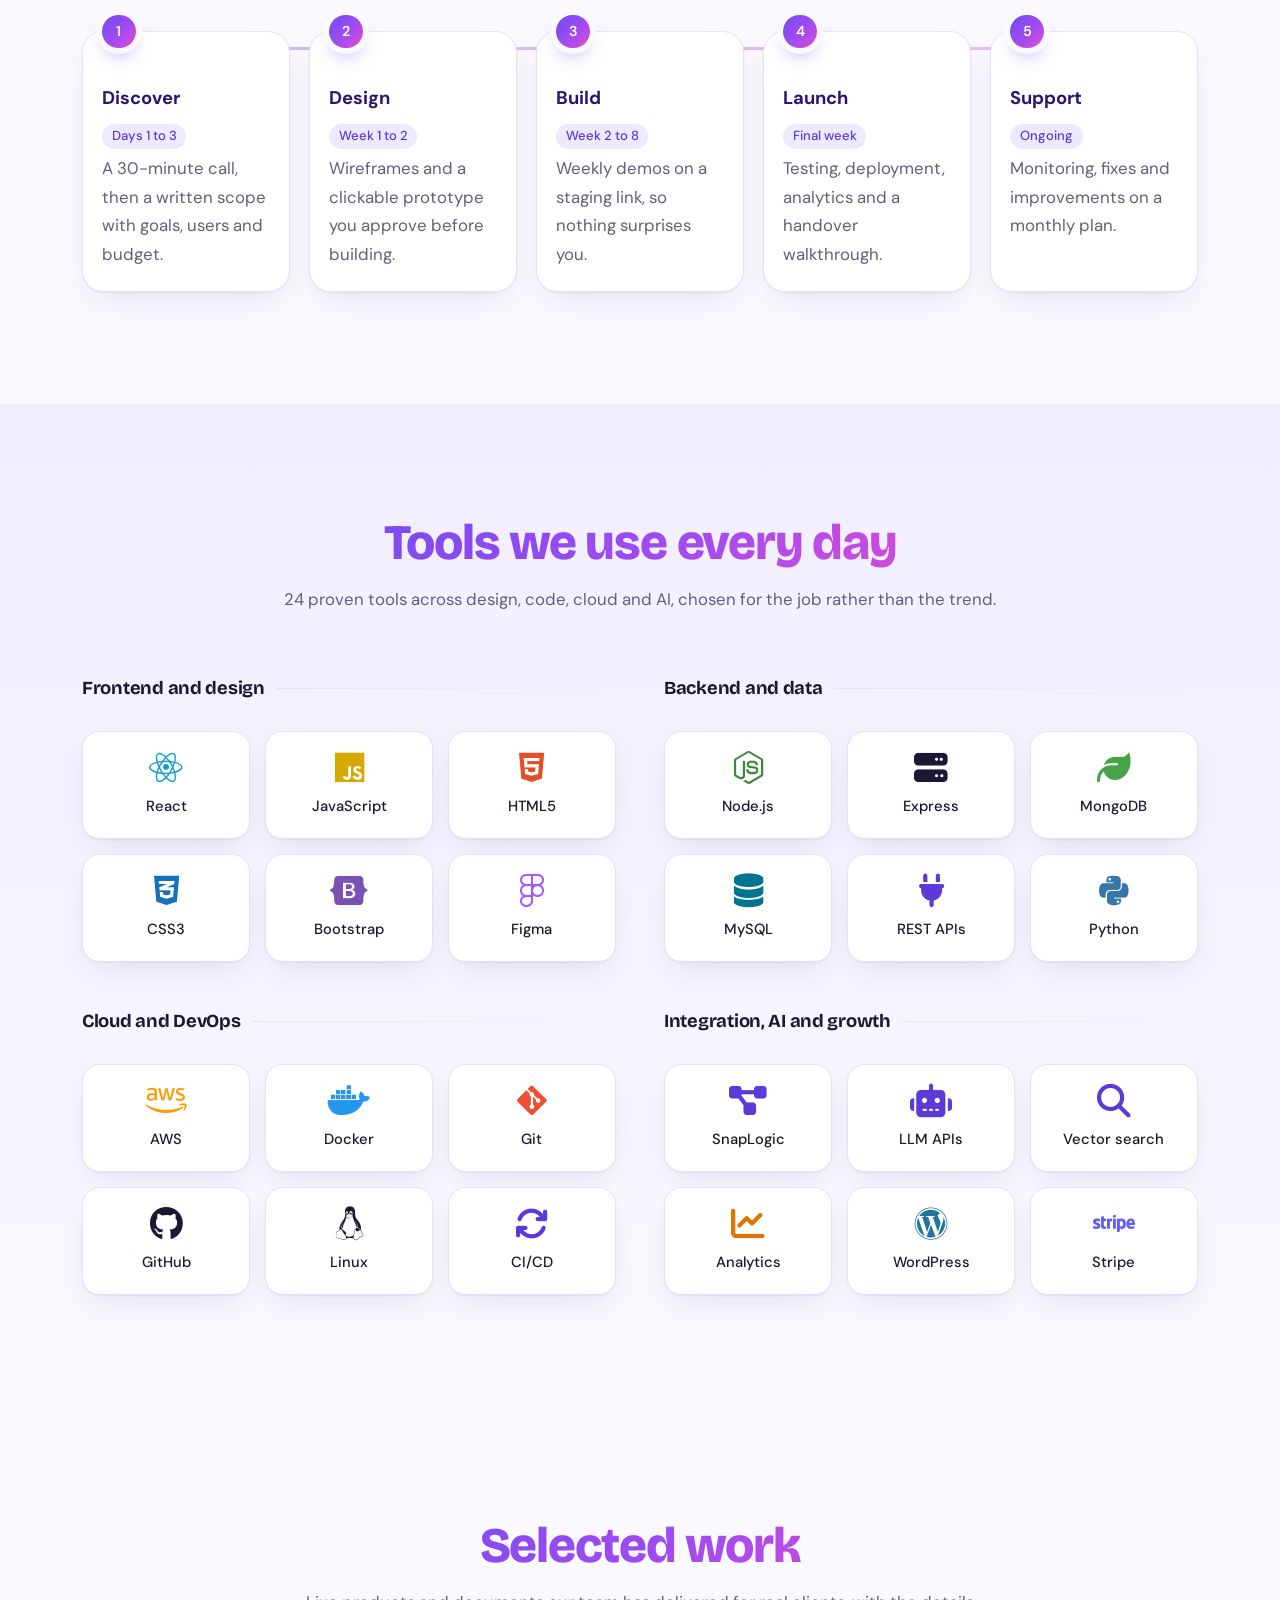
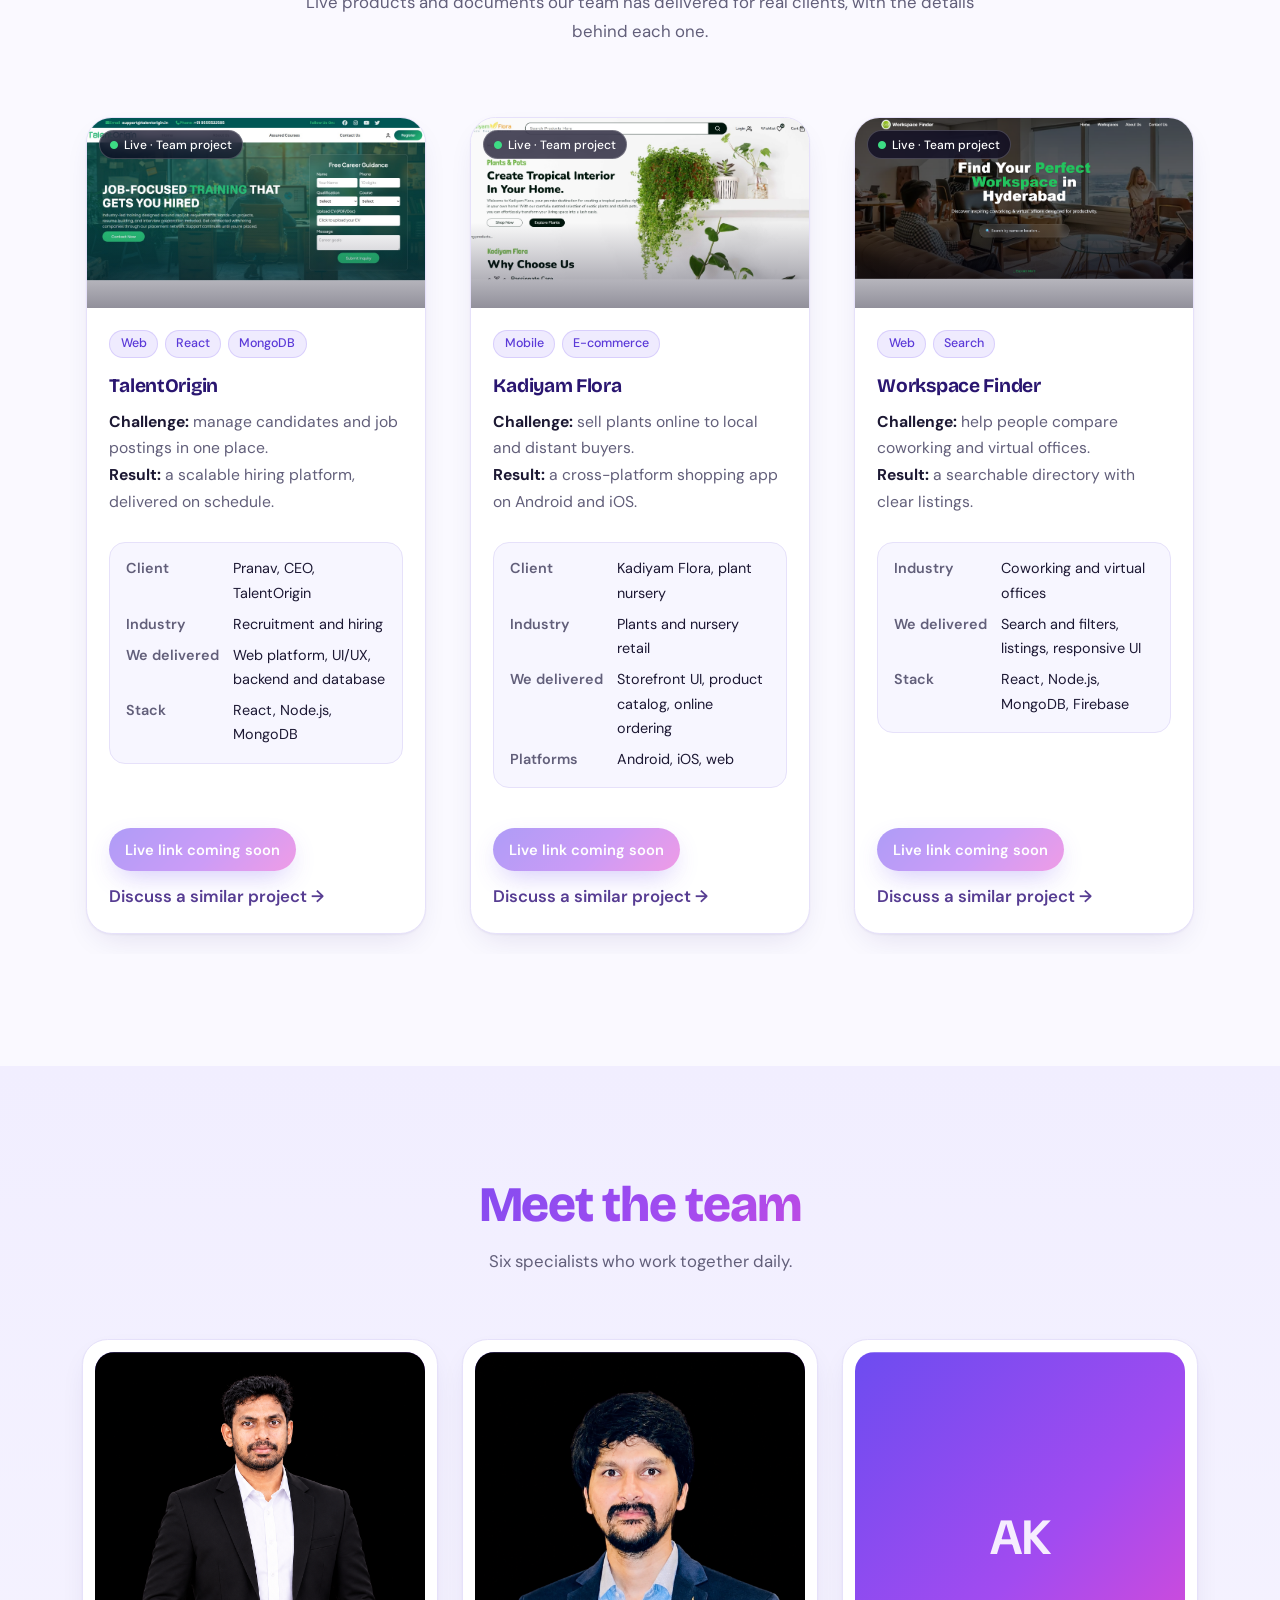
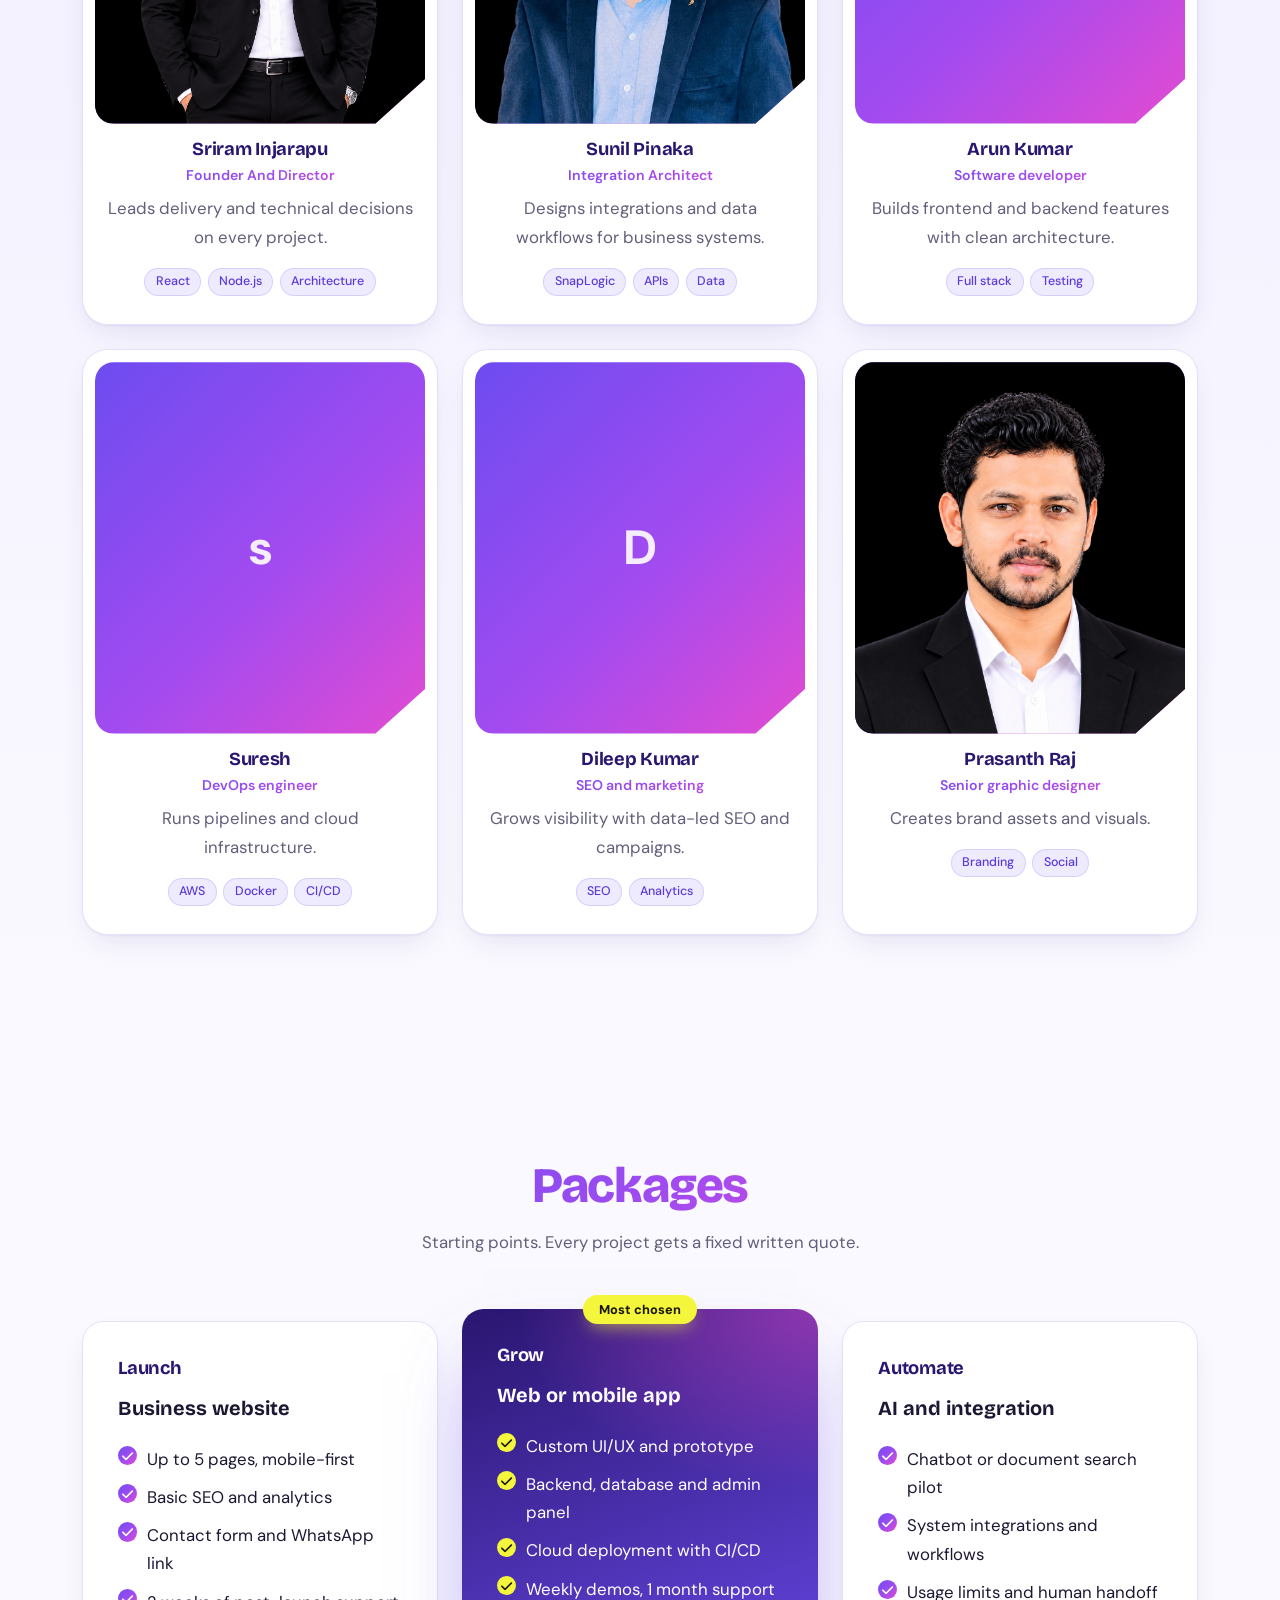
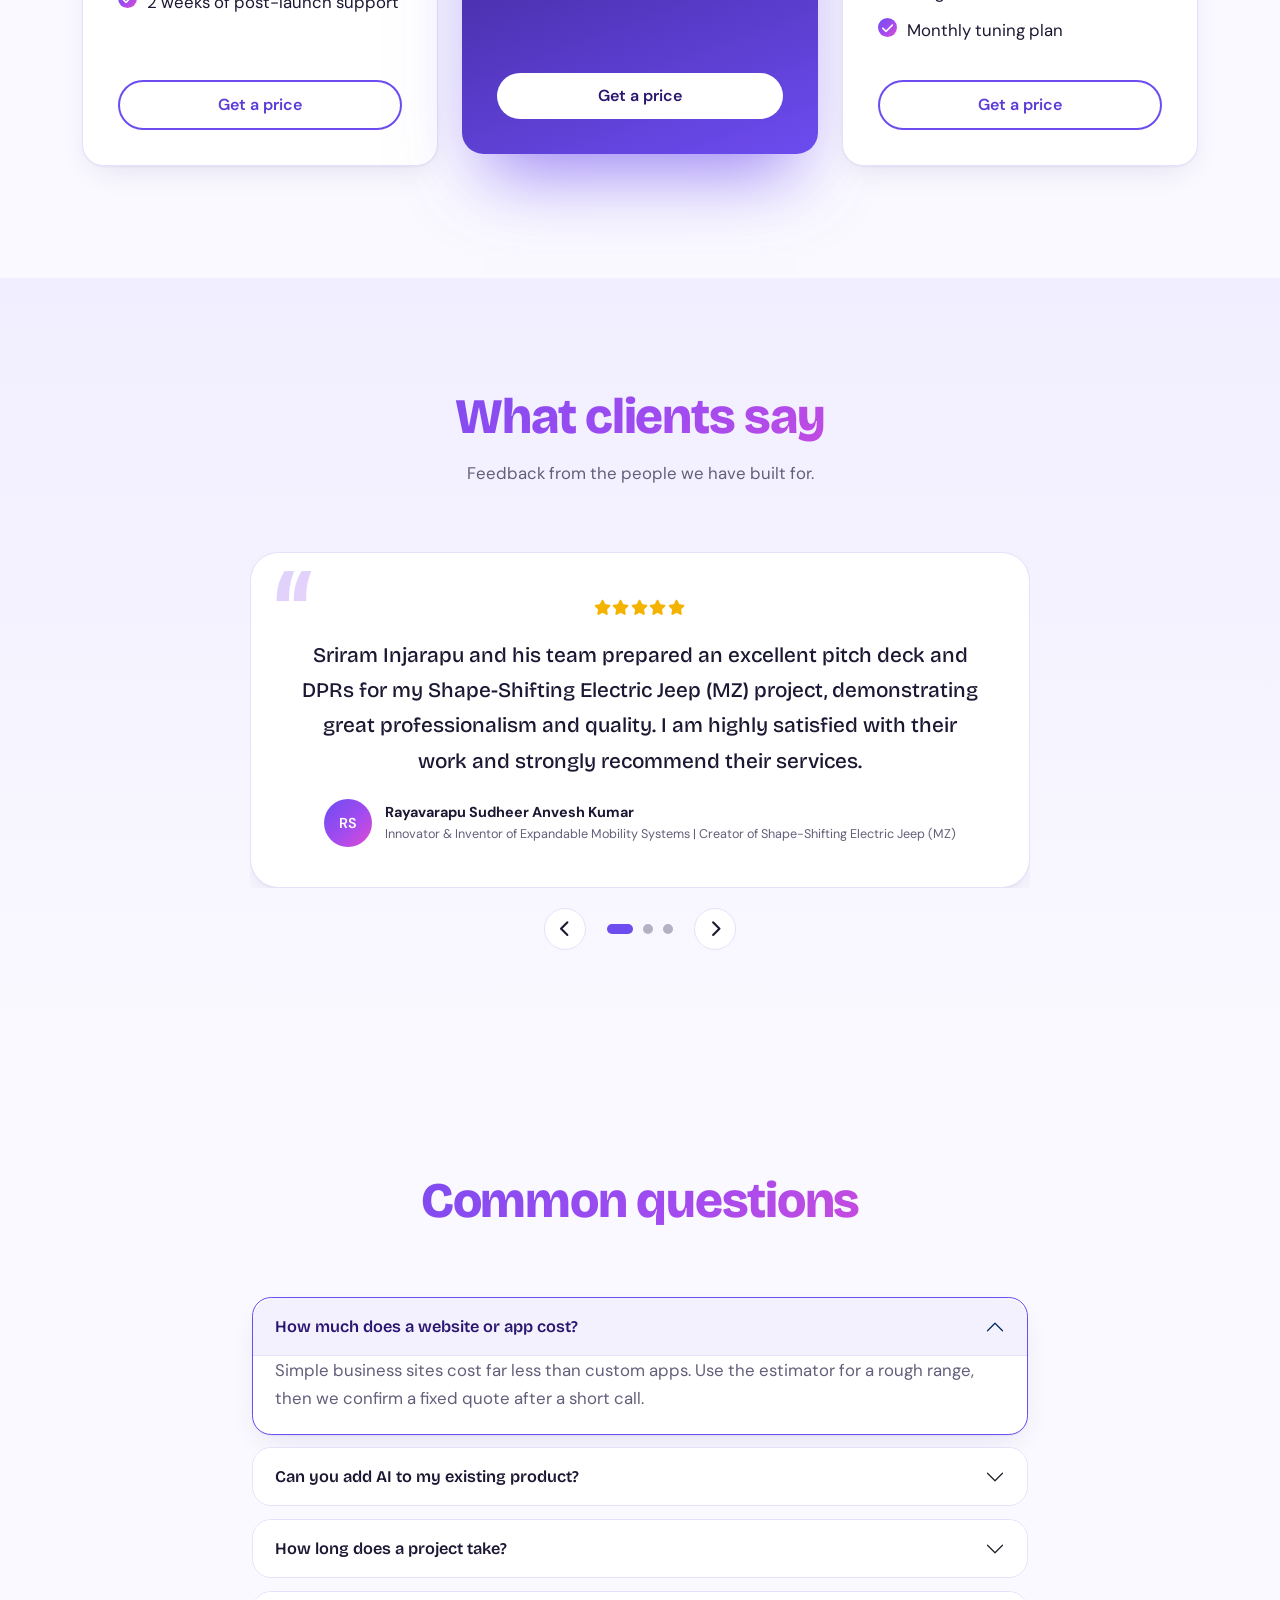
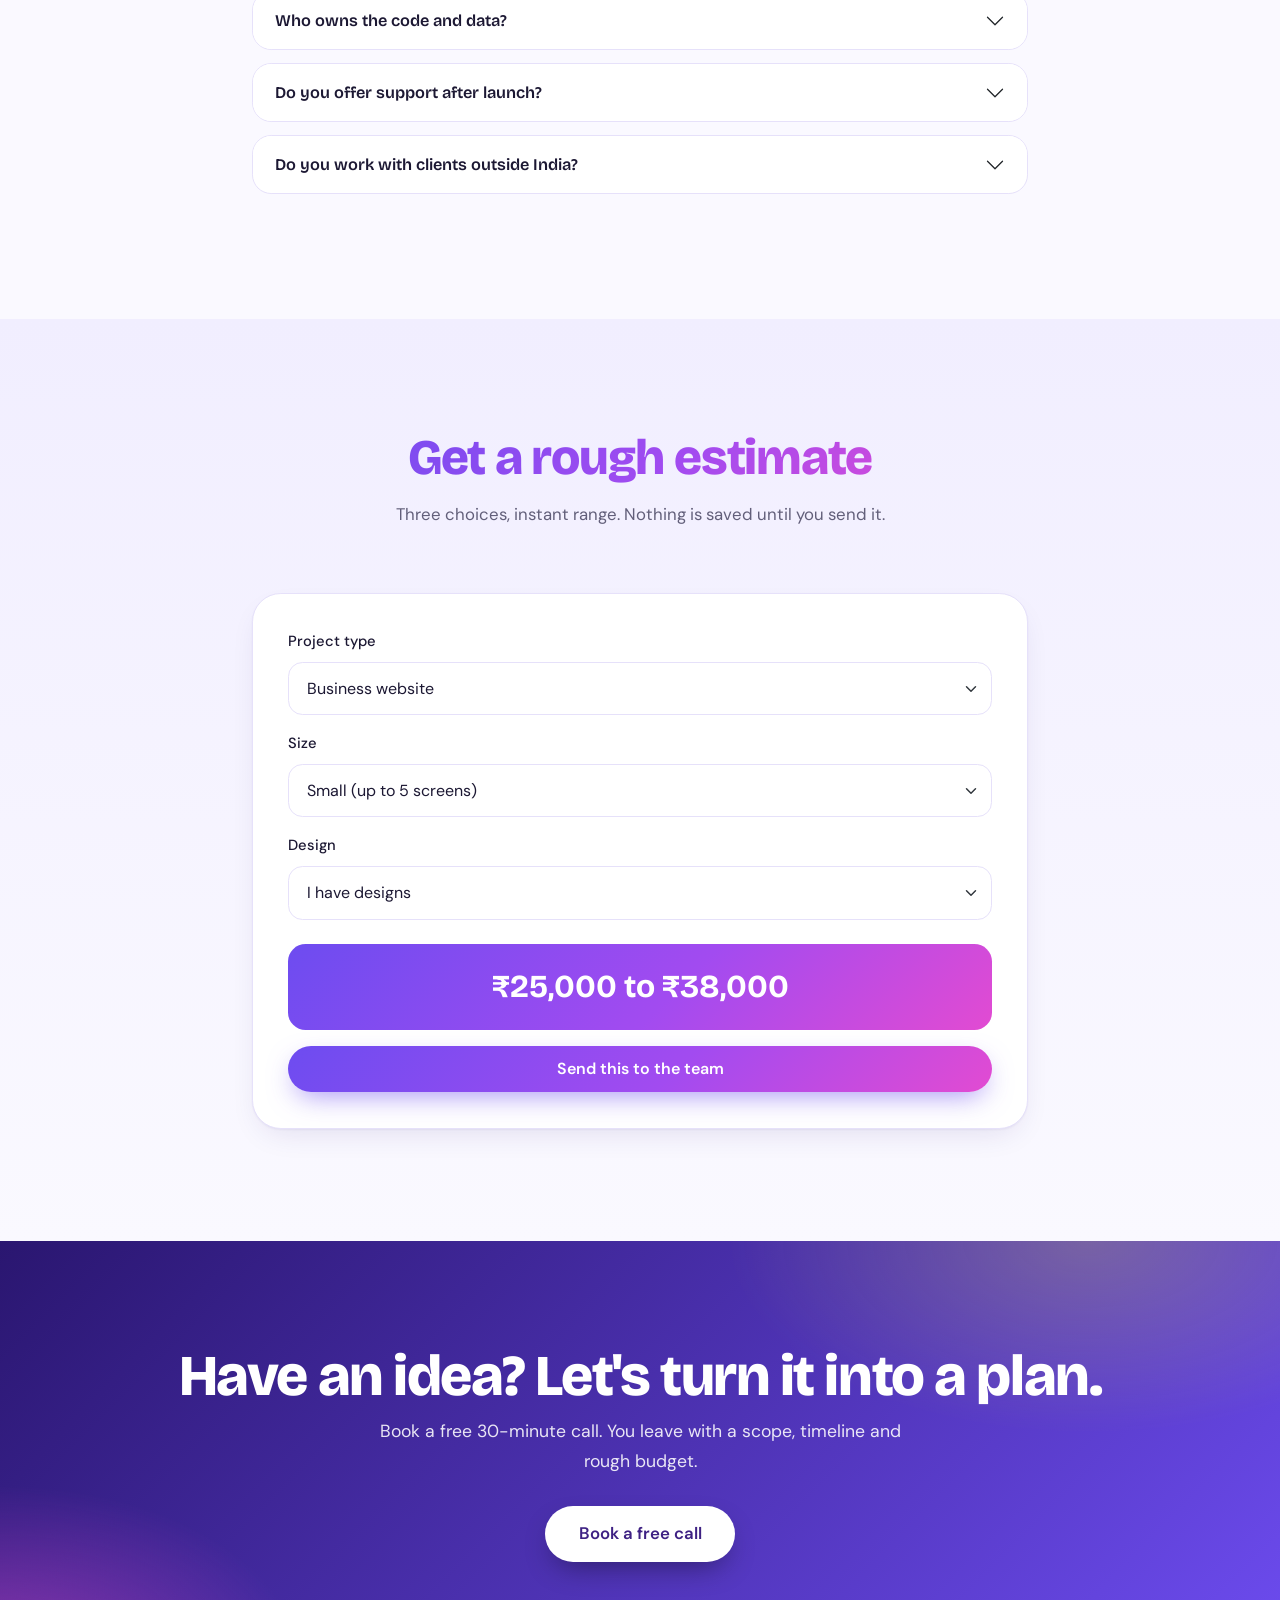
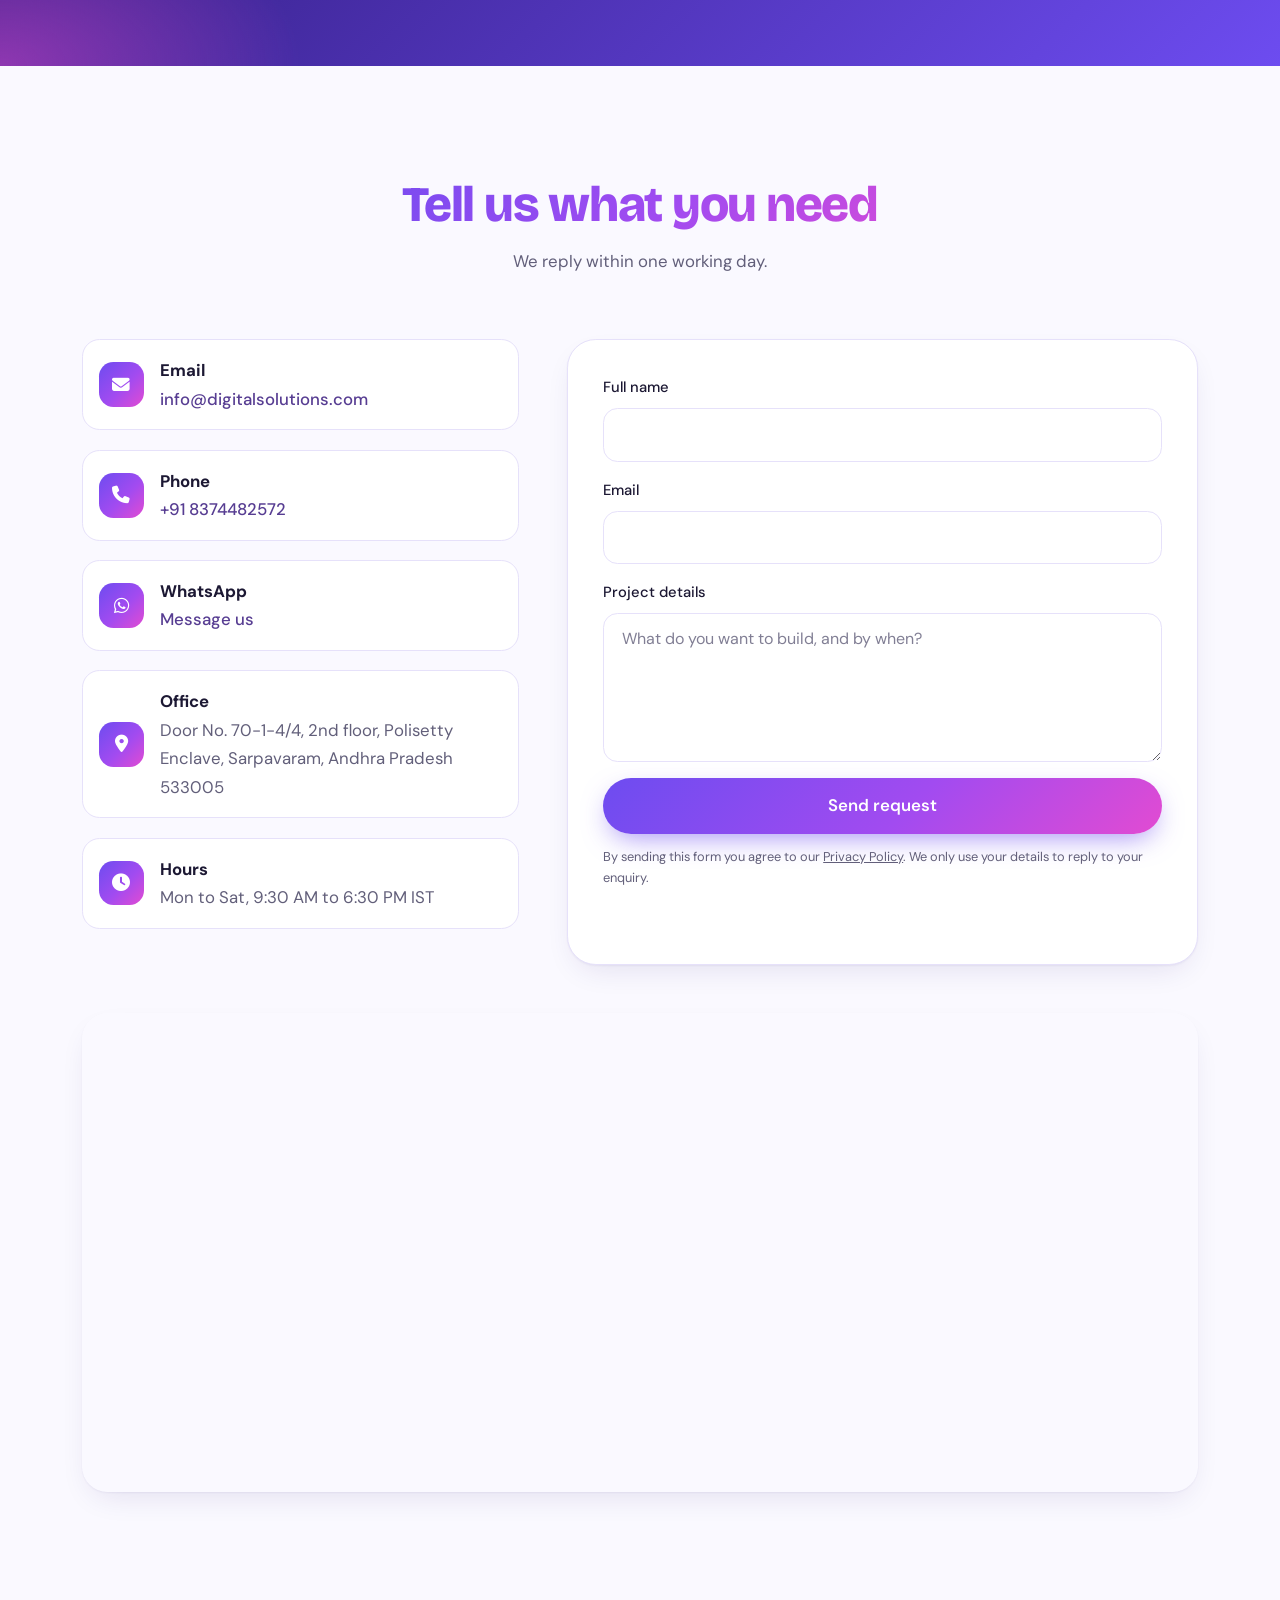
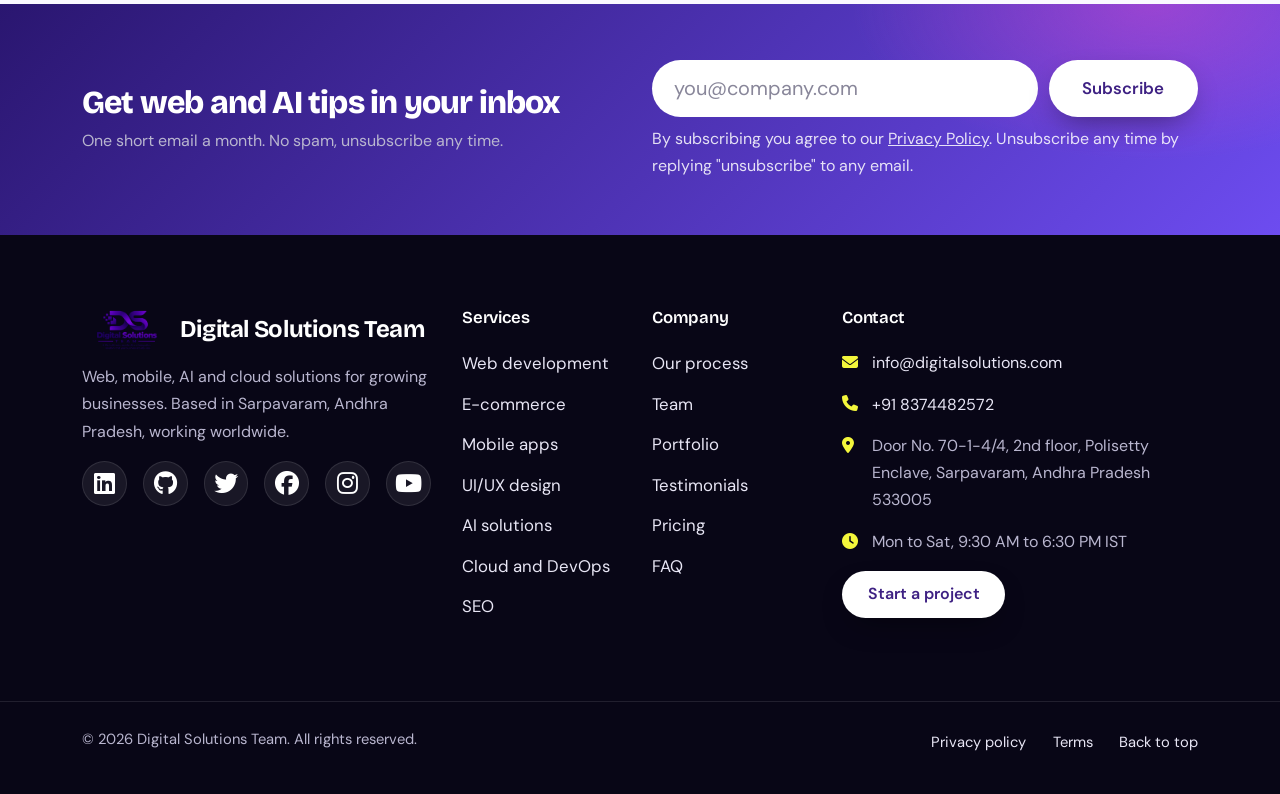
==== commit 8a3b6ac4: "profiles pics were updated" ====
--- a/index.html
+++ b/index.html
@@ -891,8 +891,8 @@
                 <div class="avatar">
                   <span aria-hidden="true">SI</span
                   ><img
-                    src="assets/images/team/sri.png"
-                    alt="Photo of Sriram Injarapu"
+                    src="assets/images/team/Founder & Director.png"
+                    alt="Photo of Founder and Director Sriram Injarapu"
                     width="400"
                     height="400"
                     loading="lazy"
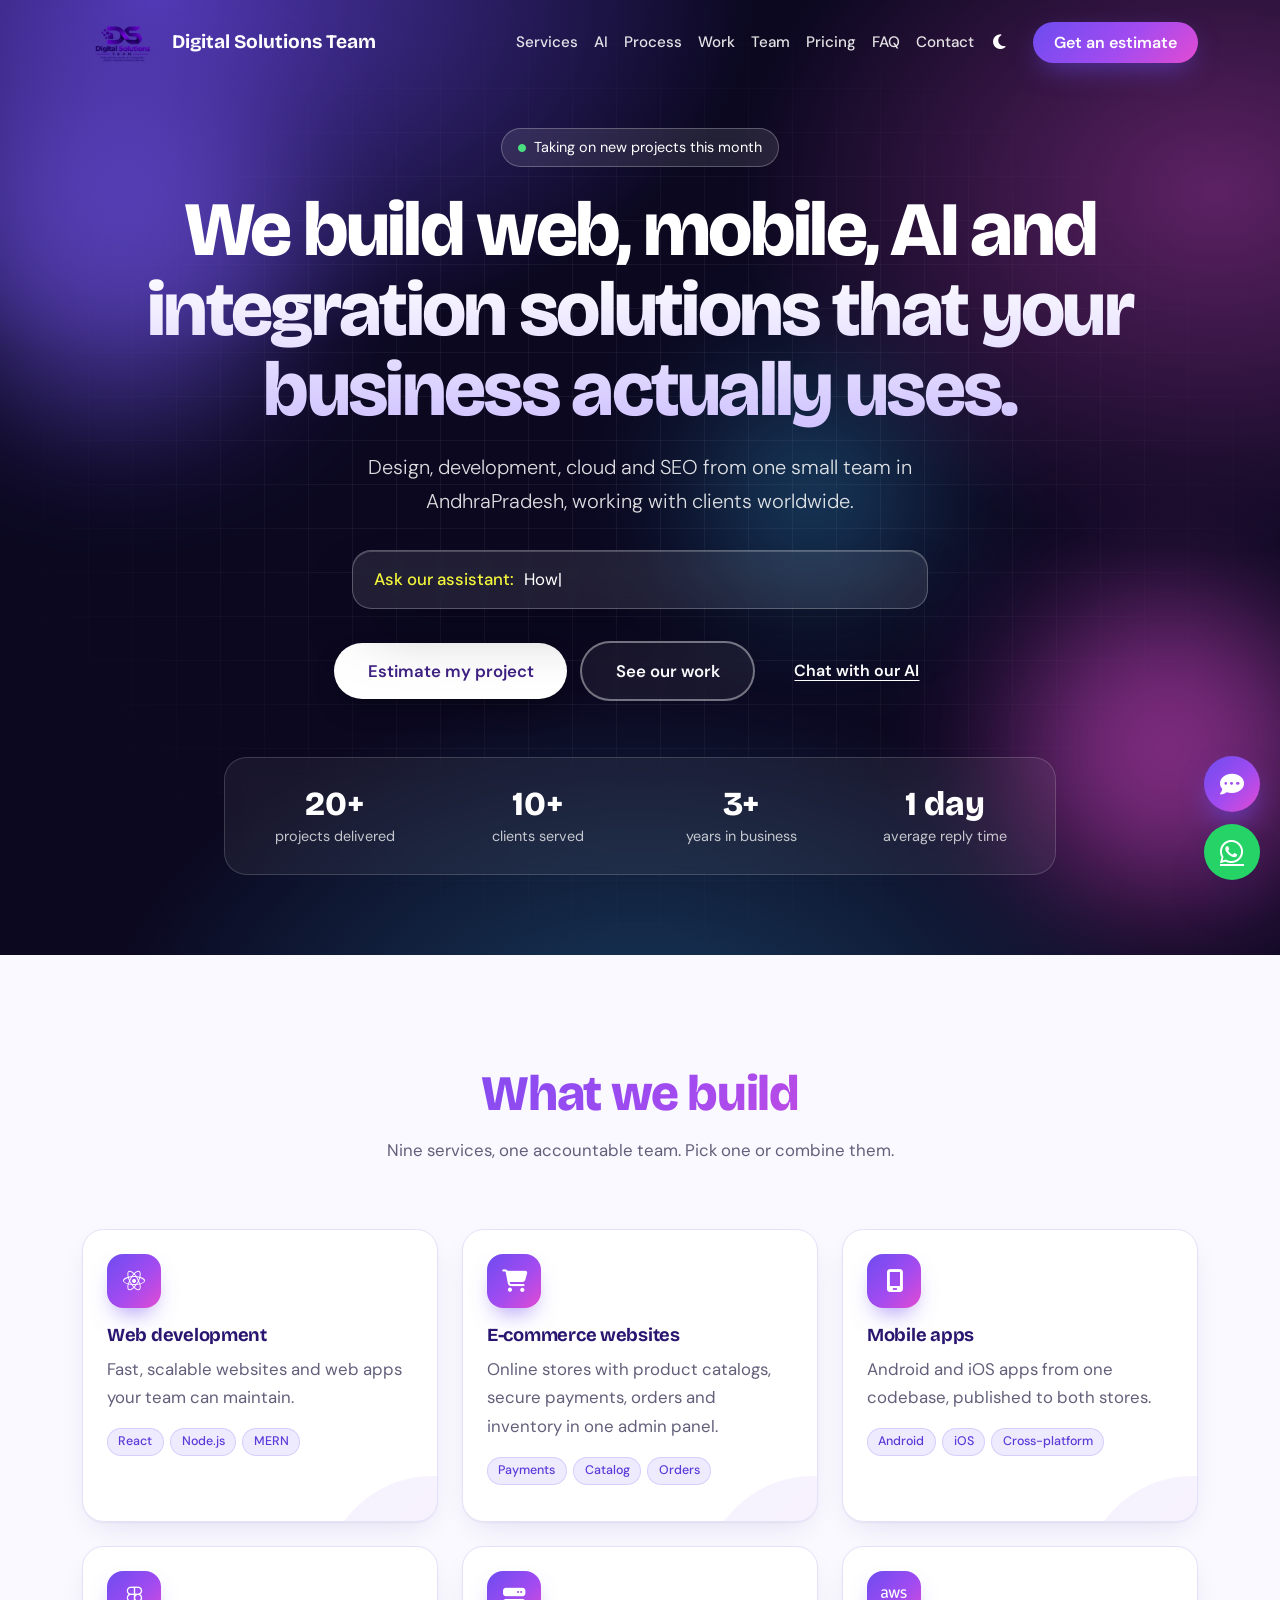
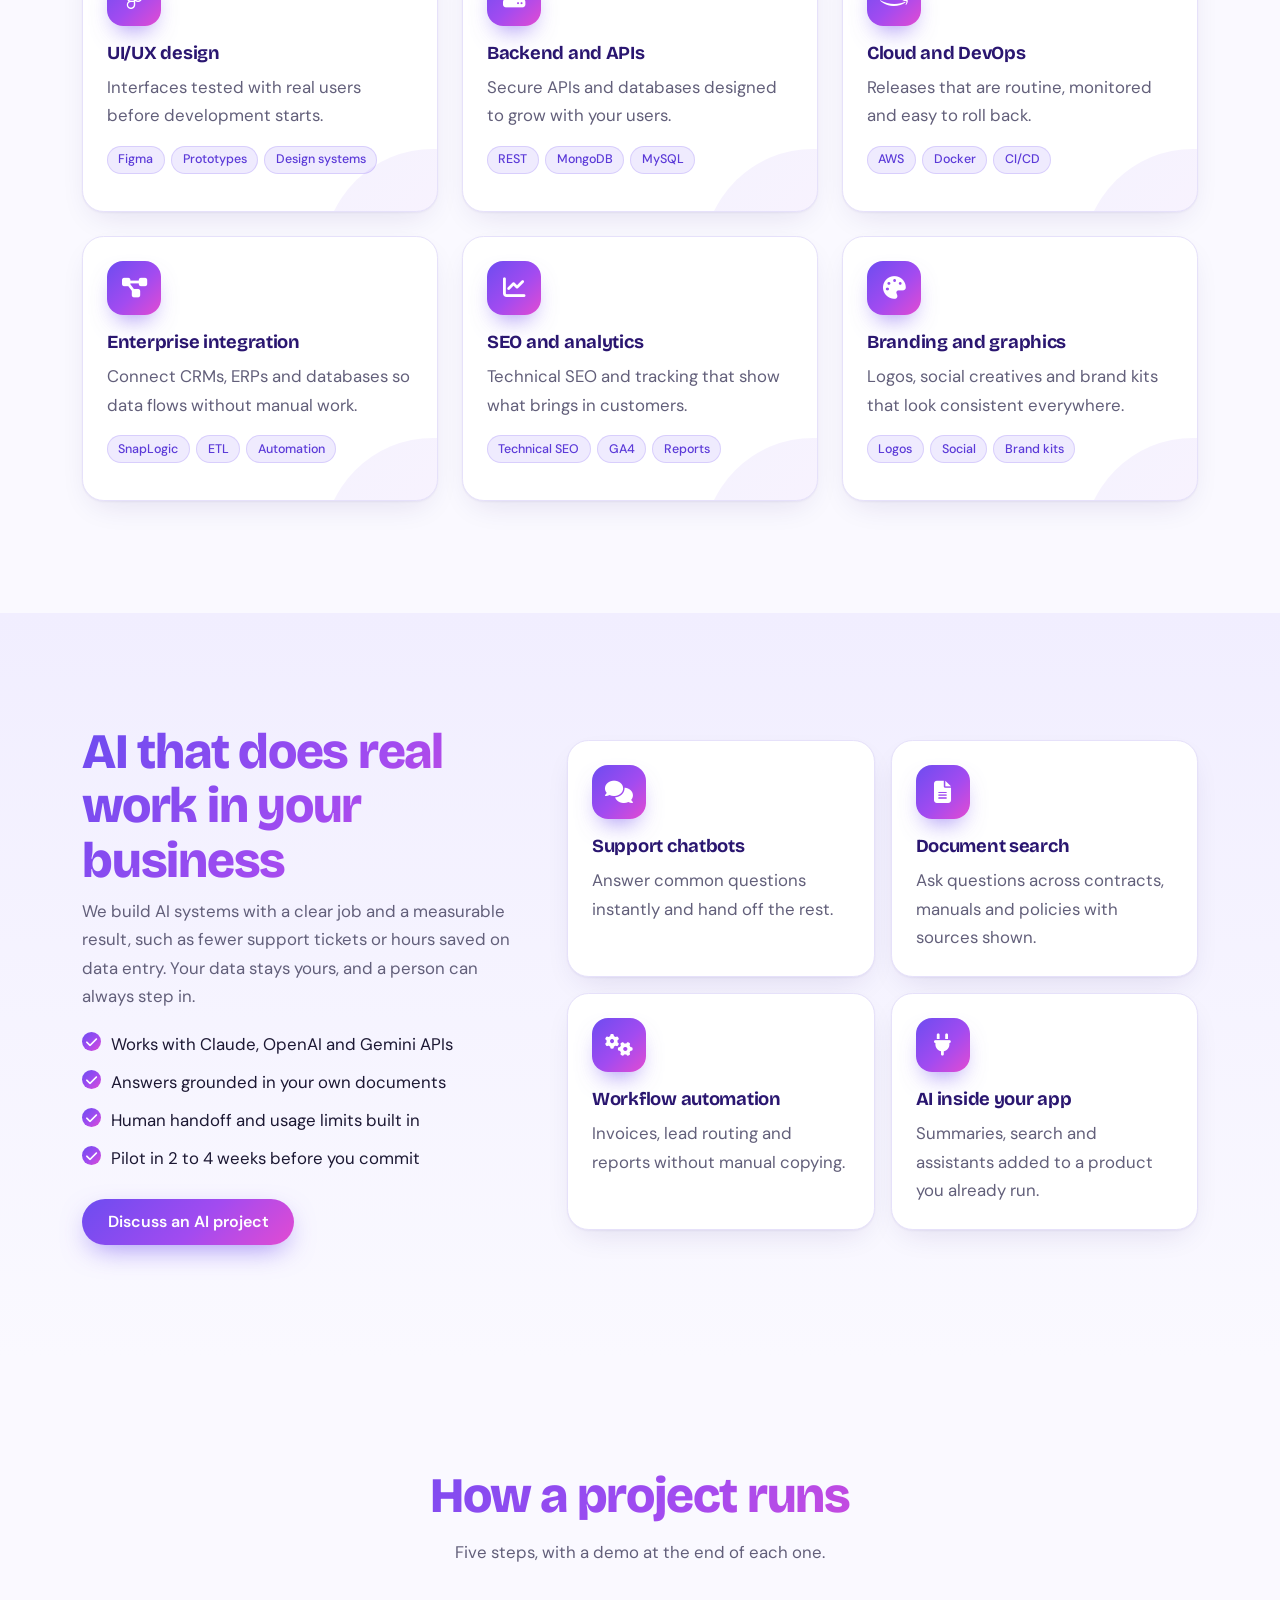
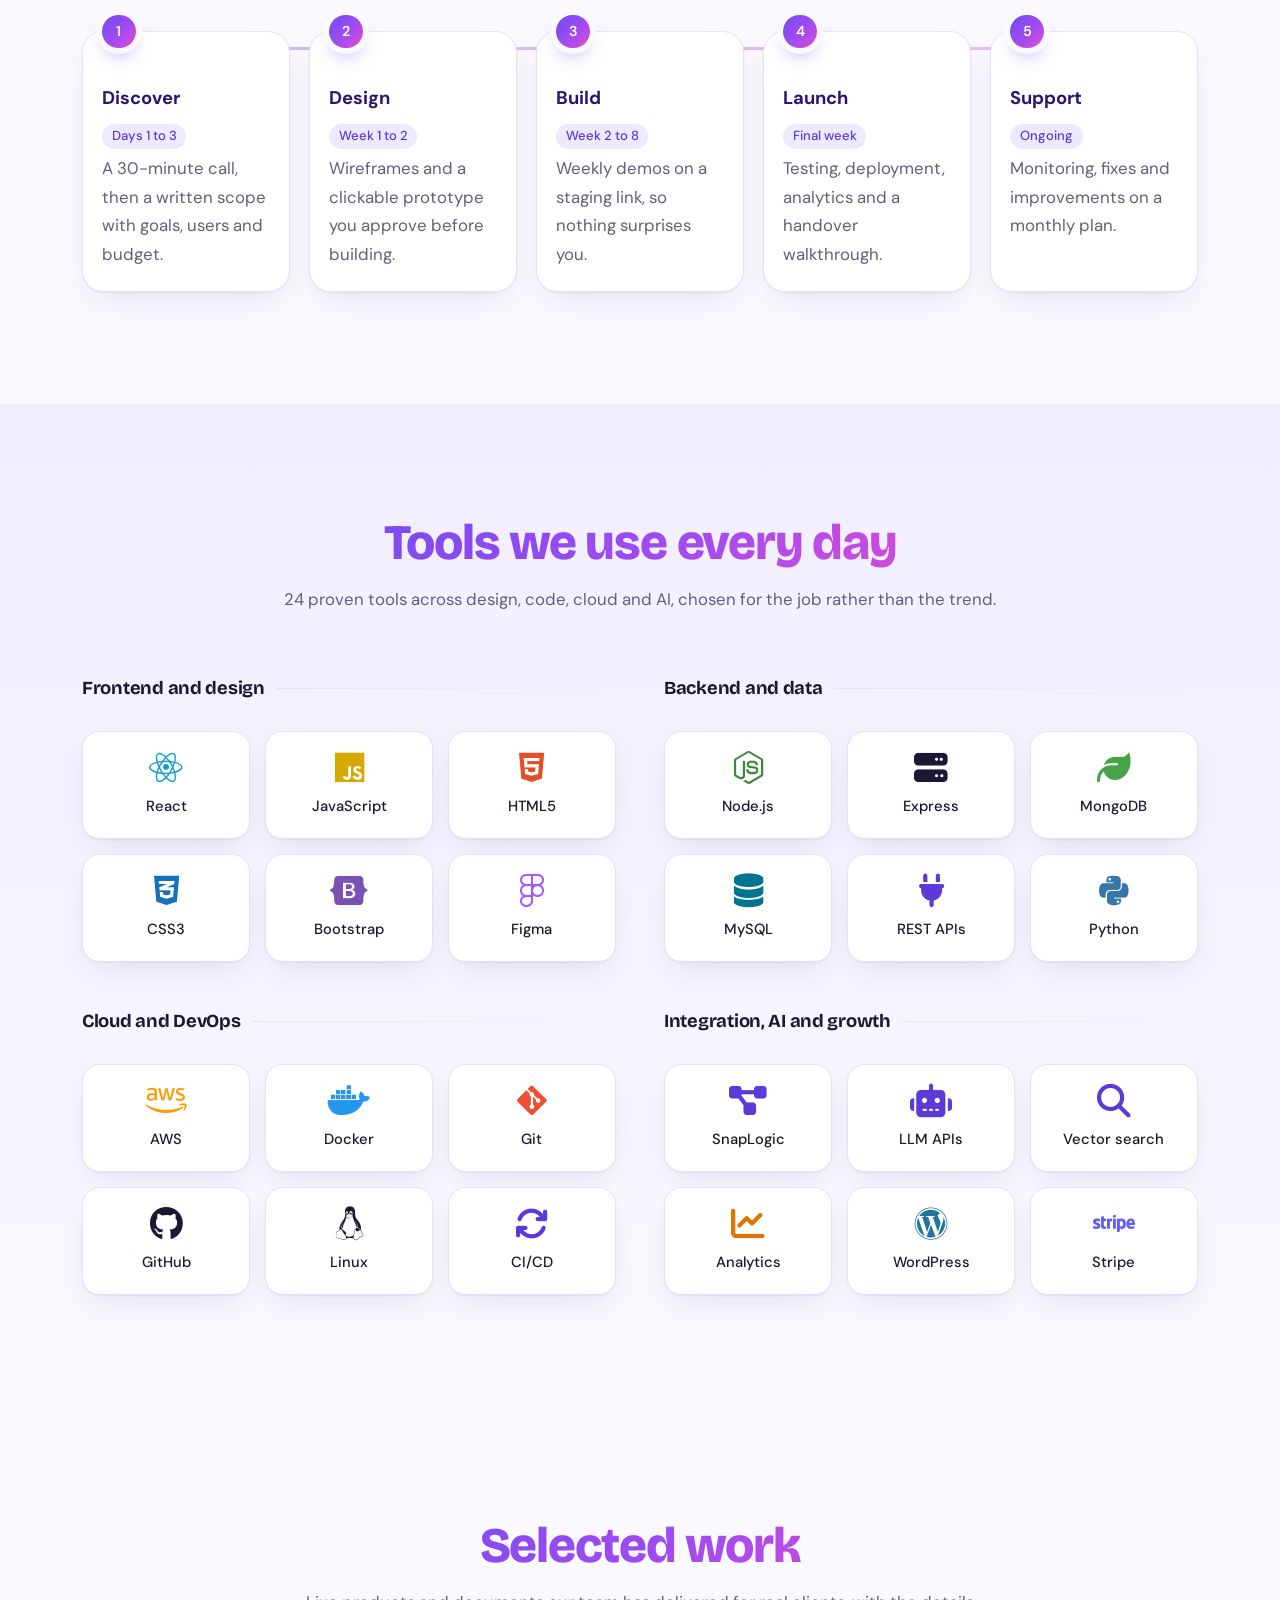
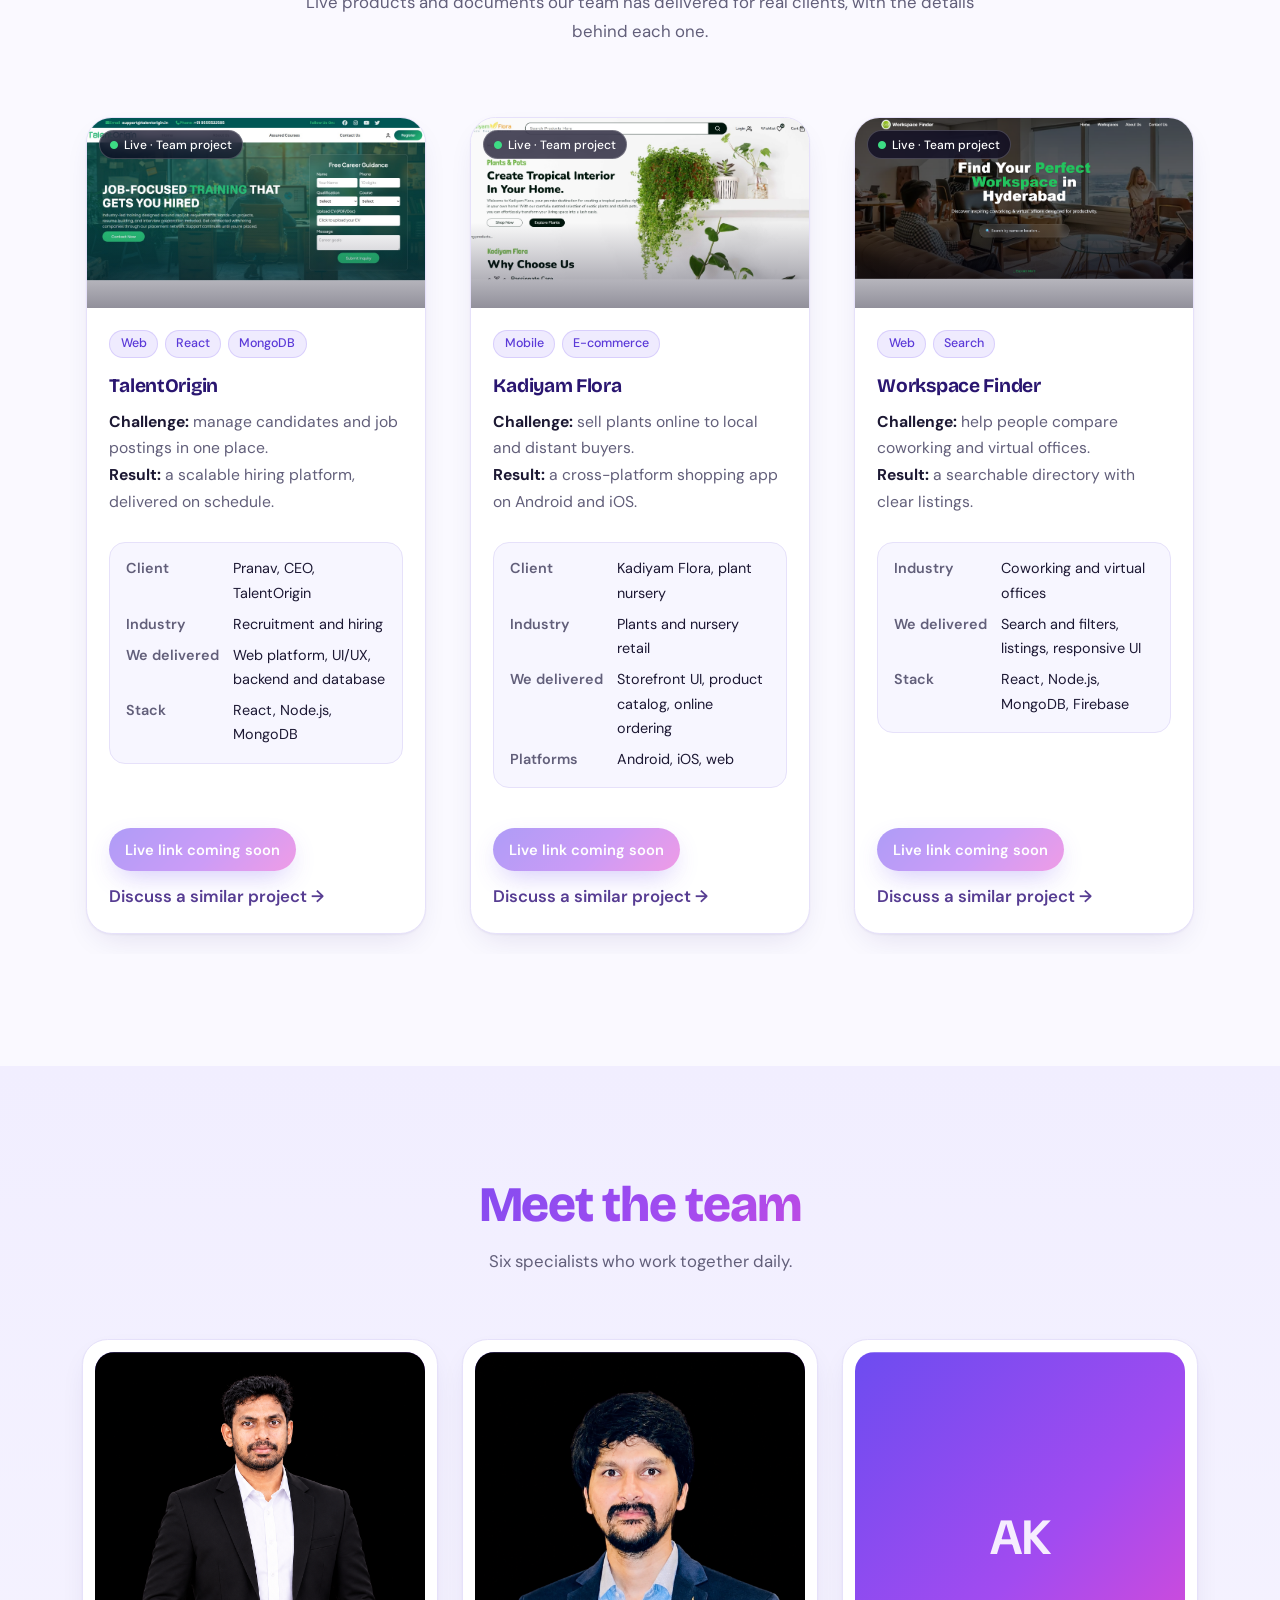
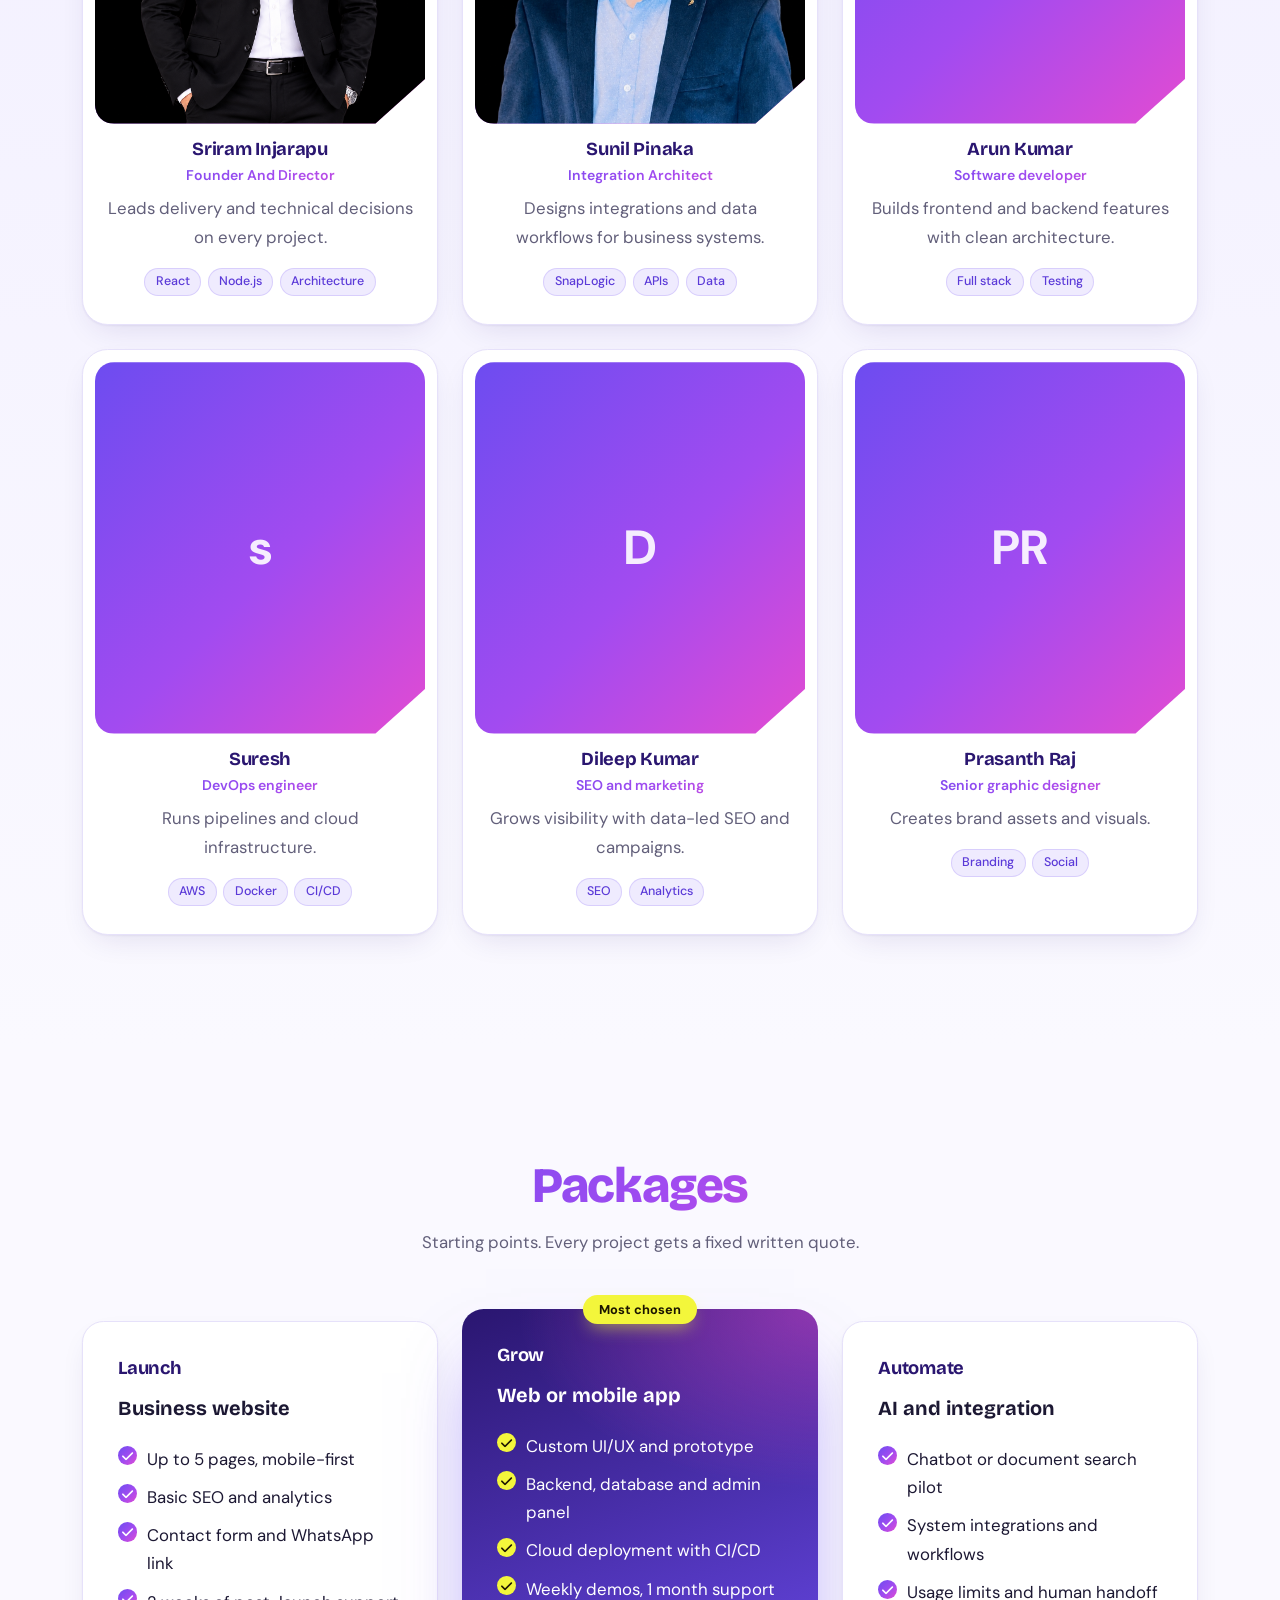
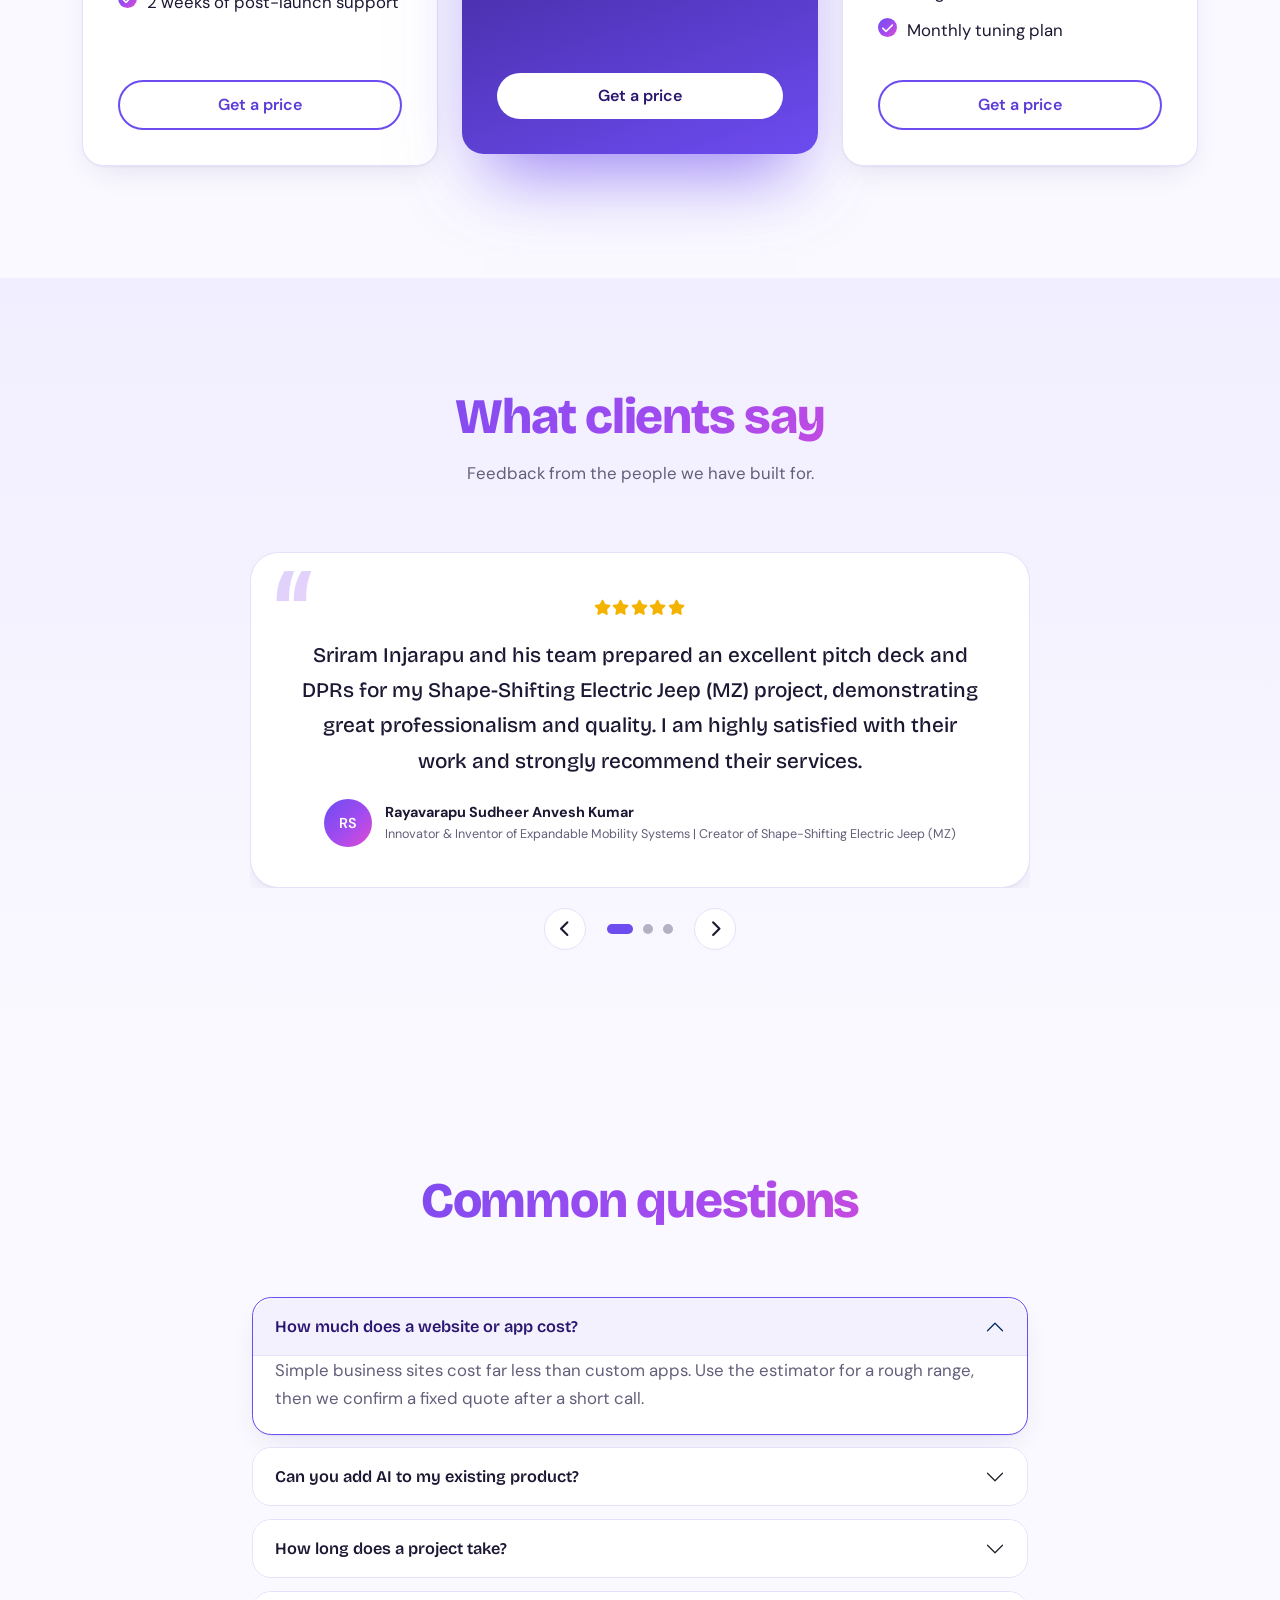
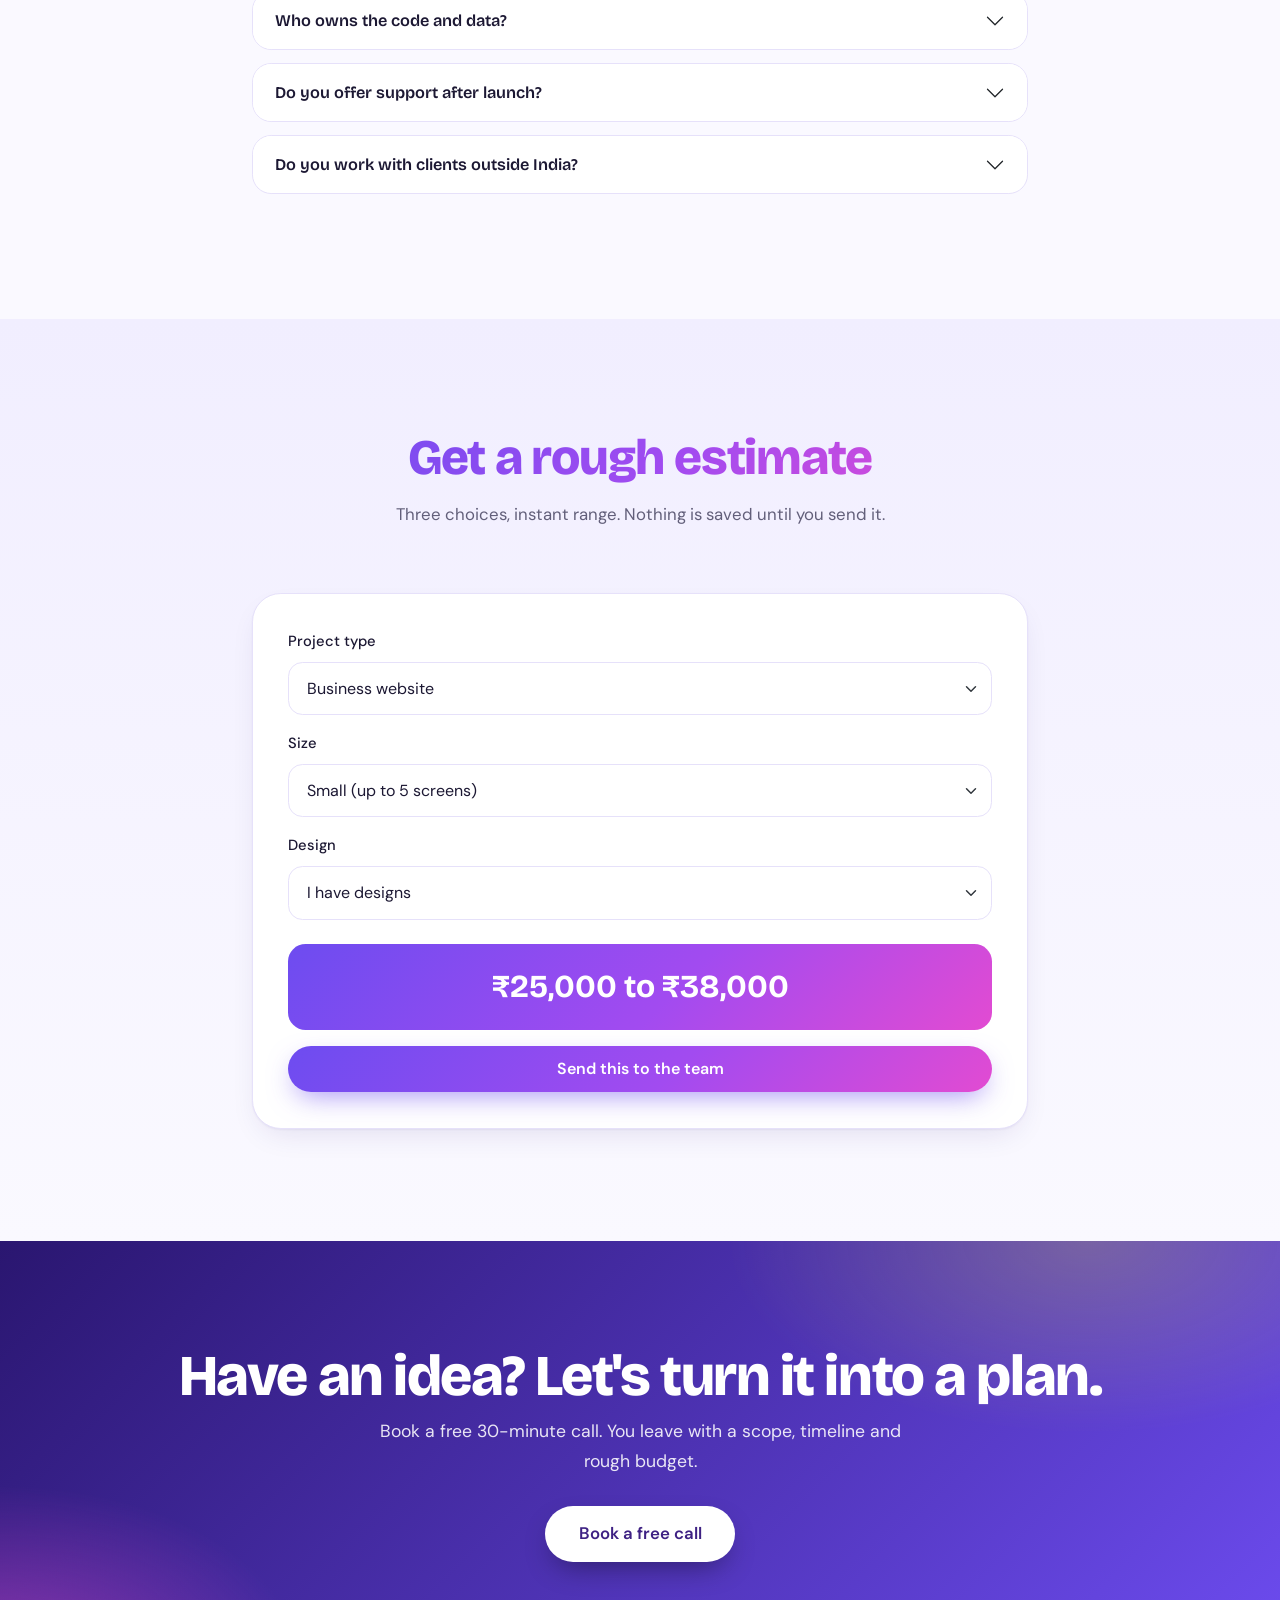
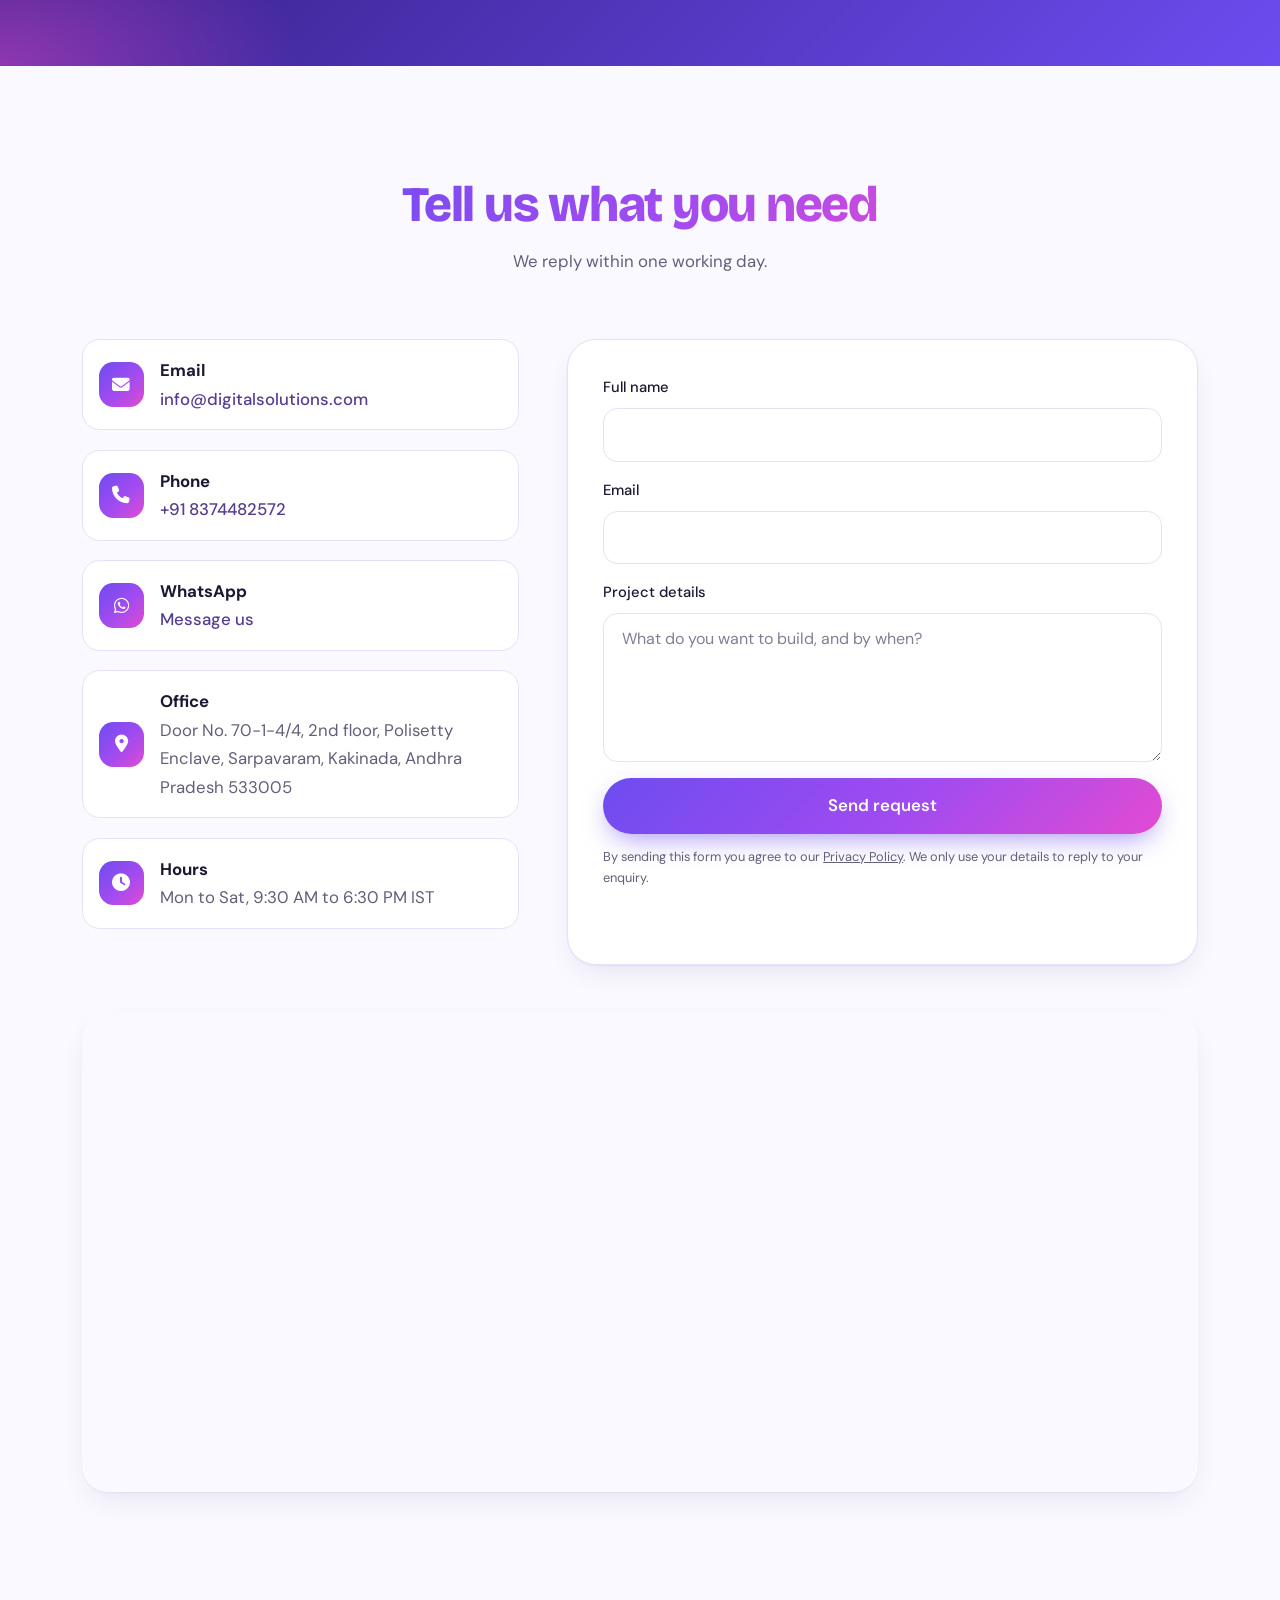
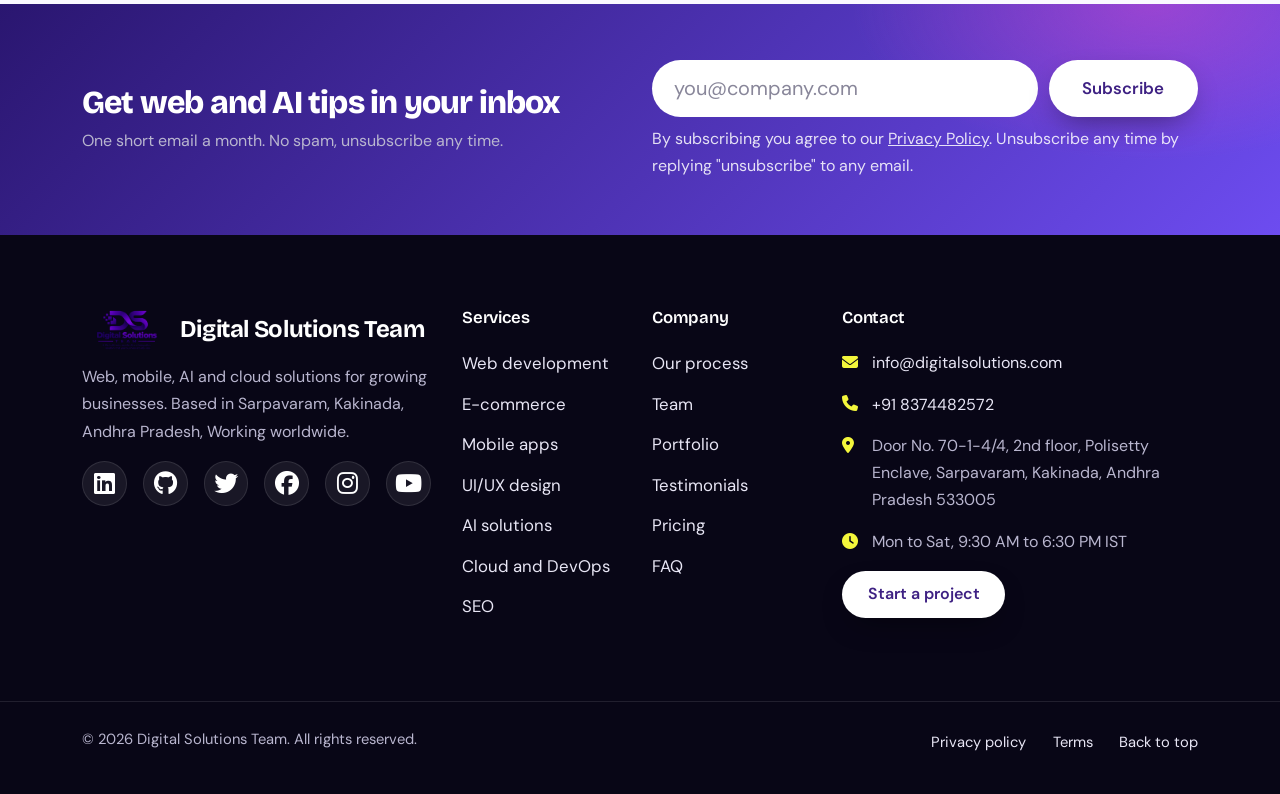
==== commit 0b9cfad0: "Update team profiles, images, and contact form inquiry content" ====
--- a/index.html
+++ b/index.html
@@ -71,6 +71,7 @@
           "@type": "PostalAddress",
           "streetAddress": "Door No. 70-1-4/4, 2nd floor, Polisetty Enclave",
           "addressLocality": "Sarpavaram",
+          "addressCity": "Kakinada",
           "addressRegion": "Andhra Pradesh",
           "postalCode": "533005",
           "addressCountry": "IN"
@@ -251,7 +252,7 @@
           <ul class="hero-trust">
             <li><b>20+</b> projects delivered</li>
             <li><b>10+</b> clients served</li>
-            <li><b>2+</b> years in business</li>
+            <li><b>3+</b> years in business</li>
             <li><b>1 day</b> average reply time</li>
           </ul>
         </div>
@@ -1017,7 +1018,7 @@
                 <div class="avatar">
                   <span aria-hidden="true">PR</span
                   ><img
-                    src="assets/images/team/Prasanth.png"
+                    src="assets/images/team/prasanth.png"
                     alt="Photo of Prasanth Raj"
                     width="400"
                     height="400"
@@ -1471,7 +1472,7 @@
                   <i class="fas fa-location-dot"></i>
                   <div>
                     <b>Office</b>Door No. 70-1-4/4, 2nd floor, Polisetty
-                    Enclave, Sarpavaram, Andhra Pradesh 533005
+                    Enclave, Sarpavaram, Kakinada, Andhra Pradesh 533005
                   </div>
                 </li>
                 <li>
@@ -1619,8 +1620,8 @@
               <h3 class="footer-brand">Digital Solutions Team</h3>
             </div>
             <p>
-              Web, mobile, AI and cloud solutions for growing businesses. Based
-              in Sarpavaram, Andhra Pradesh, working worldwide.
+              Web, mobile, AI and cloud solutions for growing businesses. Based in Sarpavaram, Kakinada, Andhra Pradesh, 
+              Working worldwide.
             </p>
             <div class="d-flex gap-3 fs-4 mt-3">
               <a class="footer-social" href="#" aria-label="LinkedIn"
@@ -1689,7 +1690,7 @@
               </p>
               <p>
                 <i class="fas fa-location-dot"></i> Door No. 70-1-4/4, 2nd
-                floor, Polisetty Enclave, Sarpavaram, Andhra Pradesh 533005
+                floor, Polisetty Enclave, Sarpavaram, Kakinada, Andhra Pradesh 533005
               </p>
               <p>
                 <i class="fas fa-clock"></i> Mon to Sat, 9:30 AM to 6:30 PM IST
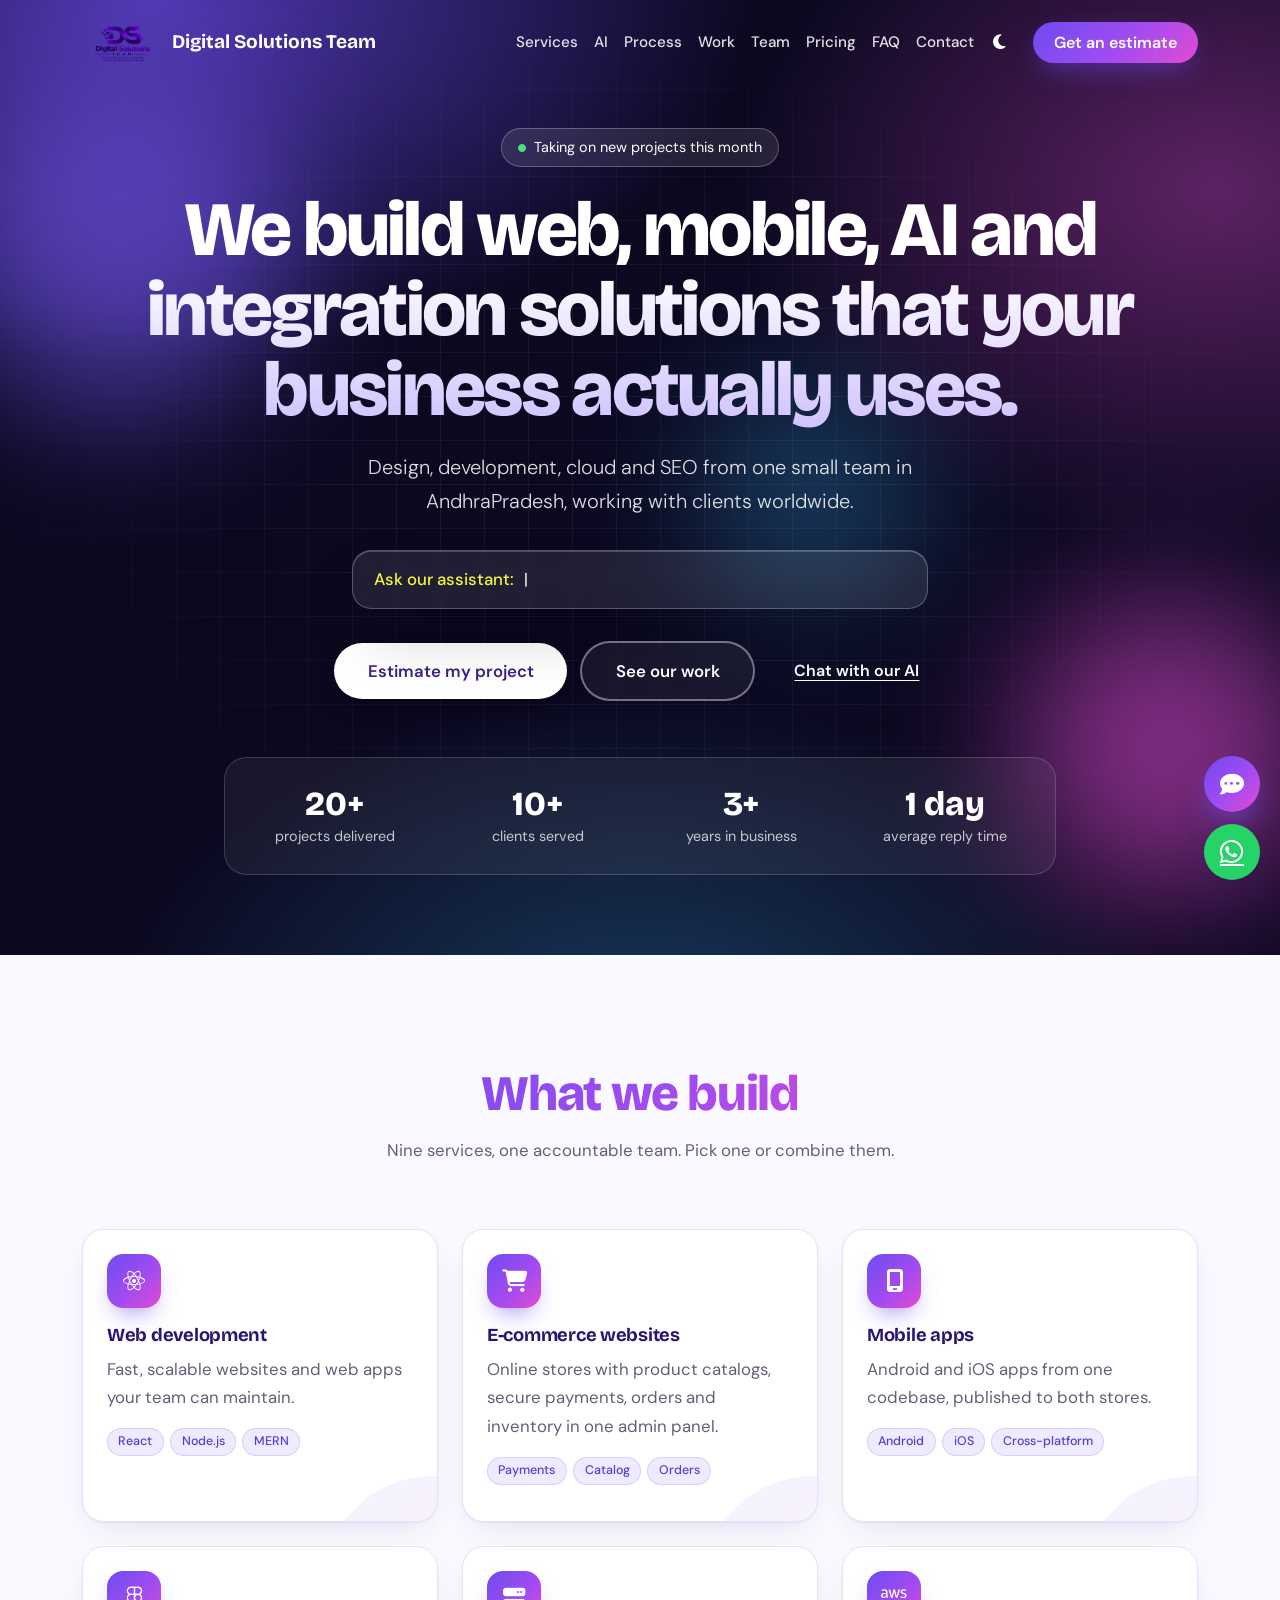
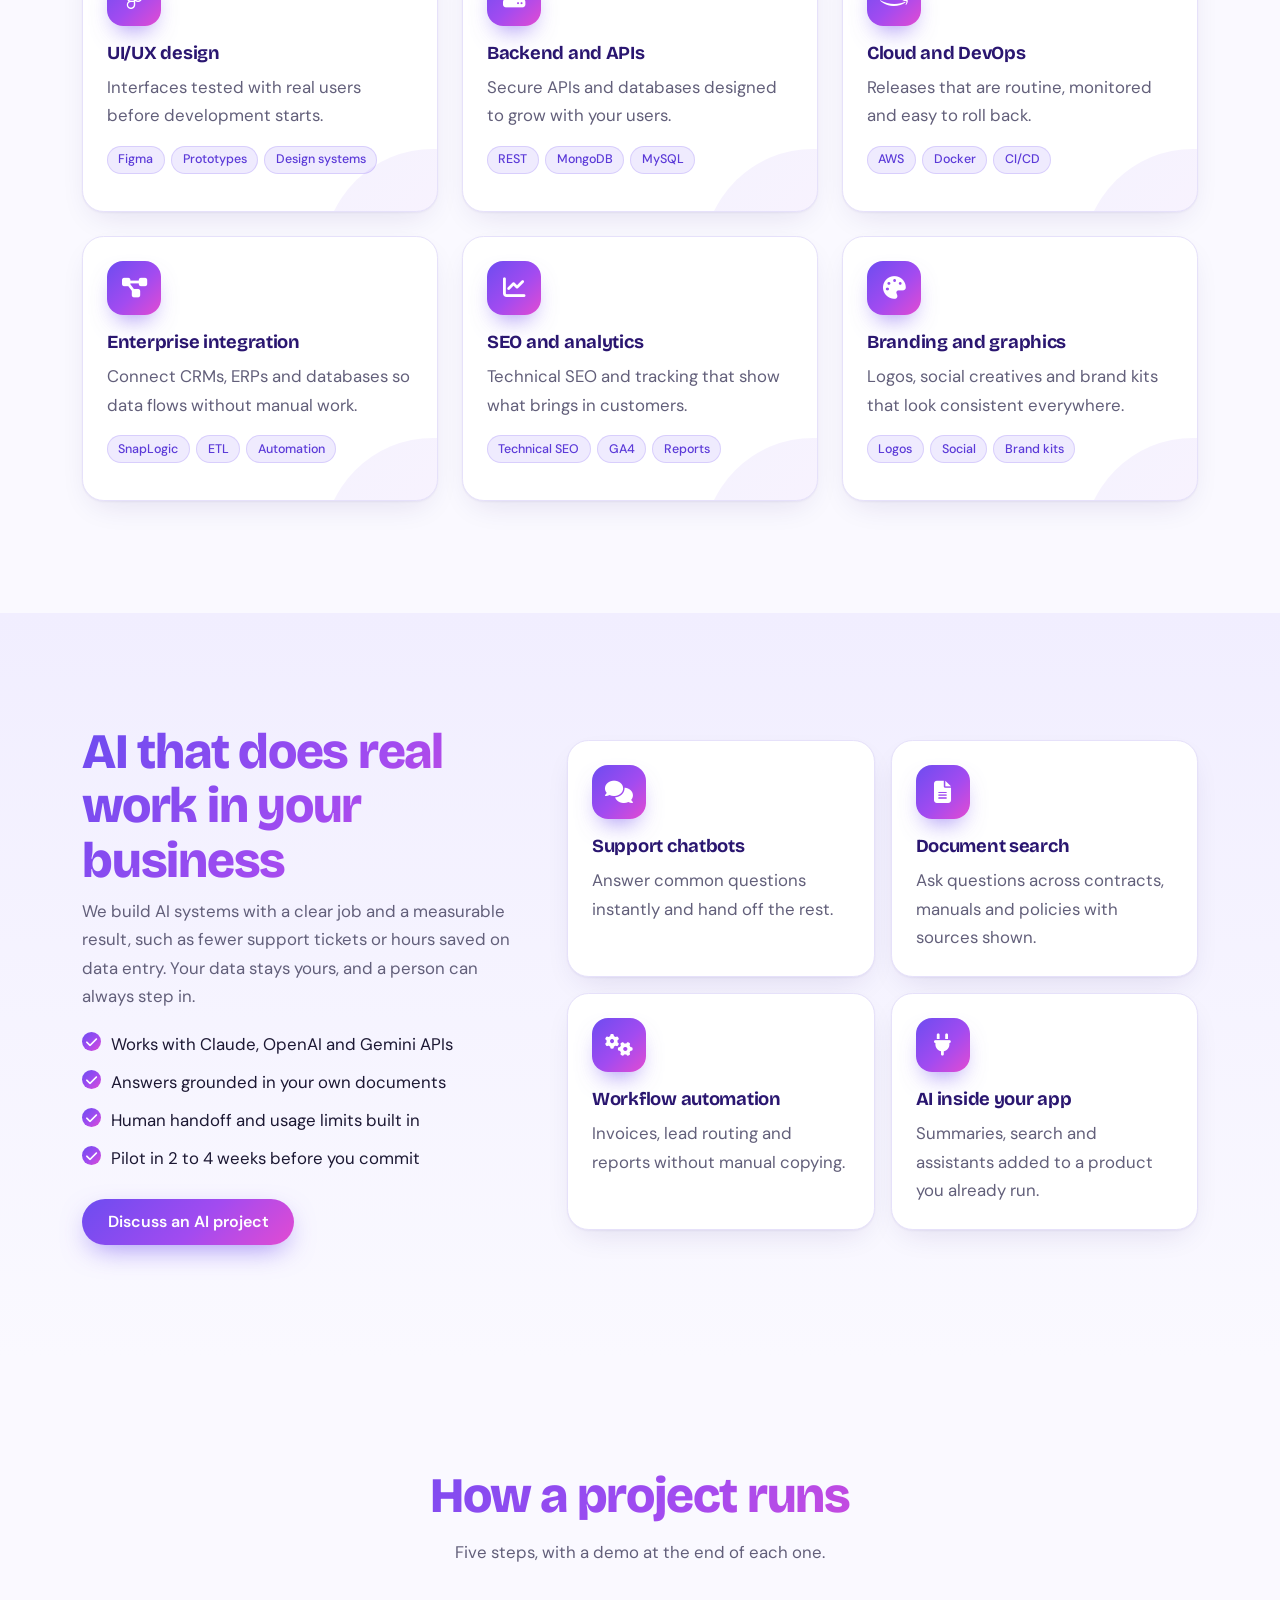
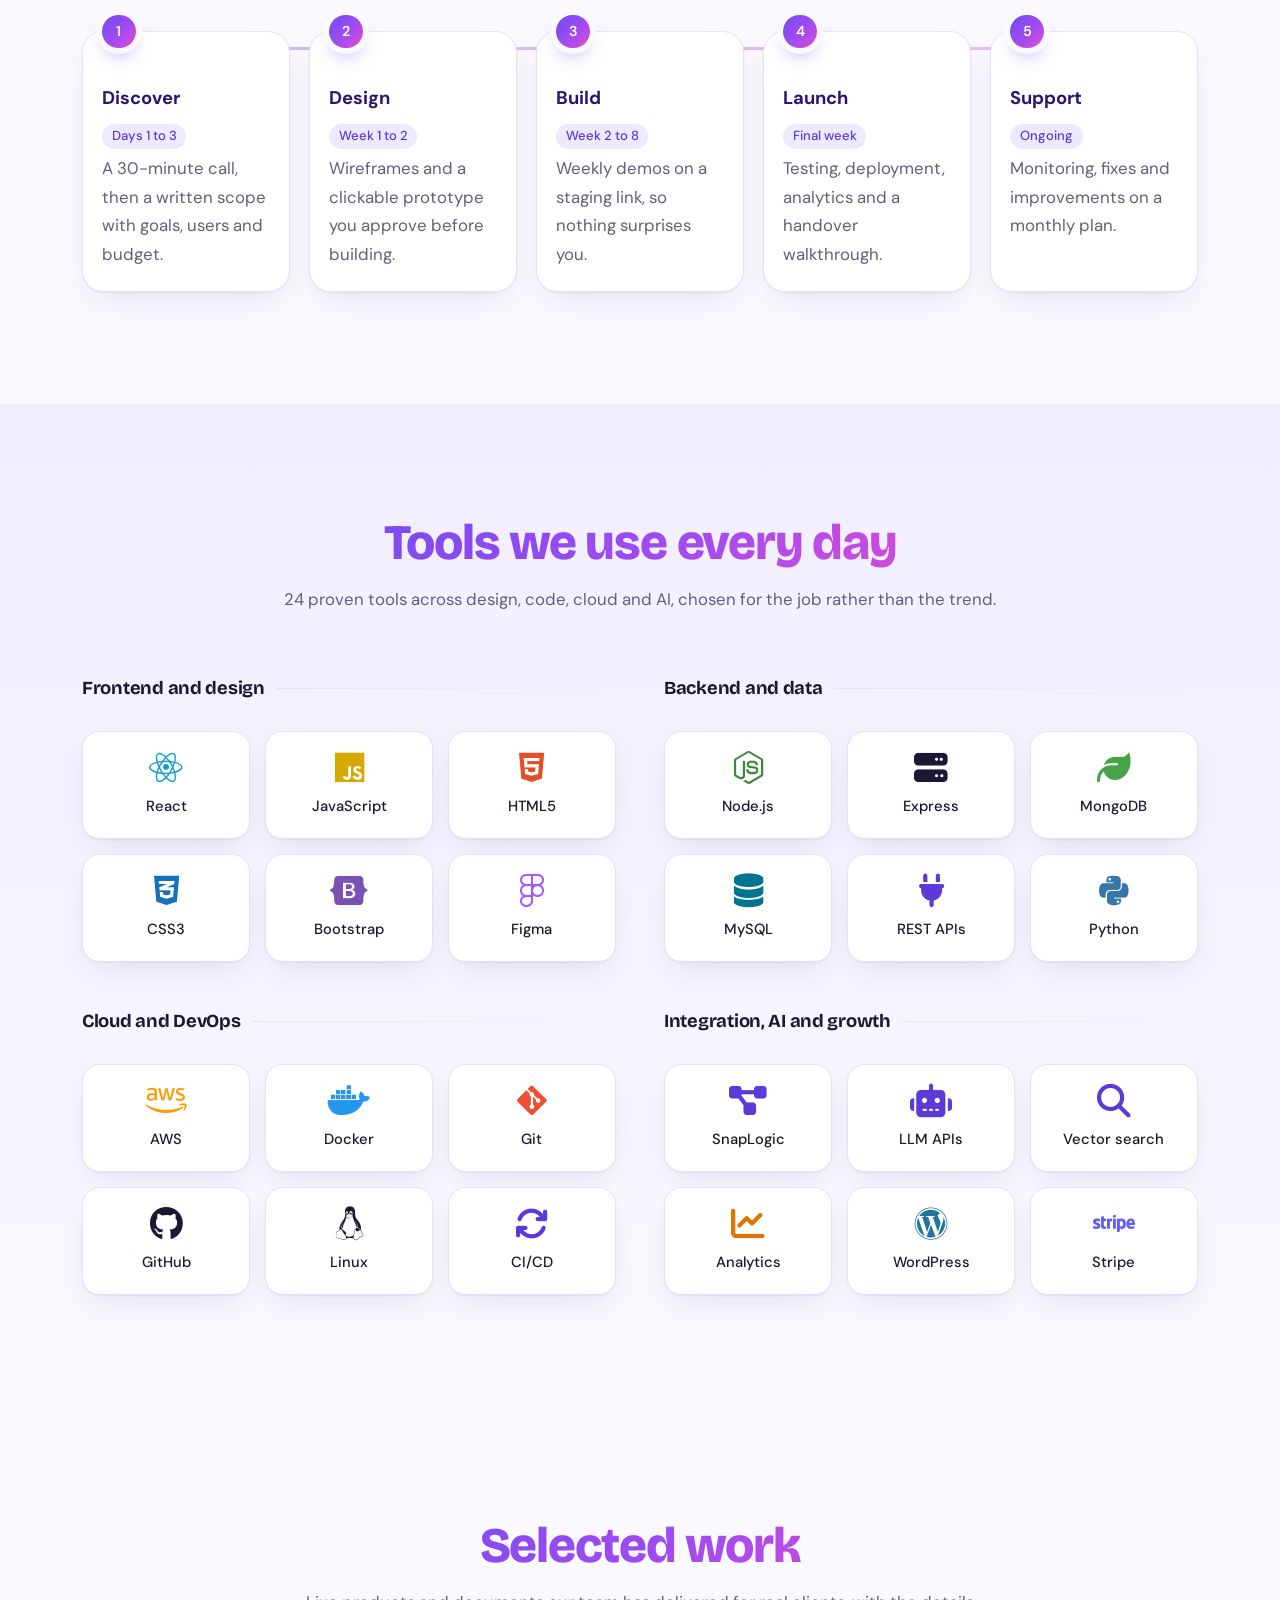
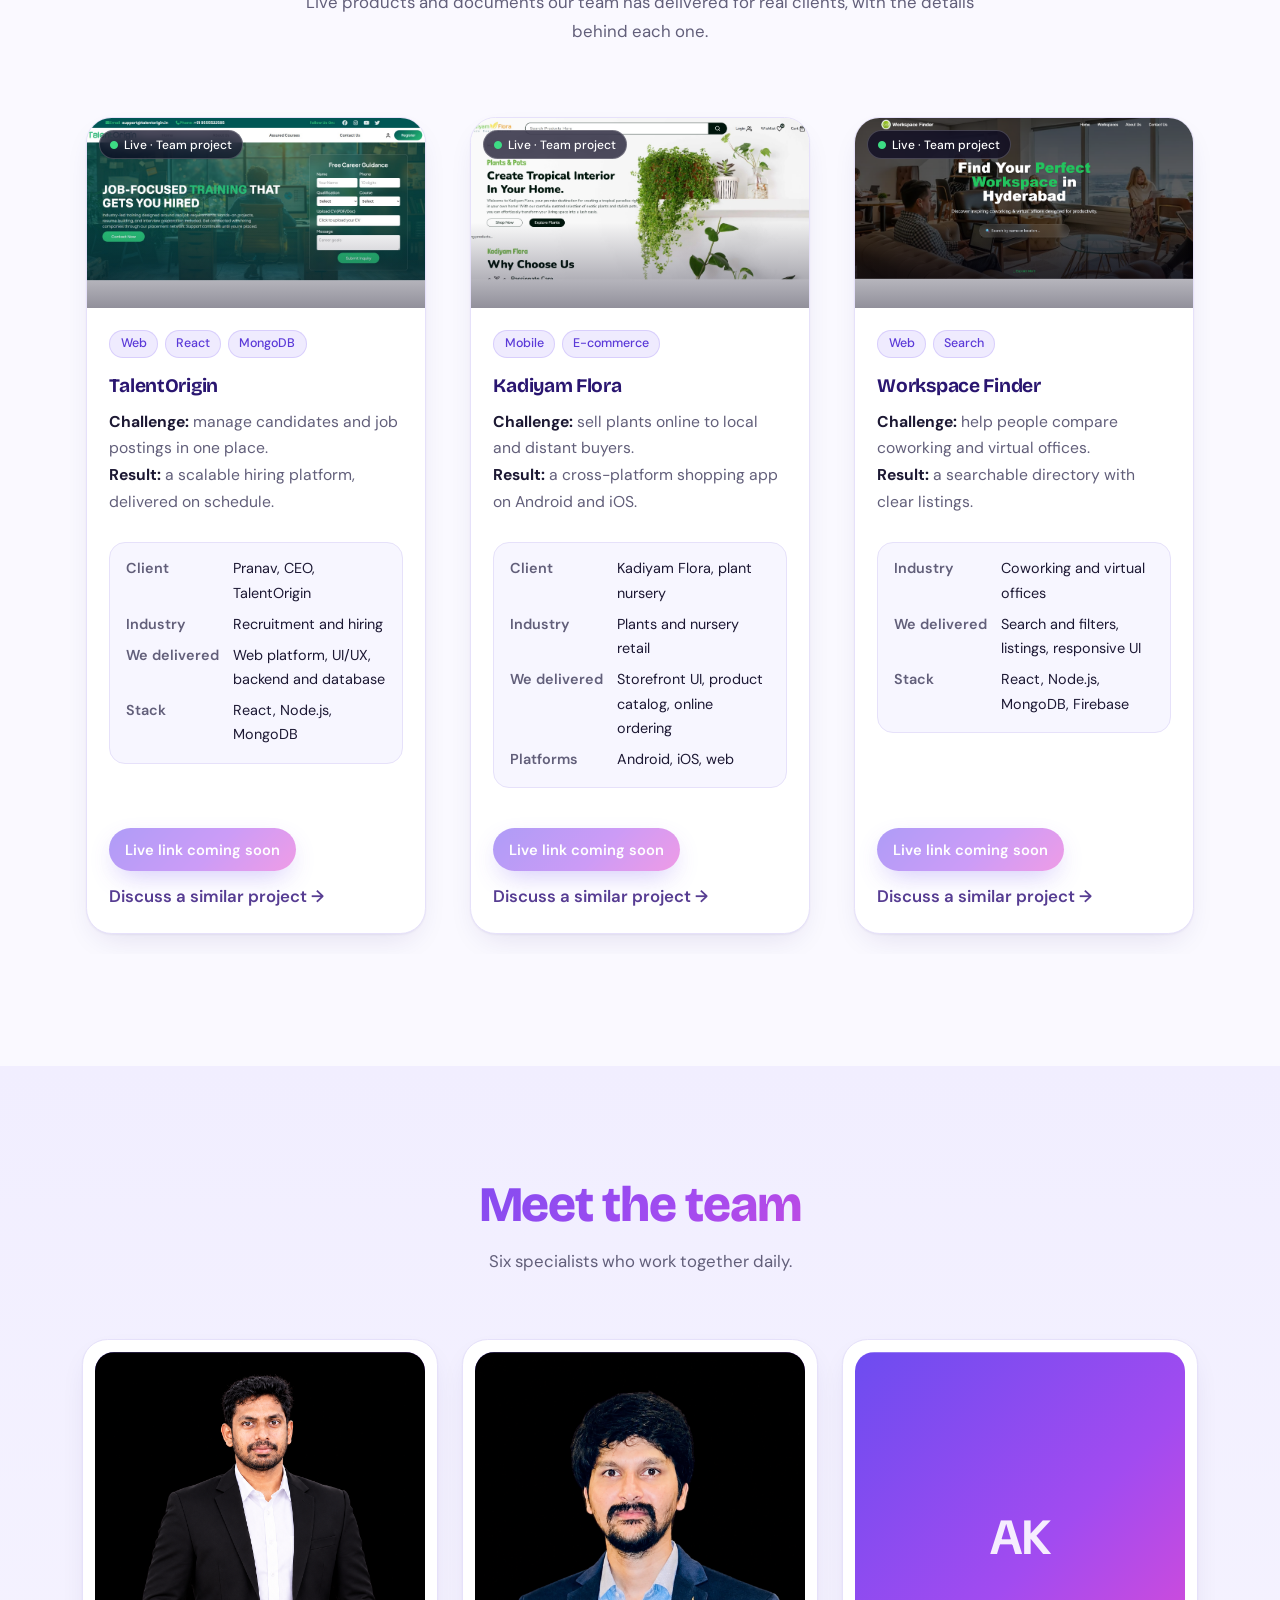
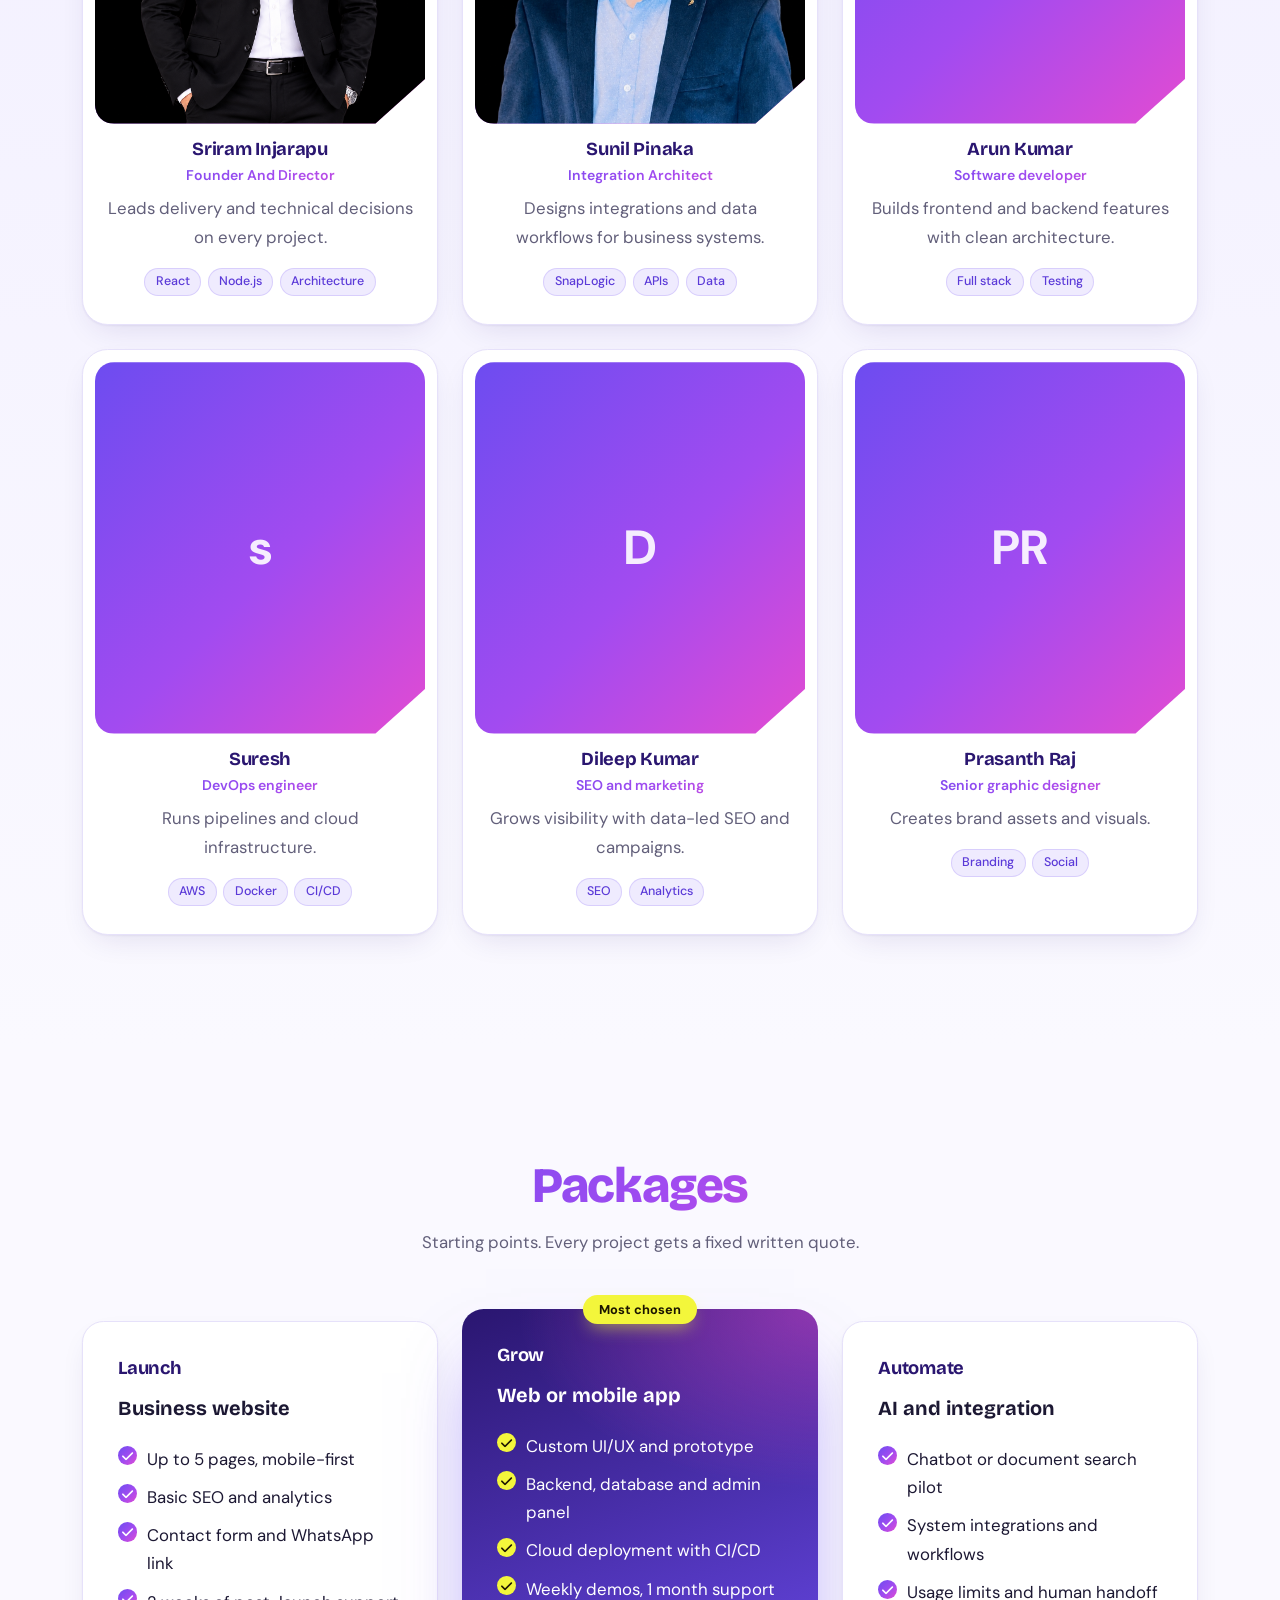
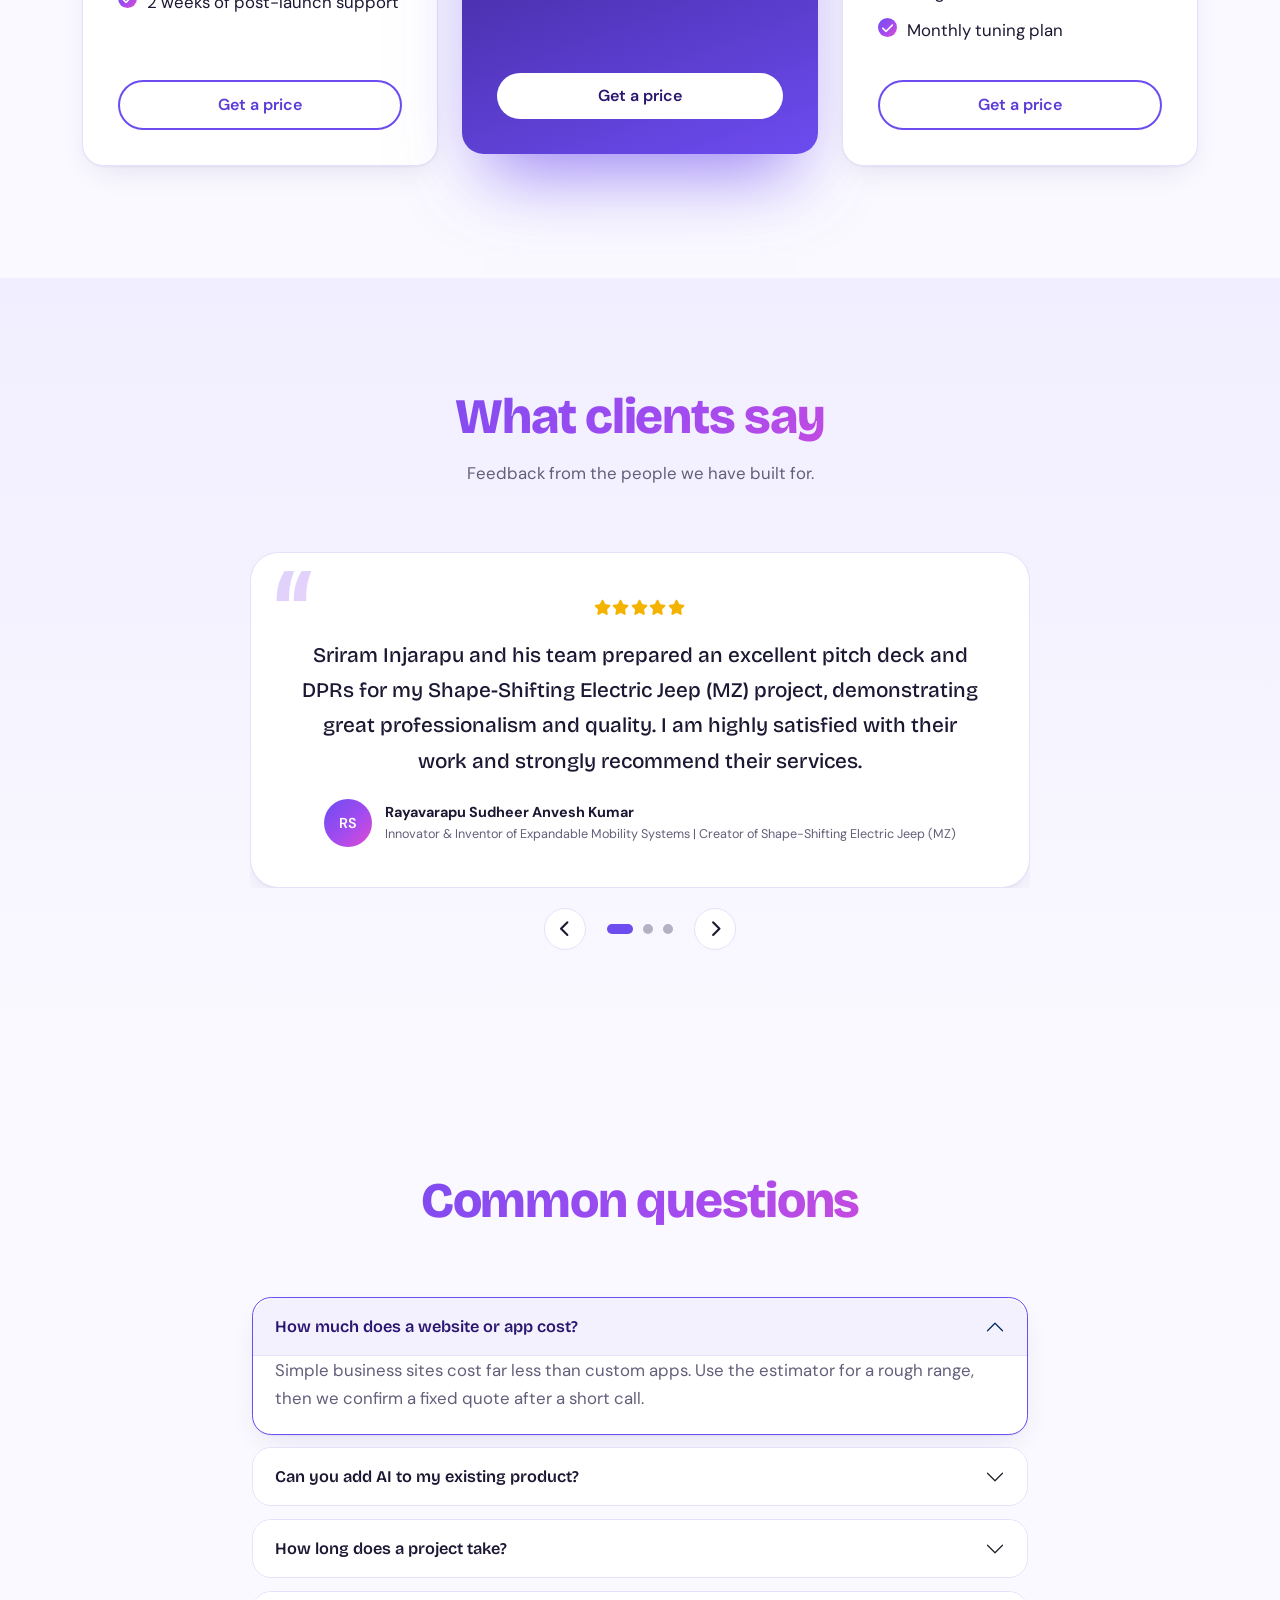
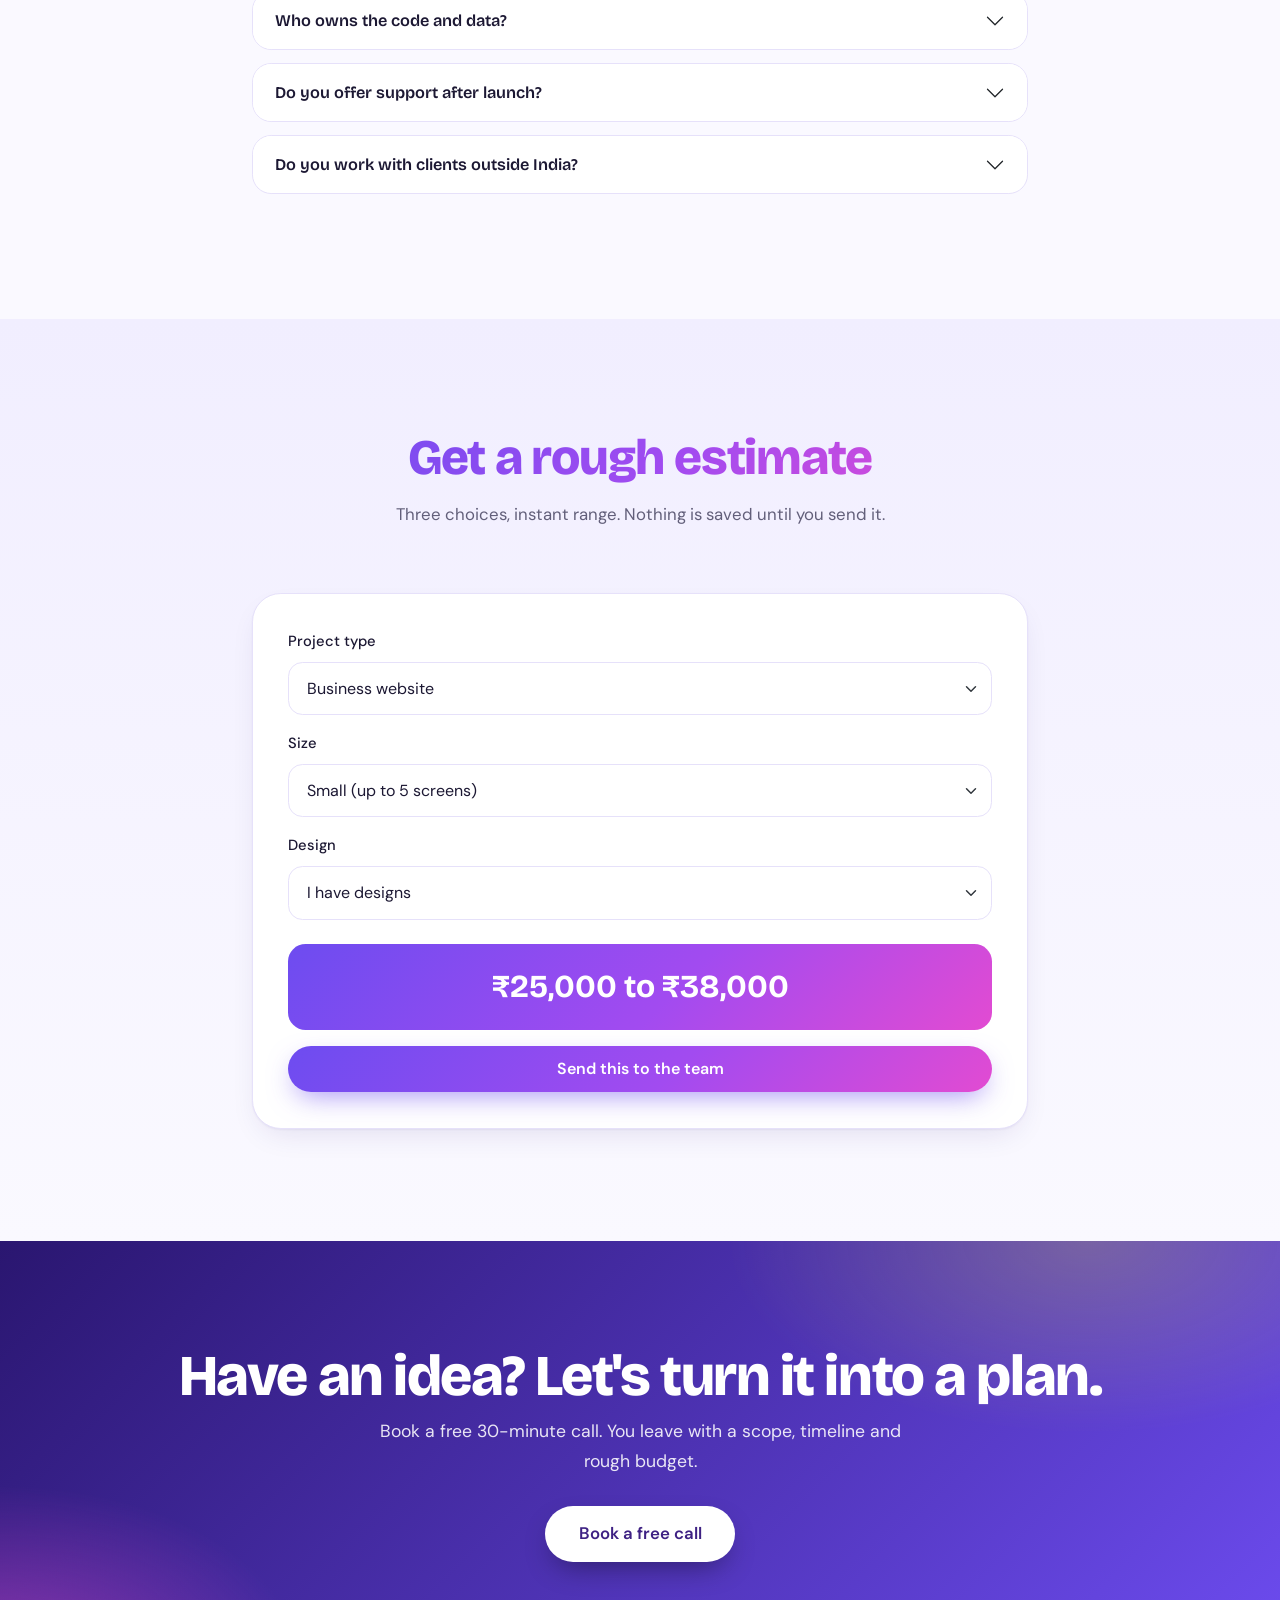
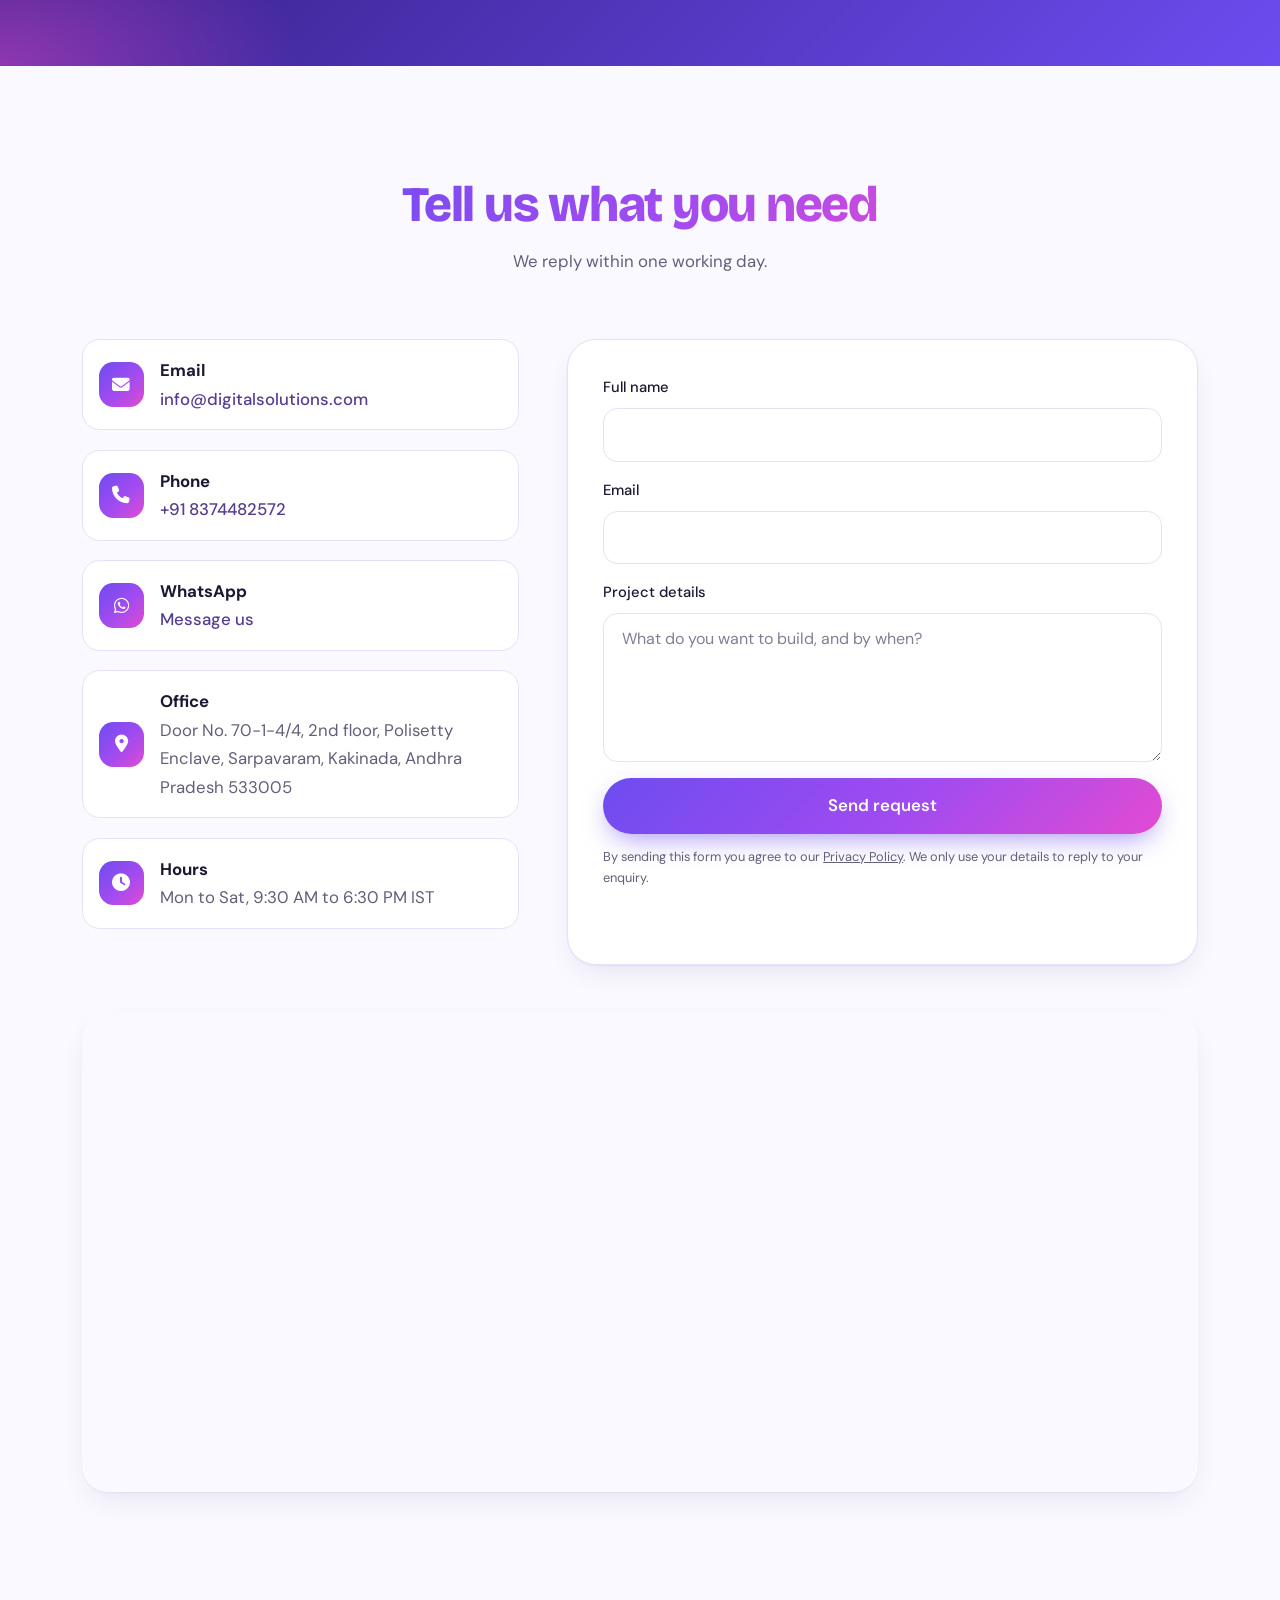
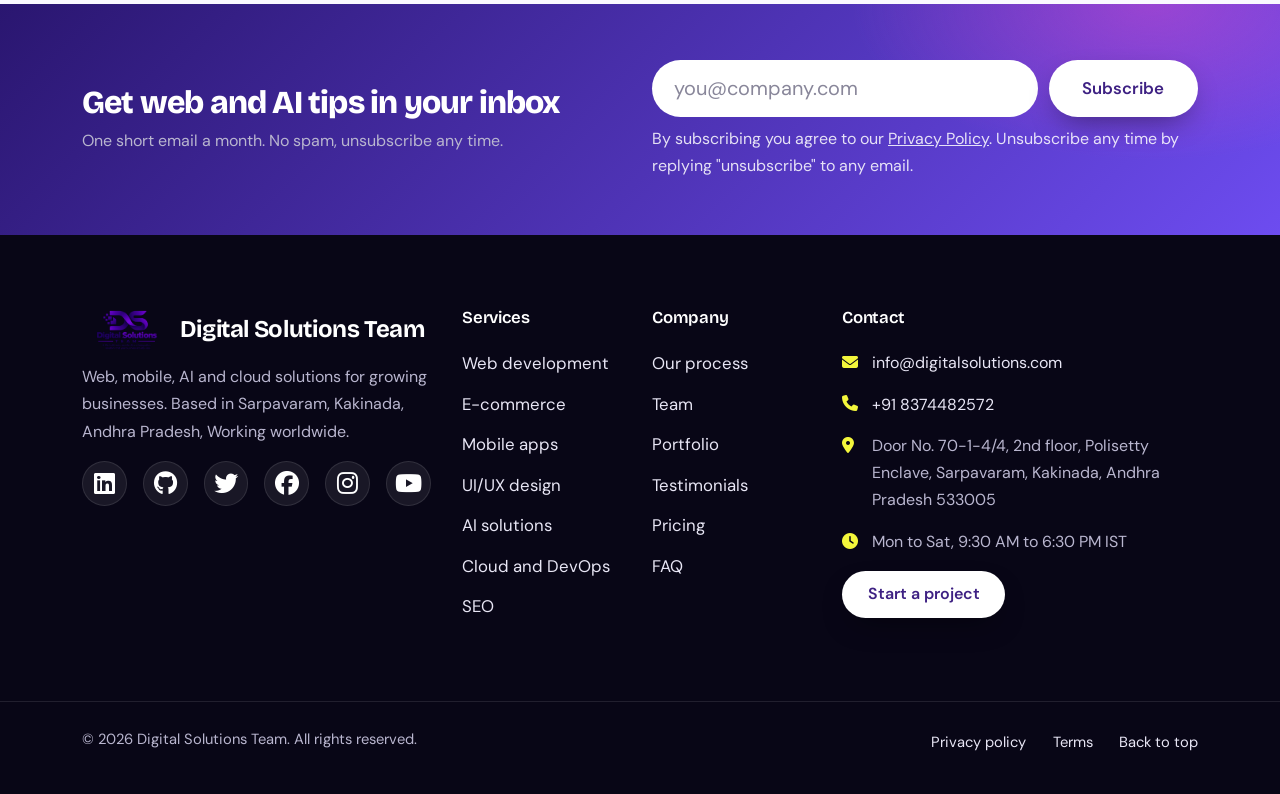
==== commit 3e63929e: "Update team profiles" ====
--- a/index.html
+++ b/index.html
@@ -1019,7 +1019,7 @@
                   <span aria-hidden="true">PR</span
                   ><img
                     src="assets/images/team/prasanth.png"
-                    alt="Photo of Prasanth Raj"
+                    alt="Photo of Prasanth"
                     width="400"
                     height="400"
                     loading="lazy"
